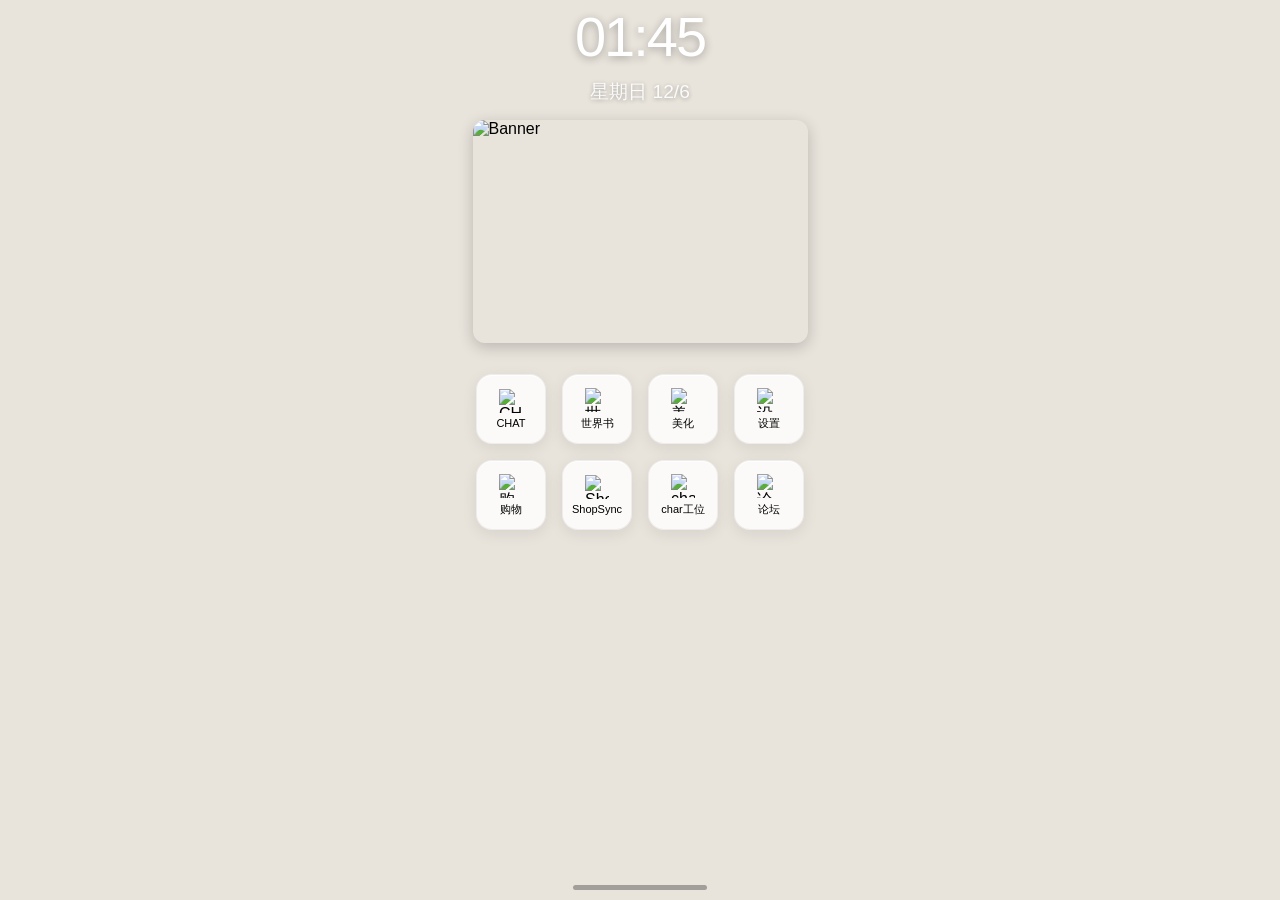
==== index.html @ 240b468e "Add files via upload" ====
<!DOCTYPE html>
<html lang="zh-CN">
<head>
    <meta charset="UTF-8">
    <script>window.__APP_VERSION__ = 'v0.1.18';</script>
    <meta name="viewport" content="width=device-width, initial-scale=1.0, maximum-scale=1.0, user-scalable=no, viewport-fit=cover, interactive-widget=resizes-content">
    <meta name="apple-mobile-web-app-capable" content="yes">
    <meta name="apple-mobile-web-app-status-bar-style" content="black-translucent">
    <meta name="apple-mobile-web-app-title" content="小手机聊天">
    <meta name="mobile-web-app-capable" content="yes">
    <meta name="format-detection" content="telephone=no">
    <meta name="msapplication-tap-highlight" content="no">
    <link rel="manifest" href="./manifest.webmanifest">
    <meta name="theme-color" content="#FAF6EB">
    <link rel="stylesheet" href="./viewport.css?v=0.1.18">
    <script src="./device-runtime.js?v=0.1.18"></script>
    <link rel="stylesheet" href="./chat-base.css?v=0.1.18">
    <link rel="stylesheet" href="./chat-components.css?v=0.1.18">
    <link rel="stylesheet" href="./chat-search.css?v=0.1.18">
    <link rel="stylesheet" href="./chat-theme.css?v=0.1.18">
    <title>小手机聊天</title>
    <style>
        * {
            margin: 0;
            padding: 0;
            box-sizing: border-box;
            -webkit-tap-highlight-color: transparent;
            -webkit-touch-callout: none;
            -webkit-user-select: none;
            user-select: none;
        }

        html, body {
            touch-action: manipulation;
        }

        body {
            font-family: -apple-system, BlinkMacSystemFont, 'Segoe UI', Roboto, 'Helvetica Neue', Arial, sans-serif;
            -webkit-font-smoothing: antialiased;
            -moz-osx-font-smoothing: grayscale;
        }

        .iphone-container {
            background: url('https://img.heliar.top/file/1779038914728_IMG_20260518_012229_edit_3883979776694321.png') center/cover no-repeat;
        }

        .time-section {
            padding-top: var(--home-time-pad-top);
            display: flex;
            flex-direction: column;
            justify-content: flex-start;
            align-items: center;
        }

        .time {
            font-size: var(--home-time-size);
            font-weight: 200;
            color: white;
            letter-spacing: -2px;
            margin-bottom: 10px;
            text-shadow: 0 2px 8px rgba(0, 0, 0, 0.3);
        }

        .date {
            font-size: 1.2rem;
            color: rgba(255, 255, 255, 0.9);
            font-weight: 400;
            text-shadow: 0 1px 4px rgba(0, 0, 0, 0.3);
        }

        .banner-section {
            padding: 15px;
            display: flex;
            justify-content: center;
            align-items: center;
        }

        .banner-container {
            width: 100%;
            max-width: var(--home-banner-max-w);
            aspect-ratio: 3 / 2;
            border-radius: 12px;
            overflow: hidden;
            cursor: pointer;
            position: relative;
            box-shadow: 0 4px 15px rgba(0, 0, 0, 0.2);
            transition: transform 0.15s, box-shadow 0.15s;
        }

        .banner-container:active {
            transform: scale(0.97);
            box-shadow: 0 2px 8px rgba(0, 0, 0, 0.15);
        }

        .banner-container img {
            width: 100%;
            height: 100%;
            object-fit: cover;
        }

        .icons-section {
            padding: 20px 20px 24px;
            display: flex;
            flex-direction: column;
            justify-content: flex-start;
            align-items: center;
            gap: 1.5rem;
        }
        

        .icons-grid {
            display: grid;
            grid-template-columns: repeat(4, 1fr);
            gap: var(--home-grid-gap);
            justify-items: center;
        }

        .app-icon {
            width: var(--home-icon-size);
            height: var(--home-icon-size);
            background: rgba(255, 255, 255, 0.8);
            backdrop-filter: blur(10px);
            border-radius: 16px;
            display: flex;
            flex-direction: column;
            justify-content: center;
            align-items: center;
            cursor: pointer;
            transition: all 0.2s ease;
            box-shadow: 
                0 4px 15px rgba(0, 0, 0, 0.08),
                inset 0 1px 0 rgba(255, 255, 255, 0.8);
            border: 1px solid rgba(0, 0, 0, 0.05);
        }

        .app-icon:hover {
            transform: scale(1.05);
            box-shadow: 
                0 8px 25px rgba(0, 0, 0, 0.12),
                inset 0 1px 0 rgba(255, 255, 255, 0.9);
        }

        .app-icon:active {
            transform: scale(0.95);
        }

        .app-icon img {
            width: 24px;
            height: 24px;
            margin-bottom: 4px;
            object-fit: contain;
        }

        .app-name {
            font-size: 11px;
            color: black;
            text-align: center;
            max-width: 60px;
            overflow: hidden;
            text-overflow: ellipsis;
            white-space: nowrap;
        }

        .home-indicator {
            position: absolute;
            bottom: calc(10px + var(--safe-bottom, 0px));
            left: 50%;
            transform: translateX(-50%);
            width: 134px;
            height: 5px;
            background: rgba(0, 0, 0, 0.3);
            border-radius: 2.5px;
            pointer-events: none;
        }

        .modal {
            display: none;
            position: fixed;
            top: 0;
            left: 0;
            width: 100%;
            height: 100%;
            background: rgba(0, 0, 0, 0.5);
            justify-content: center;
            align-items: center;
            z-index: 1000;
        }

        .modal.active {
            display: flex;
        }

        .modal-content {
            background: white;
            padding: 30px;
            border-radius: 16px;
            width: 90%;
            max-width: 320px;
            text-align: center;
        }

        .modal-title {
            font-size: 18px;
            font-weight: 600;
            margin-bottom: 20px;
            color: #1d1d1f;
        }

        .modal-btn {
            display: block;
            width: 100%;
            padding: 14px;
            margin: 10px 0;
            border: none;
            border-radius: 10px;
            font-size: 16px;
            cursor: pointer;
            transition: all 0.2s;
        }

        .modal-btn-primary {
            background: #007aff;
            color: white;
        }

        .modal-btn-secondary {
            background: #f2f2f7;
            color: #007aff;
        }

        .modal-btn:hover {
            opacity: 0.9;
            transform: scale(1.02);
        }

        .modal-btn:active {
            transform: scale(0.98);
        }

        .modal-close {
            margin-top: 15px;
            color: #8e8e93;
            font-size: 14px;
        }

        .url-input-container {
            display: none;
            margin-top: 15px;
        }

        .url-input-container.active {
            display: block;
        }

        .url-input {
            width: 100%;
            padding: 12px;
            border: 1px solid #d1d1d6;
            border-radius: 8px;
            font-size: 14px;
            margin-bottom: 10px;
        }

        .url-submit {
            background: #007aff;
            color: white;
            border: none;
            padding: 10px 20px;
            border-radius: 8px;
            cursor: pointer;
        }

        #fileInput {
            display: none;
        }
    </style>
</head>
<body class="mode-home">
    <div class="iphone-container">

        <div class="time-section">
            <div class="time" id="mainTime">--:--</div>
            <div class="date" id="date">----</div>
        </div>

        <div class="banner-section">
            <div class="banner-container" onclick="openUploadModal()">
                <img id="bannerImage" src="https://img.heliar.top/file/1779037227279_IMG_20260227_000534.jpg" alt="Banner">
            </div>
        </div>

        <div class="icons-section">
            <div class="icons-grid">
                <div class="app-icon" onclick="handleClick('CHAT')">
                    <img src="https://cdn.jsdelivr.net/npm/remixicon@4.9.1/icons/Communication/chat-3-line.svg" alt="CHAT">
                    <span class="app-name">CHAT</span>
                </div>
                <div class="app-icon" onclick="handleClick('世界书')">
                    <img src="https://cdn.jsdelivr.net/npm/remixicon@4.9.1/icons/Document/book-2-line.svg" alt="世界书">
                    <span class="app-name">世界书</span>
                </div>
                <div class="app-icon" onclick="handleClick('美化')">
                    <img src="https://cdn.jsdelivr.net/npm/remixicon@4.9.1/icons/Design/brush-ai-line.svg" alt="美化">
                    <span class="app-name">美化</span>
                </div>
                <div class="app-icon" onclick="handleClick('设置')">
                    <img src="https://cdn.jsdelivr.net/npm/remixicon@4.9.1/icons/System/settings-3-line.svg" alt="设置">
                    <span class="app-name">设置</span>
                </div>
                <div class="app-icon" onclick="handleClick('购物')">
                    <img src="https://cdn.jsdelivr.net/npm/remixicon@4.9.1/icons/Finance/shopping-bag-line.svg" alt="购物">
                    <span class="app-name">购物</span>
                </div>
                <div class="app-icon" onclick="handleClick('ShopSync')">
                    <img src="https://img.heliar.top/file/1779463667841_store-2-line.svg" alt="ShopSync">
                    <span class="app-name">ShopSync</span>
                </div>
                <div class="app-icon" onclick="handleClick('char工位')">
                    <img src="https://img.heliar.top/file/1779462570572_briefcase-5-line.svg" alt="char工位">
                    <span class="app-name">char工位</span>
                </div>
                <div class="app-icon" onclick="handleClick('论坛')">
                    <img src="https://cdn.jsdelivr.net/npm/remixicon@4.9.1/icons/Communication/discuss-line.svg" alt="论坛">
                    <span class="app-name">论坛</span>
                </div>
            </div>
        </div>

        <div class="home-indicator"></div>
    </div>

    <div class="modal" id="uploadModal">
        <div class="modal-content">
            <div class="modal-title">更换图片</div>
            <button class="modal-btn modal-btn-primary" onclick="uploadFromFile()">📁 选择本地图片</button>
            <button class="modal-btn modal-btn-secondary" onclick="toggleUrlInput()">🔗 输入图片链接</button>
            <div class="url-input-container" id="urlInputContainer">
                <input type="text" class="url-input" id="urlInput" placeholder="请输入图片URL">
                <button class="url-submit" onclick="uploadFromUrl()">确认</button>
            </div>
            <button class="modal-btn modal-btn-secondary" onclick="restoreDefaultImage()">🔄 恢复默认图片</button>
            <div class="modal-close" onclick="closeModal()">取消</div>
        </div>
    </div>

    <input type="file" id="fileInput" accept="image/*">
    <script src="storage.js?v=0.1.18"></script>
    <script src="api.js?v=0.1.18"></script>
    <script src="chat-ai.js?v=0.1.18"></script>
    <script src="chat-state.js?v=0.1.18"></script>
    <script src="chat-wallet-pay.js?v=0.1.18"></script>
    <script src="chat-utils.js?v=0.1.18"></script>
    <script src="chat-stickers.js?v=0.1.18"></script>
    <script src="chat-messages.js?v=0.1.18"></script>
    <script src="chat-ai-send.js?v=0.1.18"></script>
    <script src="chat-contacts.js?v=0.1.18"></script>
    <script src="chat-friends.js?v=0.1.18"></script>
    <script src="chat-profile.js?v=0.1.18"></script>
    <script src="chat-chat-list.js?v=0.1.18"></script>
    <script src="chat-plus.js?v=0.1.18"></script>
    <script src="chat-sidebar.js?v=0.1.18"></script>
    <script src="chat-settings.js?v=0.1.18"></script>
    <script src="chat-core.js?v=0.1.18"></script>
    <script src="chat-render-sidebar.js?v=0.1.18"></script>
    <script src="chat-render-contacts.js?v=0.1.18"></script>
    <script src="chat-render-pay.js?v=0.1.18"></script>
    <script src="chat-render-chat.js?v=0.1.18"></script>
    <script src="chat-render-profile.js?v=0.1.18"></script>
    <script src="chat-render-modals.js?v=0.1.18"></script>
    <script src="chat-render-search.js?v=0.1.18"></script>
    <script src="chat-render-core.js?v=0.1.18"></script>
    <script src="chat-search.js?v=0.1.18"></script>
    <script src="chat-forward.js?v=0.1.18"></script>
    <script src="chat-selection.js?v=0.1.18"></script>
    <script src="chat-wallet.js?v=0.1.18"></script>
    <script src="chat-render-wallet.js?v=0.1.18"></script>
    <script src="chat.js?v=0.1.18"></script>
    <script src="setting.js?v=0.1.18"></script>

    <script>
        const DEFAULT_BANNER_URL = 'https://img.heliar.top/file/1779037227279_IMG_20260227_000534.jpg';
        
        function updateTime() {
            const now = new Date();
            const hours = now.getHours().toString().padStart(2, '0');
            const minutes = now.getMinutes().toString().padStart(2, '0');
            const weekDays = ['星期日', '星期一', '星期二', '星期三', '星期四', '星期五', '星期六'];
            const month = now.getMonth() + 1;
            const day = now.getDate();

            const mainTimeEl = document.getElementById('mainTime');
            const dateEl = document.getElementById('date');
            if (mainTimeEl) {
                mainTimeEl.textContent = `${hours}:${minutes}`;
            }
            if (dateEl) {
                dateEl.textContent = `${weekDays[now.getDay()]} ${month}/${day}`;
            }
        }
        
        function restoreDefaultImage() {
            document.getElementById('bannerImage').src = DEFAULT_BANNER_URL;
            closeModal();
        }

        function handleClick(name) {
            if (name === 'CHAT') {
                initChatApp();
            } else if (name === '设置') {
                initSettingsApp();
            } else {
                alert(`${name}功能正在开发中`);
            }
        }

        function openUploadModal() {
            document.getElementById('uploadModal').classList.add('active');
        }

        function closeModal() {
            document.getElementById('uploadModal').classList.remove('active');
            document.getElementById('urlInputContainer').classList.remove('active');
            document.getElementById('urlInput').value = '';
        }

        function toggleUrlInput() {
            const container = document.getElementById('urlInputContainer');
            container.classList.toggle('active');
        }

        function uploadFromFile() {
            document.getElementById('fileInput').click();
        }

        document.getElementById('fileInput').addEventListener('change', function(e) {
            const file = e.target.files[0];
            if (file) {
                const reader = new FileReader();
                reader.onload = function(event) {
                    document.getElementById('bannerImage').src = event.target.result;
                    closeModal();
                };
                reader.readAsDataURL(file);
            }
        });

        function uploadFromUrl() {
            const url = document.getElementById('urlInput').value.trim();
            if (url) {
                document.getElementById('bannerImage').src = url;
                closeModal();
            } else {
                alert('请输入有效的图片URL');
            }
        }

        document.getElementById('uploadModal').addEventListener('click', function(e) {
            if (e.target === this) {
                closeModal();
            }
        });

        if ('serviceWorker' in navigator) {
            const SW_URL = './service-worker.js?v=' + encodeURIComponent(window.__APP_VERSION__ || 'dev');
            let swRegistered = false;

            function registerServiceWorker() {
                if (swRegistered) return;
                swRegistered = true;
                navigator.serviceWorker.register(SW_URL).catch(function (error) {
                    console.warn('Service Worker 注册失败:', error);
                    swRegistered = false;
                });
            }

            if ('requestIdleCallback' in window) {
                requestIdleCallback(registerServiceWorker, { timeout: 4000 });
            } else {
                window.addEventListener('load', function () {
                    setTimeout(registerServiceWorker, 1500);
                }, { once: true });
            }
        }

        updateTime();
        setInterval(updateTime, 1000);
    </script>
</body>
</html>
---- viewport.css ----
/*
 * 统一壳层布局（全屏）
 * body.mode-home | mode-chat | mode-settings 由 JS 切换
 */
:root {
    --app-bg: #FAF6EB;
    --tab-bar-bg: #F0E8D4;
    --safe-top: env(safe-area-inset-top, 0px);
    --safe-bottom: env(safe-area-inset-bottom, 0px);
    --safe-left: env(safe-area-inset-left, 0px);
    --safe-right: env(safe-area-inset-right, 0px);
    --safe-top-effective: max(var(--safe-top, 0px), env(safe-area-inset-top, 0px));
    --safe-bottom-effective: max(var(--safe-bottom, 0px), env(safe-area-inset-bottom, 0px));
    --keyboard-offset: 0px;
    --input-accessory-inset: 0px;
    --header-pad-y: 10px;
    --tab-bar-inner: 48px;
    --tab-bar-total: calc(var(--tab-bar-inner) + var(--safe-bottom-effective));
    --home-wallpaper: url('https://img.heliar.top/file/1779038914728_IMG_20260518_012229_edit_3883979776694321.png');
    --home-time-size: clamp(3.5rem, 12vw, 6rem);
    --home-time-pad-top: 12px;
    --home-banner-max-w: min(335px, 92vw);
    --home-icon-size: 70px;
    --home-grid-gap: 1rem;
    --msg-font-size: 15px;
    --msg-sticker-size: 92px;
    --msg-photo-w: 220px;
    --msg-mock-w: 190px;
    --wallet-balance-size: 36px;
}

html {
    width: 100%;
    height: 100%;
    margin: 0;
    background-color: #e8e4dc;
}

html:has(body.mode-home) {
    background: var(--home-wallpaper) center/cover no-repeat fixed;
    background-color: #e8e4dc;
}

html:has(body.mode-chat),
html:has(body.mode-settings) {
    background-color: var(--app-bg);
}

html,
body {
    width: 100%;
    height: 100%;
    min-height: 100vh;
    min-height: 100dvh;
    min-height: -webkit-fill-available;
    margin: 0;
    overflow: hidden;
}

body {
    background-color: var(--app-bg);
}

body.mode-settings {
    background-color: #f5f5f7;
}

body.mode-home,
body.mode-chat,
body.mode-settings {
    min-height: 100dvh;
    min-height: -webkit-fill-available;
    height: 100dvh;
}

/* ========== 主界面 ========== */
body.mode-home {
    display: flex;
    flex-direction: column;
    background: var(--home-wallpaper) center/cover no-repeat fixed;
    background-color: #e8e4dc;
}

body.mode-home .iphone-container {
    flex: 1;
    width: 100%;
    min-height: 0;
    height: 100%;
    min-height: 100dvh;
    min-height: -webkit-fill-available;
    display: flex;
    flex-direction: column;
    overflow: hidden;
    background: transparent;
    box-sizing: border-box;
    padding: var(--safe-top-effective) var(--safe-right) 0 var(--safe-left);
    position: relative;
}

/* 主屏：壁纸延伸进 Home Indicator / 手势条区域，不留壳层色条 */
html[data-os="ios"][data-standalone="true"] body.mode-home .iphone-container,
html[data-os="android"] body.mode-home .iphone-container {
    padding-bottom: 0;
}

html[data-os="ios"] body.mode-chat .iphone-container,
html[data-os="ios"] body.mode-settings .iphone-container {
    min-height: 100dvh;
    min-height: -webkit-fill-available;
}

body.mode-home .time-section {
    flex-shrink: 0;
    padding-top: var(--home-time-pad-top);
}

body.mode-home .banner-section {
    flex-shrink: 0;
}

body.mode-home .icons-section {
    flex: 1;
    min-height: 0;
    overflow-y: auto;
    -webkit-overflow-scrolling: touch;
    padding: 16px 20px 8px;
    justify-content: flex-start;
}

/* PWA 有系统横条；浏览器内显示自绘指示条 */
html[data-standalone="true"] body.mode-home .home-indicator {
    display: none;
}

html[data-standalone="false"] body.mode-home .home-indicator {
    display: block;
}

/* ========== 聊天 / 设置 ========== */
body.mode-chat,
body.mode-settings {
    display: flex;
    flex-direction: column;
    background-color: var(--app-bg);
}

body.mode-chat .iphone-container,
body.mode-settings .iphone-container {
    flex: 1;
    width: 100%;
    min-height: 0;
    height: 100%;
    display: flex;
    flex-direction: column;
    overflow: hidden;
    background-color: var(--app-bg);
    padding: 0;
    box-sizing: border-box;
    border-radius: 0;
    box-shadow: none;
    max-height: none;
}

.chat-app,
.settings-app {
    position: relative;
    width: 100%;
    height: 100%;
    flex: 1;
    min-height: 0;
    display: flex;
    flex-direction: column;
    overflow: hidden;
    box-sizing: border-box;
    background: var(--app-bg);
}

body.mode-settings .settings-app {
    background: #f5f5f7;
}

.main-content {
    position: relative;
    flex: 1;
    min-height: 0;
    display: flex;
    flex-direction: column;
    overflow: hidden;
}

.main-content.with-tab-bar,
.main-content:has(.bottom-nav) {
    padding-bottom: var(--tab-bar-total);
}

.bottom-nav {
    position: absolute;
    left: 0;
    right: 0;
    bottom: 0;
    z-index: 90;
    height: auto;
    min-height: var(--tab-bar-total);
    margin-top: 0;
    display: flex;
    align-items: center;
    padding: 6px 8px var(--safe-bottom-effective);
    box-sizing: border-box;
    background: var(--tab-bar-bg);
    border-top: 1px solid #e5e5e5;
}

.nav-item {
    flex: 1;
    display: flex;
    flex-direction: column;
    align-items: center;
    justify-content: center;
    gap: 2px;
    min-height: 0;
    padding: 0;
    font-size: 10px;
    line-height: 1.1;
}

.chat-header {
    position: relative;
    z-index: 100;
    flex-shrink: 0;
    padding: calc(var(--header-pad-y) + var(--safe-top-effective)) 16px var(--header-pad-y) !important;
    box-sizing: border-box;
}

.chat-fullscreen .chat-header {
    position: sticky;
    top: 0;
    z-index: 100;
    padding: calc(var(--header-pad-y) + var(--safe-top-effective)) 12px var(--header-pad-y) !important;
    box-sizing: border-box;
}

.chat-composer {
    flex-shrink: 0;
    z-index: 30;
    background: transparent;
    box-sizing: border-box;
    padding-bottom: 0;
}

/* 安全区由最底部一块面板自身背景延伸，避免 #F0E8D4 条与 #fff9ef 加号面板错位 */
.chat-composer > :last-child {
    padding-bottom: calc(8px + var(--safe-bottom-effective));
}

.chat-composer > .plus-sheet:last-child,
.chat-composer > .sticker-sheet:last-child {
    padding-bottom: var(--safe-bottom-effective);
}

/* Android 浏览器：布局视口收缩后，再避开密码/自动填充条 */
html[data-keyboard-strategy="layout-resize"][data-input="keyboard-open"] .chat-composer {
    transform: translateY(calc(-1 * var(--input-accessory-inset, 0px)));
}

/* 桌面等兜底：稳定测量后再整体上移 */
html[data-keyboard-strategy="visual-offset"][data-input="keyboard-open"] .chat-composer {
    transform: translateY(calc(-1 * var(--keyboard-offset, 0px)));
}

html.keyboard-offset-ready[data-keyboard-strategy="visual-offset"][data-input="keyboard-open"] .chat-composer {
    transition: transform 0.18s ease-out;
}

.chat-fullscreen .chat-input-stack {
    padding-bottom: 0;
}

.chat-fullscreen .chat-messages {
    scroll-padding-bottom: calc(var(--chat-composer-height, 132px) + var(--safe-bottom-effective) + 16px);
}

html[data-keyboard-strategy="visual-offset"][data-input="keyboard-open"] .chat-fullscreen .chat-messages {
    padding-bottom: calc(var(--chat-composer-height, 132px) + var(--keyboard-offset, 0px) + 8px);
}

html[data-keyboard-strategy="layout-resize"][data-input="keyboard-open"] .chat-fullscreen .chat-messages {
    padding-bottom: calc(var(--chat-composer-height, 132px) + var(--input-accessory-inset, 0px) + 8px);
}

/* 安全区由 .chat-composer 统一延伸背景，内部栏不再重复加底 */
.chat-fullscreen .chat-tools-bar,
.chat-fullscreen .sticker-sheet-tabs {
    padding-bottom: 8px;
}

.chat-fullscreen .message-select-bar {
    padding-bottom: max(8px, var(--safe-bottom-effective));
    background: #F0E8D4;
}

html[data-input="keyboard-open"] .chat-composer .chat-tools-bar,
html[data-input="keyboard-open"] .chat-composer .sticker-sheet-tabs {
    padding-bottom: 8px;
}

@media (max-height: 500px) and (orientation: landscape) {
    :root {
        --header-pad-y: 8px;
        --tab-bar-inner: 42px;
    }

    body.mode-home .icons-section {
        overflow-y: auto;
    }
}
---- chat-base.css ----
/* 安全区变量与 viewport.css 保持一致 */
:root {
    --safe-area-top: var(--safe-top, env(safe-area-inset-top, 0px));
    --safe-area-bottom: var(--safe-bottom, env(safe-area-inset-bottom, 0px));
    --safe-area-left: var(--safe-left, env(safe-area-inset-left, 0px));
    --safe-area-right: var(--safe-right, env(safe-area-inset-right, 0px));
}
.sidebar { position:fixed; left:-280px; top:0; width:280px; height:100%; background:linear-gradient(to bottom, #ffffff 0%, #ffffff 52%, #FAF6EB 100%); z-index:1001; transition:left 0.3s; }
.sidebar.open { left:0; }
.sidebar-bg { height:180px; background-position:center; background-size:cover; background-repeat:no-repeat; position:relative; }
.sidebar-bg::after { content:''; position:absolute; left:0; right:0; bottom:0; height:72%; background:linear-gradient(to bottom, rgba(255,255,255,0) 0%, rgba(255,255,255,0.2) 56%, rgba(255,255,255,0.62) 82%, rgba(255,255,255,0.96) 100%); pointer-events:none; }
.sidebar-bg-overlay { position:absolute; top:0; left:0; right:0; bottom:0; background:transparent; }
.sidebar-user { padding:20px; margin-top:-60px; background:transparent; border-radius:20px 20px 0 0; position:relative; z-index:1; }
.user-info { display:flex; gap:15px; }
.user-avatar { width:60px; height:60px; border-radius:50%; border:3px solid white; }
.user-details { display:flex; flex-direction:column; gap:4px; }
.user-nick-row { display:flex; align-items:center; gap:8px; }
.user-nickname { font-size:18px; font-weight:600; }
.switch-account { font-size:10px; color:#E48C64; cursor:pointer; }
.user-signature { font-size:14px; color:#8e8e93; }
.sidebar-menu { padding:10px 0; background:transparent; }
.menu-item { padding:15px 20px; cursor:pointer; display:flex; align-items:center; gap:8px; }
.menu-item:hover { background:rgba(243,229,192,0.35); }
.menu-icon-svg { width:18px; height:18px; display:inline-block; background-color:currentColor; -webkit-mask-image:var(--icon-url); -webkit-mask-repeat:no-repeat; -webkit-mask-position:center; -webkit-mask-size:contain; mask-image:var(--icon-url); mask-repeat:no-repeat; mask-position:center; mask-size:contain; flex:0 0 18px; }
.sidebar-overlay { position:fixed; top:0; left:0; right:0; bottom:0; background:rgba(0,0,0,0.5); z-index:1000; display:none; }
.sidebar-overlay.show { display:block; }

.chat-header { position:relative; flex-shrink:0; display:flex; align-items:center; justify-content:space-between; padding:10px 16px; background:#F0E8D4; border-bottom:1px solid #e5e5e5; }
.back-btn {
    width:30px;
    height:30px;
    min-width:44px;
    min-height:44px;
    display:flex;
    align-items:center;
    justify-content:center;
    cursor:pointer;
    flex-shrink:0;
    position:relative;
    z-index:2;
    border:none;
    background:transparent;
    padding:0;
    margin:0;
    -webkit-tap-highlight-color:rgba(0,0,0,0.08);
    touch-action:manipulation;
}
.header-title {
    position:absolute;
    left:50%;
    transform:translateX(-50%);
    font-size:18px;
    font-weight:600;
    pointer-events:none;
}
.chat-content { flex:1; min-height:0; overflow:auto; }
.chat-scroll-host { overflow:hidden; display:flex; flex-direction:column; }
.chat-scroll-body { flex:1; min-height:0; overflow-y:auto; -webkit-overflow-scrolling:touch; overscroll-behavior:contain; scrollbar-width:none; -ms-overflow-style:none; }
.chat-scroll-body::-webkit-scrollbar { display:none; width:0; height:0; }
.empty-state { height:100%; display:flex; align-items:center; justify-content:center; }

.chat-list { padding:0; position:relative; }
.chat-item { display:flex; align-items:center; gap:12px; padding:12px 15px; background:#FAF6EB; border-radius:0; border-bottom:1px solid #f2f2f7; position:relative; }
.chat-item-main { flex:1; min-width:0; }
.chat-item-preview { font-size:12px; color:#8e8e93; white-space:nowrap; overflow:hidden; text-overflow:ellipsis; }
.chat-item:active { background:#F8F1DF; }
.chat-item.pinned { background:rgba(243,229,192,0.35); }
.pinned-badge { position:absolute; left:0; top:0; width:3px; height:100%; background:rgba(243,229,192,0.35); }
.context-menu { position:fixed; background:white; border-radius:12px; box-shadow:0 4px 12px rgba(0,0,0,0.15); z-index:2000; min-width:140px; overflow:hidden; }
.context-menu-item { padding:14px 16px; cursor:pointer; font-size:15px; display:flex; align-items:center; gap:10px; }
.context-menu-item:hover { background:#f2f2f7; }
.context-menu-item.danger { color:#ff3b30; }
.context-menu-item.disabled { color:#b0b0b5; pointer-events:none; }

.message-context-menu { min-width: auto; padding: 10px; border-radius: 14px; overflow: visible; transform: translateY(calc(-100% - 10px)); box-shadow: 0 4px 16px rgba(0, 0, 0, 0.12); }
.message-context-menu-grid { display: grid; grid-template-columns: repeat(5, 1fr); gap: 8px; width: 300px; background: #fff; border-radius: 12px; }
.message-context-menu-arrow { position: absolute; left: var(--arrow-x, 50%); bottom: -9px; transform: translateX(-50%); width: 0; height: 0; border-left: 9px solid transparent; border-right: 9px solid transparent; border-top: 9px solid #fff; filter: drop-shadow(0 2px 2px rgba(0, 0, 0, 0.08)); pointer-events: none; }
.message-context-menu-item { border: none; background: transparent; padding: 12px 6px; font-size: 14px; line-height: 1.25; color: #333; cursor: pointer; display: flex; align-items: center; justify-content: center; text-align: center; border-radius: 10px; min-width: 0; min-height: 44px; }
.message-context-menu-item:hover { background: #f2f2f7; }
.message-context-menu-item.danger { color: #ff3b30; }
.message-context-menu-item.disabled { color: #b0b0b5; pointer-events: none; }

.profile-page { position:absolute; top:0; left:0; right:0; bottom:0; background:#FAF6EB; z-index:100; display:flex; flex-direction:column; overflow:hidden; }
.profile-back-btn { position:absolute; top:50px; left:15px; width:36px; height:36px; display:flex; align-items:center; justify-content:center; color:#1d1d1f; font-size:24px; cursor:pointer; z-index:10; }
.profile-bg { height:25%; background:linear-gradient(135deg, #667eea 0%, #764ba2 100%); position:relative; background-size:cover; background-position:center; cursor:pointer; }
.profile-bg::after { content:''; position:absolute; left:0; right:0; bottom:0; height:72%; background:linear-gradient(to bottom, rgba(255,255,255,0) 0%, rgba(255,255,255,0.2) 56%, rgba(255,255,255,0.62) 82%, rgba(255,255,255,0.96) 100%); pointer-events:none; }
.profile-card { margin:-30px 0 0; background:linear-gradient(to bottom, #ffffff 0%, #ffffff 30%, #FAF6EB 100%); border-radius:16px 16px 0 0; padding:20px 20px 0 20px; position:relative; z-index:5; box-shadow:0 2px 10px rgba(0,0,0,0.05); flex:1; overflow-y:auto; }
.profile-avatar-section { display:flex; align-items:center; gap:15px; margin-bottom:15px; }
.profile-like-section { display:flex; flex-direction:column; align-items:center; gap:4px; cursor:pointer; padding:8px; border-radius:8px; transition:background 0.2s; position:relative; }
.profile-like-section:hover { background:rgba(0,0,0,0.05); }
.like-icon-svg { width:24px; height:24px; display:inline-block; background-color:currentColor; -webkit-mask-image:var(--icon-url); -webkit-mask-repeat:no-repeat; -webkit-mask-position:center; -webkit-mask-size:contain; mask-image:var(--icon-url); mask-repeat:no-repeat; mask-position:center; mask-size:contain; transition:transform 0.1s; }
.like-icon-svg.liking { animation:likeScale 0.2s ease-out; }
.like-count { font-size:12px; color:#8e8e93; font-weight:500; }
@keyframes likeScale { 0% { transform:scale(1); } 50% { transform:scale(1.3); } 100% { transform:scale(1); } }
.like-float { position:fixed; font-size:24px; font-weight:900; color:#ff3b30; pointer-events:none; z-index:9999; animation:floatUp 1.65s linear forwards; text-shadow:0 2px 6px rgba(255,59,48,0.35); }
@keyframes floatUp { 0% { opacity:1; transform:translate(-50%, 0) scale(1); } 35% { opacity:0.72; transform:translate(calc(-50% + calc(var(--drift-x, 0px) * 0.35)), calc(var(--rise-y, -80px) * 0.35)) scale(1.08); } 70% { opacity:0.36; transform:translate(calc(-50% + calc(var(--drift-x, 0px) * 0.7)), calc(var(--rise-y, -80px) * 0.7)) scale(1.16); } 100% { opacity:0; transform:translate(calc(-50% + var(--drift-x, 0px)), var(--rise-y, -80px)) scale(1.24); } }
.profile-avatar { width:80px; height:80px; border-radius:50%; border:3px solid white; margin-top:-10px; }
.profile-name-section { flex:1; margin-top:-10px; }
.profile-remark { font-size:20px; font-weight:700; color:#1d1d1f; margin-bottom:4px; }
.profile-nick-qq { font-size:14px; color:#8e8e93; }
.profile-info-grid { display:flex; flex-wrap:wrap; gap:8px; padding:10px 0; border-top:1px solid #f2f2f7; border-bottom:1px solid #f2f2f7; }
.profile-info-item { text-align:left; }
.profile-info-value { font-size:14px; color:#8e8e93; font-weight:400; }
.profile-level { text-align:left; padding:10px 0; border-bottom:1px solid #f2f2f7; }
.profile-signature { margin:15px 0; padding:12px 0; display:flex; align-items:center; justify-content:space-between; }
.profile-signature-text { font-size:14px; color:#1d1d1f; line-height:1.5; flex:1; outline:none; }
.profile-signature-text:empty:before { content:'编辑个性签名'; color:#8e8e93; }
.profile-signature-arrow { font-size:20px; color:#c7c7cc; cursor:pointer; padding-left:10px; }
.profile-zone-divider { height:1px; background:#e5e5e5; margin:0 -20px; }
.profile-zone { padding:15px 0; flex:1; overflow-y:auto; }
.profile-zone-title { font-size:16px; font-weight:600; color:#1d1d1f; margin-bottom:10px; }
.profile-zone-empty { text-align:center; padding:30px 0; color:#8e8e93; font-size:14px; }
.profile-bottom-actions { display:flex; gap:10px; padding:10px 15px 25px; background:white; border-top:1px solid #e5e5e5; }
.profile-action-btn { flex:1; padding:12px; border-radius:10px; border:none; font-size:15px; font-weight:500; line-height:1; cursor:pointer; display:flex; align-items:center; justify-content:center; }
.profile-action-btn.primary { background:#E48C64; color:white; }
.profile-action-btn.secondary { background:rgba(243,229,192,0.35); color:#987754; }
.profile-action-label { display:inline-flex; align-items:center; justify-content:center; gap:1px; line-height:1; transform:translateX(-2px) translateY(1px); }
.profile-action-label-text { line-height:1; }
.profile-action-caption { display:inline-block; line-height:1; transform:translateY(1px); }
.profile-action-icon { width:20px; height:20px; flex:0 0 20px; display:block; align-self:center; transform:translateY(-1px); background-color:currentColor; -webkit-mask-image:var(--icon-url); -webkit-mask-repeat:no-repeat; -webkit-mask-position:center; -webkit-mask-size:contain; mask-image:var(--icon-url); mask-repeat:no-repeat; mask-position:center; mask-size:contain; }

.signature-history-page { position:absolute; top:0; left:0; right:0; bottom:0; background:#fff9e6; z-index:200; display:flex; flex-direction:column; overflow:hidden; }
.signature-history-header { padding:60px 20px 15px; border-bottom:1px solid #e5e5e5; display:flex; justify-content:space-between; align-items:center; }
.signature-history-title { font-size:17px; font-weight:600; }
.signature-history-close { font-size:28px; color:#8e8e93; cursor:pointer; }
.signature-history-list { flex:1; overflow-y:auto; padding:10px 0; }
.signature-history-item { padding:12px 20px; border-bottom:1px solid rgba(0,0,0,0.05); }
.signature-history-text { font-size:14px; color:#1d1d1f; margin-bottom:6px; }
.signature-history-time { font-size:12px; color:#8e8e93; }
.signature-history-empty { text-align:center; padding:40px; color:#8e8e93; }
.avatar-unread-badge { position:absolute; top:-2px; right:-2px; width:16px; height:16px; background:#ff3b30; color:white; border-radius:50%; font-size:11px; display:flex; align-items:center; justify-content:center; padding:0; border:none; }
.nav-unread-badge { position:absolute; top:-4px; right:-8px; min-width:16px; height:16px; background:#ff3b30; color:white; border-radius:8px; font-size:11px; display:flex; align-items:center; justify-content:center; padding:0 4px; }

.chat-fullscreen { position:absolute; top:0; left:0; right:0; bottom:0; display:flex; flex-direction:column; background:#FAF6EB; z-index:100; padding-bottom:0; }
.chat-fullscreen .chat-header {
    display:flex;
    align-items:center;
    gap:12px;
    padding: calc(var(--header-pad-y, 10px) + var(--safe-top-effective, var(--safe-top, 0px))) 12px var(--header-pad-y, 10px);
    background:#F0E8D4;
    border-bottom:1px solid #e5e5e5;
    position:sticky;
    top:0;
    z-index:100;
    flex-shrink:0;
    box-sizing:border-box;
}
.chat-fullscreen .back-btn {
    width:44px;
    height:44px;
    min-width:44px;
    min-height:44px;
    margin:-4px 0 -4px -8px;
    display:flex;
    align-items:center;
    justify-content:center;
    font-size:28px;
    line-height:1;
    color:#333;
    cursor:pointer;
    border:none;
    background:transparent;
    flex-shrink:0;
    position:relative;
    z-index:3;
    -webkit-tap-highlight-color:rgba(0,0,0,0.08);
    touch-action:manipulation;
}
.chat-fullscreen .chat-header-actions { display:flex; align-items:center; gap:8px; flex-shrink:0; position:relative; z-index:3; }
.chat-fullscreen .message-select-all-btn { border:none; background:transparent; padding:6px 8px; font-size:14px; color:#987754; cursor:pointer; white-space:nowrap; }
.chat-fullscreen .message-select-forward-btn { border:none; background:transparent; padding:6px 8px; cursor:pointer; display:flex; align-items:center; justify-content:center; color:#987754; }
.chat-fullscreen .message-select-forward-btn:disabled { opacity:0.4; cursor:not-allowed; }
.chat-fullscreen .message-select-forward-icon { width:22px; height:22px; display:block; background-color:currentColor; -webkit-mask-image:var(--icon-url); -webkit-mask-repeat:no-repeat; -webkit-mask-position:center; -webkit-mask-size:contain; mask-image:var(--icon-url); mask-repeat:no-repeat; mask-position:center; mask-size:contain; }
.chat-fullscreen .menu-btn {
    width:44px;
    height:44px;
    min-width:44px;
    min-height:44px;
    margin:-4px -8px -4px 0;
    display:flex;
    align-items:center;
    justify-content:center;
    font-size:24px;
    color:#333;
    cursor:pointer;
    border:none;
    background:transparent;
    flex-shrink:0;
    -webkit-tap-highlight-color:rgba(0,0,0,0.08);
    touch-action:manipulation;
}
.chat-fullscreen .chat-header .flex-1 { min-width:0; pointer-events:none; }
.chat-fullscreen .chat-header .flex-1 * { pointer-events:none; }
.chat-fullscreen .chat-messages { flex:1; min-height:0; padding:10px 10px 14px; display:flex; flex-direction:column; gap:12px; overflow-y:auto; -webkit-overflow-scrolling:touch; overscroll-behavior:contain; scrollbar-width:none; -ms-overflow-style:none; }
.chat-fullscreen .chat-messages::-webkit-scrollbar { display:none; width:0; height:0; }
.chat-fullscreen .message-item { display:flex; align-items:flex-start; gap:8px; max-width:100%; position:relative; touch-action:manipulation; -webkit-tap-highlight-color:transparent; }
.chat-fullscreen .message-item.mine { justify-content:flex-end; }
.chat-fullscreen .message-item:not(.mine) { justify-content:flex-start; }
.chat-fullscreen .message-item.no-avatar { gap:8px; }
.chat-fullscreen .message-avatar { width:28px; height:28px; border-radius:50%; object-fit:cover; flex-shrink:0; background:#fff; }
.chat-fullscreen .message-bubble { display:flex; flex-direction:column; max-width:80%; }
.chat-fullscreen .message-item.no-avatar .message-bubble { max-width:86%; }
.chat-fullscreen .message-item.mine .message-bubble { align-items:flex-end; }
.chat-fullscreen .message-item:not(.mine) .message-bubble { align-items:flex-start; }
.chat-fullscreen .message-content { padding:10px 14px; border-radius:18px; font-size:15px; line-height:1.4; max-width:100%; overflow-wrap:anywhere; word-break:break-word; cursor:pointer; touch-action:manipulation; min-height:44px; display:flex; flex-direction:column; align-items:flex-start; justify-content:center; gap:6px; text-align:left; }
.chat-fullscreen .message-content .quoted-message-block { align-self:stretch; width:100%; box-sizing:border-box; }
.chat-fullscreen .message-content .forward-from-tag { align-self:stretch; width:100%; }
.chat-fullscreen .message-item:not(.mine) .message-content { background:white; border-radius:0 18px 18px 18px; }
.chat-fullscreen .message-item.mine .message-content { background:#E48C64; color:white; border-radius:18px 0 18px 18px; }
.chat-fullscreen .message-item.mine .message-content, .chat-fullscreen .message-item.mine .message-content * { color:#ffffff; }
.chat-fullscreen .quoted-message-block { margin-bottom:8px; padding:8px 10px; border-radius:10px; background:rgba(0,0,0,0.12); min-width:0; max-width:100%; overflow:hidden; }
.chat-fullscreen .message-item:not(.mine) .quoted-message-block { background:rgba(154,139,122,0.18); }
.chat-fullscreen .quoted-message-author { font-size:12px; font-weight:600; opacity:0.9; margin-bottom:2px; overflow:hidden; text-overflow:ellipsis; white-space:nowrap; }
.chat-fullscreen .quoted-message-text { font-size:13px; line-height:1.4; opacity:0.95; overflow:hidden; text-overflow:ellipsis; white-space:nowrap; }
.chat-fullscreen .quoted-reply-text { white-space:pre-wrap; word-break:break-word; max-width:100%; text-align:left; }
.chat-fullscreen .message-bubble-sticker { max-width:none; }
.chat-fullscreen .message-content-sticker { padding:0; background:transparent !important; border-radius:0 !important; box-shadow:none; flex-direction:column; align-items:flex-start; justify-content:flex-start; gap:6px; min-height:0; text-align:left; }
.chat-fullscreen .message-item.mine .message-content-sticker, .chat-fullscreen .message-item:not(.mine) .message-content-sticker { background:transparent !important; border-radius:0 !important; }
.chat-fullscreen .message-content-sticker .quoted-message-block { margin-bottom:6px; }
.chat-fullscreen .message-sticker-img { width:96px; height:96px; object-fit:contain; border-radius:0; display:block; background:transparent; }
.chat-fullscreen .message-sticker-fallback { width:96px; min-height:96px; border-radius:8px; display:flex; align-items:center; justify-content:center; text-align:center; padding:10px; box-sizing:border-box; background:rgba(154,139,122,0.12); color:#6f5e4c; font-size:13px; line-height:1.35; word-break:break-word; }
.chat-fullscreen .message-item.mine .message-sticker-fallback { color:#6f5e4c; background:rgba(154,139,122,0.12); }
.chat-fullscreen .message-bubble-image { max-width:none; }
.chat-fullscreen .message-content-image { padding:0; background:transparent !important; border-radius:0 !important; }
.chat-fullscreen .message-content-photo { padding:0; background:transparent !important; border-radius:0 !important; }
.chat-fullscreen .message-photo-card { width:220px; max-width:62vw; border-radius:12px; overflow:hidden; background:rgba(255,255,255,0.45); border:1px solid rgba(255,255,255,0.65); backdrop-filter:blur(8px); -webkit-backdrop-filter:blur(8px); box-shadow:0 6px 18px rgba(0,0,0,0.08); }
.chat-fullscreen .message-photo-img { display:block; width:100%; height:auto; max-height:280px; object-fit:cover; background:#ddd; }
.chat-fullscreen .mock-image-note { width:190px; max-width:60vw; aspect-ratio:1 / 1; border-radius:10px; background:rgba(255,255,255,0.45); border:1px solid rgba(255,255,255,0.65); box-shadow:0 6px 18px rgba(0,0,0,0.08); backdrop-filter:blur(8px); -webkit-backdrop-filter:blur(8px); display:flex; align-items:center; justify-content:center; padding:14px; box-sizing:border-box; }
.chat-fullscreen .mock-image-note-text { text-align:center; font-size:14px; line-height:1.45; color:#4a4a4a; word-break:break-word; white-space:pre-wrap; }
.chat-fullscreen .message-content-voice { display:flex; flex-direction:row; align-items:center; gap:10px; white-space:nowrap; cursor:pointer; user-select:none; min-width:88px; }
.chat-fullscreen .voice-play-icon { font-size:13px; opacity:0.92; }
.chat-fullscreen .voice-duration { font-size:13px; font-weight:500; opacity:0.95; }
.chat-fullscreen .voice-wave {
  flex:1; display:flex; align-items:center; gap:2px;
  min-width:52px; max-width:108px; height:16px; opacity:0.55;
}
.chat-fullscreen .voice-wave-bar {
  flex:1 1 2px; width:2px; min-height:3px; border-radius:1px;
  background:currentColor; display:block;
}
.chat-fullscreen .voice-transcript { margin-top:6px; padding:8px 10px; border-radius:10px; min-width:120px; background:rgba(0,0,0,0.06); color:#555; font-size:13px; line-height:1.45; white-space:pre-wrap; word-break:break-word; }
.chat-fullscreen .message-item.mine .voice-transcript { background:rgba(243,229,192,0.35); color:#987754; }
.chat-fullscreen .typing-indicator { display:flex; gap:4px; padding:8px 12px; background:white; border-radius:0 18px 18px 18px; }
.chat-fullscreen .typing-dot { width:8px; height:8px; background:#c7c7cc; border-radius:50%; animation:typingBounce 1.4s infinite ease-in-out; }
.chat-fullscreen .typing-dot:nth-child(1) { animation-delay:0s; }
.chat-fullscreen .typing-dot:nth-child(2) { animation-delay:0.2s; }
.chat-fullscreen .typing-dot:nth-child(3) { animation-delay:0.4s; }
@keyframes typingBounce { 0%, 80%, 100% { transform:scale(0.6); opacity:0.5; } 40% { transform:scale(1); opacity:1; } }
.chat-fullscreen .message-time { font-size:12px; color:#8e8e93; }
.chat-fullscreen .message-time-inline { align-self:flex-end; margin-bottom:2px; white-space:nowrap; }
.chat-fullscreen .message-item:not(.mine) .message-avatar { order:1; }
.chat-fullscreen .message-item:not(.mine) .message-bubble { order:2; }
.chat-fullscreen .message-item:not(.mine) .message-time-inline { order:3; }
.chat-fullscreen .message-item.mine .message-time-inline { order:1; }
.chat-fullscreen .message-item.mine .message-bubble { order:2; }
.chat-fullscreen .message-item.mine .message-avatar { order:3; }
.chat-fullscreen .message-item.selected .message-content-sticker .message-sticker-img, .chat-fullscreen .message-item.selected .message-content-sticker .message-sticker-fallback { outline:2px solid #E48C64; outline-offset:2px; border-radius:8px; }
.chat-fullscreen .message-item.selected .message-content, .chat-fullscreen .message-item.selected .message-content-voice, .chat-fullscreen .message-item.selected .withdraw-notice { outline:2px solid #E48C64; outline-offset:1px; }
.chat-fullscreen .message-item.selected .pay-card-transfer,
.chat-fullscreen .message-item.selected .pay-card-qq-envelope { outline:2px solid #E48C64; outline-offset:2px; border-radius:10px; }
.chat-fullscreen .message-item-system { justify-content:center; width:100%; cursor:pointer; touch-action:manipulation; }
.chat-fullscreen .message-item-system .message-system-notice-wrap { width:100%; }
.chat-fullscreen .message-item-system.selected .message-system-notice { outline:2px solid #E48C64; outline-offset:2px; border-radius:10px; }
.chat-fullscreen .message-item-system .message-check { order:2; }
.chat-fullscreen .message-check { width:18px; height:18px; border-radius:50%; border:1px solid #d7c3a1; color:#ffffff; font-size:12px; display:flex; align-items:center; justify-content:center; align-self:center; background:transparent; }
.chat-fullscreen .message-check.checked { background:#E48C64; border-color:#E48C64; }
.chat-fullscreen .message-check { min-width:18px; min-height:18px; flex:0 0 18px; line-height:1; order:4; }
.chat-fullscreen .message-item.withdrawn-row { justify-content:center; }
.chat-fullscreen .message-item.withdrawn-row .message-bubble { align-items:center; max-width:100%; }
.chat-fullscreen .message-item.withdrawn-row .message-avatar, .chat-fullscreen .message-item.withdrawn-row .message-time-inline { display:none; }
.chat-fullscreen .withdraw-notice { display:flex; align-items:center; justify-content:center; gap:8px; background:rgba(243,229,192,0.35); color:#987754; border-radius:14px; padding:8px 12px; font-size:13px; text-align:center; }
.chat-fullscreen .withdraw-view-btn { border:none; background:#E48C64; color:white; border-radius:10px; padding:2px 8px; font-size:12px; cursor:pointer; }
.chat-fullscreen .chat-input-stack { flex-shrink:0; display:flex; flex-direction:column; background:#F0E8D4; border-top:1px solid #e5e5e5; }
.chat-fullscreen .chat-input-stack .replying-quote-bar { border-top:none; }
.chat-fullscreen .chat-sticker-suggest { flex-shrink:0; padding:8px 12px 0; background:#F0E8D4; }
.chat-fullscreen .chat-sticker-suggest-list { display:flex; gap:8px; overflow-x:auto; padding-bottom:8px; scrollbar-width:none; -ms-overflow-style:none; }
.chat-fullscreen .chat-sticker-suggest-list::-webkit-scrollbar { display:none; width:0; height:0; }
.chat-fullscreen .chat-sticker-suggest-item { flex:0 0 auto; width:68px; border:none; background:#FAF6EB; border-radius:10px; padding:6px; cursor:pointer; display:flex; flex-direction:column; align-items:center; gap:4px; }
.chat-fullscreen .chat-sticker-suggest-item:active { transform:scale(0.96); opacity:0.9; }
.chat-fullscreen .chat-sticker-suggest-img { width:52px; height:52px; object-fit:contain; display:block; background:transparent; }
.chat-fullscreen .chat-sticker-suggest-desc { width:100%; font-size:11px; color:#6f5e4c; text-align:center; white-space:nowrap; overflow:hidden; text-overflow:ellipsis; }
.chat-fullscreen .chat-input-bar { flex-shrink:0; display:flex; gap:10px; padding:12px 15px 10px; background:transparent; border-top:none; }
.chat-fullscreen .chat-input { flex:1; padding:12px 16px; background:#FAF6EB; border:none; border-radius:20px; font-size:15px; }
.chat-fullscreen .replying-quote-bar { flex-shrink:0; display:flex; align-items:center; gap:10px; padding:8px 12px; background:#F0E8D4; border-top:1px solid #e5e5e5; }
.chat-fullscreen .replying-quote-main { flex:1; min-width:0; padding:8px 10px; border-radius:10px; background:rgba(154,139,122,0.2); }
.chat-fullscreen .replying-quote-title { font-size:12px; font-weight:600; color:#6f5e4c; margin-bottom:2px; }
.chat-fullscreen .replying-quote-text { font-size:13px; color:#6f5e4c; white-space:nowrap; overflow:hidden; text-overflow:ellipsis; }
.chat-fullscreen .replying-quote-close { width:26px; height:26px; border:none; border-radius:13px; background:rgba(154,139,122,0.35); color:#fff; font-size:18px; line-height:1; cursor:pointer; display:flex; align-items:center; justify-content:center; }
.chat-fullscreen .receive-btn { padding:6px; background:#9A8B7A; color:white; border:none; border-radius:20px; font-size:15px; cursor:pointer; display:flex; align-items:center; justify-content:center; transition:transform 0.08s ease, opacity 0.08s ease; }
.chat-fullscreen .send-btn { padding:6px; background:#E48C64; color:white; border:none; border-radius:20px; font-size:15px; cursor:pointer; display:flex; align-items:center; justify-content:center; transition:transform 0.08s ease, opacity 0.08s ease; }
.chat-fullscreen .receive-btn:active, .chat-fullscreen .send-btn:active { transform:scale(0.92); opacity:0.92; }
.chat-fullscreen .chat-tools-bar { flex-shrink:0; display:flex; justify-content:space-around; align-items:center; padding:8px 10px; background:#F0E8D4; border-top:none; }
.chat-fullscreen .chat-tool-btn { border:none; background:transparent; cursor:pointer; padding:4px 6px; min-width:44px; display:flex; align-items:center; justify-content:center; }
.chat-fullscreen .chat-tool-icon-svg { width:22px; height:22px; display:block; background-color:currentColor; -webkit-mask-image:var(--icon-url); -webkit-mask-repeat:no-repeat; -webkit-mask-position:center; -webkit-mask-size:contain; mask-image:var(--icon-url); mask-repeat:no-repeat; mask-position:center; mask-size:contain; }
.chat-fullscreen .sticker-sheet { flex-shrink:0; background:#fff9ef; border-top:1px solid #e5d8bf; height:min(42vh, 380px); display:flex; flex-direction:column; }
.chat-fullscreen .sticker-sheet-handle { width:46px; height:4px; border-radius:999px; background:#d7c3a1; margin:8px auto 6px; }
.chat-fullscreen .sticker-sheet-body { flex:1; min-height:220px; overflow-y:auto; padding:0 10px 8px; -webkit-overflow-scrolling:touch; overscroll-behavior:contain; scrollbar-width:none; -ms-overflow-style:none; }
.chat-fullscreen .sticker-sheet-body::-webkit-scrollbar { display:none; width:0; height:0; }
.chat-fullscreen .sticker-search-row { margin-bottom:8px; }
.chat-fullscreen .sticker-search-input { width:100%; border:none; border-radius:10px; background:#f4ead6; padding:10px 12px; font-size:14px; color:#6f5e4c; }
.chat-fullscreen .sticker-grid { display:grid; grid-template-columns:repeat(4, minmax(0, 1fr)); gap:8px; }
.chat-fullscreen .sticker-item { position:relative; padding:6px; border-radius:10px; background:#fff; border:1px solid #f0e4cf; cursor:pointer; }
.chat-fullscreen .sticker-item-img { width:100%; aspect-ratio:1 / 1; object-fit:cover; border-radius:8px; display:block; }
.chat-fullscreen .sticker-item-desc { margin-top:4px; font-size:11px; color:#7f6d59; white-space:nowrap; overflow:hidden; text-overflow:ellipsis; text-align:center; }
.chat-fullscreen .sticker-fav-btn { position:absolute; right:4px; top:4px; width:18px; height:18px; border:none; border-radius:9px; background:rgba(0,0,0,0.45); color:#fff; font-size:11px; line-height:1; cursor:pointer; }
.chat-fullscreen .sticker-fav-btn.active { background:#E48C64; }
.chat-fullscreen .sticker-empty { grid-column:1 / -1; text-align:center; color:#9a8b7a; font-size:13px; padding:18px 0; }
.chat-fullscreen .sticker-sheet-tabs { display:flex; gap:6px; align-items:center; overflow-x:auto; padding:8px 10px; border-top:1px solid #e8dcc7; background:#fff9ef; }
.chat-fullscreen .sticker-tab-btn { border:none; border-radius:14px; background:#f4ead6; color:#7f6d59; padding:6px 10px; font-size:12px; white-space:nowrap; cursor:pointer; }
.chat-fullscreen .sticker-tab-btn.active { background:#E48C64; color:#fff; }
.chat-fullscreen .sticker-tab-plus { font-size:16px; line-height:1; padding:4px 10px; }
.chat-fullscreen .sticker-tab-icon-btn { border:none; background:transparent; color:#7f6d59; padding:4px 6px; min-width:32px; display:flex; align-items:center; justify-content:center; cursor:pointer; }
.chat-fullscreen .sticker-tab-icon-svg { width:20px; height:20px; display:block; background-color:currentColor; -webkit-mask-image:var(--icon-url); -webkit-mask-repeat:no-repeat; -webkit-mask-position:center; -webkit-mask-size:contain; mask-image:var(--icon-url); mask-repeat:no-repeat; mask-position:center; mask-size:contain; }
.chat-fullscreen .sticker-tab-icon-btn.active { color:#E48C64; }
.chat-fullscreen .sticker-tab-icon-btn.favorite, .chat-fullscreen .sticker-tab-icon-btn.favorite.active { color:rgb(242, 202, 202); }
.chat-fullscreen .sticker-manager-modal { max-width:360px; }
.chat-fullscreen .sticker-preview-grid { margin:10px 0 12px; display:grid; grid-template-columns:repeat(4, minmax(0, 1fr)); gap:8px; max-height:180px; overflow-y:auto; }
.chat-fullscreen .sticker-preview-item { position:relative; border-radius:8px; border:1px solid #f0e4cf; padding:4px; background:#fffdf7; }
.chat-fullscreen .sticker-preview-img { width:100%; aspect-ratio:1 / 1; object-fit:cover; border-radius:6px; display:block; }
.chat-fullscreen .sticker-preview-desc { margin-top:3px; font-size:10px; color:#7f6d59; text-align:center; white-space:nowrap; overflow:hidden; text-overflow:ellipsis; }
.chat-fullscreen .sticker-preview-remove { position:absolute; right:2px; top:2px; width:16px; height:16px; border:none; border-radius:8px; background:rgba(0,0,0,0.45); color:#fff; font-size:12px; line-height:1; cursor:pointer; }
.chat-fullscreen .message-select-bar { flex-shrink:0; display:flex; align-items:center; justify-content:space-between; padding:10px 15px; background:#F0E8D4; border-top:1px solid #e5e5e5; }
.chat-fullscreen .message-select-cancel { font-size:14px; color:#8e8e93; cursor:pointer; }
.chat-fullscreen .message-select-actions { display:flex; align-items:center; gap:10px; }
.chat-fullscreen .message-select-clear { border:none; background:rgba(243,229,192,0.45); border-radius:10px; padding:8px 12px; font-size:13px; color:#987754; cursor:pointer; white-space:nowrap; }
.chat-fullscreen .message-select-delete { min-width:44px; min-height:36px; font-size:16px; display:flex; align-items:center; justify-content:center; }
.chat-fullscreen .message-select-divider-wrap { position:sticky; bottom:6px; z-index:5; display:flex; align-items:center; gap:8px; padding:0 6px; margin-top:2px; pointer-events:none; }
.chat-fullscreen .message-select-divider-line { flex:1; height:0; border-top:1px dashed #cdb48d; }
.chat-fullscreen .message-select-to-here { pointer-events:auto; border:none; border-radius:12px; padding:4px 10px; font-size:12px; background:#fffdf7; color:#987754; white-space:nowrap; cursor:pointer; }

.chat-fullscreen .forward-from-tag { font-size:11px; color:#987754; margin-bottom:4px; opacity:0.85; }
.chat-fullscreen .message-bubble-forward-merged { max-width:72%; }
.chat-fullscreen .message-forward-merged { width:220px; max-width:72vw; padding:10px 12px; border-radius:12px; background:#fff; cursor:pointer; }
.chat-fullscreen .message-item.mine .message-forward-merged { background:#fff; color:#333; }
.chat-fullscreen .forward-merged-title { font-size:14px; font-weight:600; color:#333; margin-bottom:8px; }
.chat-fullscreen .forward-merged-preview { display:flex; flex-direction:column; gap:4px; }
.chat-fullscreen .forward-merged-line { font-size:12px; color:#666; white-space:nowrap; overflow:hidden; text-overflow:ellipsis; }
.chat-fullscreen .forward-merged-more { margin-top:6px; font-size:11px; color:#987754; }

.forward-modal { text-align:left; max-width:340px; padding:22px 20px 18px; }
.forward-mode-row { display:flex; gap:8px; margin-bottom:10px; }
.forward-mode-btn { flex:1; border:none; border-radius:10px; padding:10px 8px; font-size:13px; background:rgba(243,229,192,0.35); color:#987754; cursor:pointer; }
.forward-mode-btn.active { background:#E48C64; color:#fff; }
.forward-selected-tip { font-size:12px; color:#8e8e93; margin-bottom:10px; }
.forward-contact-list { max-height:220px; overflow-y:auto; margin-bottom:12px; border:1px solid rgba(243,229,192,0.45); border-radius:12px; }
.forward-contact-item { width:100%; border:none; background:transparent; display:flex; align-items:center; gap:10px; padding:10px 12px; cursor:pointer; text-align:left; }
.forward-contact-item + .forward-contact-item { border-top:1px solid rgba(243,229,192,0.35); }
.forward-contact-item.active { background:rgba(228,140,100,0.12); }
.forward-contact-info { flex:1; min-width:0; }
.forward-contact-empty { padding:18px 12px; text-align:center; }
.forward-comment-wrap { margin-bottom:12px; }
.forward-comment-input { width:100%; padding:10px 12px; border:1px solid rgba(243,229,192,0.45); background:rgba(243,229,192,0.35); border-radius:10px; font-size:14px; color:#333; box-sizing:border-box; }
.forward-comment-input::placeholder { color:#b0b0b5; }
.forward-comment-input:focus { outline:none; border-color:#E48C64; }
.forward-record-modal { text-align:left; max-width:340px; padding:22px 20px 18px; }
.forward-record-list { max-height:280px; overflow-y:auto; margin-bottom:12px; text-align:left; }
.forward-record-item { padding:10px 0; border-bottom:1px solid #f2f2f7; }
.forward-record-item:last-child { border-bottom:none; }
.forward-record-author { font-size:13px; font-weight:600; color:#987754; margin-bottom:4px; }
.forward-record-text { font-size:14px; color:#333; line-height:1.45; white-space:pre-wrap; word-break:break-word; }
.modal-btn.primary.disabled { opacity:0.45; cursor:not-allowed; }
.mock-voice-input { width:100%; padding:12px; border:1px solid rgba(243,229,192,0.35); background:rgba(243,229,192,0.35); border-radius:8px; margin-bottom:10px; font-size:14px; }

.contacts-page { padding:0; }
.contact-actions { display:flex; gap:10px; margin:15px 15px 12px; }
.contact-notifications { margin:0 15px 12px; }
.notification-item { padding:12px 0; cursor:pointer; font-size:15px; color:#333; display:flex; justify-content:space-between; align-items:center; }
.switch { position:relative; display:inline-block; width:44px; height:24px; }
.switch input { opacity:0; width:0; height:0; }
.slider { position:absolute; cursor:pointer; top:0; left:0; right:0; bottom:0; background:#ccc; transition:.3s; border-radius:24px; }
.slider:before { position:absolute; content:""; height:18px; width:18px; left:3px; bottom:3px; background:white; transition:.3s; border-radius:50%; }
input:checked + .slider { background:#E48C64; }
input:checked + .slider:before { transform:translateX(20px); }
.notification-badge { display:inline-block; min-width:18px; height:18px; background:#ff3b30; color:white; border-radius:9px; font-size:12px; display:flex; align-items:center; justify-content:center; padding:0 5px; margin-left:8px; }
.action-btn { flex:1; padding:12px; background:#FFFDF7; border:1px solid #e5e5e5; border-radius:10px; cursor:pointer; display:flex; align-items:center; justify-content:center; gap:8px; transition:transform 0.08s ease, opacity 0.08s ease; }
.action-btn:active { transform:scale(0.96); opacity:0.92; }
.action-icon-svg { width:18px; height:18px; display:inline-block; background-color:currentColor; -webkit-mask-image:var(--icon-url); -webkit-mask-repeat:no-repeat; -webkit-mask-position:center; -webkit-mask-size:contain; mask-image:var(--icon-url); mask-repeat:no-repeat; mask-position:center; mask-size:contain; flex:0 0 18px; }
.group-manage-link { display:flex; justify-content:flex-end; font-size:12px; color:#E48C64; cursor:pointer; margin:0 15px 12px; }
.groups-list { width:100%; background:#FAF6EB; border-radius:0; overflow:hidden; border:1px solid #f2f2f7; }
.group-header { display:flex; align-items:center; justify-content:space-between; padding:14px 16px; border-bottom:1px solid #f2f2f7; cursor:pointer; background:#FAF6EB; }
.group-title { font-size:15px; font-weight:600; }
.group-arrow { font-size:13px; color:#b0b0b5; }
.group-members { background:rgba(243,229,192,0.15); padding:10px 16px 14px; }
.group-member { padding:10px 0; border-bottom:1px solid #f2f2f7; color:#333; }
.group-member:last-child { border-bottom:none; }
.group-empty { padding:10px 0; color:#8e8e93; font-size:14px; }
.group-manager-page { padding:0; background:#FAF6EB; flex:1; min-height:0; display:flex; flex-direction:column; overflow:hidden; }
.group-manager-header { display:flex; align-items:center; justify-content:space-between; margin-bottom:0; gap:12px; padding:15px; background:#F0E8D4; border-bottom:1px solid #e5e5e5; padding-top:50px; flex-shrink:0; }
.group-manager-title { font-size:18px; font-weight:700; }
.group-manager-close { font-size:14px; color:#E48C64; cursor:pointer; }
.group-manager-card { width:100%; background:#FAF6EB; border-radius:0; border:1px solid #f2f2f7; box-shadow:none; }
.group-manager-item { display:flex; align-items:center; justify-content:space-between; padding:14px 16px; border-bottom:1px solid #f2f2f7; cursor:grab; background:#FAF6EB; }
.group-manager-item:last-child { border-bottom:none; }
.group-item-left { display:flex; align-items:center; gap:10px; }
.drag-icon { width:18px; height:18px; display:flex; align-items:center; justify-content:center; color:#8e8e93; font-size:14px; }
.group-name { font-size:15px; }
.group-actions { display:flex; align-items:center; gap:8px; }
.group-delete-btn { background:rgba(255,59,48,0.08); color:#ff3b30; border:none; border-radius:8px; padding:6px 10px; font-size:12px; cursor:pointer; }
.group-delete-btn:hover { background:rgba(255,59,48,0.14); }
.group-add-icon { background:transparent; border:none; color:#987754; font-size:24px; font-weight:500; cursor:pointer; padding:6px 8px; }
.group-add-popup-overlay { position:fixed; inset:0; background:rgba(0,0,0,0.25); display:flex; align-items:center; justify-content:center; z-index:1500; }
.group-add-popup { width:90%; max-width:300px; background:white; border-radius:18px; padding:20px; box-shadow:0 16px 40px rgba(0,0,0,0.12); }
.group-add-popup-title { font-size:16px; font-weight:700; margin-bottom:14px; }
.group-add-popup-input { width:100%; padding:12px; border:1px solid rgba(243,229,192,0.35); background:rgba(243,229,192,0.35); border-radius:12px; margin-bottom:16px; }
.group-add-popup-actions { display:flex; gap:10px; }
.group-popup-btn { flex:1; padding:12px 0; border-radius:12px; border:none; font-size:14px; cursor:pointer; }
.group-popup-btn.primary { background:#E48C64; color:white; }
.group-popup-btn.secondary { background:rgba(243,229,192,0.35); color:#E48C64; }

.tabs-bar { display:flex; justify-content:center; gap:30px; background:transparent; padding:0; transform:translateX(-10px); }
.tab-item { padding:12px 0; min-width:60px; text-align:center; font-size:15px; color:#8e8e93; cursor:pointer; position:relative; }
.tab-item.active { color:#E48C64; font-weight:600; }
.tab-item.active::after { content:''; position:absolute; bottom:0; left:50%; transform:translateX(-50%); width:40px; height:2px; background:#E48C64; border-radius:1px; }

.posts-page { padding:0; display:flex; align-items:center; justify-content:center; }
.post-card { background:#FAF6EB; border-radius:0; padding:10px 14px; box-shadow:none; color:#1d1d1f; width:100%; max-width:none; margin:0; text-align:left; }
.post-title { font-size:16px; font-weight:700; margin:0; }
.post-item { display:flex; align-items:center; justify-content:space-between; padding-top:8px; cursor:pointer; position:relative; top:-5px; }
.post-item span { font-size:15px; }

.nav-item { flex:1; display:flex; flex-direction:column; align-items:center; justify-content:center; gap:2px; min-height:0; padding:0; cursor:pointer; color:#8e8e93; }
.nav-item.active { color:#E48C64; }
.nav-icon-svg { width:22px; height:22px; display:inline-block; background-color:currentColor; -webkit-mask-image:var(--icon-url); -webkit-mask-repeat:no-repeat; -webkit-mask-position:center; -webkit-mask-size:contain; mask-image:var(--icon-url); mask-repeat:no-repeat; mask-position:center; mask-size:contain; }

.drag-handle { position:fixed; left:0; top:50%; transform:translateY(-50%); width:8px; height:80px; background:rgba(200,200,200); border-radius:0 8px 8px 0; cursor:pointer; display:flex; align-items:center; justify-content:center; z-index:999; }

.sidebar-menu .menu-item { position:relative; }
.wallet-red-dot { position:absolute; top:50%; right:12px; transform:translateY(-50%); width:8px; height:8px; background:#ff3b30; border-radius:50%; }

.wallet-page { flex:1; min-height:0; overflow-y:auto; background:#f5f5f7; -webkit-overflow-scrolling:touch; overscroll-behavior:contain; scrollbar-width:none; -ms-overflow-style:none; display:flex; flex-direction:column;
    padding-bottom: var(--safe-bottom-effective, env(safe-area-inset-bottom, 0px));
}
.wallet-page::-webkit-scrollbar { display:none; width:0; height:0; }

.wallet-balance-section { background:#F3DD93; min-height:20vh; display:flex; align-items:center; padding:20px; box-sizing:border-box;
    padding-top: calc(20px + var(--safe-area-top, 0px));
}
.wallet-balance-row { width:100%; display:flex; justify-content:space-between; align-items:flex-end; }
.wallet-balance-label { font-size:14px; color:rgba(255,255,255,0.9); margin-bottom:4px; }
.wallet-balance-amount { font-size:36px; font-weight:700; color:white; }
.wallet-collect-btn { position:relative; background:rgba(255,255,255,0.25); border:1px solid rgba(255,255,255,0.4); border-radius:24px; padding:10px 20px; color:white; font-size:14px; font-weight:600; cursor:pointer; display:flex; align-items:center; gap:6px; transition:all 0.2s; margin-bottom:8px; }
.wallet-collect-btn:active { transform:scale(0.96); background:rgba(255,255,255,0.35); }
.wallet-collect-btn:disabled { opacity:0.6; cursor:not-allowed; }
.wallet-collect-icon { font-size:16px; }
.wallet-collect-red-dot { position:absolute; top:4px; right:4px; width:8px; height:8px; background:#ff3b30; border-radius:50%; border:2px solid white; }

.wallet-services { flex:1; padding:15px; border-radius:20px 20px 0 0; background:#f5f5f7; margin-top:-15px; }
.wallet-services-title { font-size:16px; font-weight:600; color:#333; margin-bottom:15px; }
.wallet-services-grid { display:grid; grid-template-columns:repeat(4, 1fr); gap:12px; }
.wallet-service-item { padding:12px 8px; display:flex; flex-direction:column; align-items:center; gap:6px; cursor:pointer; transition:transform 0.1s; }
.wallet-service-item:active { transform:scale(0.96); }
.wallet-service-icon { width:28px; height:28px; display:inline-block; background-color:#666; -webkit-mask-image:var(--icon-url); -webkit-mask-repeat:no-repeat; -webkit-mask-position:center; -webkit-mask-size:contain; mask-image:var(--icon-url); mask-repeat:no-repeat; mask-position:center; mask-size:contain; }
.wallet-service-text { font-size:12px; color:#666; text-align:center; }

.reward-animation-overlay { position:fixed; inset:0; background:rgba(0,0,0,0.75); display:none; justify-content:center; align-items:center; z-index:2000; }
.reward-animation-overlay.show { display:flex; }
.reward-animation-container { display:flex; flex-direction:column; align-items:center; justify-content:center; position:relative; width:200px; height:300px; }

.reward-gift-wrapper { position:relative; width:100px; height:90px; animation:gift-shake 1.5s ease-in-out; transform-origin:center bottom; }
.reward-gift-lid { position:absolute; top:0; left:0; width:100px; height:28px; background:linear-gradient(135deg, #ff6b6b 0%, #ee5a5a 100%); border-radius:8px 8px 0 0; box-shadow:0 2px 8px rgba(0,0,0,0.2); z-index:10; }
.reward-gift-body { position:absolute; top:25px; left:0; width:100px; height:65px; background:linear-gradient(135deg, #ff6b6b 0%, #ee5a5a 100%); border-radius:0 0 10px 10px; box-shadow:0 4px 12px rgba(0,0,0,0.3); }
.reward-gift-ribbon { position:absolute; top:25px; left:50%; transform:translateX(-50%); width:14px; height:65px; background:linear-gradient(180deg, #ffd700 0%, #ffb800 100%); border-radius:4px; z-index:11; }
.reward-gift-ribbon::before { content:''; position:absolute; top:-12px; left:50%; transform:translateX(-50%) rotate(45deg); width:18px; height:18px; background:linear-gradient(135deg, #ffd700 0%, #ffb800 100%); border-radius:50%; }
.reward-gift-ribbon::after { content:''; position:absolute; top:-12px; left:50%; transform:translateX(-50%) rotate(-45deg); width:18px; height:18px; background:linear-gradient(135deg, #ffd700 0%, #ffb800 100%); border-radius:50%; }
.reward-light-burst { position:absolute; top:50%; left:50%; width:0; height:0; background:radial-gradient(circle, rgba(255,215,0,0.9) 0%, rgba(255,200,0,0.6) 40%, rgba(255,180,0,0) 70%); border-radius:50%; transform:translate(-50%, -50%); z-index:5; opacity:0; }

@keyframes gift-shake { 
  0%{transform:rotate(0deg) translateX(0) translateY(0)} 
  5%{transform:rotate(-10deg) translateX(-4px) translateY(1px)} 
  15%{transform:rotate(8deg) translateX(3px) translateY(-0.5px)} 
  25%{transform:rotate(-7deg) translateX(-2.5px) translateY(1.5px)} 
  35%{transform:rotate(5deg) translateX(2px) translateY(-1px)} 
  45%{transform:rotate(-4deg) translateX(-1.5px) translateY(0.5px)} 
  55%{transform:rotate(2.5deg) translateX(1px) translateY(0px)} 
  65%{transform:rotate(-1.5deg) translateX(-0.5px) translateY(0)} 
  75%{transform:rotate(1deg) translateX(0.5px) translateY(0)} 
  85%{transform:rotate(-0.5deg) translateX(0)} 
  95%{transform:rotate(0deg) translateX(0)} 
  100%{transform:rotate(0deg) translateX(0)} 
}

.reward-gift-wrapper.open { animation:gift-open 0.8s ease-out forwards; }
@keyframes gift-open { 0%{transform:translateY(0) scale(1)} 30%{transform:translateY(0) scale(1.05)} 50%{transform:translateY(0) scale(1.1)} 70%{transform:translateY(0) scale(1)} 100%{transform:translateY(0) scale(1)} }

.reward-gift-wrapper.open .reward-gift-lid { animation:lid-float-up 0.8s ease-out forwards; }
@keyframes lid-float-up { 0%{transform:translateY(0); opacity:1} 50%{transform:translateY(-30px); opacity:1} 100%{transform:translateY(-80px); opacity:0} }

.reward-gift-wrapper.open .reward-gift-body { animation:body-fall-down 0.8s ease-in forwards; }
@keyframes body-fall-down { 0%{transform:translateY(0); opacity:1} 60%{transform:translateY(0); opacity:1} 100%{transform:translateY(60px); opacity:0} }

.reward-gift-wrapper.open .reward-gift-ribbon { animation:ribbon-float-up 0.8s ease-out forwards; }
@keyframes ribbon-float-up { 0%{transform:translateX(-50%) translateY(0); opacity:1} 50%{transform:translateX(-50%) translateY(-30px); opacity:1} 100%{transform:translateX(-50%) translateY(-80px); opacity:0} }

.reward-gift-wrapper.open ~ .reward-light-burst { animation:light-burst 0.8s ease-out forwards; }
@keyframes light-burst { 0%{width:0; height:0; opacity:0} 30%{width:50px; height:50px; opacity:0} 50%{width:150px; height:150px; opacity:1} 100%{width:400px; height:400px; opacity:0.3} }

.reward-sparkles { position:absolute; top:50%; left:50%; transform:translate(-50%, -50%); width:0; height:0; z-index:3; }
.reward-gift-wrapper.open ~ .reward-sparkles { animation:sparkles-burst 0.6s ease-out 0.5s forwards; }
@keyframes sparkles-burst { 0%{width:0; height:0; opacity:1} 100%{width:300px; height:300px; opacity:1} }

.sparkle { position:absolute; width:12px; height:12px; background:linear-gradient(135deg, #ffd700 0%, #ffec80 50%, #ffd700 100%); border-radius:50%; box-shadow:0 0 10px #ffd700, 0 0 20px rgba(255,215,0,0.5); }
.sparkle-1 { top:50%; left:50%; transform:translate(-50%, -50%); }
.sparkle-2 { top:0; left:50%; transform:translate(-50%, -50%); }
.sparkle-3 { top:50%; left:100%; transform:translate(-50%, -50%); }
.sparkle-4 { top:100%; left:50%; transform:translate(-50%, -50%); }
.sparkle-5 { top:50%; left:0; transform:translate(-50%, -50%); }
.sparkle-6 { top:15%; left:15%; transform:translate(-50%, -50%); }
.sparkle-7 { top:15%; left:85%; transform:translate(-50%, -50%); }
.sparkle-8 { top:85%; left:15%; transform:translate(-50%, -50%); }

.reward-gift-wrapper.open ~ .reward-sparkles .sparkle { animation:sparkle-fly 0.6s ease-out 0.5s forwards; }
@keyframes sparkle-fly { 0%{transform:translate(-50%, -50%) scale(0); opacity:1} 50%{transform:translate(-50%, -50%) scale(1.5); opacity:1} 100%{transform:translate(-50%, -50%) scale(0.8); opacity:0} }
.sparkle-1 { animation:sparkle-center 0.6s ease-out 0.5s forwards; }
@keyframes sparkle-center { 0%{transform:translate(-50%, -50%) scale(1); opacity:1} 100%{transform:translate(-50%, -50%) scale(2); opacity:0} }
.sparkle-2 { animation:sparkle-up 0.6s ease-out 0.5s forwards; }
@keyframes sparkle-up { 0%{transform:translate(-50%, -50%) scale(0); opacity:1} 100%{transform:translate(-50%, -150px) scale(1); opacity:0} }
.sparkle-3 { animation:sparkle-right 0.6s ease-out 0.5s forwards; }
@keyframes sparkle-right { 0%{transform:translate(-50%, -50%) scale(0); opacity:1} 100%{transform:translate(50px, -50%) scale(1); opacity:0} }
.sparkle-4 { animation:sparkle-down 0.6s ease-out 0.5s forwards; }
@keyframes sparkle-down { 0%{transform:translate(-50%, -50%) scale(0); opacity:1} 100%{transform:translate(-50%, 50px) scale(1); opacity:0} }
.sparkle-5 { animation:sparkle-left 0.6s ease-out 0.5s forwards; }
@keyframes sparkle-left { 0%{transform:translate(-50%, -50%) scale(0); opacity:1} 100%{transform:translate(-150px, -50%) scale(1); opacity:0} }
.sparkle-6 { animation:sparkle-diag1 0.6s ease-out 0.5s forwards; }
@keyframes sparkle-diag1 { 0%{transform:translate(-50%, -50%) scale(0); opacity:1} 100%{transform:translate(-100px, -100px) scale(1); opacity:0} }
.sparkle-7 { animation:sparkle-diag2 0.6s ease-out 0.5s forwards; }
@keyframes sparkle-diag2 { 0%{transform:translate(-50%, -50%) scale(0); opacity:1} 100%{transform:translate(100px, -100px) scale(1); opacity:0} }
.sparkle-8 { animation:sparkle-diag3 0.6s ease-out 0.5s forwards; }
@keyframes sparkle-diag3 { 0%{transform:translate(-50%, -50%) scale(0); opacity:1} 100%{transform:translate(-100px, 100px) scale(1); opacity:0} }

.reward-amount-wrapper { position:absolute; top:50%; left:50%; transform:translate(-50%, -50%); z-index:30; opacity:0; }
.reward-gift-wrapper.open ~ .reward-amount-wrapper { animation:amount-appear 0.5s ease-out 0.7s forwards; }
@keyframes amount-appear { 0%{transform:translate(-50%, -50%) scale(0); opacity:0} 60%{transform:translate(-50%, -50%) scale(1.2); opacity:1} 100%{transform:translate(-50%, -50%) scale(1); opacity:1} }
.reward-amount { font-size:48px; font-weight:700; color:#fff !important; text-shadow:0 0 20px rgba(255,215,0,0.8), 0 0 40px rgba(255,215,0,0.5), 0 2px 8px rgba(0,0,0,0.3); }
.reward-hint { position:absolute; bottom:20px; left:50%; transform:translateX(-50%); color:rgba(255,255,255,0.6); font-size:14px; z-index:40; }

/* 红包 / 转账 */
.message-system-notice-wrap { display:flex; justify-content:center; width:100%; padding:6px 12px; box-sizing:border-box; }
.message-system-notice { font-size:12px; color:#8e8e93; text-align:center; line-height:1.4; max-width:90%; }
.message-bubble-payment { padding:0 !important; background:transparent !important; box-shadow:none !important; max-width:none !important; }
/* QQ 红包卡片 3:4 */
.pay-card-qq-envelope {
  --rp-width: 168px;
  --rp-cream: #f5e6c8;
  width: var(--rp-width);
  aspect-ratio: 3 / 4;
  border-radius: 14px;
  overflow: hidden;
  position: relative;
  box-sizing: border-box;
  flex-shrink: 0;
  cursor: default;
  box-shadow: 0 2px 10px rgba(200, 40, 30, 0.28);
}
.rp-envelope-inner { position: relative; width: 100%; height: 100%; }
.rp-envelope-top {
  position: absolute;
  top: 0;
  left: 0;
  right: 0;
  bottom: 24%;
  background: #f35543;
  display: flex;
  flex-direction: column;
  align-items: center;
  padding: 20px 10px 32px;
  box-sizing: border-box;
  overflow: hidden;
  border-radius: 14px 14px 0 0;
}
/* 千鸟格：实色 SVG 平铺，对称、放大格距 */
.rp-houndstooth {
  position: absolute;
  inset: -12%;
  z-index: 0;
  pointer-events: none;
  background-color: #f35543;
  background-image: url("data:image/svg+xml,%3Csvg xmlns='http://www.w3.org/2000/svg' width='12' height='12' shape-rendering='crispEdges'%3E%3Crect width='12' height='12' fill='%23f35543'/%3E%3Cg fill='%23e2483a'%3E%3Cpolygon points='0,0 6,0 0,6'/%3E%3Cpolygon points='12,12 6,12 12,6'/%3E%3Cpolygon points='12,0 12,6 6,0'/%3E%3Cpolygon points='0,12 0,6 6,12'/%3E%3C/g%3E%3C/svg%3E");
  background-repeat: repeat;
  background-size: 32px 32px;
  background-position: center center;
  -webkit-mask-image: linear-gradient(to top, rgba(0, 0, 0, 0.32) 0%, rgba(0, 0, 0, 0.72) 45%, #000 78%);
  mask-image: linear-gradient(to top, rgba(0, 0, 0, 0.32) 0%, rgba(0, 0, 0, 0.72) 45%, #000 78%);
  -webkit-mask-size: 100% 100%;
  mask-size: 100% 100%;
  -webkit-mask-repeat: no-repeat;
  mask-repeat: no-repeat;
}
.pay-card-qq-envelope .rp-greeting,
.chat-fullscreen .message-item.mine .pay-card-qq-envelope .rp-greeting,
.chat-fullscreen .message-item:not(.mine) .pay-card-qq-envelope .rp-greeting {
  position: relative;
  z-index: 2;
  flex: 1;
  display: flex;
  align-items: center;
  justify-content: center;
  text-align: center;
  font-size: 18px;
  font-weight: 600;
  color: var(--rp-cream, #f5e6c8) !important;
  letter-spacing: 3px;
  padding: 0 10px;
  line-height: 1.35;
  word-break: break-all;
}
.rp-curve {
  position: absolute;
  left: -14%;
  right: -14%;
  bottom: calc(24% - 2px);
  height: 32px;
  background: #d42f22;
  border-radius: 50% 50% 0 0;
  z-index: 3;
  pointer-events: none;
}
.rp-envelope-bottom {
  position: absolute;
  left: 0;
  right: 0;
  bottom: 0;
  height: 24%;
  background: #d42f22;
  display: flex;
  align-items: flex-end;
  justify-content: center;
  padding-bottom: 10px;
  box-sizing: border-box;
  z-index: 1;
  border-radius: 0 0 14px 14px;
}
.rp-footer-label {
  font-size: 12px;
  color: #f5e6c8;
  letter-spacing: 0.5px;
  line-height: 1.3;
}
.rp-open-btn {
  position: absolute;
  left: 50%;
  bottom: calc(24% - 26px);
  transform: translateX(-50%);
  z-index: 5;
  width: 50px;
  height: 50px;
  border-radius: 50%;
  background: var(--rp-cream, #f5e6c8);
  color: #c9281f;
  font-size: 22px;
  font-weight: 700;
  display: flex;
  align-items: center;
  justify-content: center;
  line-height: 1;
  box-shadow: 0 2px 8px rgba(0, 0, 0, 0.15);
  font-family: "STKaiti", "KaiTi", "楷体", serif;
}
.pay-card-qq-envelope.pay-card-clickable .rp-open-btn {
  cursor: pointer;
}
.pay-card-qq-envelope.pay-card-clickable:active .rp-open-btn {
  transform: translateX(-50%) scale(0.94);
}
.pay-card-qq-envelope.pay-card-done {
  opacity: 0.88;
  filter: saturate(0.88);
}
.pay-card-qq-envelope.pay-card-done .rp-open-btn {
  font-size: 18px;
  color: #b53028;
  background: #e8c896;
  box-shadow: 0 2px 6px rgba(0, 0, 0, 0.1);
}
.pay-card-qq-envelope.pay-card-done .rp-envelope-bottom {
  padding-bottom: 8px;
}
.pay-card-qq-envelope.pay-card-done .rp-footer-label {
  font-size: 11px;
  color: #faf4e8;
  letter-spacing: 0.3px;
}
.pay-card-transfer {
  display: flex;
  flex-direction: column;
  min-width: 200px;
  max-width: 240px;
  border-radius: 8px;
  overflow: hidden;
  cursor: default;
  box-sizing: border-box;
  background: #FF8450;
  color: #fff;
  box-shadow: 0 2px 8px rgba(255, 132, 80, 0.28);
}
.pay-card-transfer-main {
  display: flex;
  align-items: center;
  gap: 10px;
  padding: 12px 14px 10px;
  box-sizing: border-box;
}
.pay-card-done:not(.pay-card-qq-envelope) { opacity:0.65; filter:grayscale(0.15); }
.pay-card-clickable:not(.pay-card-qq-envelope) { cursor:pointer; }
.pay-card-clickable:not(.pay-card-qq-envelope):active { transform:scale(0.98); }
.pay-card-icon { width:40px; height:40px; border-radius:50%; background:rgba(255,255,255,0.28); flex-shrink:0; position:relative; }
.pay-card-icon-transfer::after { content:'¥'; position:absolute; inset:0; display:flex; align-items:center; justify-content:center; font-size:20px; font-weight:700; color:#fff; }
.pay-card-transfer .pay-card-body { flex:1; min-width:0; }
.pay-card-transfer .pay-card-title { font-size:16px; font-weight:700; white-space:nowrap; overflow:hidden; text-overflow:ellipsis; color:#fff; }
.pay-card-transfer .pay-card-sub { font-size:12px; opacity:0.92; margin-top:3px; color:#fff; white-space:nowrap; overflow:hidden; text-overflow:ellipsis; }
.pay-card-transfer-footer {
  background: #fff;
  color: #8e8e93;
  font-size: 12px;
  line-height: 1.35;
  padding: 7px 12px;
  text-align: left;
  box-sizing: border-box;
}
.pay-card-transfer.pay-card-done .pay-card-transfer-footer { color: #aeaeae; }
.pay-card-actions {
  display: flex;
  gap: 8px;
  width: 100%;
  padding: 0 12px 8px;
  box-sizing: border-box;
}
.pay-btn-accept, .pay-btn-reject { flex:1; border:none; border-radius:6px; padding:6px 10px; font-size:13px; font-weight:600; cursor:pointer; }
.pay-card-transfer .pay-btn-accept { background:rgba(255,255,255,0.95); color:#FF8450; }
.pay-card-transfer .pay-btn-reject { background:rgba(0,0,0,0.12); color:#fff; }
.transfer-detail-flow { position:fixed; inset:0; z-index:2200; pointer-events:auto; display:none; }
.transfer-detail-flow.show { display:block; }
.transfer-detail-page {
  position:absolute; inset:0; background:#FAF6EB;
  display:flex; flex-direction:column; overflow:hidden;
}
.transfer-detail-header {
  flex-shrink:0; display:flex; align-items:center; justify-content:center;
  position:relative; height:52px; background:#F0E8D4; border-bottom:1px solid #e5e5e5;
}
.transfer-detail-back {
  position:absolute; left:8px; top:50%; transform:translateY(-50%);
  border:none; background:transparent; color:#987754; font-size:28px; line-height:1;
  padding:4px 10px; cursor:pointer;
}
.transfer-detail-title { font-size:17px; font-weight:600; color:#333; }
.transfer-detail-body {
  flex:1; min-height:0; overflow-y:auto; -webkit-overflow-scrolling:touch;
  display:flex; flex-direction:column; padding:0 0 32px; background:#FAF6EB;
}
.transfer-detail-status-block {
  text-align:center; padding:36px 24px 28px;
}
.transfer-detail-check {
  width:56px; height:56px; margin:0 auto 16px; border-radius:50%;
  background:#E48C64;
  display:flex; align-items:center; justify-content:center; line-height:1;
}
.transfer-detail-check-icon {
  width:28px; height:28px; display:block; flex:0 0 28px;
  background-color:#fff;
  -webkit-mask-image:var(--icon-url);
  -webkit-mask-repeat:no-repeat;
  -webkit-mask-position:center;
  -webkit-mask-size:contain;
  mask-image:var(--icon-url);
  mask-repeat:no-repeat;
  mask-position:center;
  mask-size:contain;
}
.transfer-detail-status-text {
  font-size:15px; color:#333; line-height:1.45; margin-bottom:18px;
}
.transfer-detail-amount {
  font-size:40px; font-weight:700; color:#111; line-height:1.1; letter-spacing:0.5px;
}
.transfer-detail-yen { font-size:30px; margin-right:4px; font-weight:700; }
.transfer-detail-balance-link {
  margin-top:14px; border:none; background:transparent; padding:0;
  font-size:14px; color:#2f8cff; cursor:pointer;
}
.transfer-detail-info {
  border-top:1px solid #efefef; padding:16px 20px 0;
}
.transfer-detail-info-row {
  display:flex; align-items:flex-start; justify-content:space-between; gap:16px;
  padding:12px 0; font-size:14px; line-height:1.4;
}
.transfer-detail-info-label { color:#999; flex-shrink:0; }
.transfer-detail-info-value { color:#333; text-align:right; word-break:break-word; }
.transfer-detail-refund-link {
  margin: auto auto 0; padding:24px 16px 8px; border:none; background:transparent !important;
  font-size:15px; color:#E48C64 !important; -webkit-text-fill-color:#E48C64 !important;
  cursor:pointer; align-self:center;
}
.transfer-detail-refund-link:active { opacity:0.75; }

.pay-modal-content { max-width:320px; }
.pay-modal-field { margin-bottom:12px; text-align:left; }
.pay-modal-label { display:block; font-size:13px; color:#666; margin-bottom:6px; }
.pay-modal-send { background:linear-gradient(135deg, #e75a28, #fa9d3b) !important; }
.main-content.transfer-page-active { background:#FAF6EB; }
.transfer-page { flex:1; min-height:0; overflow-y:auto; background:#FAF6EB; padding:24px 20px 32px; box-sizing:border-box; display:flex; flex-direction:column; gap:24px; -webkit-overflow-scrolling:touch; }
.transfer-recipient { display:flex; flex-direction:column; align-items:center; gap:8px; padding-top:8px; }
.transfer-recipient-avatar { width:72px; height:72px; border-radius:50%; object-fit:cover; }
.transfer-recipient-name { font-size:18px; font-weight:600; color:#333; }
.transfer-recipient-qq { font-size:13px; color:#8e8e93; }
.transfer-form { background:transparent; border-radius:0; padding:8px 4px 0; display:flex; flex-direction:column; gap:16px; }
.transfer-field-label { font-size:14px; color:#6f5e4c; font-weight:500; }
.transfer-amount-row { display:flex; align-items:center; gap:4px; border-bottom:1px solid rgba(152,119,84,0.25); padding-bottom:8px; }
.transfer-currency { font-size:28px; font-weight:600; color:#333; line-height:1; }
.transfer-amount-input { flex:1; border:none; font-size:32px; font-weight:600; outline:none; min-width:0; background:transparent; color:#333; }
.transfer-note-editable { font-size:15px; line-height:1.5; color:#1d1d1f; outline:none; min-height:44px; padding:8px 0; border-bottom:1px solid rgba(152,119,84,0.25); word-break:break-word; }
.transfer-note-editable:empty:before { content:'添加转账留言（选填）'; color:#8e8e93; }
.chat-app .transfer-submit-btn { margin-top:8px; background:#E48C64 !important; color:#ffffff !important; border:none; border-radius:10px; padding:14px; font-size:16px; font-weight:600; cursor:pointer; width:100%; box-shadow:0 2px 8px rgba(228,140,100,0.35); -webkit-text-fill-color:#ffffff; }
.transfer-submit-btn:active { opacity:0.88; transform:scale(0.99); }
.redpacket-flow { position:fixed; inset:0; z-index:2200; pointer-events:auto; display:none; }
.redpacket-flow.show { display:block; }
.redpacket-flow-backdrop {
  position:absolute; inset:0; background:rgba(0,0,0,0.76);
  display:flex; align-items:center; justify-content:center;
  perspective:900px;
}
.pay-card-qq-envelope-overlay { --rp-width:220px; }
.pay-card-qq-envelope-overlay.rp-envelope-opening {
  animation:rp-envelope-open-out 0.55s ease-in forwards;
}
.rp-open-btn-interactive {
  border:none; padding:0; margin:0; appearance:none; -webkit-appearance:none;
  cursor:pointer; font-family:"STKaiti","KaiTi","楷体",serif;
  transform-style:preserve-3d; backface-visibility:visible;
}
.pay-card-qq-envelope-overlay.rp-seal-spinning .rp-open-btn-interactive {
  animation:rp-coin-flip 1.45s ease-in-out forwards;
}
@keyframes rp-coin-flip {
  0% { transform:translateX(-50%) rotateY(0deg); }
  100% { transform:translateX(-50%) rotateY(1440deg); }
}
@keyframes rp-envelope-open-out {
  0% { transform:scale(1); opacity:1; }
  55% { transform:scale(1.05); opacity:1; }
  100% { transform:scale(1.12); opacity:0; }
}
.redpacket-detail-page {
  position:absolute; inset:0; background:#fff;
  display:flex; flex-direction:column; overflow:hidden;
  animation:rp-detail-in 0.35s ease-out;
}
@keyframes rp-detail-in {
  from { opacity:0; transform:translateY(12px); }
  to { opacity:1; transform:translateY(0); }
}
.redpacket-detail-header {
  position:relative; flex-shrink:0; height:118px; padding:14px 16px 28px;
  box-sizing:border-box; color:#fff; overflow:hidden;
}
.redpacket-detail-header-bg {
  position:absolute; inset:0; background:#f35543; overflow:hidden;
}
.redpacket-detail-header-bg .rp-houndstooth {
  inset:-20% -8%;
  background-size:52px 52px;
  -webkit-mask-image:linear-gradient(to top, rgba(0,0,0,0.32) 0%, rgba(0,0,0,0.72) 45%, #000 78%);
  mask-image:linear-gradient(to top, rgba(0,0,0,0.32) 0%, rgba(0,0,0,0.72) 45%, #000 78%);
  -webkit-mask-size:100% 100%;
  mask-size:100% 100%;
  -webkit-mask-repeat:no-repeat;
  mask-repeat:no-repeat;
}
.redpacket-detail-back,
.redpacket-detail-title,
.redpacket-detail-header-link {
  position:relative; z-index:2;
}
.redpacket-detail-back {
  position:absolute; left:8px; top:10px; border:none; background:transparent;
  color:#fff; font-size:28px; line-height:1; padding:4px 10px; cursor:pointer;
}
.redpacket-detail-title {
  text-align:center; font-size:17px; font-weight:600; padding-top:6px;
}
.redpacket-detail-header-link {
  position:absolute; right:12px; top:14px; font-size:13px; opacity:0.95;
}
.redpacket-detail-body {
  flex:1; min-height:0; overflow-y:auto; -webkit-overflow-scrolling:touch;
  padding:34px 0 24px; background:#fff;
}
.redpacket-detail-summary { text-align:center; padding:0 24px 18px; }
.redpacket-detail-sender {
  display:flex; align-items:center; justify-content:center; gap:8px; margin-bottom:18px;
}
.redpacket-detail-sender-avatar { width:22px; height:22px; border-radius:50%; object-fit:cover; }
.redpacket-detail-sender-meta { text-align:left; min-width:0; }
.redpacket-detail-sender-name { font-size:14px; color:#333; line-height:1.3; }
.redpacket-detail-sender-greeting { font-size:12px; color:#999; margin-top:2px; }
.redpacket-detail-amount {
  font-size:44px; font-weight:600; color:#cfa14a; line-height:1.1; letter-spacing:0.5px;
}
.redpacket-detail-yen { font-size:34px; margin-right:4px; font-weight:600; }
.redpacket-detail-balance-tip {
  margin-top:12px; font-size:13px; color:#cfa14a; opacity:0.92;
}
.redpacket-detail-divider {
  height:10px; background:#f5f5f5; margin:0 0 12px;
}
.redpacket-detail-list-head {
  padding:0 16px 10px; font-size:12px; color:#999;
}
.redpacket-detail-list { padding:0 16px; }
.redpacket-detail-list-item {
  display:flex; align-items:center; gap:10px; padding:8px 0;
}
.redpacket-detail-item-avatar { width:40px; height:40px; border-radius:50%; object-fit:cover; flex-shrink:0; }
.redpacket-detail-item-main { flex:1; min-width:0; }
.redpacket-detail-item-name { font-size:15px; color:#333; line-height:1.3; }
.redpacket-detail-item-time { font-size:12px; color:#999; margin-top:2px; }
.redpacket-detail-item-amount { font-size:14px; color:#333; flex-shrink:0; }

/* ==========================================
   移动端响应式（读 :root 变量，由 device-runtime.js 按档位写入）
   ========================================== */

.wallet-balance-amount { font-size: var(--wallet-balance-size); }
.chat-fullscreen .message-content { font-size: var(--msg-font-size); }
.chat-fullscreen .message-sticker-img { width: var(--msg-sticker-size); height: var(--msg-sticker-size); }
.chat-fullscreen .message-photo-card { width: var(--msg-photo-w); }
.chat-fullscreen .mock-image-note { width: var(--msg-mock-w); }
.time { font-size: var(--home-time-size); }

html[data-tier="compact"] .wallet-services-grid { gap: 10px; }
html[data-tier="compact"] .wallet-service-icon { width: 24px; height: 24px; }
html[data-tier="compact"] .wallet-service-text { font-size: 11px; }
html[data-tier="compact"] .chat-fullscreen .message-content { padding: 8px 12px; }
html[data-tier="compact"] .user-avatar { width: 52px; height: 52px; }
html[data-tier="compact"] .profile-avatar { width: 72px; height: 72px; }
html[data-tier="compact"] .sidebar-bg { height: 160px; }
html[data-tier="compact"] .menu-item { padding: 12px 16px; }

html[data-tier="large"] .chat-fullscreen .message-content { padding: 12px 16px; }

@media (max-height: 500px) and (orientation: landscape) {
    .icons-section { padding: 10px 20px 50px !important; }
    .profile-bg { height: 35%; }
    .wallet-balance-section { min-height: 30vh; }
}

/* 高DPI屏幕优化 */
@media (-webkit-min-device-pixel-ratio: 2), (min-resolution: 192dpi) {
    * { -webkit-font-smoothing: antialiased; -moz-osx-font-smoothing: grayscale; }
}

/* 超小屏幕极限适配 */
@media (max-width: 320px) {
    :root {
        --home-time-size: clamp(3rem, 10vw, 4.5rem);
        --msg-font-size: 13px;
    }
    .wallet-services-grid { gap: 8px; }
    .wallet-service-item { padding: 8px 4px; }
    .wallet-service-text { font-size: 10px; }
    .chat-fullscreen .message-content { padding: 7px 10px; }
    .menu-item { padding: 10px 14px; font-size: 14px; }
    .user-nickname { font-size: 16px; }
}

/* 避免文本选择干扰用户体验 */
input, textarea {
    -webkit-user-select: text !important;
    user-select: text !important;
}

/* 改善触摸滚动性能 */
.chat-scroll-body,
.chat-fullscreen .chat-messages,
.profile-card,
.profile-zone,
.wallet-page {
    will-change: scroll-position;
    -webkit-overflow-scrolling: touch;
}

/* 防止双击缩放 */
* {
    touch-action: manipulation;
}

/* 动画优化 - 仅在支持时启用 */
@media (prefers-reduced-motion: reduce) {
    *, *::before, *::after {
        animation-duration: 0.01ms !important;
        transition-duration: 0.01ms !important;
    }
}

/* 移动端聊天界面优化 */
.chat-fullscreen {
    display: flex !important;
    flex-direction: column !important;
    position: absolute !important;
    top: 0 !important;
    left: 0 !important;
    right: 0 !important;
    bottom: 0 !important;
    height: auto !important;
    overflow: hidden !important;
}

.chat-fullscreen .chat-messages {
    flex: 1 1 auto !important;
    min-height: 0 !important;
    overflow-y: auto !important;
    -webkit-overflow-scrolling: touch !important;
}

.chat-composer {
    touch-action: manipulation;
}

.chat-fullscreen .chat-input-stack,
.chat-fullscreen .chat-tools-bar {
    flex-shrink: 0 !important;
    position: relative !important;
    z-index: 10 !important;
}

.chat-fullscreen .chat-input {
    -webkit-appearance: none !important;
    appearance: none !important;
}

/* 键盘偏移由 viewport.css + device-runtime.js 控制（transform，非 fixed） */
---- chat-components.css ----
.chat-modal { position:fixed; top:0; left:0; right:0; bottom:0; background:rgba(0,0,0,0.5); display:none; justify-content:center; align-items:center; z-index:2000; }
.chat-modal.show { display:flex; }
.modal-content { background:white; padding:30px; border-radius:16px; width:90%; max-width:320px; text-align:center; }
.modal-title { font-size:18px; font-weight:600; margin-bottom:20px; }
.modal-btn { display:block; width:100%; padding:14px; margin:10px 0; border:none; border-radius:10px; font-size:16px; cursor:pointer; }
.modal-btn.primary { background:#E48C64; color:white; }
.modal-btn.secondary { background:rgba(243,229,192,0.35); color:#E48C64; }
.modal-cancel-link { display:block; width:100%; margin-top:6px; background:transparent; border:none; padding:2px 0; font-size:13px; color:#8e8e93; cursor:pointer; }
.modal-close { margin-top:15px; color:#8e8e93; font-size:14px; cursor:pointer; }

.url-input-container { display:none; margin-top:15px; }
.url-input-container.show { display:block; }
.url-input { width:100%; padding:12px; border:1px solid rgba(243,229,192,0.35); background:rgba(243,229,192,0.35); border-radius:8px; margin-bottom:10px; }

.account-list { max-height:200px; overflow:auto; margin-bottom:15px; }
.account-item { display:flex; align-items:center; justify-content:space-between; padding:12px; border-bottom:1px solid #f2f2f7; }
.account-info { display:flex; align-items:center; gap:12px; cursor:pointer; }
.account-avatar { width:40px; height:40px; border-radius:50%; }
.account-actions { display:flex; align-items:center; gap:8px; }
.account-edit-btn, .account-delete-btn { background:rgba(243,229,192,0.35); color:#E48C64; border:none; padding:6px 10px; border-radius:6px; font-size:12px; cursor:pointer; }
.account-delete-btn { color:#8e8e93; }
.account-delete-btn:hover { background:#e5e5e5; }

.edit-form { margin-bottom:15px; }
.form-group { margin-bottom:15px; }
.form-group label { display:block; font-size:14px; font-weight:500; margin-bottom:8px; }
.edit-input { width:100%; padding:12px; border:1px solid rgba(243,229,192,0.35); background:rgba(243,229,192,0.35); border-radius:8px; }
.edit-format-row { display:flex; align-items:center; justify-content:space-between; margin-bottom:8px; }
.edit-format-label { font-size:14px; color:#E48C64 !important; user-select:none; }
.edit-type-select { width:168px; margin-left:auto; padding:6px 8px; border:1px solid rgba(243,229,192,0.35); background:rgba(243,229,192,0.35); border-radius:8px; font-size:12px; color:#987754; }
.edit-textarea { width:100%; padding:12px; border:1px solid rgba(243,229,192,0.35); background:rgba(243,229,192,0.35); border-radius:8px; min-height:120px; resize:vertical; overflow:auto; }
.edit-textarea::-webkit-scrollbar { width:6px; }
.edit-textarea::-webkit-scrollbar-track { background:#f2f2f7; border-radius:4px; }
.edit-textarea::-webkit-scrollbar-thumb { background:#c7c7cc; border-radius:4px; }
.edit-textarea::-webkit-scrollbar-button { display:none; }
.edit-textarea::-webkit-scrollbar-corner { background:transparent; }
.avatar-preview { width:60px; height:60px; border-radius:50%; }
.avatar-preview:hover { opacity:0.7; }
.change-avatar-btn { background:rgba(243,229,192,0.35); color:#E48C64; border:none; padding:8px 16px; border-radius:6px; font-size:12px; cursor:pointer; }
.gender-selector { display:flex; gap:20px; }

/* inline-style extraction helpers */
.icon-18-inline { width:18px; height:18px; vertical-align:middle; margin-right:8px; }
.icon-20 { width:20px; height:20px; }
.avatar-36 { width:36px; height:36px; border-radius:50%; }
.avatar-40 { width:40px; height:40px; border-radius:50%; }
.avatar-44 { width:44px; height:44px; border-radius:50%; }
.avatar-50 { width:50px; height:50px; border-radius:50%; }
.flex-1 { flex:1; }
.text-right { text-align:right; }
.text-12-muted { font-size:12px; color:#8e8e93; }
.text-14-muted { font-size:14px; color:#8e8e93; }
.text-15-medium { font-weight:500; font-size:15px; }
.text-15-plain { font-size:15px; }
.empty-state-text { padding:40px; text-align:center; color:#8e8e93; }
.section-divider { border-bottom:1px solid #e5e5e5; }
.mt-8 { margin-top:8px; }
.mt-10 { margin-top:10px; }
.mb-8 { margin-bottom:8px; }
.mb-12 { margin-bottom:12px; }
.full-width { width:100%; }
.header-spacer-36 { width:36px; }

.friend-requests-title { flex:1; text-align:center; font-weight:600; font-size:18px; }
.friend-requests-body { flex:1; min-height:0; overflow-y:auto; padding:15px; -webkit-overflow-scrolling:touch; overscroll-behavior:contain; scrollbar-width:none; -ms-overflow-style:none; }
.friend-requests-body::-webkit-scrollbar { display:none; width:0; height:0; }
.friend-request-card { background:white; border-radius:12px; overflow:hidden; margin-bottom:12px; }
.friend-request-row { display:flex; align-items:center; gap:12px; padding:12px; }
.btn-row { display:flex; gap:8px; }
.btn-secondary-sm { padding:6px 16px; background:rgba(243,229,192,0.35); color:#E48C64; border:none; border-radius:8px; font-size:14px; cursor:pointer; }
.btn-primary-sm { padding:6px 16px; background:#E48C64; color:white; border:none; border-radius:8px; font-size:14px; cursor:pointer; }

.chat-avatar-wrap { position:relative; }
.chat-avatar-wrap.pinned-offset { margin-left:8px; }

.group-manage-link-tight { margin-top:2px; }
.group-member-row-sm { display:flex; align-items:center; gap:12px; padding:10px 0; cursor:pointer; }
.group-member-row { display:flex; align-items:center; gap:12px; padding:12px 16px; border-bottom:1px solid #f2f2f7; cursor:pointer; }
.member-row-relative { position:relative; }
.contacts-section-pad { padding:15px; }
.contacts-card { background:white; border-radius:12px; overflow:hidden; }
.contacts-initial { padding:12px 16px; background:rgba(243,229,192,0.35); font-size:14px; color:#987754; font-weight:500; }
.contacts-empty-card { background:white; border-radius:12px; padding:40px; text-align:center; }
.action-btn-full { width:100%; margin-bottom:12px; }
.contact-manage-toolbar {
    display:flex;
    align-items:stretch;
    gap:8px;
    margin-bottom:10px;
    width:100%;
}
.contact-manage-tool-btn {
    flex:1;
    min-width:0;
    padding:8px 6px;
    font-size:11px;
    line-height:1.2;
    font-weight:500;
    text-align:center;
    background:#FFFDF7;
    color:#987754;
    border:1px solid rgba(243,229,192,0.65);
    border-radius:8px;
    cursor:pointer;
    transition:transform 0.08s ease, opacity 0.08s ease;
}
.contact-manage-tool-btn:active { transform:scale(0.96); opacity:0.9; }
.btn-edit-sm { padding:6px 10px; background:rgba(243,229,192,0.35); color:#E48C64; border:none; border-radius:6px; font-size:12px; cursor:pointer; }
.btn-danger-sm { padding:6px 10px; background:rgba(255,59,48,0.08); color:#ff3b30; border:none; border-radius:6px; font-size:16px; cursor:pointer; }
.row-center-10 { display:flex; align-items:center; gap:10px; }
.row-center-12 { display:flex; align-items:center; gap:12px; }
.nav-icon-wrap { position:relative; }

.withdraw-content-box { background:#f7f7fa; border-radius:10px; padding:12px; text-align:left; max-height:220px; overflow:auto; white-space:pre-wrap; word-break:break-word; font-size:14px; line-height:1.5; }
.found-contact-card { background:rgba(243,229,192,0.35); border-radius:12px; padding:12px; }
.found-contact-row { display:flex; align-items:center; gap:12px; }
.add-friend-qq-wrap { margin-bottom:0; }
.add-friend-suggest-list {
    margin-top:10px;
    max-height:240px;
    overflow-y:auto;
    border-radius:12px;
    background:rgba(243,229,192,0.2);
}
.add-friend-suggest-row {
    display:flex;
    align-items:center;
    gap:12px;
    padding:10px 12px;
    border-bottom:1px solid rgba(0,0,0,0.04);
}
.add-friend-suggest-row:last-child { border-bottom:none; }
.add-friend-suggest-info { flex:1; min-width:0; }
.add-friend-suggest-empty { padding:14px 12px; text-align:center; }
.add-friend-add-btn {
    flex:0 0 auto;
    width:40px;
    height:40px;
    border:none;
    background:transparent;
    cursor:pointer;
    display:flex;
    align-items:center;
    justify-content:center;
    padding:0;
    transition:transform 0.08s ease, opacity 0.08s ease;
}
.add-friend-add-btn:active { transform:scale(0.92); opacity:0.85; }
.add-friend-add-btn.is-added {
    border:none;
    background:transparent;
    display:flex;
    align-items:center;
    justify-content:center;
}
.add-friend-action-icon.is-plus {
    width:28px;
    height:28px;
    flex:0 0 28px;
}
.add-friend-action-icon {
    width:32px;
    height:32px;
    display:block;
    flex:0 0 32px;
    background-color:currentColor;
    -webkit-mask-image:var(--icon-url);
    -webkit-mask-repeat:no-repeat;
    -webkit-mask-position:center;
    -webkit-mask-size:contain;
    mask-image:var(--icon-url);
    mask-repeat:no-repeat;
    mask-position:center;
    mask-size:contain;
}
.avatar-pick-wrap { display:flex; flex-direction:column; align-items:center; }
.avatar-pick-btn {
    border:none;
    background:transparent;
    padding:0;
    margin:0;
    cursor:pointer;
    touch-action:manipulation;
    -webkit-tap-highlight-color:rgba(0,0,0,0.08);
    line-height:0;
}
.avatar-pick-btn-inline { flex-shrink:0; }
.avatar-pick-img { display:block; width:80px; height:80px; border-radius:50%; object-fit:cover; pointer-events:none; }
.nick-input { font-size:20px; font-weight:600; text-align:center; border:none; margin-top:12px; }
.row-gap-10 { display:flex; gap:10px; }
.input-flex { flex:1; }
.between-row { display:flex; justify-content:space-between; align-items:center; }
.account-delete-btn-disabled { opacity:0.5; cursor:not-allowed; }
.avatar-clickable { display:block; width:80px; height:80px; border-radius:50%; object-fit:cover; pointer-events:none; }
.change-avatar-btn { touch-action:manipulation; }
.gender-selector-wrap { flex-wrap:wrap; }
.custom-gender-input { width:100%; margin-top:8px; }
.hidden-file-input { display:none; }

#addChanceSlider,
#editAddChanceSlider {
    -webkit-appearance:none;
    appearance:none;
    height:18px;
    border-radius:999px;
    background:transparent;
    outline:none;
}

#addChanceSlider::-webkit-slider-runnable-track,
#editAddChanceSlider::-webkit-slider-runnable-track {
    height:6px;
    border-radius:999px;
    background:#F3E5C0;
}

#addChanceSlider::-webkit-slider-thumb,
#editAddChanceSlider::-webkit-slider-thumb {
    -webkit-appearance:none;
    appearance:none;
    width:12px;
    height:18px;
    border-radius:6px;
    background:#E48C64;
    border:2px solid #FFFDF7;
    margin-top:calc((6px - 18px) / 2);
    cursor:pointer;
}

#addChanceSlider::-moz-range-track,
#editAddChanceSlider::-moz-range-track {
    height:6px;
    border-radius:999px;
    background:#F3E5C0;
}

#addChanceSlider::-moz-range-thumb,
#editAddChanceSlider::-moz-range-thumb {
    width:12px;
    height:18px;
    border-radius:6px;
    background:#E48C64;
    border:2px solid #FFFDF7;
    cursor:pointer;
}

.chat-settings-page .chat-header .header-title {
    left:50%;
    transform:translateX(-50%);
}

.chat-settings-content {
    flex:1;
    min-height:0;
    overflow-y:auto;
    padding:12px 12px calc(14px + env(safe-area-inset-bottom));
    display:flex;
    flex-direction:column;
    gap:12px;
    -webkit-overflow-scrolling:touch;
    overscroll-behavior:contain;
    scrollbar-width:none;
    -ms-overflow-style:none;
}

.chat-settings-content::-webkit-scrollbar {
    display:none;
    width:0;
    height:0;
}

.chat-settings-card {
    background:#fff;
    border-radius:12px;
    overflow:hidden;
    border:1px solid #f2f2f7;
    flex-shrink:0;
}

.chat-settings-card-profile .chat-settings-contact {
    min-height:72px;
}

.chat-settings-card-profile .chat-settings-item {
    min-height:62px;
}

.chat-settings-contact {
    display:flex;
    align-items:center;
    gap:12px;
    min-height:62px;
    padding:0 16px;
    border-bottom:1px solid #f2f2f7;
    box-sizing:border-box;
}

.chat-settings-contact-name {
    font-size:16px;
    font-weight:600;
    color:#987754;
}

.chat-settings-item {
    width:100%;
    border:none;
    background:#fff;
    cursor:pointer;
    min-height:56px;
    padding:0 16px;
    font-size:15px;
    line-height:1.4;
    display:flex;
    align-items:center;
    justify-content:space-between;
    border-bottom:1px solid #f2f2f7;
    box-sizing:border-box;
    flex-shrink:0;
}

.chat-settings-item:last-child {
    border-bottom:none;
}

.chat-settings-item.switch-row input[type="checkbox"] {
    width:18px;
    height:18px;
}

.chat-settings-item.switch-row {
    cursor:default;
}

.chat-settings-item.switch-row .switch {
    width:44px;
    height:24px;
}

.chat-settings-plus-btn {
    width:50px;
    height:50px;
    border-radius:50%;
    background:rgba(154,139,122,0.45);
    color:#ffffff;
    display:flex;
    align-items:center;
    justify-content:center;
    font-size:30px;
    line-height:1;
    flex:0 0 50px;
}

.chat-settings-action-left {
    display:flex;
    align-items:center;
    gap:10px;
}

.chat-settings-file-name {
    font-size:12px;
    color:#b0b0b5;
    margin-left:10px;
}

.chat-settings-hidden-input {
    display:none;
}

.chat-settings-item.danger {
    color:inherit;
    justify-content:center;
    font-weight:500;
}

.chat-settings-danger-tip {
    padding:0 4px 2px;
    font-size:14px;
    color:#E48C64;
    text-align:left;
    font-weight:700;
    margin-top:2px;
    flex-shrink:0;
    display:flex;
    align-items:flex-end;
    gap:4px;
    line-height:1;
}

/* 加号面板样式 - 模仿表情面板 */
.chat-fullscreen .plus-sheet {
    flex-shrink:0;
    background:#fff9ef;
    border-top:1px solid #e5d8bf;
    height:min(42vh, 380px);
    display:flex;
    flex-direction:column;
}

.chat-fullscreen .plus-sheet-handle {
    width:46px;
    height:4px;
    border-radius:999px;
    background:#d7c3a1;
    margin:8px auto 6px;
}

.chat-fullscreen .plus-sheet-body {
    flex:1;
    min-height:220px;
    overflow-y:auto;
    padding:0 10px 8px;
    -webkit-overflow-scrolling:touch;
    overscroll-behavior:contain;
    scrollbar-width:none;
    -ms-overflow-style:none;
}

.chat-fullscreen .plus-sheet-body::-webkit-scrollbar {
    display:none;
    width:0;
    height:0;
}

.chat-fullscreen .plus-grid {
    display:grid;
    grid-template-columns:repeat(4, 1fr);
    gap:12px;
    padding:8px 0;
}

.chat-fullscreen .plus-item {
    display:flex;
    flex-direction:column;
    align-items:center;
    gap:6px;
    padding:10px 6px;
    background:none;
    border:none;
    cursor:pointer;
    border-radius:10px;
    transition:background 0.2s;
}

.chat-fullscreen .plus-item:hover {
    background:rgba(228,140,100,0.1);
}

.chat-fullscreen .plus-item:active {
    background:rgba(228,140,100,0.2);
}

.chat-fullscreen .plus-item-icon {
    width:44px;
    height:44px;
    display:block;
    background-color:#987754;
    -webkit-mask-image:var(--icon-url);
    -webkit-mask-repeat:no-repeat;
    -webkit-mask-position:center;
    -webkit-mask-size:28px 28px;
    mask-image:var(--icon-url);
    mask-repeat:no-repeat;
    mask-position:center;
    mask-size:28px 28px;
}

.chat-fullscreen .plus-item-label {
    font-size:11px;
    color:#987754;
    text-align:center;
}

.chat-settings-danger-icon {
    display:inline-flex;
    align-items:flex-end;
    justify-content:center;
    width:15px;
    height:15px;
    flex:0 0 15px;
    color:#E48C64;
    margin-bottom:0;
    transform:translateY(1px);
}

.chat-settings-danger-icon svg {
    width:100%;
    height:100%;
    display:block;
    fill:#E48C64;
}

/* Override global theme color rules in chat-theme.css */
.chat-app .chat-settings-item.danger,
.chat-app .chat-settings-item.danger span {
    color:inherit !important;
    font-weight:700 !important;
}

.chat-app .chat-settings-danger-tip {
    display:flex;
    align-items:flex-end;
    width:100%;
    color:#E48C64 !important;
    text-align:left !important;
    font-weight:700 !important;
}

.chat-app .chat-settings-danger-icon,
.chat-app .chat-settings-danger-icon svg {
    color:#E48C64 !important;
    fill:#E48C64 !important;
}

/* 聊天记录卡片样式 */
.message-forward-merged {
    background:#f7f7fa;
    border-radius:12px;
    padding:12px;
    cursor:pointer;
    max-width:100%;
    box-sizing:border-box;
    color:#1d1d1f;
}

.message-forward-merged:hover {
    background:#f0f0f5;
}

.forward-merged-title {
    font-size:14px;
    font-weight:600;
    color:#1d1d1f !important;
    margin-bottom:8px;
    text-align:left;
    display:block;
}

.forward-merged-preview {
    text-align:left;
}

.forward-merged-line {
    font-size:13px;
    color:#666666 !important;
    margin-bottom:4px;
    overflow:hidden;
    text-overflow:ellipsis;
    white-space:nowrap;
    display:block;
}

.forward-merged-line:last-of-type {
    margin-bottom:0;
}

.forward-merged-divider {
    height:1px;
    background:#e5e5e5;
    margin:8px 0;
}

.forward-merged-footer {
    font-size:12px;
    color:#8e8e93 !important;
    text-align:left;
    display:block;
}

/* 聊天记录页面样式 */
.forward-record-page .chat-messages {
    padding:12px;
}
---- chat-search.css ----
.message-list-search-wrap {
    flex-shrink:0;
    padding:5px 8px 6px;
    background:transparent;
    border-bottom:none;
    display:flex;
    justify-content:center;
    align-items:center;
}

.message-list-search-trigger {
    width:96%;
    max-width:100%;
    margin:0 auto;
    border:none;
    border-radius:10px;
    background:#F0E8D4;
    padding:3px 16px 5px;
    display:flex;
    align-items:center;
    justify-content:center;
    gap:8px;
    cursor:pointer;
    line-height:1;
    min-height:28px;
    box-sizing:border-box;
}

.message-list-search-icon {
    font-size:22px;
    color:#9a8b7a;
    line-height:1;
    display:flex;
    align-items:center;
    justify-content:center;
    transform:translateY(1px);
}

.message-list-search-placeholder {
    font-size:16px;
    color:#9a8b7a;
    line-height:1;
    transform:translateY(2px);
}

.message-search-page {
    z-index:120;
    display:flex;
    flex-direction:column;
    background:#FAF6EB;
}

.message-search-top {
    flex-shrink:0;
    display:flex;
    align-items:center;
    gap:8px;
    padding:50px 12px 8px;
    background:transparent;
    border-bottom:none;
}

.message-search-top .message-search-input-wrap {
    flex:1;
    min-width:0;
    margin-bottom:0;
}

.message-search-back-btn {
    flex:0 0 auto;
    width:36px;
    height:36px;
    border:none;
    background:transparent;
    color:#987754;
    font-size:28px;
    line-height:1;
    cursor:pointer;
    display:flex;
    align-items:center;
    justify-content:center;
    padding:0;
}

.message-search-body {
    flex:1;
    min-height:0;
    padding:10px 12px 16px;
    background:#FAF6EB;
}

.message-search-input-wrap {
    display:flex;
    align-items:center;
    justify-content:flex-start;
    gap:6px;
    background:#F0E8D4;
    border:none;
    border-radius:10px;
    padding:5px 12px 6px;
    margin-bottom:12px;
    min-height:34px;
    box-sizing:border-box;
}

.message-search-input-icon {
    color:#987754;
    font-size:28px;
    flex:0 0 auto;
    line-height:1;
    display:flex;
    align-items:center;
    justify-content:center;
    width:32px;
    transform:translateY(-4px);
}

.message-search-input {
    flex:1;
    min-width:0;
    border:none;
    background:transparent;
    font-size:16px;
    color:#987754;
    outline:none;
    line-height:1;
    padding:0;
    transform:translateY(2px);
}

.message-search-input::-webkit-search-cancel-button,
.message-search-input::-webkit-search-decoration,
.message-search-input::-webkit-search-results-button {
    -webkit-appearance:none;
    display:none;
}

.message-search-clear-btn,
.message-search-cancel-btn {
    border:none;
    background:transparent;
    color:#987754;
    font-size:18px;
    cursor:pointer;
    padding:0 4px;
    flex:0 0 auto;
    line-height:1;
}

.message-search-cancel-btn {
    font-size:14px;
}

.message-search-recent {
    margin-bottom:14px;
}

.message-search-recent-head {
    display:flex;
    align-items:center;
    justify-content:space-between;
    margin-bottom:8px;
    font-size:13px;
    color:#987754;
}

.message-search-recent-clear {
    border:none;
    background:transparent;
    color:#E48C64;
    font-size:12px;
    cursor:pointer;
}

.message-search-recent-list {
    display:flex;
    flex-wrap:wrap;
    gap:8px;
}

.message-search-recent-chip {
    border:none;
    border-radius:14px;
    padding:6px 12px;
    background:rgba(243,229,192,0.45);
    color:#987754;
    font-size:12px;
    cursor:pointer;
}

.message-search-hint {
    padding:24px 8px;
    text-align:center;
    font-size:13px;
    color:#9a8b7a;
    line-height:1.5;
}

.message-search-section {
    margin-bottom:16px;
}

.message-search-section-head {
    display:flex;
    align-items:center;
    justify-content:space-between;
    margin-bottom:8px;
    padding:0 2px;
}

.message-search-section-title {
    font-size:14px;
    font-weight:600;
    color:#987754;
}

.message-search-more-btn {
    border:none;
    background:transparent;
    color:#E48C64;
    font-size:13px;
    font-weight:600;
    cursor:pointer;
    padding:4px 0 4px 8px;
    flex-shrink:0;
    line-height:1.2;
}

.message-search-row {
    width:100%;
    border:none;
    background:#fff;
    border-radius:12px;
    padding:10px 12px;
    display:flex;
    align-items:center;
    gap:12px;
    cursor:pointer;
    text-align:left;
    margin-bottom:8px;
}

.message-search-row-arrow {
    padding-right:10px;
}

.message-search-avatar {
    width:44px;
    height:44px;
    border-radius:50%;
    object-fit:cover;
    flex:0 0 44px;
    background:#fff;
}

.message-search-row-main {
    flex:1;
    min-width:0;
}

.message-search-row-title {
    font-size:15px;
    font-weight:600;
    color:#6f5e4c;
    line-height:1.35;
    word-break:break-word;
}

.message-search-row-meta {
    margin-top:3px;
    font-size:12px;
    color:#9a8b7a;
    line-height:1.35;
    word-break:break-word;
}

.message-search-row-chevron {
    color:#c7c7cc;
    font-size:18px;
    flex:0 0 auto;
}

.message-search-empty {
    padding:14px 8px;
    text-align:center;
    font-size:13px;
    color:#9a8b7a;
}

.message-search-chat-block {
    margin-bottom:10px;
}

.message-search-hit-list {
    margin:0 0 8px 56px;
    display:flex;
    flex-direction:column;
    gap:6px;
}

.message-search-hit-item {
    width:100%;
    border:none;
    border-radius:10px;
    padding:8px 10px;
    text-align:left;
    cursor:pointer;
}

.message-search-hit-item.theirs {
    background:rgba(255,255,255,0.95);
}

.message-search-hit-item.mine {
    background:rgba(228,140,100,0.14);
}

.message-search-hit-item-full {
    width:100%;
    margin-bottom:8px;
}

.message-search-hit-snippet {
    font-size:13px;
    line-height:1.45;
    color:#6f5e4c;
    word-break:break-word;
}

.message-search-hit-time {
    margin-top:4px;
    font-size:11px;
    color:#9a8b7a;
}

.search-hl {
    background:#FFE08A;
    color:#6f4f2c;
    border-radius:2px;
    padding:0 1px;
}

.message-search-hit-item.mine .search-hl {
    background:#FFD2A8;
    color:#8a4e28;
}

.message-search-row-title .search-hl,
.message-search-row-meta .search-hl {
    background:#FFE08A;
    color:#6f4f2c;
}
---- chat-theme.css ----
/* text and title color alignment */
.chat-app,
.chat-app span,
.chat-app div,
.chat-app button,
.chat-app input,
.chat-app textarea,
.chat-app select {
    color:#987754;
}

.header-title,
.group-title,
.group-manager-title,
.modal-title,
.post-title,
.profile-remark,
.profile-zone-title,
.signature-history-title,
.user-nickname {
    color:#E2D3B2;
}

/* force accent text/icons after global text color rule */
.chat-app .switch-account,
.chat-app .group-manage-link {
    color:#E48C64;
}

/* add-friend plus/check icons (override .chat-app button text color) */
.chat-app .transfer-detail-refund-link {
    color:#E48C64 !important;
    -webkit-text-fill-color:#E48C64 !important;
    background:transparent !important;
}

.chat-app .add-friend-add-btn .add-friend-action-icon {
    background-color:#E48C64 !important;
}
.chat-app .add-friend-add-btn.is-added {
    cursor:default;
    pointer-events:none;
    opacity:0.95;
}

.chat-app .avatar-unread-badge,
.chat-app .nav-unread-badge {
    color:#ffffff;
}

.chat-app .notification-badge {
    color:#ffffff;
}

.chat-app .message-search-more-btn,
.chat-app .message-search-recent-clear {
    color:#E48C64 !important;
}

/* 转账页提交按钮：橙色底 + 白字（覆盖 .chat-app button 全局色） */
.chat-app .transfer-submit-btn {
    color:#ffffff !important;
    background:#E48C64 !important;
}
.chat-app .transfer-submit-btn:active {
    color:#ffffff !important;
}
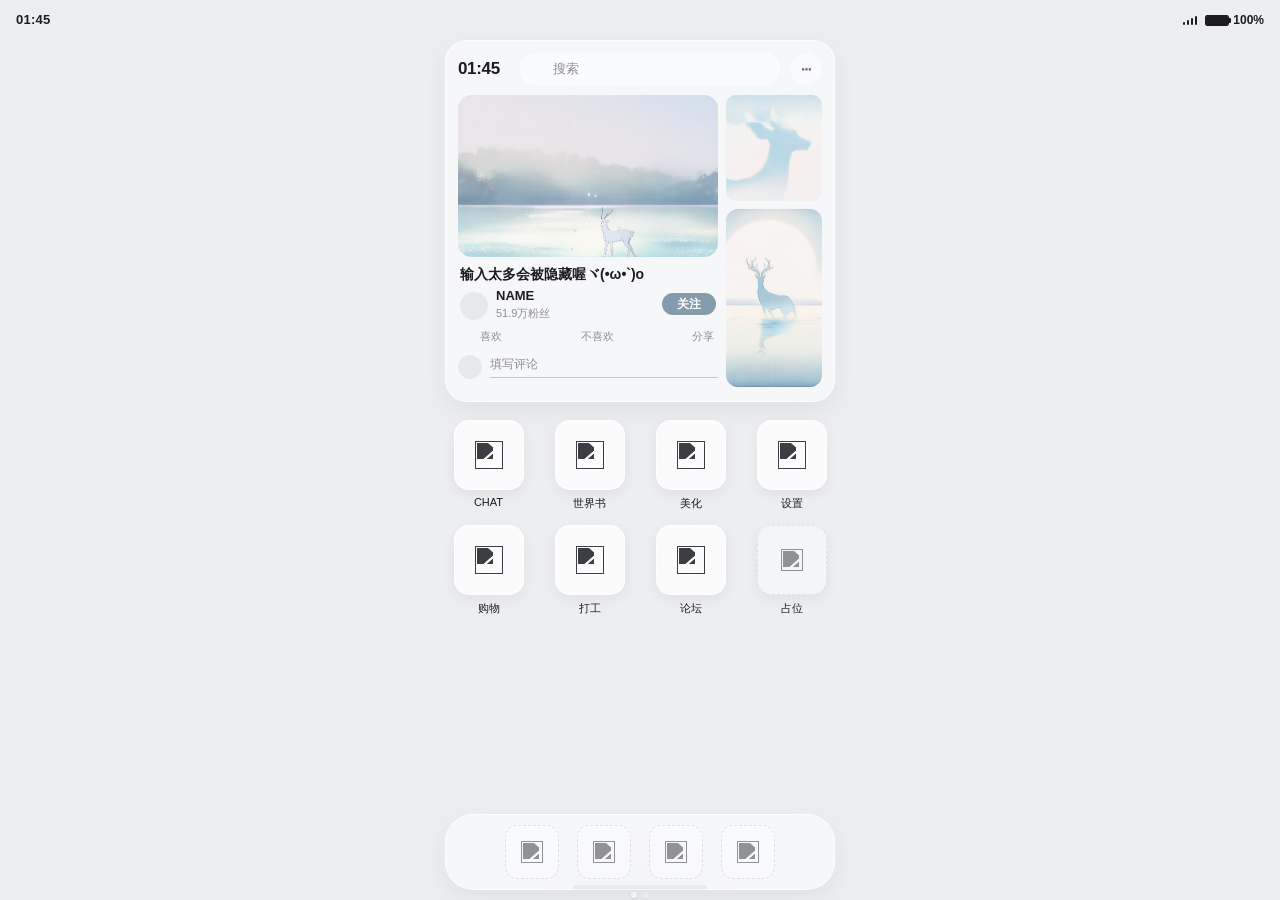
==== commit 25a20c35: "Add files via upload" ====
--- a/index.html
+++ b/index.html
@@ -2,7 +2,7 @@
 <html lang="zh-CN">
 <head>
     <meta charset="UTF-8">
-    <script>window.__APP_VERSION__ = 'v0.1.18';</script>
+    <script>window.__APP_VERSION__ = 'v0.1.30';</script>
     <meta name="viewport" content="width=device-width, initial-scale=1.0, maximum-scale=1.0, user-scalable=no, viewport-fit=cover, interactive-widget=resizes-content">
     <meta name="apple-mobile-web-app-capable" content="yes">
     <meta name="apple-mobile-web-app-status-bar-style" content="black-translucent">
@@ -11,13 +11,18 @@
     <meta name="format-detection" content="telephone=no">
     <meta name="msapplication-tap-highlight" content="no">
     <link rel="manifest" href="./manifest.webmanifest">
-    <meta name="theme-color" content="#FAF6EB">
-    <link rel="stylesheet" href="./viewport.css?v=0.1.18">
-    <script src="./device-runtime.js?v=0.1.18"></script>
-    <link rel="stylesheet" href="./chat-base.css?v=0.1.18">
-    <link rel="stylesheet" href="./chat-components.css?v=0.1.18">
-    <link rel="stylesheet" href="./chat-search.css?v=0.1.18">
-    <link rel="stylesheet" href="./chat-theme.css?v=0.1.18">
+    <link rel="icon" href="./pwa-icon.png" type="image/png">
+    <link rel="apple-touch-icon" href="./pwa-icon.png">
+    <meta name="theme-color" content="#eceef2">
+    <link rel="stylesheet" href="./viewport.css?v=0.1.56">
+    <script src="./device-runtime.js?v=0.1.54"></script>
+    <link rel="stylesheet" href="./status-bar.css?v=0.1.58">
+    <link rel="stylesheet" href="./home.css?v=0.1.99">
+    <link rel="stylesheet" href="./chat-base.css?v=0.1.53">
+    <link rel="stylesheet" href="./chat-components.css?v=0.1.34">
+    <link rel="stylesheet" href="./chat-search.css?v=0.1.22">
+    <link rel="stylesheet" href="./chat-theme.css?v=0.1.34">
+    <link rel="stylesheet" href="./decorate.css?v=0.1.51">
     <title>小手机聊天</title>
     <style>
         * {
@@ -40,127 +45,6 @@
             -moz-osx-font-smoothing: grayscale;
         }
 
-        .iphone-container {
-            background: url('https://img.heliar.top/file/1779038914728_IMG_20260518_012229_edit_3883979776694321.png') center/cover no-repeat;
-        }
-
-        .time-section {
-            padding-top: var(--home-time-pad-top);
-            display: flex;
-            flex-direction: column;
-            justify-content: flex-start;
-            align-items: center;
-        }
-
-        .time {
-            font-size: var(--home-time-size);
-            font-weight: 200;
-            color: white;
-            letter-spacing: -2px;
-            margin-bottom: 10px;
-            text-shadow: 0 2px 8px rgba(0, 0, 0, 0.3);
-        }
-
-        .date {
-            font-size: 1.2rem;
-            color: rgba(255, 255, 255, 0.9);
-            font-weight: 400;
-            text-shadow: 0 1px 4px rgba(0, 0, 0, 0.3);
-        }
-
-        .banner-section {
-            padding: 15px;
-            display: flex;
-            justify-content: center;
-            align-items: center;
-        }
-
-        .banner-container {
-            width: 100%;
-            max-width: var(--home-banner-max-w);
-            aspect-ratio: 3 / 2;
-            border-radius: 12px;
-            overflow: hidden;
-            cursor: pointer;
-            position: relative;
-            box-shadow: 0 4px 15px rgba(0, 0, 0, 0.2);
-            transition: transform 0.15s, box-shadow 0.15s;
-        }
-
-        .banner-container:active {
-            transform: scale(0.97);
-            box-shadow: 0 2px 8px rgba(0, 0, 0, 0.15);
-        }
-
-        .banner-container img {
-            width: 100%;
-            height: 100%;
-            object-fit: cover;
-        }
-
-        .icons-section {
-            padding: 20px 20px 24px;
-            display: flex;
-            flex-direction: column;
-            justify-content: flex-start;
-            align-items: center;
-            gap: 1.5rem;
-        }
-        
-
-        .icons-grid {
-            display: grid;
-            grid-template-columns: repeat(4, 1fr);
-            gap: var(--home-grid-gap);
-            justify-items: center;
-        }
-
-        .app-icon {
-            width: var(--home-icon-size);
-            height: var(--home-icon-size);
-            background: rgba(255, 255, 255, 0.8);
-            backdrop-filter: blur(10px);
-            border-radius: 16px;
-            display: flex;
-            flex-direction: column;
-            justify-content: center;
-            align-items: center;
-            cursor: pointer;
-            transition: all 0.2s ease;
-            box-shadow: 
-                0 4px 15px rgba(0, 0, 0, 0.08),
-                inset 0 1px 0 rgba(255, 255, 255, 0.8);
-            border: 1px solid rgba(0, 0, 0, 0.05);
-        }
-
-        .app-icon:hover {
-            transform: scale(1.05);
-            box-shadow: 
-                0 8px 25px rgba(0, 0, 0, 0.12),
-                inset 0 1px 0 rgba(255, 255, 255, 0.9);
-        }
-
-        .app-icon:active {
-            transform: scale(0.95);
-        }
-
-        .app-icon img {
-            width: 24px;
-            height: 24px;
-            margin-bottom: 4px;
-            object-fit: contain;
-        }
-
-        .app-name {
-            font-size: 11px;
-            color: black;
-            text-align: center;
-            max-width: 60px;
-            overflow: hidden;
-            text-overflow: ellipsis;
-            white-space: nowrap;
-        }
-
         .home-indicator {
             position: absolute;
             bottom: calc(10px + var(--safe-bottom, 0px));
@@ -168,298 +52,218 @@
             transform: translateX(-50%);
             width: 134px;
             height: 5px;
-            background: rgba(0, 0, 0, 0.3);
+            background: rgba(0, 0, 0, 0.22);
             border-radius: 2.5px;
             pointer-events: none;
-        }
-
-        .modal {
-            display: none;
-            position: fixed;
-            top: 0;
-            left: 0;
-            width: 100%;
-            height: 100%;
-            background: rgba(0, 0, 0, 0.5);
-            justify-content: center;
-            align-items: center;
-            z-index: 1000;
-        }
-
-        .modal.active {
-            display: flex;
-        }
-
-        .modal-content {
-            background: white;
-            padding: 30px;
-            border-radius: 16px;
-            width: 90%;
-            max-width: 320px;
-            text-align: center;
-        }
-
-        .modal-title {
-            font-size: 18px;
-            font-weight: 600;
-            margin-bottom: 20px;
-            color: #1d1d1f;
-        }
-
-        .modal-btn {
-            display: block;
-            width: 100%;
-            padding: 14px;
-            margin: 10px 0;
-            border: none;
-            border-radius: 10px;
-            font-size: 16px;
-            cursor: pointer;
-            transition: all 0.2s;
-        }
-
-        .modal-btn-primary {
-            background: #007aff;
-            color: white;
-        }
-
-        .modal-btn-secondary {
-            background: #f2f2f7;
-            color: #007aff;
-        }
-
-        .modal-btn:hover {
-            opacity: 0.9;
-            transform: scale(1.02);
-        }
-
-        .modal-btn:active {
-            transform: scale(0.98);
-        }
-
-        .modal-close {
-            margin-top: 15px;
-            color: #8e8e93;
-            font-size: 14px;
-        }
-
-        .url-input-container {
-            display: none;
-            margin-top: 15px;
-        }
-
-        .url-input-container.active {
-            display: block;
-        }
-
-        .url-input {
-            width: 100%;
-            padding: 12px;
-            border: 1px solid #d1d1d6;
-            border-radius: 8px;
-            font-size: 14px;
-            margin-bottom: 10px;
-        }
-
-        .url-submit {
-            background: #007aff;
-            color: white;
-            border: none;
-            padding: 10px 20px;
-            border-radius: 8px;
-            cursor: pointer;
-        }
-
-        #fileInput {
-            display: none;
+            z-index: 5;
         }
     </style>
 </head>
 <body class="mode-home">
     <div class="iphone-container">
-
-        <div class="time-section">
-            <div class="time" id="mainTime">--:--</div>
-            <div class="date" id="date">----</div>
-        </div>
-
-        <div class="banner-section">
-            <div class="banner-container" onclick="openUploadModal()">
-                <img id="bannerImage" src="https://img.heliar.top/file/1779037227279_IMG_20260227_000534.jpg" alt="Banner">
-            </div>
-        </div>
-
-        <div class="icons-section">
-            <div class="icons-grid">
-                <div class="app-icon" onclick="handleClick('CHAT')">
-                    <img src="https://cdn.jsdelivr.net/npm/remixicon@4.9.1/icons/Communication/chat-3-line.svg" alt="CHAT">
-                    <span class="app-name">CHAT</span>
+        <div class="home-screen">
+            <div class="home-scroll">
+                <section class="home-forum-widget glass-panel">
+                    <div class="home-forum-topbar">
+                        <div class="home-forum-time" id="forumTime">--:--</div>
+                        <div class="home-forum-search">
+                            <img src="https://cdn.jsdelivr.net/npm/remixicon@4.9.1/icons/System/search-line.svg" alt="">
+                            <span>搜索</span>
+                        </div>
+                        <button type="button" class="home-forum-more" aria-label="更多">⋯</button>
+                    </div>
+                    <div class="home-forum-gallery">
+                        <div class="home-forum-col-left">
+                            <div class="home-forum-img-slot home-forum-main-img" onclick="openHomeImageModal(0)">
+                                <img id="forumImage0" src="./assets/home/forum-default-1.png" alt="">
+                            </div>
+                            <div class="home-forum-title-wrap" id="forumWidgetTitleWrap">
+                                <div class="home-forum-title-display" id="forumWidgetTitleDisplay">输入太多会被隐藏喔ヾ(•ω•`)o</div>
+                                <div class="home-forum-title-input" id="forumWidgetTitle" contenteditable="true" spellcheck="false" data-placeholder="点击编辑标题" role="textbox" aria-label="小组件标题"></div>
+                            </div>
+                            <div class="home-forum-author">
+                                <div class="home-forum-author-left">
+                                    <button type="button" class="home-forum-author-avatar is-empty" id="forumAuthorAvatarBtn" onclick="openHomeAvatarModal()" aria-label="更换头像">
+                                        <img id="forumAuthorAvatar" src="" alt="">
+                                    </button>
+                                    <div class="home-forum-author-meta">
+                                        <div class="home-forum-author-name-wrap" id="forumAuthorNameWrap">
+                                            <div class="home-forum-author-name-display" id="forumAuthorNameDisplay">NAME</div>
+                                            <div class="home-forum-author-name-input" id="forumAuthorName" contenteditable="true" spellcheck="false" data-placeholder="点击编辑名称" role="textbox" aria-label="作者名称"></div>
+                                        </div>
+                                        <div class="home-forum-author-fans" id="forumAuthorFansDisplay">1.0万粉丝</div>
+                                    </div>
+                                </div>
+                                <button type="button" class="home-forum-follow-btn" id="forumFollowBtn">关注</button>
+                            </div>
+                            <div class="home-forum-foot">
+                                <div class="home-forum-reactions">
+                                    <button type="button" class="home-forum-reaction is-like" id="forumLikeBtn" aria-label="喜欢">
+                                        <span class="home-forum-reaction-icon is-heart" aria-hidden="true"></span>
+                                        <span>喜欢</span>
+                                    </button>
+                                    <button type="button" class="home-forum-reaction is-dislike" id="forumDislikeBtn" aria-label="不喜欢">
+                                        <span class="home-forum-reaction-icon is-broken-heart" aria-hidden="true"></span>
+                                        <span>不喜欢</span>
+                                    </button>
+                                    <span class="home-forum-reaction is-share" aria-hidden="true">
+                                        <span class="home-forum-reaction-icon is-share" aria-hidden="true"></span>
+                                        <span>分享</span>
+                                    </span>
+                                </div>
+                                <div class="home-forum-comments">
+                                    <button type="button" class="home-forum-comment-avatar is-empty" id="forumCommentAvatarBtn" onclick="openHomeCommentAvatarModal()" aria-label="更换评论头像">
+                                        <img id="forumCommentAvatar" src="" alt="">
+                                    </button>
+                                    <div class="home-forum-comment-compose">
+                                        <div class="home-forum-comment-draft" id="forumCommentDraft" contenteditable="true" spellcheck="false" data-placeholder="填写评论" role="textbox" aria-label="填写评论"></div>
+                                    </div>
+                                </div>
+                            </div>
+                        </div>
+                        <div class="home-forum-img-slot home-forum-side-small" onclick="openHomeImageModal(1)">
+                            <img id="forumImage1" src="./assets/home/forum-default-2.png" alt="">
+                        </div>
+                        <div class="home-forum-img-slot home-forum-side-tall" onclick="openHomeImageModal(2)">
+                            <img id="forumImage2" src="./assets/home/forum-default-3.png" alt="">
+                        </div>
+                    </div>
+                </section>
+
+                <section class="home-apps-section">
+                    <div class="home-apps-grid">
+                        <div class="home-app-icon" onclick="handleHomeAppClick('CHAT')">
+                            <div class="home-app-icon-surface">
+                                <img src="https://cdn.jsdelivr.net/npm/remixicon@4.9.1/icons/Communication/chat-3-line.svg" alt="">
+                            </div>
+                            <span class="home-app-name">CHAT</span>
+                        </div>
+                        <div class="home-app-icon" onclick="handleHomeAppClick('世界书')">
+                            <div class="home-app-icon-surface">
+                                <img src="https://cdn.jsdelivr.net/npm/remixicon@4.9.1/icons/Document/book-2-line.svg" alt="">
+                            </div>
+                            <span class="home-app-name">世界书</span>
+                        </div>
+                        <div class="home-app-icon" onclick="handleHomeAppClick('美化')">
+                            <div class="home-app-icon-surface">
+                                <img src="https://cdn.jsdelivr.net/npm/remixicon@4.9.1/icons/Design/brush-ai-line.svg" alt="">
+                            </div>
+                            <span class="home-app-name">美化</span>
+                        </div>
+                        <div class="home-app-icon" onclick="handleHomeAppClick('设置')">
+                            <div class="home-app-icon-surface">
+                                <img src="https://cdn.jsdelivr.net/npm/remixicon@4.9.1/icons/System/settings-3-line.svg" alt="">
+                            </div>
+                            <span class="home-app-name">设置</span>
+                        </div>
+                        <div class="home-app-icon" onclick="handleHomeAppClick('购物')">
+                            <div class="home-app-icon-surface">
+                                <img src="https://cdn.jsdelivr.net/npm/remixicon@4.9.1/icons/Finance/shopping-bag-line.svg" alt="">
+                            </div>
+                            <span class="home-app-name">购物</span>
+                        </div>
+                        <div class="home-app-icon" onclick="handleHomeAppClick('打工')">
+                            <div class="home-app-icon-surface">
+                                <img src="https://cdn.jsdelivr.net/npm/remixicon@4.9.1/icons/Business/briefcase-line.svg" alt="">
+                            </div>
+                            <span class="home-app-name">打工</span>
+                        </div>
+                        <div class="home-app-icon" onclick="handleHomeAppClick('论坛')">
+                            <div class="home-app-icon-surface">
+                                <img src="https://cdn.jsdelivr.net/npm/remixicon@4.9.1/icons/Communication/discuss-line.svg" alt="">
+                            </div>
+                            <span class="home-app-name">论坛</span>
+                        </div>
+                        <div class="home-app-icon is-placeholder" onclick="handleHomeAppClick('占位应用')">
+                            <div class="home-app-icon-surface">
+                                <img src="https://cdn.jsdelivr.net/npm/remixicon@4.9.1/icons/System/add-line.svg" alt="">
+                            </div>
+                            <span class="home-app-name">占位</span>
+                        </div>
+                    </div>
+                </section>
+            </div>
+
+            <div class="home-dock-wrap">
+                <div class="home-dock glass-panel">
+                    <div class="home-dock-icon is-placeholder" onclick="handleHomeAppClick('Dock 1')">
+                        <img src="https://cdn.jsdelivr.net/npm/remixicon@4.9.1/icons/System/apps-line.svg" alt="">
+                    </div>
+                    <div class="home-dock-icon is-placeholder" onclick="handleHomeAppClick('Dock 2')">
+                        <img src="https://cdn.jsdelivr.net/npm/remixicon@4.9.1/icons/System/apps-line.svg" alt="">
+                    </div>
+                    <div class="home-dock-icon is-placeholder" onclick="handleHomeAppClick('Dock 3')">
+                        <img src="https://cdn.jsdelivr.net/npm/remixicon@4.9.1/icons/System/apps-line.svg" alt="">
+                    </div>
+                    <div class="home-dock-icon is-placeholder" onclick="handleHomeAppClick('Dock 4')">
+                        <img src="https://cdn.jsdelivr.net/npm/remixicon@4.9.1/icons/System/apps-line.svg" alt="">
+                    </div>
                 </div>
-                <div class="app-icon" onclick="handleClick('世界书')">
-                    <img src="https://cdn.jsdelivr.net/npm/remixicon@4.9.1/icons/Document/book-2-line.svg" alt="世界书">
-                    <span class="app-name">世界书</span>
-                </div>
-                <div class="app-icon" onclick="handleClick('美化')">
-                    <img src="https://cdn.jsdelivr.net/npm/remixicon@4.9.1/icons/Design/brush-ai-line.svg" alt="美化">
-                    <span class="app-name">美化</span>
-                </div>
-                <div class="app-icon" onclick="handleClick('设置')">
-                    <img src="https://cdn.jsdelivr.net/npm/remixicon@4.9.1/icons/System/settings-3-line.svg" alt="设置">
-                    <span class="app-name">设置</span>
-                </div>
-                <div class="app-icon" onclick="handleClick('购物')">
-                    <img src="https://cdn.jsdelivr.net/npm/remixicon@4.9.1/icons/Finance/shopping-bag-line.svg" alt="购物">
-                    <span class="app-name">购物</span>
-                </div>
-                <div class="app-icon" onclick="handleClick('ShopSync')">
-                    <img src="https://img.heliar.top/file/1779463667841_store-2-line.svg" alt="ShopSync">
-                    <span class="app-name">ShopSync</span>
-                </div>
-                <div class="app-icon" onclick="handleClick('char工位')">
-                    <img src="https://img.heliar.top/file/1779462570572_briefcase-5-line.svg" alt="char工位">
-                    <span class="app-name">char工位</span>
-                </div>
-                <div class="app-icon" onclick="handleClick('论坛')">
-                    <img src="https://cdn.jsdelivr.net/npm/remixicon@4.9.1/icons/Communication/discuss-line.svg" alt="论坛">
-                    <span class="app-name">论坛</span>
-                </div>
-            </div>
-        </div>
-
-        <div class="home-indicator"></div>
-    </div>
-
-    <div class="modal" id="uploadModal">
-        <div class="modal-content">
-            <div class="modal-title">更换图片</div>
-            <button class="modal-btn modal-btn-primary" onclick="uploadFromFile()">📁 选择本地图片</button>
-            <button class="modal-btn modal-btn-secondary" onclick="toggleUrlInput()">🔗 输入图片链接</button>
-            <div class="url-input-container" id="urlInputContainer">
-                <input type="text" class="url-input" id="urlInput" placeholder="请输入图片URL">
-                <button class="url-submit" onclick="uploadFromUrl()">确认</button>
-            </div>
-            <button class="modal-btn modal-btn-secondary" onclick="restoreDefaultImage()">🔄 恢复默认图片</button>
-            <div class="modal-close" onclick="closeModal()">取消</div>
+            </div>
+
+            <div class="home-page-dots" aria-hidden="true">
+                <span></span><span></span>
+            </div>
+
+            <div class="home-indicator"></div>
         </div>
     </div>
 
-    <input type="file" id="fileInput" accept="image/*">
-    <script src="storage.js?v=0.1.18"></script>
-    <script src="api.js?v=0.1.18"></script>
-    <script src="chat-ai.js?v=0.1.18"></script>
-    <script src="chat-state.js?v=0.1.18"></script>
-    <script src="chat-wallet-pay.js?v=0.1.18"></script>
-    <script src="chat-utils.js?v=0.1.18"></script>
-    <script src="chat-stickers.js?v=0.1.18"></script>
-    <script src="chat-messages.js?v=0.1.18"></script>
-    <script src="chat-ai-send.js?v=0.1.18"></script>
-    <script src="chat-contacts.js?v=0.1.18"></script>
-    <script src="chat-friends.js?v=0.1.18"></script>
-    <script src="chat-profile.js?v=0.1.18"></script>
-    <script src="chat-chat-list.js?v=0.1.18"></script>
-    <script src="chat-plus.js?v=0.1.18"></script>
-    <script src="chat-sidebar.js?v=0.1.18"></script>
-    <script src="chat-settings.js?v=0.1.18"></script>
-    <script src="chat-core.js?v=0.1.18"></script>
-    <script src="chat-render-sidebar.js?v=0.1.18"></script>
-    <script src="chat-render-contacts.js?v=0.1.18"></script>
-    <script src="chat-render-pay.js?v=0.1.18"></script>
-    <script src="chat-render-chat.js?v=0.1.18"></script>
-    <script src="chat-render-profile.js?v=0.1.18"></script>
-    <script src="chat-render-modals.js?v=0.1.18"></script>
-    <script src="chat-render-search.js?v=0.1.18"></script>
-    <script src="chat-render-core.js?v=0.1.18"></script>
-    <script src="chat-search.js?v=0.1.18"></script>
-    <script src="chat-forward.js?v=0.1.18"></script>
-    <script src="chat-selection.js?v=0.1.18"></script>
-    <script src="chat-wallet.js?v=0.1.18"></script>
-    <script src="chat-render-wallet.js?v=0.1.18"></script>
-    <script src="chat.js?v=0.1.18"></script>
-    <script src="setting.js?v=0.1.18"></script>
+    <div class="home-modal" id="homeUploadModal">
+        <div class="home-modal-content">
+            <div class="home-modal-title">更换 Widget 图片</div>
+            <div class="home-modal-sub" id="homeModalSub">正在更换图片</div>
+            <button type="button" class="home-modal-btn home-modal-btn-primary" onclick="uploadHomeFromFile()">选择本地图片</button>
+            <button type="button" class="home-modal-btn home-modal-btn-secondary" onclick="toggleHomeUrlInput()">输入图片链接</button>
+            <div class="home-url-input-wrap" id="homeUrlInputWrap">
+                <input type="text" class="home-url-input" id="homeUrlInput" placeholder="请输入图片 URL">
+                <button type="button" class="home-modal-btn home-modal-btn-primary" onclick="uploadHomeFromUrl()">确认</button>
+            </div>
+            <button type="button" class="home-modal-btn home-modal-btn-secondary" onclick="restoreDefaultForumImage()">恢复默认</button>
+            <div class="home-modal-close" onclick="closeHomeModal()">取消</div>
+        </div>
+    </div>
+
+    <input type="file" id="homeFileInput" accept="image/*">
+    <script src="storage.js?v=0.1.61"></script>
+    <script src="status-bar.js?v=0.1.57"></script>
+    <script src="home.js?v=0.1.75"></script>
+    <script src="api.js?v=0.1.22"></script>
+    <script src="chat-ai.js?v=0.1.22"></script>
+    <script src="chat-state.js?v=0.1.22"></script>
+    <script src="chat-wallet-pay.js?v=0.1.22"></script>
+    <script src="chat-utils.js?v=0.1.35"></script>
+    <script src="chat-stickers.js?v=0.1.22"></script>
+    <script src="chat-messages.js?v=0.1.22"></script>
+    <script src="chat-ai-send.js?v=0.1.22"></script>
+    <script src="chat-contacts.js?v=0.1.22"></script>
+    <script src="chat-friends.js?v=0.1.33"></script>
+    <script src="chat-profile.js?v=0.1.22"></script>
+    <script src="chat-chat-list.js?v=0.1.22"></script>
+    <script src="chat-plus.js?v=0.1.23"></script>
+    <script src="chat-sidebar.js?v=0.1.22"></script>
+    <script src="chat-settings.js?v=0.1.22"></script>
+    <script src="chat-core.js?v=0.1.54"></script>
+    <script src="chat-render-sidebar.js?v=0.1.47"></script>
+    <script src="chat-render-contacts.js?v=0.1.22"></script>
+    <script src="chat-render-pay.js?v=0.1.22"></script>
+    <script src="chat-render-chat.js?v=0.1.53"></script>
+    <script src="chat-render-profile.js?v=0.1.22"></script>
+    <script src="chat-render-modals.js?v=0.1.33"></script>
+    <script src="chat-render-search.js?v=0.1.52"></script>
+    <script src="chat-channels.js?v=0.1.23"></script>
+    <script src="chat-render-channels.js?v=0.1.25"></script>
+    <script src="chat-render-core.js?v=0.1.52"></script>
+    <script src="chat-search.js?v=0.1.22"></script>
+    <script src="chat-forward.js?v=0.1.22"></script>
+    <script src="chat-selection.js?v=0.1.22"></script>
+    <script src="chat-wallet.js?v=0.1.23"></script>
+    <script src="chat-render-wallet.js?v=0.1.23"></script>
+    <script src="chat.js?v=0.1.22"></script>
+    <script src="setting.js?v=0.1.54"></script>
+    <script src="decorate.js?v=0.1.54"></script>
 
     <script>
-        const DEFAULT_BANNER_URL = 'https://img.heliar.top/file/1779037227279_IMG_20260227_000534.jpg';
-        
-        function updateTime() {
-            const now = new Date();
-            const hours = now.getHours().toString().padStart(2, '0');
-            const minutes = now.getMinutes().toString().padStart(2, '0');
-            const weekDays = ['星期日', '星期一', '星期二', '星期三', '星期四', '星期五', '星期六'];
-            const month = now.getMonth() + 1;
-            const day = now.getDate();
-
-            const mainTimeEl = document.getElementById('mainTime');
-            const dateEl = document.getElementById('date');
-            if (mainTimeEl) {
-                mainTimeEl.textContent = `${hours}:${minutes}`;
-            }
-            if (dateEl) {
-                dateEl.textContent = `${weekDays[now.getDay()]} ${month}/${day}`;
-            }
-        }
-        
-        function restoreDefaultImage() {
-            document.getElementById('bannerImage').src = DEFAULT_BANNER_URL;
-            closeModal();
-        }
-
-        function handleClick(name) {
-            if (name === 'CHAT') {
-                initChatApp();
-            } else if (name === '设置') {
-                initSettingsApp();
-            } else {
-                alert(`${name}功能正在开发中`);
-            }
-        }
-
-        function openUploadModal() {
-            document.getElementById('uploadModal').classList.add('active');
-        }
-
-        function closeModal() {
-            document.getElementById('uploadModal').classList.remove('active');
-            document.getElementById('urlInputContainer').classList.remove('active');
-            document.getElementById('urlInput').value = '';
-        }
-
-        function toggleUrlInput() {
-            const container = document.getElementById('urlInputContainer');
-            container.classList.toggle('active');
-        }
-
-        function uploadFromFile() {
-            document.getElementById('fileInput').click();
-        }
-
-        document.getElementById('fileInput').addEventListener('change', function(e) {
-            const file = e.target.files[0];
-            if (file) {
-                const reader = new FileReader();
-                reader.onload = function(event) {
-                    document.getElementById('bannerImage').src = event.target.result;
-                    closeModal();
-                };
-                reader.readAsDataURL(file);
-            }
-        });
-
-        function uploadFromUrl() {
-            const url = document.getElementById('urlInput').value.trim();
-            if (url) {
-                document.getElementById('bannerImage').src = url;
-                closeModal();
-            } else {
-                alert('请输入有效的图片URL');
-            }
-        }
-
-        document.getElementById('uploadModal').addEventListener('click', function(e) {
-            if (e.target === this) {
-                closeModal();
-            }
-        });
-
         if ('serviceWorker' in navigator) {
             const SW_URL = './service-worker.js?v=' + encodeURIComponent(window.__APP_VERSION__ || 'dev');
             let swRegistered = false;
@@ -482,8 +286,9 @@
             }
         }
 
-        updateTime();
-        setInterval(updateTime, 1000);
+        if (typeof applyDisplayMode === 'function') {
+            applyDisplayMode();
+        }
     </script>
 </body>
 </html>
--- a/viewport.css
+++ b/viewport.css
@@ -1,27 +1,28 @@
 /*
  * 统一壳层布局（全屏）
- * body.mode-home | mode-chat | mode-settings 由 JS 切换
+ * body.mode-home | mode-chat | mode-settings | mode-decorate 由 JS 切换
  */
 :root {
     --app-bg: #FAF6EB;
     --tab-bar-bg: #F0E8D4;
+    --app-height: 100dvh;
     --safe-top: env(safe-area-inset-top, 0px);
     --safe-bottom: env(safe-area-inset-bottom, 0px);
     --safe-left: env(safe-area-inset-left, 0px);
     --safe-right: env(safe-area-inset-right, 0px);
-    --safe-top-effective: max(var(--safe-top, 0px), env(safe-area-inset-top, 0px));
-    --safe-bottom-effective: max(var(--safe-bottom, 0px), env(safe-area-inset-bottom, 0px));
+    --safe-top-effective: var(--safe-top, 0px);
+    --safe-bottom-effective: var(--safe-bottom, 0px);
     --keyboard-offset: 0px;
     --input-accessory-inset: 0px;
+    --vv-bottom: 0px;
+    --ios-accessory-inset: 0px;
+    --ios-bottom-fill: #eceef2;
     --header-pad-y: 10px;
     --tab-bar-inner: 48px;
     --tab-bar-total: calc(var(--tab-bar-inner) + var(--safe-bottom-effective));
-    --home-wallpaper: url('https://img.heliar.top/file/1779038914728_IMG_20260518_012229_edit_3883979776694321.png');
-    --home-time-size: clamp(3.5rem, 12vw, 6rem);
-    --home-time-pad-top: 12px;
-    --home-banner-max-w: min(335px, 92vw);
-    --home-icon-size: 70px;
-    --home-grid-gap: 1rem;
+    --home-wallpaper: #eceef2;
+    --home-icon-size: 62px;
+    --home-grid-gap: 14px;
     --msg-font-size: 15px;
     --msg-sticker-size: 92px;
     --msg-photo-w: 220px;
@@ -33,52 +34,60 @@
     width: 100%;
     height: 100%;
     margin: 0;
-    background-color: #e8e4dc;
+    background-color: #eceef2;
 }
 
 html:has(body.mode-home) {
-    background: var(--home-wallpaper) center/cover no-repeat fixed;
-    background-color: #e8e4dc;
+    background-color: #eceef2;
 }
 
 html:has(body.mode-chat),
-html:has(body.mode-settings) {
+html:has(body.mode-settings),
+html:has(body.mode-decorate) {
     background-color: var(--app-bg);
 }
 
 html,
 body {
     width: 100%;
-    height: 100%;
+    height: var(--app-height, 100dvh);
+    min-height: var(--app-height, 100dvh);
     min-height: 100vh;
     min-height: 100dvh;
     min-height: -webkit-fill-available;
     margin: 0;
     overflow: hidden;
+    overscroll-behavior: none;
 }
 
 body {
     background-color: var(--app-bg);
 }
 
-body.mode-settings {
+body.mode-settings,
+body.mode-decorate {
     background-color: #f5f5f7;
 }
 
 body.mode-home,
 body.mode-chat,
-body.mode-settings {
-    min-height: 100dvh;
+body.mode-settings,
+body.mode-decorate {
+    min-height: var(--app-height, 100dvh);
     min-height: -webkit-fill-available;
-    height: 100dvh;
+    height: var(--app-height, 100dvh);
+}
+
+.iphone-container {
+    overscroll-behavior: none;
+    position: relative;
 }
 
 /* ========== 主界面 ========== */
 body.mode-home {
     display: flex;
     flex-direction: column;
-    background: var(--home-wallpaper) center/cover no-repeat fixed;
-    background-color: #e8e4dc;
+    background-color: #eceef2;
 }
 
 body.mode-home .iphone-container {
@@ -97,6 +106,25 @@
     position: relative;
 }
 
+body.mode-home .home-screen {
+    flex: 1;
+    min-height: 0;
+    width: 100%;
+    display: flex;
+    flex-direction: column;
+    background: var(--home-wallpaper);
+}
+
+body.mode-home .home-scroll {
+    flex: 1;
+    min-height: 0;
+}
+
+/* 主屏背景只在 .home-screen 内，不再铺全页 */
+html[data-os="ios"] body.mode-home::before {
+    display: none;
+}
+
 /* 主屏：壁纸延伸进 Home Indicator / 手势条区域，不留壳层色条 */
 html[data-os="ios"][data-standalone="true"] body.mode-home .iphone-container,
 html[data-os="android"] body.mode-home .iphone-container {
@@ -104,27 +132,10 @@
 }
 
 html[data-os="ios"] body.mode-chat .iphone-container,
-html[data-os="ios"] body.mode-settings .iphone-container {
+html[data-os="ios"] body.mode-settings .iphone-container,
+html[data-os="ios"] body.mode-decorate .iphone-container {
     min-height: 100dvh;
     min-height: -webkit-fill-available;
-}
-
-body.mode-home .time-section {
-    flex-shrink: 0;
-    padding-top: var(--home-time-pad-top);
-}
-
-body.mode-home .banner-section {
-    flex-shrink: 0;
-}
-
-body.mode-home .icons-section {
-    flex: 1;
-    min-height: 0;
-    overflow-y: auto;
-    -webkit-overflow-scrolling: touch;
-    padding: 16px 20px 8px;
-    justify-content: flex-start;
 }
 
 /* PWA 有系统横条；浏览器内显示自绘指示条 */
@@ -138,14 +149,16 @@
 
 /* ========== 聊天 / 设置 ========== */
 body.mode-chat,
-body.mode-settings {
+body.mode-settings,
+body.mode-decorate {
     display: flex;
     flex-direction: column;
     background-color: var(--app-bg);
 }
 
 body.mode-chat .iphone-container,
-body.mode-settings .iphone-container {
+body.mode-settings .iphone-container,
+body.mode-decorate .iphone-container {
     flex: 1;
     width: 100%;
     min-height: 0;
@@ -162,7 +175,8 @@
 }
 
 .chat-app,
-.settings-app {
+.settings-app,
+.decorate-app {
     position: relative;
     width: 100%;
     height: 100%;
@@ -175,7 +189,8 @@
     background: var(--app-bg);
 }
 
-body.mode-settings .settings-app {
+body.mode-settings .settings-app,
+body.mode-decorate .decorate-app {
     background: #f5f5f7;
 }
 
@@ -200,7 +215,7 @@
     bottom: 0;
     z-index: 90;
     height: auto;
-    min-height: var(--tab-bar-total);
+    min-height: var(--tab-bar-inner);
     margin-top: 0;
     display: flex;
     align-items: center;
@@ -208,6 +223,7 @@
     box-sizing: border-box;
     background: var(--tab-bar-bg);
     border-top: 1px solid #e5e5e5;
+    transition: transform 0.2s ease-out;
 }
 
 .nav-item {
@@ -303,13 +319,308 @@
     padding-bottom: 8px;
 }
 
+/* iOS 键盘弹出：隐藏底栏并取消 Tab 预留高度 */
+html[data-os="ios"][data-input="keyboard-open"] .bottom-nav {
+    transform: translateY(100%);
+    pointer-events: none;
+}
+
+html[data-os="ios"][data-input="keyboard-open"] .main-content.with-tab-bar,
+html[data-os="ios"][data-input="keyboard-open"] .main-content:has(.bottom-nav) {
+    padding-bottom: 0;
+}
+
 @media (max-height: 500px) and (orientation: landscape) {
     :root {
         --header-pad-y: 8px;
         --tab-bar-inner: 42px;
     }
 
-    body.mode-home .icons-section {
+    body.mode-home .home-scroll {
         overflow-y: auto;
     }
 }
+
+/* ========== iOS 专项：safe-area 延伸绘制 + visualViewport 键盘 ========== */
+
+/* PWA：壳层贴满物理屏，html 底色与当前页一致，避免 Tab 下米色条 */
+html[data-os="ios"][data-standalone="true"] {
+    background-color: var(--ios-shell-bg, #eceef2);
+}
+
+html[data-os="ios"][data-standalone="true"]:has(body.mode-chat) {
+    background-color: var(--ios-shell-bg, var(--tab-bar-bg));
+}
+
+html[data-os="ios"][data-standalone="true"]:has(body.mode-settings),
+html[data-os="ios"][data-standalone="true"]:has(body.mode-decorate) {
+    background-color: var(--ios-shell-bg, #f5f5f7);
+}
+
+html[data-os="ios"][data-standalone="true"] body {
+    position: fixed;
+    inset: 0;
+    width: 100%;
+    max-width: 100%;
+    overflow: hidden;
+}
+
+html[data-os="ios"] {
+    min-height: 100vh;
+    min-height: 100dvh;
+    min-height: -webkit-fill-available;
+}
+
+html[data-os="ios"] body.mode-home,
+html[data-os="ios"] body.mode-chat,
+html[data-os="ios"] body.mode-settings,
+html[data-os="ios"] body.mode-decorate {
+    min-height: 100vh;
+    min-height: 100dvh;
+    min-height: -webkit-fill-available;
+}
+
+html[data-os="ios"] body.mode-home {
+    background-color: #eceef2;
+    box-sizing: border-box;
+}
+
+html[data-os="ios"] body.mode-home .iphone-container {
+    padding-bottom: 0;
+    min-height: 100%;
+    height: 100%;
+    position: relative;
+    z-index: 1;
+}
+
+/* 聊天列表：壳层与 Tab 同色，去掉 Tab 下方米色条 */
+html[data-os="ios"] body.mode-chat {
+    background-color: var(--tab-bar-bg);
+}
+
+html[data-os="ios"] body.mode-chat::after {
+    display: none;
+}
+
+html[data-os="ios"] body.mode-settings,
+html[data-os="ios"] body.mode-decorate {
+    background-color: #f5f5f7;
+}
+
+html[data-os="ios"] body.mode-home .home-scroll {
+    padding-bottom: calc(108px + var(--safe-bottom-effective));
+}
+
+html[data-os="ios"] body.mode-chat .iphone-container,
+html[data-os="ios"] body.mode-settings .iphone-container,
+html[data-os="ios"] body.mode-decorate .iphone-container,
+html[data-os="ios"] .chat-app,
+html[data-os="ios"] .settings-app,
+html[data-os="ios"] .decorate-app {
+    min-height: 100%;
+    height: 100%;
+    position: relative;
+    z-index: 1;
+}
+
+/* Tab 栏贴物理底：图标在上，#F0E8D4 向下铺满（吃掉原淡黄/米色条） */
+html[data-os="ios"] .bottom-nav {
+    position: fixed;
+    left: 0;
+    right: 0;
+    bottom: 0;
+    z-index: 90;
+    display: flex;
+    align-items: flex-start;
+    justify-content: space-around;
+    box-sizing: border-box;
+    min-height: var(--tab-bar-inner);
+    height: auto;
+    padding: 8px 8px var(--safe-bottom-effective);
+    background: var(--tab-bar-bg);
+    border-top: 1px solid #e5e5e5;
+    transition: transform 0.2s ease-out;
+}
+
+html[data-os="ios"] .bottom-nav .nav-item {
+    padding-top: 2px;
+}
+
+html[data-os="ios"] .main-content.with-tab-bar,
+html[data-os="ios"] .main-content:has(.bottom-nav) {
+    padding-bottom: calc(var(--tab-bar-inner) + var(--safe-bottom-effective));
+}
+
+html[data-os="ios"] .chat-app {
+    background-color: var(--app-bg);
+}
+
+/* iOS 不用 transform 抬升（layout-resize / visual-fixed 均如此） */
+html[data-os="ios"] .chat-composer {
+    transform: none !important;
+    transition: none !important;
+}
+
+html[data-os="ios"] .chat-composer > :last-child {
+    padding-bottom: calc(8px + var(--safe-bottom-effective));
+}
+
+html[data-os="ios"] .chat-composer > .plus-sheet:last-child,
+html[data-os="ios"] .chat-composer > .sticker-sheet:last-child {
+    padding-bottom: var(--safe-bottom-effective);
+}
+
+html[data-os="ios"] .chat-composer > .chat-tools-bar:last-child {
+    padding-bottom: calc(8px + var(--safe-bottom-effective));
+    background: #F0E8D4;
+}
+
+html[data-os="ios"][data-input="keyboard-open"] .chat-composer > :last-child {
+    padding-bottom: 8px;
+}
+
+html[data-os="ios"][data-input="keyboard-open"] .chat-composer > .plus-sheet:last-child,
+html[data-os="ios"][data-input="keyboard-open"] .chat-composer > .sticker-sheet:last-child {
+    padding-bottom: 8px;
+}
+
+/* iOS：聊天室 composer 始终 fixed，靠 visualViewport 抬升 */
+html[data-os="ios"][data-ios-keyboard="visual-fixed"] .chat-fullscreen .chat-composer {
+    position: fixed;
+    left: 0;
+    right: 0;
+    bottom: 0;
+    width: 100%;
+    max-width: 100%;
+    z-index: 200;
+    transform: none !important;
+}
+
+html[data-os="ios"][data-ios-keyboard="visual-fixed"][data-input="keyboard-open"] .chat-fullscreen .chat-composer {
+    bottom: calc(var(--vv-bottom, 0px) + var(--ios-accessory-inset, 0px));
+}
+
+html[data-os="ios"][data-ios-keyboard="visual-fixed"] .chat-fullscreen .chat-messages {
+    padding-bottom: calc(var(--chat-composer-height, 132px) + var(--safe-bottom-effective) + 12px);
+}
+
+html[data-os="ios"][data-ios-keyboard="visual-fixed"][data-input="keyboard-open"] .chat-fullscreen .chat-messages {
+    padding-bottom: calc(
+        var(--chat-composer-height, 132px) +
+        var(--vv-bottom, 0px) +
+        var(--ios-accessory-inset, 0px) +
+        12px
+    );
+}
+
+html[data-os="ios"] .chat-fullscreen .message-select-bar {
+    padding-bottom: calc(10px + var(--safe-bottom-effective));
+}
+
+html[data-os="ios"] .settings-app {
+    padding-bottom: var(--safe-bottom-effective);
+    box-sizing: border-box;
+}
+
+/* ========== 手机壳模式（关闭沉浸模式时，全平台生效） ========== */
+
+html.preview-shell {
+    background-color: #dfe1e6 !important;
+}
+
+html.preview-shell,
+html.preview-shell body {
+    position: relative !important;
+    inset: auto !important;
+    width: 100%;
+    height: 100%;
+    min-height: 100vh;
+    min-height: 100dvh;
+    overflow: auto;
+    overscroll-behavior: none;
+}
+
+html.preview-shell body.mode-home,
+html.preview-shell body.mode-chat,
+html.preview-shell body.mode-settings,
+html.preview-shell body.mode-decorate {
+    display: flex !important;
+    flex-direction: column !important;
+    align-items: center !important;
+    justify-content: center !important;
+    min-height: 100vh !important;
+    min-height: 100dvh !important;
+    height: 100vh !important;
+    height: 100dvh !important;
+    width: 100% !important;
+    position: relative !important;
+    inset: auto !important;
+    background: #dfe1e6 !important;
+}
+
+html.preview-shell body.mode-chat,
+html.preview-shell body.mode-settings,
+html.preview-shell body.mode-decorate {
+    background: #dfe1e6 !important;
+}
+
+html.preview-shell:has(body.mode-home) {
+    background-color: #dfe1e6 !important;
+    background-image: none !important;
+}
+
+html.preview-shell body.mode-home .iphone-container,
+html.preview-shell body.mode-chat .iphone-container,
+html.preview-shell body.mode-settings .iphone-container,
+html.preview-shell body.mode-decorate .iphone-container {
+    position: relative !important;
+    flex: none !important;
+    width: 390px !important;
+    height: 844px !important;
+    min-height: 0 !important;
+    max-height: calc(100dvh - 32px) !important;
+    max-width: calc(100vw - 32px) !important;
+    border-radius: 50px !important;
+    border: 10px solid #333 !important;
+    box-shadow: 0 20px 60px rgba(0, 0, 0, 0.25) !important;
+    overflow: hidden !important;
+    background-color: var(--app-bg) !important;
+    box-sizing: border-box !important;
+}
+
+html.preview-shell body.mode-home .iphone-container {
+    padding: var(--safe-top-effective) var(--safe-right) 0 var(--safe-left) !important;
+    background: var(--home-wallpaper) !important;
+}
+
+html.preview-shell body.mode-home::before {
+    display: none !important;
+}
+
+html.preview-shell body.mode-home {
+    background: #dfe1e6 !important;
+}
+
+html.preview-shell[data-os="ios"] body,
+html.preview-shell[data-os="ios"][data-standalone="true"] body,
+html.preview-shell[data-os="android"] body {
+    position: relative !important;
+    inset: auto !important;
+    width: 100%;
+    max-width: none;
+}
+
+html.preview-shell .bottom-nav {
+    position: absolute !important;
+    left: 0;
+    right: 0;
+    bottom: 0;
+}
+
+html.preview-shell[data-os="ios"][data-ios-keyboard="visual-fixed"] .chat-fullscreen .chat-composer {
+    position: absolute !important;
+    left: 0;
+    right: 0;
+    bottom: 0;
+    width: 100%;
+}
--- a/status-bar.css
+++ b/status-bar.css
@@ -0,0 +1,169 @@
+:root {
+    --status-bar-content-height: 22px;
+    --status-bar-total: calc(var(--safe-top-effective, env(safe-area-inset-top, 0px)) + var(--status-bar-content-height) + 8px);
+}
+
+/* 透明叠层：只显示时间/电量/信号，背景由下方顶栏延伸 */
+.system-status-bar {
+    position: absolute;
+    top: 0;
+    left: 0;
+    right: 0;
+    z-index: 300;
+    height: var(--status-bar-total);
+    display: flex;
+    align-items: flex-end;
+    justify-content: space-between;
+    gap: 10px;
+    padding: 0 16px 4px;
+    box-sizing: border-box;
+    background: transparent !important;
+    font-size: 13px;
+    font-weight: 600;
+    line-height: 1;
+    color: #111;
+    pointer-events: none;
+    user-select: none;
+    -webkit-user-select: none;
+}
+
+body.mode-home .system-status-bar {
+    color: #1d1d1f;
+}
+
+.system-status-bar-time {
+    flex: 0 0 auto;
+    min-width: 40px;
+    letter-spacing: 0.02em;
+    font-variant-numeric: tabular-nums;
+}
+
+.system-status-bar-right {
+    flex: 0 0 auto;
+    display: flex;
+    align-items: center;
+    gap: 8px;
+}
+
+.system-status-signal {
+    display: inline-flex;
+    align-items: flex-end;
+    gap: 1.5px;
+    height: 10px;
+}
+
+.system-status-signal span {
+    display: block;
+    width: 2.5px;
+    border-radius: 1px;
+    background: currentColor;
+}
+
+.system-status-signal span:nth-child(1) { height: 3px; }
+.system-status-signal span:nth-child(2) { height: 5px; }
+.system-status-signal span:nth-child(3) { height: 7px; }
+.system-status-signal span:nth-child(4) { height: 9px; }
+
+.system-status-battery {
+    display: inline-flex;
+    align-items: center;
+    gap: 4px;
+    font-size: 12px;
+    font-weight: 600;
+    font-variant-numeric: tabular-nums;
+}
+
+.system-status-battery-shell {
+    position: relative;
+    width: 24px;
+    height: 11px;
+    border: 1.5px solid currentColor;
+    border-radius: 2px;
+    box-sizing: border-box;
+}
+
+.system-status-battery-shell::after {
+    content: '';
+    position: absolute;
+    top: 2px;
+    right: -3px;
+    width: 2px;
+    height: 5px;
+    border-radius: 0 1px 1px 0;
+    background: currentColor;
+}
+
+.system-status-battery-level {
+    display: block;
+    height: 100%;
+    max-width: 100%;
+    background: currentColor;
+    border-radius: 1px;
+}
+
+html[data-status-bar="off"] .system-status-bar {
+    display: none !important;
+}
+
+/* 主屏：壁纸透过透明状态栏 */
+html[data-status-bar="on"] body.mode-home .iphone-container {
+    padding-top: var(--status-bar-total) !important;
+}
+
+html.preview-shell[data-status-bar="on"] body.mode-home .iphone-container {
+    padding-top: var(--status-bar-total) !important;
+}
+
+/* 内页：容器预留状态栏高度 */
+html[data-status-bar="on"] body.mode-chat .iphone-container,
+html[data-status-bar="on"] body.mode-settings .iphone-container,
+html[data-status-bar="on"] body.mode-decorate .iphone-container {
+    padding-top: var(--status-bar-total);
+    box-sizing: border-box;
+}
+
+/* 应用壳整体上移，顶栏才能填满状态栏预留区（否则只看到壁纸/底色） */
+html[data-status-bar="on"] body.mode-chat .iphone-container > .chat-app,
+html[data-status-bar="on"] body.mode-settings .iphone-container > .settings-app,
+html[data-status-bar="on"] body.mode-decorate .iphone-container > .decorate-app {
+    margin-top: calc(-1 * var(--status-bar-total));
+}
+
+/* 顶栏背景向上延伸：只加 padding，不再负 margin（避免被 .chat-app overflow 裁切） */
+html[data-status-bar="on"] .chat-header,
+html[data-status-bar="on"] .channels-header,
+html[data-status-bar="on"] .decorate-header,
+html[data-status-bar="on"] .settings-header,
+html[data-status-bar="on"] .group-manager-header {
+    padding-top: calc(var(--status-bar-total) + var(--header-pad-y, 10px)) !important;
+    box-sizing: border-box;
+}
+
+html[data-status-bar="on"] .decorate-header,
+html[data-status-bar="on"] .settings-header {
+    padding-top: calc(var(--status-bar-total) + 10px) !important;
+}
+
+html[data-status-bar="on"] .group-manager-header {
+    padding-top: calc(var(--status-bar-total) + 15px) !important;
+}
+
+/* 全屏子页：整页背景延伸进状态栏区 */
+html[data-status-bar="on"] .message-search-page,
+html[data-status-bar="on"] .profile-page,
+html[data-status-bar="on"] .signature-history-page {
+    padding-top: var(--status-bar-total);
+    box-sizing: border-box;
+}
+
+html[data-status-bar="on"] .signature-history-header {
+    padding-top: 15px !important;
+}
+
+html[data-status-bar="on"] .profile-back-btn {
+    top: calc(var(--status-bar-total) + 8px);
+}
+
+html[data-status-bar="on"] .message-search-top {
+    padding-top: 8px;
+}
--- a/home.css
+++ b/home.css
@@ -0,0 +1,843 @@
+/* 主屏：磨砂玻璃 + 论坛风 Widget */
+:root {
+    --home-glass-bg: rgba(255, 255, 255, 0.52);
+    --home-glass-border: rgba(255, 255, 255, 0.72);
+    --home-glass-shadow: 0 8px 28px rgba(0, 0, 0, 0.06);
+    --home-content-max-w: min(390px, 100%);
+    --home-icon-size: 62px;
+    --home-grid-gap: 14px;
+    --home-dock-icon-size: 54px;
+    /* 小组件：gallery 总高锁定 292px，只改图片位置/尺寸 */
+    --home-widget-gap: 8px;
+    --home-widget-right-w: 96px;
+    --home-gallery-row1: 232px;
+    --home-gallery-row2: 20px;
+    --home-gallery-row3: 24px;
+    --home-gallery-total-h: calc(var(--home-gallery-row1) + var(--home-gallery-row2) + var(--home-gallery-row3) + var(--home-widget-gap) * 2);
+    --home-img1-h: 162px;
+    --home-img3-h: 178px;
+    /* 图3不动；图2底边下移，与图3间距 = 8px */
+    --home-img2-h: calc(var(--home-gallery-total-h) - var(--home-img3-h) - var(--home-widget-gap));
+    --home-reaction-gap: 14px;
+    --home-reaction-shift: -2px;
+    --home-app-icon-filter: brightness(0) saturate(100%) invert(24%) sepia(6%) saturate(518%) hue-rotate(186deg) brightness(93%) contrast(94%);
+    --home-h-inset: 16px;
+}
+
+.home-screen {
+    flex: 1;
+    min-height: 0;
+    display: flex;
+    flex-direction: column;
+    position: relative;
+}
+
+.home-scroll {
+    flex: 1;
+    min-height: 0;
+    overflow-y: auto;
+    -webkit-overflow-scrolling: touch;
+    padding: 10px var(--home-h-inset) calc(108px + var(--safe-bottom-effective, 0px));
+    display: flex;
+    flex-direction: column;
+    align-items: center;
+}
+
+.home-forum-widget,
+.home-apps-section {
+    width: 100%;
+    max-width: var(--home-content-max-w);
+    margin-inline: auto;
+}
+
+.glass-panel {
+    background: var(--home-glass-bg);
+    backdrop-filter: blur(24px) saturate(1.25);
+    -webkit-backdrop-filter: blur(24px) saturate(1.25);
+    border: 1px solid var(--home-glass-border);
+    box-shadow: var(--home-glass-shadow);
+}
+
+/* ========== 论坛 Widget ========== */
+.home-forum-widget {
+    border-radius: 22px;
+    padding: 12px 12px 14px;
+    margin-bottom: 18px;
+}
+
+.home-forum-topbar {
+    display: flex;
+    align-items: center;
+    gap: 10px;
+    margin-bottom: 10px;
+}
+
+.home-forum-time {
+    flex: 0 0 auto;
+    font-size: 17px;
+    font-weight: 700;
+    letter-spacing: -0.02em;
+    color: #1d1d1f;
+    font-variant-numeric: tabular-nums;
+    min-width: 52px;
+}
+
+.home-forum-search {
+    flex: 1;
+    min-width: 0;
+    height: 32px;
+    border-radius: 16px;
+    display: flex;
+    align-items: center;
+    gap: 6px;
+    padding: 0 12px;
+    font-size: 13px;
+    color: #8e8e93;
+    background: rgba(255, 255, 255, 0.45);
+    border: 1px solid rgba(255, 255, 255, 0.55);
+}
+
+.home-forum-search img {
+    width: 14px;
+    height: 14px;
+    opacity: 0.55;
+}
+
+.home-forum-more {
+    flex: 0 0 auto;
+    width: 32px;
+    height: 32px;
+    border: none;
+    border-radius: 50%;
+    background: rgba(255, 255, 255, 0.45);
+    color: #666;
+    font-size: 18px;
+    line-height: 1;
+    cursor: pointer;
+}
+
+.home-forum-gallery {
+    display: grid;
+    grid-template-columns: minmax(0, 1fr) var(--home-widget-right-w);
+    grid-template-rows: var(--home-gallery-total-h);
+    gap: var(--home-widget-gap);
+    align-items: stretch;
+}
+
+.home-forum-col-left {
+    grid-column: 1;
+    grid-row: 1;
+    display: flex;
+    flex-direction: column;
+    gap: var(--home-widget-gap);
+    height: var(--home-gallery-total-h);
+    max-height: var(--home-gallery-total-h);
+    min-height: var(--home-gallery-total-h);
+    min-width: 0;
+    overflow: hidden;
+}
+
+/* 图1：顶不动，底边 +15px */
+.home-forum-main-img {
+    flex: 0 0 auto;
+    width: 100%;
+    height: var(--home-img1-h);
+    border-radius: 14px;
+}
+
+/* 图2：顶不动，底边下移；与图3间距 8px（同左右列间距） */
+.home-forum-side-small {
+    grid-column: 2;
+    grid-row: 1;
+    align-self: start;
+    width: var(--home-widget-right-w);
+    height: var(--home-img2-h);
+    border-radius: 10px;
+}
+
+.home-forum-title-wrap {
+    flex: 0 0 auto;
+    min-width: 0;
+    max-width: 100%;
+    position: relative;
+}
+
+.home-forum-title-display,
+.home-forum-title-input {
+    font-size: 14px;
+    font-weight: 600;
+    line-height: 1.35;
+    color: #1d1d1f;
+    padding: 0 2px;
+    min-width: 0;
+    max-width: 100%;
+    white-space: nowrap;
+    overflow: hidden;
+    text-overflow: ellipsis;
+}
+
+.home-forum-title-display {
+    cursor: text;
+    -webkit-user-select: none;
+    user-select: none;
+}
+
+.home-forum-title-input {
+    display: none;
+    width: 100%;
+    outline: none;
+    border: none;
+    background: transparent;
+    -webkit-user-select: text;
+    user-select: text;
+    cursor: text;
+    box-sizing: border-box;
+}
+
+.home-forum-title-wrap.is-editing .home-forum-title-display {
+    display: none;
+}
+
+.home-forum-title-wrap.is-editing .home-forum-title-input {
+    display: block;
+}
+
+.home-forum-title-input:focus {
+    outline: none;
+}
+
+.home-forum-title-input:empty::before {
+    content: attr(data-placeholder);
+    color: #8e8e93;
+    font-weight: 500;
+}
+
+.home-forum-author {
+    flex: 0 0 auto;
+    display: flex;
+    align-items: flex-start;
+    justify-content: space-between;
+    gap: 10px;
+    min-width: 0;
+    padding: 0 2px;
+}
+
+.home-forum-author-left {
+    display: flex;
+    align-items: flex-start;
+    gap: 8px;
+    min-width: 0;
+    flex: 1;
+}
+
+.home-forum-author-avatar {
+    width: 28px;
+    height: 28px;
+    border-radius: 50%;
+    overflow: hidden;
+    flex: 0 0 28px;
+    padding: 0;
+    border: none;
+    background: rgba(0, 0, 0, 0.06);
+    cursor: pointer;
+    position: relative;
+}
+
+.home-forum-author-avatar:active {
+    opacity: 0.88;
+}
+
+.home-forum-author-avatar img {
+    width: 100%;
+    height: 100%;
+    object-fit: cover;
+    display: block;
+}
+
+.home-forum-author-avatar.is-empty img {
+    display: none;
+}
+
+.home-forum-author-avatar.is-empty::after {
+    content: '';
+    position: absolute;
+    inset: 0;
+    background-color: #8e8e93;
+    -webkit-mask-image: url('https://cdn.jsdelivr.net/npm/remixicon@4.9.1/icons/User%20%26%20Faces/user-3-fill.svg');
+    -webkit-mask-repeat: no-repeat;
+    -webkit-mask-position: center;
+    -webkit-mask-size: 16px 16px;
+    mask-image: url('https://cdn.jsdelivr.net/npm/remixicon@4.9.1/icons/User%20%26%20Faces/user-3-fill.svg');
+    mask-repeat: no-repeat;
+    mask-position: center;
+    mask-size: 16px 16px;
+}
+
+.home-forum-author-meta {
+    min-width: 0;
+    flex: 1;
+    display: flex;
+    flex-direction: column;
+    gap: 2px;
+    margin-top: -4px;
+}
+
+.home-forum-author-name-wrap {
+    min-width: 0;
+    flex: 0 0 auto;
+    position: relative;
+}
+
+.home-forum-author-name-display,
+.home-forum-author-name-input {
+    font-size: 13px;
+    font-weight: 600;
+    line-height: 1.3;
+    color: #1d1d1f;
+    min-width: 0;
+    max-width: 100%;
+    white-space: nowrap;
+    overflow: hidden;
+    text-overflow: ellipsis;
+}
+
+.home-forum-author-name-display {
+    cursor: text;
+    -webkit-user-select: none;
+    user-select: none;
+}
+
+.home-forum-author-name-input {
+    display: none;
+    width: 100%;
+    outline: none;
+    border: none;
+    background: transparent;
+    -webkit-user-select: text;
+    user-select: text;
+    cursor: text;
+    box-sizing: border-box;
+    padding: 0;
+}
+
+.home-forum-author-name-wrap.is-editing .home-forum-author-name-display {
+    display: none;
+}
+
+.home-forum-author-name-wrap.is-editing .home-forum-author-name-input {
+    display: block;
+}
+
+.home-forum-author-name-input:empty::before {
+    content: attr(data-placeholder);
+    color: #8e8e93;
+    font-weight: 500;
+}
+
+.home-forum-author-fans {
+    font-size: 11px;
+    line-height: 1.2;
+    color: #8e8e93;
+    white-space: nowrap;
+    overflow: hidden;
+    text-overflow: ellipsis;
+}
+
+.home-forum-follow-btn {
+    flex: 0 0 auto;
+    display: inline-flex;
+    align-items: center;
+    justify-content: center;
+    border: none;
+    border-radius: 12px;
+    width: 54px;
+    min-width: 54px;
+    padding: 4px 0;
+    margin-top: 1px;
+    font-size: 12px;
+    font-weight: 600;
+    line-height: 1.2;
+    background: rgb(131, 155, 171);
+    color: #ffffff;
+    cursor: pointer;
+    text-align: center;
+    box-sizing: border-box;
+    letter-spacing: 0.04em;
+    transition: transform 0.12s ease, background-color 0.12s ease;
+}
+
+.home-forum-follow-btn:active {
+    transform: scale(0.96);
+}
+
+.home-forum-follow-btn.is-followed {
+    background: rgba(131, 155, 171, 0.72);
+}
+
+/* 图3：178px 不变，下移，底边与喜欢/评论底边齐 */
+.home-forum-side-tall {
+    grid-column: 2;
+    grid-row: 1;
+    align-self: end;
+    width: 100%;
+    height: var(--home-img3-h);
+    border-radius: 12px;
+}
+
+.home-forum-foot {
+    margin-top: auto;
+    flex: 1 1 auto;
+    min-height: 0;
+    padding: 0 0 2px;
+    box-sizing: border-box;
+    display: flex;
+    flex-direction: column;
+    gap: 4px;
+    min-width: 0;
+    overflow: hidden;
+}
+
+.home-forum-reactions {
+    display: flex;
+    align-items: center;
+    justify-content: space-between;
+    width: calc(100% - 4px);
+    margin-right: 2px;
+    box-sizing: border-box;
+    flex: 0 0 auto;
+}
+
+.home-forum-reaction.is-like:active,
+.home-forum-reaction.is-dislike:active {
+    transform: scale(0.94);
+}
+
+.home-forum-reaction {
+    display: inline-flex;
+    align-items: center;
+    gap: 4px;
+    border: none;
+    background: transparent;
+    padding: 0;
+    font-size: 11px;
+    font-weight: 500;
+    line-height: 1;
+    color: #8e8e93;
+    cursor: pointer;
+}
+
+.home-forum-reaction.is-share {
+    cursor: default;
+    pointer-events: none;
+}
+
+.home-forum-reaction-icon {
+    width: 18px;
+    height: 18px;
+    flex: 0 0 18px;
+    display: inline-block;
+    background-color: currentColor;
+    -webkit-mask-repeat: no-repeat;
+    -webkit-mask-position: center;
+    -webkit-mask-size: contain;
+    mask-repeat: no-repeat;
+    mask-position: center;
+    mask-size: contain;
+    transition: background-color 0.12s ease, transform 0.12s ease;
+}
+
+.home-forum-reaction-icon.is-heart {
+    -webkit-mask-image: url('https://cdn.jsdelivr.net/npm/remixicon@4.9.1/icons/Health%20%26%20Medical/heart-line.svg');
+    mask-image: url('https://cdn.jsdelivr.net/npm/remixicon@4.9.1/icons/Health%20%26%20Medical/heart-line.svg');
+}
+
+.home-forum-reaction-icon.is-broken-heart {
+    -webkit-mask-image: url('https://cdn.jsdelivr.net/npm/remixicon@4.9.1/icons/Health%20%26%20Medical/dislike-line.svg');
+    mask-image: url('https://cdn.jsdelivr.net/npm/remixicon@4.9.1/icons/Health%20%26%20Medical/dislike-line.svg');
+}
+
+.home-forum-reaction.is-like.is-active {
+    color: #ff2d55;
+}
+
+.home-forum-reaction.is-like.is-active .home-forum-reaction-icon.is-heart {
+    background-color: #ff2d55;
+    -webkit-mask-image: url('https://cdn.jsdelivr.net/npm/remixicon@4.9.1/icons/Health%20%26%20Medical/heart-fill.svg');
+    mask-image: url('https://cdn.jsdelivr.net/npm/remixicon@4.9.1/icons/Health%20%26%20Medical/heart-fill.svg');
+}
+
+.home-forum-reaction.is-dislike.is-active {
+    color: #8e8e93;
+}
+
+.home-forum-reaction.is-dislike.is-active .home-forum-reaction-icon.is-broken-heart {
+    background-color: #8e8e93;
+    -webkit-mask-image: url('https://cdn.jsdelivr.net/npm/remixicon@4.9.1/icons/Health%20%26%20Medical/dislike-fill.svg');
+    mask-image: url('https://cdn.jsdelivr.net/npm/remixicon@4.9.1/icons/Health%20%26%20Medical/dislike-fill.svg');
+}
+
+.home-forum-reaction-icon.is-share {
+    -webkit-mask-image: url('https://cdn.jsdelivr.net/npm/remixicon@4.9.1/icons/System/share-forward-line.svg');
+    mask-image: url('https://cdn.jsdelivr.net/npm/remixicon@4.9.1/icons/System/share-forward-line.svg');
+}
+
+.home-forum-comments {
+    display: grid;
+    grid-template-columns: 24px minmax(0, 1fr);
+    gap: 8px;
+    align-items: center;
+    min-width: 0;
+    flex: 1 1 auto;
+    min-height: 0;
+}
+
+.home-forum-comment-avatar {
+    width: 24px;
+    height: 24px;
+    border-radius: 50%;
+    overflow: hidden;
+    padding: 0;
+    border: none;
+    background: rgba(0, 0, 0, 0.06);
+    cursor: pointer;
+    position: relative;
+    flex: 0 0 24px;
+    align-self: center;
+}
+
+.home-forum-comment-avatar.is-readonly {
+    cursor: default;
+    pointer-events: none;
+}
+
+.home-forum-comment-avatar:active {
+    opacity: 0.88;
+}
+
+.home-forum-comment-avatar img {
+    width: 100%;
+    height: 100%;
+    object-fit: cover;
+    display: block;
+}
+
+.home-forum-comment-avatar.is-empty img {
+    display: none;
+}
+
+.home-forum-comment-avatar.is-empty::after {
+    content: '';
+    position: absolute;
+    inset: 0;
+    background-color: #8e8e93;
+    -webkit-mask-image: url('https://cdn.jsdelivr.net/npm/remixicon@4.9.1/icons/User%20%26%20Faces/user-3-fill.svg');
+    -webkit-mask-repeat: no-repeat;
+    -webkit-mask-position: center;
+    -webkit-mask-size: 14px 14px;
+    mask-image: url('https://cdn.jsdelivr.net/npm/remixicon@4.9.1/icons/User%20%26%20Faces/user-3-fill.svg');
+    mask-repeat: no-repeat;
+    mask-position: center;
+    mask-size: 14px 14px;
+}
+
+.home-forum-comment-compose {
+    min-width: 0;
+    flex: 1;
+    align-self: center;
+}
+
+.home-forum-comment-draft {
+    min-height: 22px;
+    padding: 0 0 4px;
+    font-size: 12px;
+    line-height: 1.4;
+    color: #1d1d1f;
+    outline: none;
+    word-break: break-word;
+    border: none;
+    border-bottom: 1px solid #c7c7cc;
+    background: transparent;
+    -webkit-user-select: text;
+    user-select: text;
+    cursor: text;
+    box-sizing: border-box;
+}
+
+.home-forum-comment-draft:empty::before {
+    content: attr(data-placeholder);
+    color: #8e8e93;
+}
+
+.home-forum-img-slot {
+    position: relative;
+    overflow: hidden;
+    cursor: pointer;
+    background: rgba(0, 0, 0, 0.04);
+    flex-shrink: 0;
+}
+
+.home-forum-img-slot:active {
+    opacity: 0.92;
+}
+
+.home-forum-img-slot img {
+    width: 100%;
+    height: 100%;
+    object-fit: cover;
+    display: block;
+}
+
+/* ========== App 网格 ========== */
+.home-apps-section {
+    width: 100%;
+}
+
+.home-apps-grid {
+    display: grid;
+    grid-template-columns: repeat(4, var(--home-icon-size));
+    gap: var(--home-grid-gap);
+    justify-content: center;
+    justify-items: center;
+}
+
+.home-app-icon {
+    width: var(--home-icon-size);
+    display: flex;
+    flex-direction: column;
+    align-items: center;
+    gap: 6px;
+    cursor: pointer;
+}
+
+.home-app-icon:active {
+    transform: scale(0.94);
+}
+
+.home-app-icon-surface {
+    width: var(--home-icon-size);
+    height: var(--home-icon-size);
+    border-radius: 15px;
+    display: flex;
+    align-items: center;
+    justify-content: center;
+    background: rgba(255, 255, 255, 0.78);
+    backdrop-filter: blur(12px);
+    -webkit-backdrop-filter: blur(12px);
+    border: 1px solid rgba(255, 255, 255, 0.85);
+    box-shadow: 0 4px 14px rgba(0, 0, 0, 0.06);
+}
+
+.home-app-icon img {
+    width: 28px;
+    height: 28px;
+    object-fit: contain;
+    filter: var(--home-app-icon-filter);
+}
+
+.home-app-icon.is-placeholder .home-app-icon-surface {
+    background: rgba(255, 255, 255, 0.42);
+    border-style: dashed;
+    border-color: rgba(0, 0, 0, 0.08);
+}
+
+.home-app-icon.is-placeholder img {
+    width: 22px;
+    height: 22px;
+    opacity: 0.55;
+}
+
+.home-app-name {
+    font-size: 11px;
+    color: #1d1d1f;
+    text-align: center;
+    max-width: 72px;
+    overflow: hidden;
+    text-overflow: ellipsis;
+    white-space: nowrap;
+}
+
+/* ========== Dock ========== */
+.home-dock-wrap {
+    position: absolute;
+    left: 50%;
+    right: auto;
+    transform: translateX(-50%);
+    width: min(var(--home-content-max-w), calc(100% - 36px));
+    bottom: calc(10px + var(--safe-bottom-effective, 0px));
+    z-index: 20;
+    pointer-events: none;
+}
+
+.home-dock {
+    pointer-events: auto;
+    border-radius: 28px;
+    padding: 10px 14px;
+    display: flex;
+    align-items: center;
+    justify-content: center;
+    gap: 18px;
+}
+
+.home-dock-icon {
+    width: var(--home-dock-icon-size);
+    height: var(--home-dock-icon-size);
+    border-radius: 13px;
+    overflow: hidden;
+    cursor: pointer;
+    background: rgba(255, 255, 255, 0.55);
+    border: 1px solid rgba(255, 255, 255, 0.7);
+    display: flex;
+    align-items: center;
+    justify-content: center;
+    box-shadow: inset 0 1px 0 rgba(255, 255, 255, 0.8);
+}
+
+.home-dock-icon:active {
+    transform: scale(0.94);
+}
+
+.home-dock-icon img {
+    width: 22px;
+    height: 22px;
+    object-fit: contain;
+    filter: var(--home-app-icon-filter);
+}
+
+.home-dock-icon.is-placeholder {
+    background: rgba(255, 255, 255, 0.35);
+    border-style: dashed;
+    border-color: rgba(0, 0, 0, 0.1);
+}
+
+.home-dock-icon.is-placeholder img {
+    opacity: 0.55;
+}
+
+.home-page-dots {
+    position: absolute;
+    left: 0;
+    right: 0;
+    bottom: calc(2px + var(--safe-bottom-effective, 0px));
+    display: flex;
+    justify-content: center;
+    gap: 6px;
+    pointer-events: none;
+    z-index: 19;
+}
+
+.home-page-dots span {
+    width: 6px;
+    height: 6px;
+    border-radius: 50%;
+    background: rgba(255, 255, 255, 0.85);
+    box-shadow: 0 1px 3px rgba(0, 0, 0, 0.12);
+}
+
+.home-page-dots span:nth-child(2) {
+    opacity: 0.45;
+}
+
+/* ========== 沉浸模式：App 网格与 Dock 对齐小组件边距 ========== */
+html[data-immersive="true"] .home-dock-wrap {
+    width: min(var(--home-content-max-w), calc(100% - var(--home-h-inset) * 2));
+}
+
+html[data-immersive="true"] .home-apps-grid {
+    width: 100%;
+    grid-template-columns: repeat(4, 1fr);
+    justify-content: stretch;
+}
+
+html[data-immersive="true"] .home-app-icon {
+    width: 100%;
+}
+
+/* ========== 上传弹窗 ========== */
+.home-modal {
+    display: none;
+    position: fixed;
+    inset: 0;
+    background: rgba(0, 0, 0, 0.45);
+    justify-content: center;
+    align-items: center;
+    z-index: 2000;
+}
+
+.home-modal.active {
+    display: flex;
+}
+
+.home-modal-content {
+    background: rgba(255, 255, 255, 0.92);
+    backdrop-filter: blur(20px);
+    -webkit-backdrop-filter: blur(20px);
+    padding: 24px;
+    border-radius: 18px;
+    width: 90%;
+    max-width: 320px;
+    text-align: center;
+    border: 1px solid rgba(255, 255, 255, 0.8);
+}
+
+.home-modal-title {
+    font-size: 17px;
+    font-weight: 600;
+    margin-bottom: 6px;
+    color: #1d1d1f;
+}
+
+.home-modal-sub {
+    font-size: 13px;
+    color: #8e8e93;
+    margin-bottom: 18px;
+}
+
+.home-modal-btn {
+    display: block;
+    width: 100%;
+    padding: 13px;
+    margin: 8px 0;
+    border: none;
+    border-radius: 12px;
+    font-size: 16px;
+    cursor: pointer;
+}
+
+.home-modal-btn-primary {
+    background: #007aff;
+    color: #fff;
+}
+
+.home-modal-btn-secondary {
+    background: rgba(120, 120, 128, 0.12);
+    color: #007aff;
+}
+
+.home-modal-close {
+    margin-top: 12px;
+    color: #8e8e93;
+    font-size: 14px;
+    cursor: pointer;
+}
+
+.home-url-input-wrap {
+    display: none;
+    margin-top: 12px;
+}
+
+.home-url-input-wrap.active {
+    display: block;
+}
+
+.home-url-input {
+    width: 100%;
+    padding: 11px 12px;
+    border: 1px solid #d1d1d6;
+    border-radius: 10px;
+    font-size: 14px;
+    margin-bottom: 8px;
+}
+
+#homeFileInput {
+    display: none;
+}
--- a/chat-base.css
+++ b/chat-base.css
@@ -412,10 +412,12 @@
 .tab-item.active { color:#E48C64; font-weight:600; }
 .tab-item.active::after { content:''; position:absolute; bottom:0; left:50%; transform:translateX(-50%); width:40px; height:2px; background:#E48C64; border-radius:1px; }
 
-.posts-page { padding:0; display:flex; align-items:center; justify-content:center; }
+.posts-page { padding:0; flex:1; min-height:0; overflow-y:auto; -webkit-overflow-scrolling:touch; }
 .post-card { background:#FAF6EB; border-radius:0; padding:10px 14px; box-shadow:none; color:#1d1d1f; width:100%; max-width:none; margin:0; text-align:left; }
 .post-title { font-size:16px; font-weight:700; margin:0; }
-.post-item { display:flex; align-items:center; justify-content:space-between; padding-top:8px; cursor:pointer; position:relative; top:-5px; }
+.post-item { display:flex; align-items:center; justify-content:space-between; padding:10px 0; cursor:pointer; position:relative; }
+.post-item:first-child { padding-top:8px; top:-5px; }
+.post-item-bordered { border-bottom:1px solid #e5e5e5; padding-bottom:10px; margin-bottom:2px; }
 .post-item span { font-size:15px; }
 
 .nav-item { flex:1; display:flex; flex-direction:column; align-items:center; justify-content:center; gap:2px; min-height:0; padding:0; cursor:pointer; color:#8e8e93; }
@@ -1029,5 +1031,22 @@
     appearance: none !important;
 }
 
-/* 键盘偏移由 viewport.css + device-runtime.js 控制（transform，非 fixed） */
-
+/* 键盘偏移由 viewport.css + device-runtime.js 控制 */
+
+/* iOS：全屏浮层底部 safe-area 背景延伸 */
+html[data-os="ios"] .profile-page,
+html[data-os="ios"] .signature-history-page,
+html[data-os="ios"] .group-manager-page {
+    padding-bottom: var(--safe-bottom-effective);
+    box-sizing: border-box;
+}
+
+html[data-os="ios"] .transfer-detail-page {
+    padding-bottom: var(--safe-bottom-effective);
+    box-sizing: border-box;
+}
+
+html[data-os="ios"] .wallet-page {
+    padding-bottom: var(--safe-bottom-effective);
+}
+
--- a/chat-components.css
+++ b/chat-components.css
@@ -186,6 +186,22 @@
 }
 .avatar-pick-btn-inline { flex-shrink:0; }
 .avatar-pick-img { display:block; width:80px; height:80px; border-radius:50%; object-fit:cover; pointer-events:none; }
+.avatar-pick-placeholder {
+    display:flex;
+    align-items:center;
+    justify-content:center;
+    width:80px;
+    height:80px;
+    border-radius:50%;
+    pointer-events:none;
+}
+.avatar-pick-placeholder-initial {
+    font-size:32px;
+    font-weight:600;
+    color:#fff;
+    line-height:1;
+    user-select:none;
+}
 .nick-input { font-size:20px; font-weight:600; text-align:center; border:none; margin-top:12px; }
 .row-gap-10 { display:flex; gap:10px; }
 .input-flex { flex:1; }
@@ -570,3 +586,322 @@
 .forward-record-page .chat-messages {
     padding:12px;
 }
+
+/* ========== 频道（QQ 频道风格） ========== */
+.channels-header {
+    padding: 8px 12px;
+    background: #F0E8D4;
+    border-bottom: 1px solid #e5e5e5;
+    min-height: 44px;
+}
+
+.channels-header-side {
+    width: 72px;
+    flex-shrink: 0;
+    display: flex;
+    align-items: center;
+}
+
+.channels-top-tabs {
+    flex: 1;
+    display: flex;
+    align-items: center;
+    justify-content: center;
+    gap: 28px;
+    min-width: 0;
+}
+
+.channels-top-tab {
+    position: relative;
+    border: none;
+    background: transparent;
+    padding: 10px 4px;
+    font-size: 16px;
+    font-weight: 500;
+    color: #8e8e93;
+    cursor: pointer;
+}
+
+.channels-top-tab.active {
+    color: #E48C64;
+    font-weight: 600;
+}
+
+.channels-top-tab.active::after {
+    content: '';
+    position: absolute;
+    left: 50%;
+    bottom: 2px;
+    transform: translateX(-50%);
+    width: 20px;
+    height: 3px;
+    border-radius: 2px;
+    background: #E48C64;
+}
+
+.channels-header-actions {
+    width: 72px;
+    flex-shrink: 0;
+    display: flex;
+    align-items: center;
+    justify-content: flex-end;
+    gap: 4px;
+    color: #987754;
+}
+
+.channels-header-icon-btn {
+    width: 36px;
+    height: 36px;
+    border: none;
+    background: transparent;
+    display: flex;
+    align-items: center;
+    justify-content: center;
+    cursor: pointer;
+    border-radius: 50%;
+    padding: 0;
+    color: #987754;
+}
+
+.channels-header-icon-btn:active {
+    background: rgba(0, 0, 0, 0.05);
+}
+
+.channels-header-icon-btn .nav-icon-svg {
+    width: 22px;
+    height: 22px;
+}
+
+.nav-item.nav-item-channels.active {
+    color: #987754;
+}
+
+.channels-page-wrap {
+    background: var(--app-bg, #FAF6EB);
+}
+
+.channels-scroll-body {
+    padding-bottom: 8px;
+}
+
+.channels-feed-card {
+    background: #fff;
+    padding: 14px 16px;
+    margin-bottom: 8px;
+    border-bottom: 1px solid #f0f0f0;
+}
+
+.channels-feed-channel-row {
+    display: flex;
+    align-items: center;
+    gap: 10px;
+    margin-bottom: 10px;
+}
+
+.channels-feed-avatar {
+    width: 36px;
+    height: 36px;
+    border-radius: 8px;
+    object-fit: cover;
+    flex-shrink: 0;
+}
+
+.channels-feed-channel-meta {
+    flex: 1;
+    min-width: 0;
+}
+
+.channels-feed-channel-name {
+    font-size: 14px;
+    font-weight: 600;
+    color: #1d1d1f;
+}
+
+.channels-feed-time {
+    font-size: 11px;
+    color: #8e8e93;
+    margin-top: 2px;
+}
+
+.channels-feed-more {
+    border: none;
+    background: transparent;
+    color: #8e8e93;
+    font-size: 18px;
+    padding: 4px 8px;
+    cursor: pointer;
+}
+
+.channels-feed-title {
+    font-size: 16px;
+    font-weight: 600;
+    color: #1d1d1f;
+    margin: 0 0 6px;
+    line-height: 1.35;
+}
+
+.channels-feed-preview {
+    font-size: 14px;
+    color: #636366;
+    line-height: 1.5;
+    margin: 0 0 10px;
+    overflow: hidden;
+    display: -webkit-box;
+    -webkit-box-orient: vertical;
+    -webkit-line-clamp: 2;
+    line-clamp: 2;
+}
+
+.channels-feed-stats {
+    display: flex;
+    gap: 16px;
+    font-size: 12px;
+    color: #8e8e93;
+}
+
+.channels-empty {
+    padding: 48px 24px;
+    text-align: center;
+}
+
+.channels-empty-title {
+    font-size: 16px;
+    font-weight: 500;
+    color: #8e8e93;
+    margin: 0 0 8px;
+}
+
+.channels-empty-desc {
+    font-size: 13px;
+    color: #aeaeb2;
+    margin: 0 0 20px;
+}
+
+.channels-empty-btn {
+    border: none;
+    background: #E48C64;
+    color: #fff;
+    font-size: 14px;
+    font-weight: 600;
+    padding: 10px 28px;
+    border-radius: 20px;
+    cursor: pointer;
+}
+
+.channels-recommend {
+    padding: 12px 0 0;
+}
+
+.channels-category-scroll {
+    display: flex;
+    gap: 8px;
+    overflow-x: auto;
+    padding: 0 12px 12px;
+    scrollbar-width: none;
+    -ms-overflow-style: none;
+}
+
+.channels-category-scroll::-webkit-scrollbar {
+    display: none;
+}
+
+.channels-category-chip {
+    flex-shrink: 0;
+    border: none;
+    background: #fff;
+    color: #636366;
+    font-size: 13px;
+    padding: 7px 14px;
+    border-radius: 16px;
+    cursor: pointer;
+    box-shadow: 0 1px 3px rgba(0, 0, 0, 0.06);
+}
+
+.channels-category-chip.active {
+    background: #E48C64;
+    color: #fff;
+    font-weight: 600;
+}
+
+.channels-discover-grid {
+    display: grid;
+    grid-template-columns: repeat(2, 1fr);
+    gap: 10px;
+    padding: 0 12px 12px;
+}
+
+.channels-discover-card {
+    background: #fff;
+    border-radius: 12px;
+    padding: 14px 12px;
+    display: flex;
+    flex-direction: column;
+    align-items: center;
+    text-align: center;
+    box-shadow: 0 1px 4px rgba(0, 0, 0, 0.05);
+}
+
+.channels-discover-icon-wrap {
+    position: relative;
+    margin-bottom: 8px;
+}
+
+.channels-discover-icon {
+    width: 52px;
+    height: 52px;
+    border-radius: 12px;
+    object-fit: cover;
+}
+
+.channels-discover-hot {
+    position: absolute;
+    top: -4px;
+    right: -8px;
+    font-size: 10px;
+    font-weight: 700;
+    color: #fff;
+    background: #ff3b30;
+    padding: 1px 5px;
+    border-radius: 6px;
+}
+
+.channels-discover-name {
+    font-size: 14px;
+    font-weight: 600;
+    color: #1d1d1f;
+    margin-bottom: 4px;
+    white-space: nowrap;
+    overflow: hidden;
+    text-overflow: ellipsis;
+    max-width: 100%;
+}
+
+.channels-discover-desc {
+    font-size: 11px;
+    color: #8e8e93;
+    line-height: 1.4;
+    margin-bottom: 6px;
+    overflow: hidden;
+    display: -webkit-box;
+    -webkit-box-orient: vertical;
+    -webkit-line-clamp: 2;
+    line-clamp: 2;
+    min-height: 30px;
+}
+
+.channels-discover-members {
+    font-size: 10px;
+    color: #aeaeb2;
+    margin-bottom: 10px;
+}
+
+.channels-discover-join {
+    border: none;
+    background: rgba(228, 140, 100, 0.12);
+    color: #E48C64;
+    font-size: 12px;
+    font-weight: 600;
+    padding: 6px 20px;
+    border-radius: 14px;
+    cursor: pointer;
+}
--- a/chat-theme.css
+++ b/chat-theme.css
@@ -48,6 +48,11 @@
     color:#ffffff;
 }
 
+.chat-app .avatar-pick-placeholder-initial {
+    color:#ffffff !important;
+    -webkit-text-fill-color:#ffffff !important;
+}
+
 .chat-app .notification-badge {
     color:#ffffff;
 }
--- a/decorate.css
+++ b/decorate.css
@@ -0,0 +1,157 @@
+.decorate-app {
+    position: relative;
+    width: 100%;
+    height: 100%;
+    flex: 1;
+    min-height: 0;
+    display: flex;
+    flex-direction: column;
+    overflow: hidden;
+    box-sizing: border-box;
+    background: #f5f5f7;
+}
+
+.decorate-header {
+    display: flex;
+    align-items: center;
+    justify-content: space-between;
+    flex-shrink: 0;
+    padding: calc(10px + var(--safe-top, env(safe-area-inset-top, 0px))) 16px 10px;
+    background: #f5f5f7;
+    border-bottom: 1px solid #e5e5e5;
+    position: sticky;
+    top: 0;
+    z-index: 100;
+}
+
+.decorate-header-side {
+    flex: 0 0 72px;
+    display: flex;
+    align-items: center;
+}
+
+.decorate-header-side:first-child {
+    justify-content: flex-start;
+}
+
+.decorate-header-actions {
+    justify-content: flex-end;
+    gap: 4px;
+}
+
+.decorate-header-icon-btn {
+    width: 32px;
+    height: 32px;
+    border: none;
+    background: transparent;
+    display: flex;
+    align-items: center;
+    justify-content: center;
+    cursor: pointer;
+    border-radius: 50%;
+    padding: 0;
+    color: #1d1d1f;
+}
+
+.decorate-header-icon-btn:active {
+    background: rgba(0, 0, 0, 0.06);
+}
+
+.decorate-header-icon-btn .nav-icon-svg {
+    width: 22px;
+    height: 22px;
+}
+
+.decorate-back-btn {
+    width: 32px;
+    height: 32px;
+    display: flex;
+    align-items: center;
+    justify-content: center;
+    font-size: 28px;
+    line-height: 1;
+    color: #1d1d1f;
+    cursor: pointer;
+}
+
+.decorate-header-title {
+    flex: 1;
+    text-align: center;
+    font-size: 17px;
+    font-weight: 600;
+    color: #1d1d1f;
+}
+
+.decorate-tabs-wrap {
+    flex-shrink: 0;
+    width: 100%;
+    max-width: 100%;
+    min-width: 0;
+    overflow-x: auto;
+    overflow-y: hidden;
+    -webkit-overflow-scrolling: touch;
+    overscroll-behavior-x: contain;
+    touch-action: pan-x;
+    background: #f5f5f7;
+    border-bottom: 1px solid #e5e5e5;
+    scrollbar-width: none;
+    -ms-overflow-style: none;
+}
+
+.decorate-tabs-wrap::-webkit-scrollbar {
+    display: none;
+}
+
+.decorate-tabs {
+    display: flex;
+    flex-wrap: nowrap;
+    align-items: stretch;
+    gap: 24px;
+    padding: 0 16px;
+    width: max-content;
+    box-sizing: border-box;
+}
+
+.decorate-tab {
+    flex: 0 0 auto;
+    border: none;
+    background: none;
+    padding: 12px 0 10px;
+    font-size: 15px;
+    line-height: 1.2;
+    color: #8e8e93;
+    cursor: pointer;
+    position: relative;
+    white-space: nowrap;
+    touch-action: pan-x;
+    -webkit-user-select: none;
+    user-select: none;
+}
+
+.decorate-tab.active {
+    color: #1d1d1f;
+    font-weight: 600;
+}
+
+.decorate-tab.active::after {
+    content: '';
+    position: absolute;
+    left: 0;
+    right: 0;
+    bottom: 0;
+    height: 2px;
+    background: #1d1d1f;
+    border-radius: 1px;
+}
+
+.decorate-content {
+    flex: 1;
+    min-height: 0;
+    background: #f5f5f7;
+    overflow-y: auto;
+    -webkit-overflow-scrolling: touch;
+}
+
+body.mode-decorate .decorate-app {
+    background: #f5f5f7;
+}
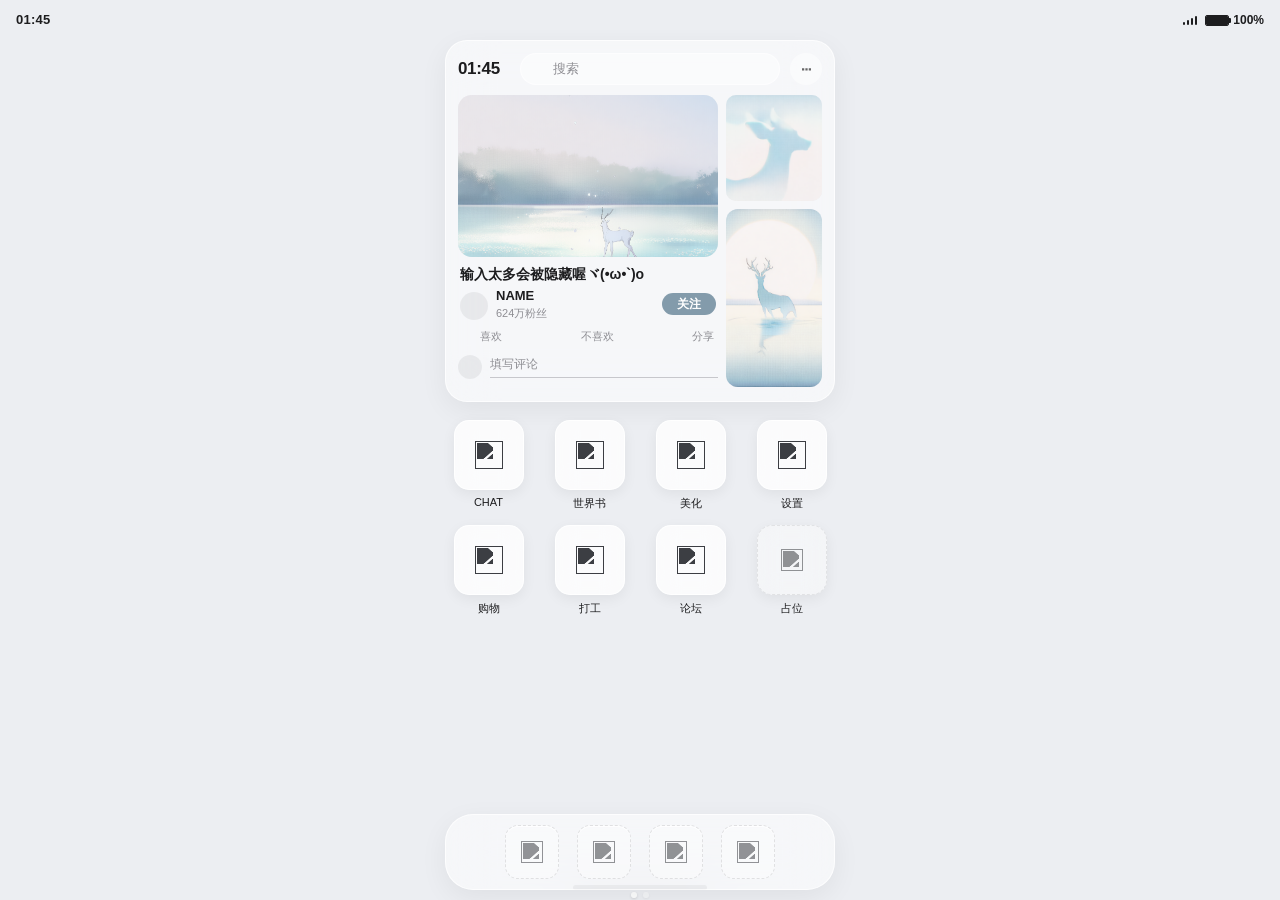
==== commit 69885054: "Add files via upload" ====
--- a/index.html
+++ b/index.html
@@ -10,7 +10,7 @@
     <meta name="mobile-web-app-capable" content="yes">
     <meta name="format-detection" content="telephone=no">
     <meta name="msapplication-tap-highlight" content="no">
-    <link rel="manifest" href="./manifest.webmanifest">
+    <link rel="manifest" href="./manifest.webmanifest" type="application/manifest+json">
     <link rel="icon" href="./pwa-icon.png" type="image/png">
     <link rel="apple-touch-icon" href="./pwa-icon.png">
     <meta name="theme-color" content="#eceef2">
@@ -266,24 +266,10 @@
     <script>
         if ('serviceWorker' in navigator) {
             const SW_URL = './service-worker.js?v=' + encodeURIComponent(window.__APP_VERSION__ || 'dev');
-            let swRegistered = false;
-
-            function registerServiceWorker() {
-                if (swRegistered) return;
-                swRegistered = true;
-                navigator.serviceWorker.register(SW_URL).catch(function (error) {
-                    console.warn('Service Worker 注册失败:', error);
-                    swRegistered = false;
-                });
-            }
-
-            if ('requestIdleCallback' in window) {
-                requestIdleCallback(registerServiceWorker, { timeout: 4000 });
-            } else {
-                window.addEventListener('load', function () {
-                    setTimeout(registerServiceWorker, 1500);
-                }, { once: true });
-            }
+
+            navigator.serviceWorker.register(SW_URL, { scope: './' }).catch(function (error) {
+                console.warn('Service Worker 注册失败:', error);
+            });
         }
 
         if (typeof applyDisplayMode === 'function') {
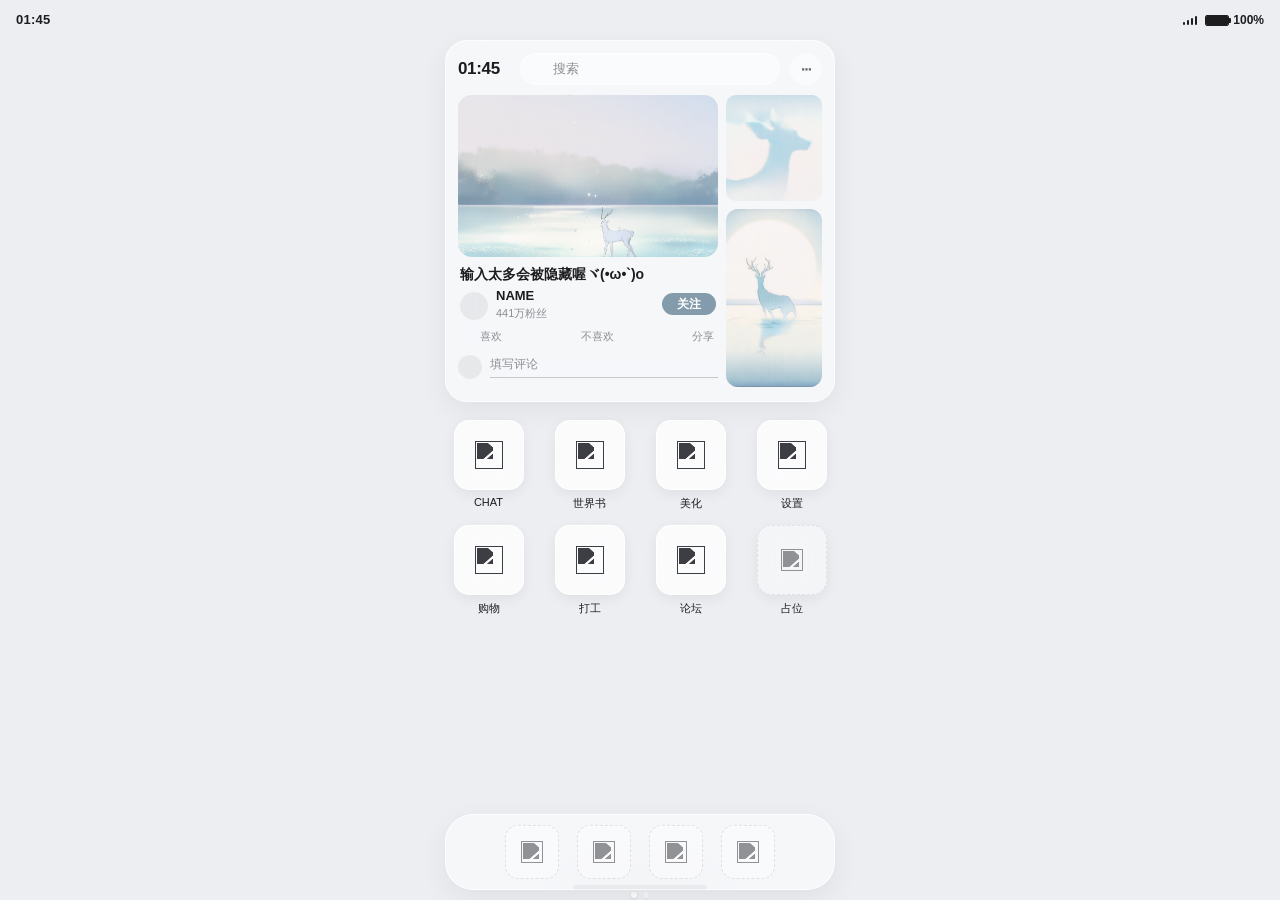
==== commit 8f0ce4b8: "Add files via upload" ====
--- a/index.html
+++ b/index.html
@@ -11,8 +11,8 @@
     <meta name="format-detection" content="telephone=no">
     <meta name="msapplication-tap-highlight" content="no">
     <link rel="manifest" href="./manifest.webmanifest" type="application/manifest+json">
-    <link rel="icon" href="./pwa-icon.png" type="image/png">
-    <link rel="apple-touch-icon" href="./pwa-icon.png">
+    <link rel="icon" href="./pwa-icon-192.png" type="image/png">
+    <link rel="apple-touch-icon" href="./pwa-icon-192.png">
     <meta name="theme-color" content="#eceef2">
     <link rel="stylesheet" href="./viewport.css?v=0.1.56">
     <script src="./device-runtime.js?v=0.1.54"></script>
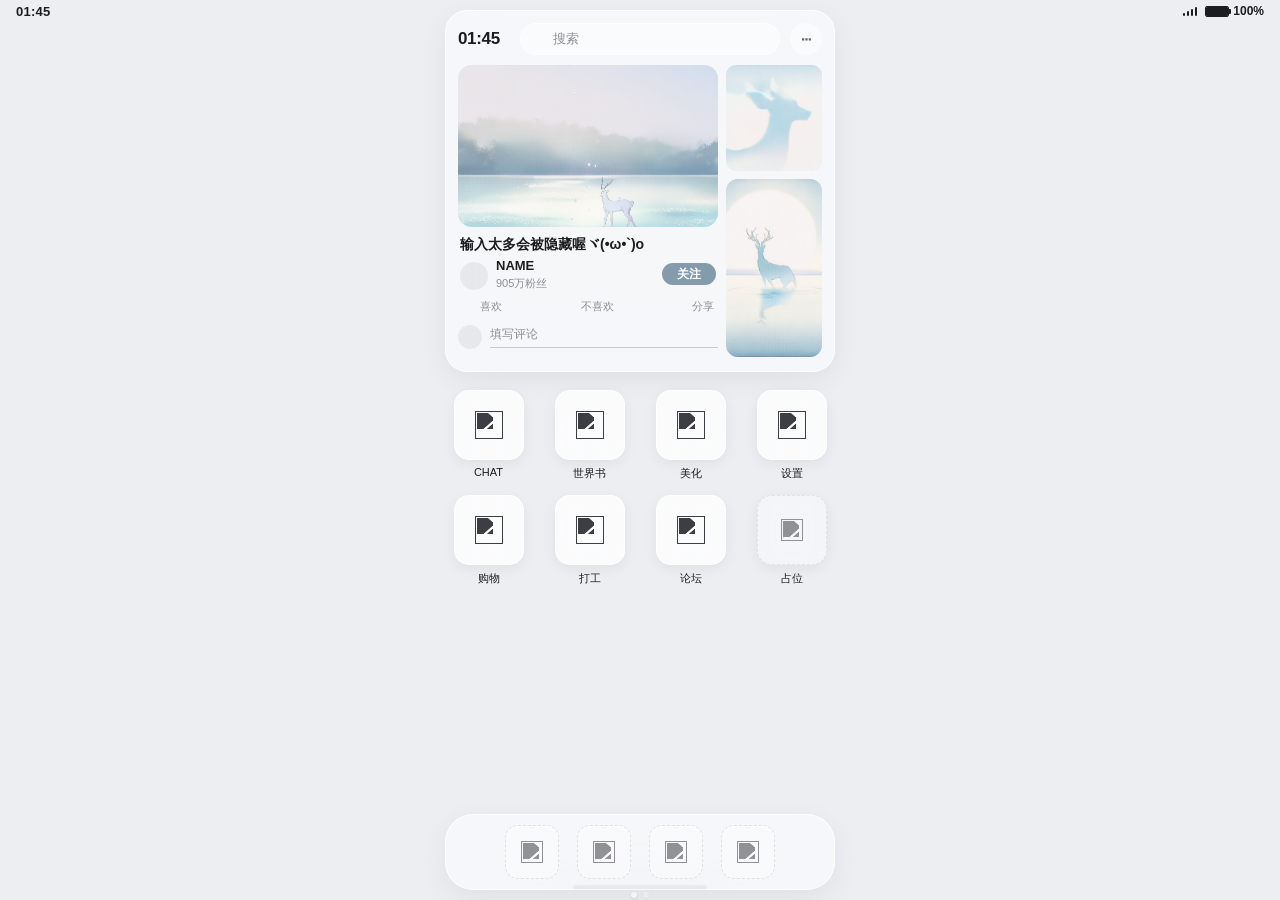
==== commit c2a92834: "Add files via upload" ====
--- a/index.html
+++ b/index.html
@@ -16,7 +16,7 @@
     <meta name="theme-color" content="#eceef2">
     <link rel="stylesheet" href="./viewport.css?v=0.1.56">
     <script src="./device-runtime.js?v=0.1.54"></script>
-    <link rel="stylesheet" href="./status-bar.css?v=0.1.58">
+    <link rel="stylesheet" href="./status-bar.css?v=0.1.59">
     <link rel="stylesheet" href="./home.css?v=0.1.99">
     <link rel="stylesheet" href="./chat-base.css?v=0.1.53">
     <link rel="stylesheet" href="./chat-components.css?v=0.1.34">
--- a/status-bar.css
+++ b/status-bar.css
@@ -1,21 +1,20 @@
 :root {
     --status-bar-content-height: 22px;
-    --status-bar-total: calc(var(--safe-top-effective, env(safe-area-inset-top, 0px)) + var(--status-bar-content-height) + 8px);
 }
 
-/* 透明叠层：只显示时间/电量/信号，背景由下方顶栏延伸 */
+/* 透明叠层：贴屏幕最顶，安全区内排一行时间/电量/信号 */
 .system-status-bar {
     position: absolute;
     top: 0;
     left: 0;
     right: 0;
     z-index: 300;
-    height: var(--status-bar-total);
     display: flex;
-    align-items: flex-end;
+    align-items: center;
     justify-content: space-between;
     gap: 10px;
-    padding: 0 16px 4px;
+    min-height: var(--status-bar-content-height);
+    padding: var(--safe-top-effective, env(safe-area-inset-top, 0px)) 16px 0;
     box-sizing: border-box;
     background: transparent !important;
     font-size: 13px;
@@ -105,65 +104,8 @@
     display: none !important;
 }
 
-/* 主屏：壁纸透过透明状态栏 */
-html[data-status-bar="on"] body.mode-home .iphone-container {
-    padding-top: var(--status-bar-total) !important;
+/* 主屏：状态栏自己处理顶部安全区，容器不再额外下移 */
+html[data-status-bar="on"] body.mode-home .iphone-container,
+html.preview-shell[data-status-bar="on"] body.mode-home .iphone-container {
+    padding-top: 0 !important;
 }
-
-html.preview-shell[data-status-bar="on"] body.mode-home .iphone-container {
-    padding-top: var(--status-bar-total) !important;
-}
-
-/* 内页：容器预留状态栏高度 */
-html[data-status-bar="on"] body.mode-chat .iphone-container,
-html[data-status-bar="on"] body.mode-settings .iphone-container,
-html[data-status-bar="on"] body.mode-decorate .iphone-container {
-    padding-top: var(--status-bar-total);
-    box-sizing: border-box;
-}
-
-/* 应用壳整体上移，顶栏才能填满状态栏预留区（否则只看到壁纸/底色） */
-html[data-status-bar="on"] body.mode-chat .iphone-container > .chat-app,
-html[data-status-bar="on"] body.mode-settings .iphone-container > .settings-app,
-html[data-status-bar="on"] body.mode-decorate .iphone-container > .decorate-app {
-    margin-top: calc(-1 * var(--status-bar-total));
-}
-
-/* 顶栏背景向上延伸：只加 padding，不再负 margin（避免被 .chat-app overflow 裁切） */
-html[data-status-bar="on"] .chat-header,
-html[data-status-bar="on"] .channels-header,
-html[data-status-bar="on"] .decorate-header,
-html[data-status-bar="on"] .settings-header,
-html[data-status-bar="on"] .group-manager-header {
-    padding-top: calc(var(--status-bar-total) + var(--header-pad-y, 10px)) !important;
-    box-sizing: border-box;
-}
-
-html[data-status-bar="on"] .decorate-header,
-html[data-status-bar="on"] .settings-header {
-    padding-top: calc(var(--status-bar-total) + 10px) !important;
-}
-
-html[data-status-bar="on"] .group-manager-header {
-    padding-top: calc(var(--status-bar-total) + 15px) !important;
-}
-
-/* 全屏子页：整页背景延伸进状态栏区 */
-html[data-status-bar="on"] .message-search-page,
-html[data-status-bar="on"] .profile-page,
-html[data-status-bar="on"] .signature-history-page {
-    padding-top: var(--status-bar-total);
-    box-sizing: border-box;
-}
-
-html[data-status-bar="on"] .signature-history-header {
-    padding-top: 15px !important;
-}
-
-html[data-status-bar="on"] .profile-back-btn {
-    top: calc(var(--status-bar-total) + 8px);
-}
-
-html[data-status-bar="on"] .message-search-top {
-    padding-top: 8px;
-}
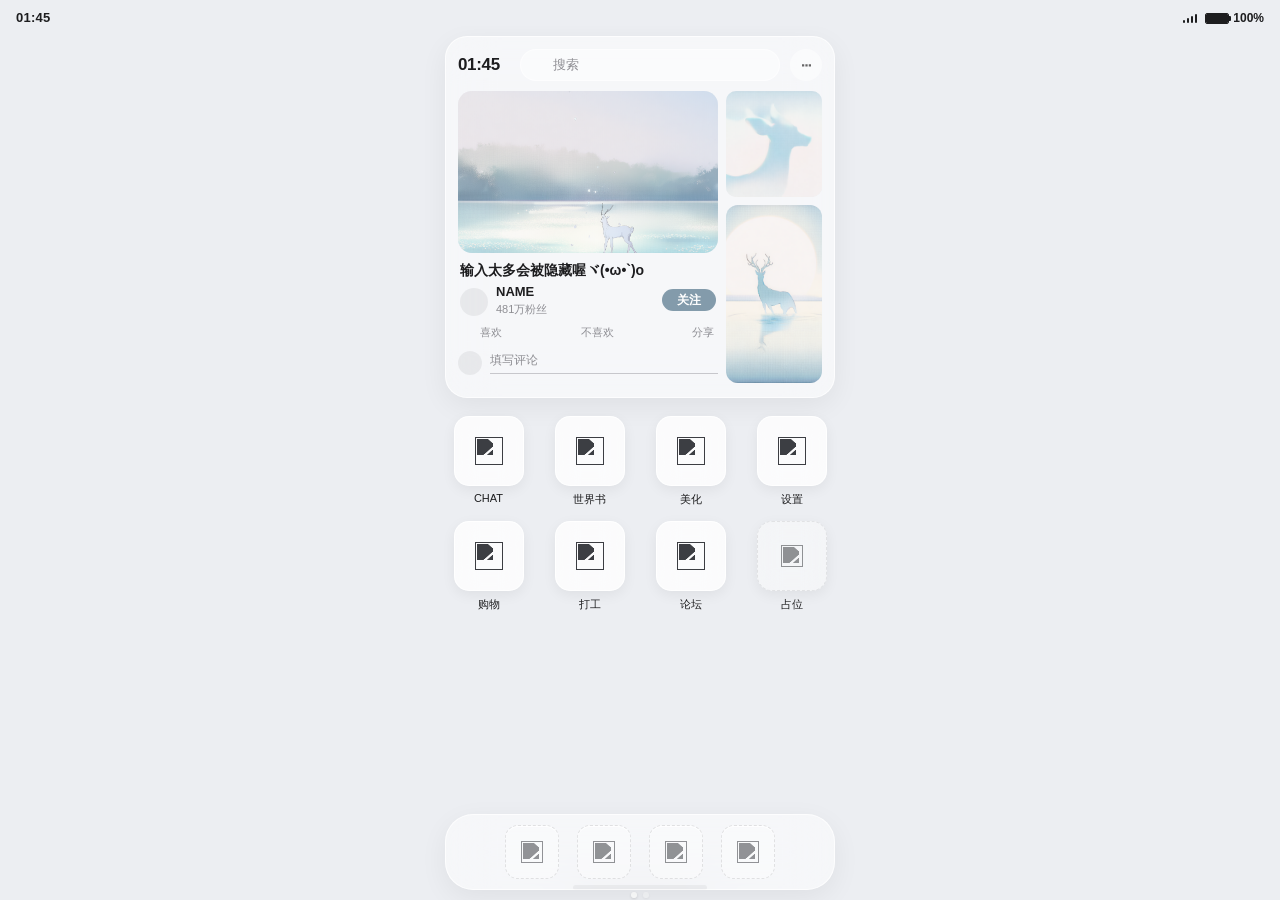
==== commit 0fe9f54d: "Add files via upload" ====
--- a/index.html
+++ b/index.html
@@ -6,24 +6,26 @@
     <meta name="viewport" content="width=device-width, initial-scale=1.0, maximum-scale=1.0, user-scalable=no, viewport-fit=cover, interactive-widget=resizes-content">
     <meta name="apple-mobile-web-app-capable" content="yes">
     <meta name="apple-mobile-web-app-status-bar-style" content="black-translucent">
-    <meta name="apple-mobile-web-app-title" content="小手机聊天">
+    <meta name="apple-mobile-web-app-title" content="鹿眠机">
     <meta name="mobile-web-app-capable" content="yes">
     <meta name="format-detection" content="telephone=no">
     <meta name="msapplication-tap-highlight" content="no">
     <link rel="manifest" href="./manifest.webmanifest" type="application/manifest+json">
     <link rel="icon" href="./pwa-icon-192.png" type="image/png">
     <link rel="apple-touch-icon" href="./pwa-icon-192.png">
-    <meta name="theme-color" content="#eceef2">
-    <link rel="stylesheet" href="./viewport.css?v=0.1.56">
-    <script src="./device-runtime.js?v=0.1.54"></script>
-    <link rel="stylesheet" href="./status-bar.css?v=0.1.59">
-    <link rel="stylesheet" href="./home.css?v=0.1.99">
-    <link rel="stylesheet" href="./chat-base.css?v=0.1.53">
-    <link rel="stylesheet" href="./chat-components.css?v=0.1.34">
-    <link rel="stylesheet" href="./chat-search.css?v=0.1.22">
-    <link rel="stylesheet" href="./chat-theme.css?v=0.1.34">
-    <link rel="stylesheet" href="./decorate.css?v=0.1.51">
-    <title>小手机聊天</title>
+    <meta name="theme-color" content="#f4f7fa">
+    <link rel="stylesheet" href="./viewport.css?v=0.1.59">
+    <script src="./device-runtime.js?v=0.1.56"></script>
+    <link rel="stylesheet" href="./status-bar.css?v=0.1.61">
+    <link rel="stylesheet" href="./home.css?v=0.1.100">
+    <link rel="stylesheet" href="./chat-base.css?v=0.1.64">
+    <link rel="stylesheet" href="./chat-components.css?v=0.1.41">
+    <link rel="stylesheet" href="./chat-search.css?v=0.1.24">
+    <link rel="stylesheet" href="./chat-theme.css?v=0.2.0">
+    <link rel="stylesheet" href="./themes/glass.css?v=0.1.6">
+    <link rel="stylesheet" href="./themes/warm.css?v=0.1.1">
+    <link rel="stylesheet" href="./decorate.css?v=0.2.0">
+    <title>鹿眠机</title>
     <style>
         * {
             margin: 0;
@@ -225,12 +227,12 @@
     </div>
 
     <input type="file" id="homeFileInput" accept="image/*">
-    <script src="storage.js?v=0.1.61"></script>
+    <script src="storage.js?v=0.1.65"></script>
     <script src="status-bar.js?v=0.1.57"></script>
     <script src="home.js?v=0.1.75"></script>
     <script src="api.js?v=0.1.22"></script>
     <script src="chat-ai.js?v=0.1.22"></script>
-    <script src="chat-state.js?v=0.1.22"></script>
+    <script src="chat-state.js?v=0.1.28"></script>
     <script src="chat-wallet-pay.js?v=0.1.22"></script>
     <script src="chat-utils.js?v=0.1.35"></script>
     <script src="chat-stickers.js?v=0.1.22"></script>
@@ -241,14 +243,14 @@
     <script src="chat-profile.js?v=0.1.22"></script>
     <script src="chat-chat-list.js?v=0.1.22"></script>
     <script src="chat-plus.js?v=0.1.23"></script>
-    <script src="chat-sidebar.js?v=0.1.22"></script>
+    <script src="chat-sidebar.js?v=0.1.23"></script>
     <script src="chat-settings.js?v=0.1.22"></script>
     <script src="chat-core.js?v=0.1.54"></script>
-    <script src="chat-render-sidebar.js?v=0.1.47"></script>
+    <script src="chat-render-sidebar.js?v=0.1.48"></script>
     <script src="chat-render-contacts.js?v=0.1.22"></script>
-    <script src="chat-render-pay.js?v=0.1.22"></script>
-    <script src="chat-render-chat.js?v=0.1.53"></script>
-    <script src="chat-render-profile.js?v=0.1.22"></script>
+    <script src="chat-render-pay.js?v=0.1.23"></script>
+    <script src="chat-render-chat.js?v=0.1.54"></script>
+    <script src="chat-render-profile.js?v=0.1.23"></script>
     <script src="chat-render-modals.js?v=0.1.33"></script>
     <script src="chat-render-search.js?v=0.1.52"></script>
     <script src="chat-channels.js?v=0.1.23"></script>
@@ -260,8 +262,8 @@
     <script src="chat-wallet.js?v=0.1.23"></script>
     <script src="chat-render-wallet.js?v=0.1.23"></script>
     <script src="chat.js?v=0.1.22"></script>
-    <script src="setting.js?v=0.1.54"></script>
-    <script src="decorate.js?v=0.1.54"></script>
+    <script src="setting.js?v=0.1.55"></script>
+    <script src="decorate.js?v=0.1.77"></script>
 
     <script>
         if ('serviceWorker' in navigator) {
--- a/viewport.css
+++ b/viewport.css
@@ -3,8 +3,8 @@
  * body.mode-home | mode-chat | mode-settings | mode-decorate 由 JS 切换
  */
 :root {
-    --app-bg: #FAF6EB;
-    --tab-bar-bg: #F0E8D4;
+    --app-bg: #f4f7fa;
+    --tab-bar-bg: rgba(255, 255, 255, 0.78);
     --app-height: 100dvh;
     --safe-top: env(safe-area-inset-top, 0px);
     --safe-bottom: env(safe-area-inset-bottom, 0px);
@@ -311,7 +311,7 @@
 
 .chat-fullscreen .message-select-bar {
     padding-bottom: max(8px, var(--safe-bottom-effective));
-    background: #F0E8D4;
+    background: var(--chat-chrome-bg);
 }
 
 html[data-input="keyboard-open"] .chat-composer .chat-tools-bar,
@@ -472,7 +472,7 @@
 
 html[data-os="ios"] .chat-composer > .chat-tools-bar:last-child {
     padding-bottom: calc(8px + var(--safe-bottom-effective));
-    background: #F0E8D4;
+    background: var(--chat-chrome-bg);
 }
 
 html[data-os="ios"][data-input="keyboard-open"] .chat-composer > :last-child {
--- a/status-bar.css
+++ b/status-bar.css
@@ -1,20 +1,24 @@
 :root {
     --status-bar-content-height: 22px;
-}
-
-/* 透明叠层：贴屏幕最顶，安全区内排一行时间/电量/信号 */
+    --status-bar-gap: 4px;
+    --status-bar-offset: 8px;
+    --status-bar-safe-top: max(0px, calc(var(--safe-top-effective, env(safe-area-inset-top, 0px)) - var(--status-bar-offset)));
+    --status-bar-total: calc(var(--status-bar-safe-top) + var(--status-bar-content-height) + var(--status-bar-gap));
+}
+
+/* 透明叠层：只显示时间/电量/信号，背景由下方顶栏延伸 */
 .system-status-bar {
     position: absolute;
     top: 0;
     left: 0;
     right: 0;
     z-index: 300;
+    height: var(--status-bar-total);
     display: flex;
-    align-items: center;
+    align-items: flex-end;
     justify-content: space-between;
     gap: 10px;
-    min-height: var(--status-bar-content-height);
-    padding: var(--safe-top-effective, env(safe-area-inset-top, 0px)) 16px 0;
+    padding: 0 16px 2px;
     box-sizing: border-box;
     background: transparent !important;
     font-size: 13px;
@@ -24,6 +28,11 @@
     pointer-events: none;
     user-select: none;
     -webkit-user-select: none;
+}
+
+/* 子元素默认 pointer-events:auto 会挡住下层按钮，必须一并禁用 */
+.system-status-bar * {
+    pointer-events: none;
 }
 
 body.mode-home .system-status-bar {
@@ -104,8 +113,102 @@
     display: none !important;
 }
 
-/* 主屏：状态栏自己处理顶部安全区，容器不再额外下移 */
-html[data-status-bar="on"] body.mode-home .iphone-container,
+/* 主屏：壁纸透过透明状态栏 */
+html[data-status-bar="on"] body.mode-home .iphone-container {
+    padding-top: var(--status-bar-total) !important;
+}
+
 html.preview-shell[data-status-bar="on"] body.mode-home .iphone-container {
-    padding-top: 0 !important;
-}
+    padding-top: var(--status-bar-total) !important;
+}
+
+/* 内页：容器预留状态栏高度 */
+html[data-status-bar="on"] body.mode-chat .iphone-container,
+html[data-status-bar="on"] body.mode-settings .iphone-container,
+html[data-status-bar="on"] body.mode-decorate .iphone-container {
+    padding-top: var(--status-bar-total);
+    box-sizing: border-box;
+}
+
+/* 应用壳整体上移，顶栏才能填满状态栏预留区（否则只看到壁纸/底色） */
+html[data-status-bar="on"] body.mode-chat .iphone-container > .chat-app,
+html[data-status-bar="on"] body.mode-settings .iphone-container > .settings-app,
+html[data-status-bar="on"] body.mode-decorate .iphone-container > .decorate-app {
+    margin-top: calc(-1 * var(--status-bar-total));
+}
+
+/* 顶栏背景向上延伸：只加 padding，不再负 margin（避免被 .chat-app overflow 裁切） */
+html[data-status-bar="on"] .chat-header,
+html[data-status-bar="on"] .channels-header,
+html[data-status-bar="on"] .decorate-header,
+html[data-status-bar="on"] .settings-header,
+html[data-status-bar="on"] .group-manager-header {
+    padding-top: calc(var(--status-bar-total) + var(--header-pad-y, 10px)) !important;
+    box-sizing: border-box;
+}
+
+html[data-status-bar="on"] .decorate-header,
+html[data-status-bar="on"] .settings-header {
+    padding-top: calc(var(--status-bar-total) + 10px) !important;
+}
+
+html[data-status-bar="on"] .group-manager-header {
+    padding-top: calc(var(--status-bar-total) + 15px) !important;
+}
+
+/* 全屏子页：整页背景延伸进状态栏区 */
+html[data-status-bar="on"] .message-search-page,
+html[data-status-bar="on"] .profile-page,
+html[data-status-bar="on"] .signature-history-page {
+    padding-top: var(--status-bar-total);
+    box-sizing: border-box;
+}
+
+html[data-status-bar="on"] .signature-history-header {
+    padding-top: 15px !important;
+}
+
+html[data-status-bar="on"] .profile-back-btn {
+    top: calc(var(--status-bar-total) + 8px);
+}
+
+html[data-status-bar="on"] .message-search-top {
+    padding-top: 8px;
+}
+
+/* 红包/转账详情：顶栏背景延伸进状态栏区，内容下移到状态栏下方 */
+html[data-status-bar="on"] .redpacket-detail-header {
+    padding-top: calc(var(--status-bar-total) + 14px);
+    height: calc(118px + var(--status-bar-total));
+    box-sizing: border-box;
+}
+
+html[data-status-bar="on"] .redpacket-detail-back {
+    top: calc(var(--status-bar-total) + 10px);
+}
+
+html[data-status-bar="on"] .redpacket-detail-header-link {
+    top: calc(var(--status-bar-total) + 14px);
+}
+
+html[data-status-bar="on"] .transfer-detail-header {
+    padding-top: var(--status-bar-total);
+    height: calc(52px + var(--status-bar-total));
+    box-sizing: border-box;
+}
+
+/* 红包/转账全屏浮层：整页提到状态栏之上，状态栏仍叠最顶且穿透点击 */
+html:has(.redpacket-flow.show) .chat-fullscreen,
+html:has(.transfer-detail-flow.show) .chat-fullscreen {
+    z-index: 350;
+}
+
+html:has(.redpacket-flow.show) .system-status-bar,
+html:has(.transfer-detail-flow.show) .system-status-bar {
+    z-index: 4000;
+}
+
+/* 红包详情红底顶栏：状态栏文字改白色 */
+html[data-status-bar="on"]:has(.rp-phase-detail) body.mode-chat .system-status-bar {
+    color: #fff;
+}
--- a/home.css
+++ b/home.css
@@ -797,20 +797,28 @@
     width: 100%;
     padding: 13px;
     margin: 8px 0;
-    border: none;
+    border: 1px solid var(--chat-btn-border, transparent);
     border-radius: 12px;
     font-size: 16px;
-    cursor: pointer;
-}
-
-.home-modal-btn-primary {
-    background: #007aff;
-    color: #fff;
-}
-
+    font-weight: 600;
+    cursor: pointer;
+    background: var(--chat-btn-surface, rgba(120, 120, 128, 0.12));
+    color: var(--chat-btn-color, #007aff);
+    box-shadow: var(--chat-btn-shadow, none);
+    backdrop-filter: var(--chat-btn-blur, none);
+    -webkit-backdrop-filter: var(--chat-btn-blur, none);
+    transition: box-shadow 0.15s ease, transform 0.08s ease;
+}
+
+.home-modal-btn:active {
+    box-shadow: var(--chat-btn-shadow-active, none);
+    transform: scale(0.98);
+}
+
+.home-modal-btn-primary,
 .home-modal-btn-secondary {
-    background: rgba(120, 120, 128, 0.12);
-    color: #007aff;
+    background: var(--chat-btn-surface, rgba(120, 120, 128, 0.12));
+    color: var(--chat-btn-color, #007aff);
 }
 
 .home-modal-close {
--- a/chat-base.css
+++ b/chat-base.css
@@ -5,7 +5,7 @@
     --safe-area-left: var(--safe-left, env(safe-area-inset-left, 0px));
     --safe-area-right: var(--safe-right, env(safe-area-inset-right, 0px));
 }
-.sidebar { position:fixed; left:-280px; top:0; width:280px; height:100%; background:linear-gradient(to bottom, #ffffff 0%, #ffffff 52%, #FAF6EB 100%); z-index:1001; transition:left 0.3s; }
+.sidebar { position:fixed; left:-280px; top:0; width:280px; height:100%; background:linear-gradient(to bottom, #ffffff 0%, #ffffff 52%, var(--chat-sidebar-gradient-end) 100%); z-index:1001; transition:left 0.3s; }
 .sidebar.open { left:0; }
 .sidebar-bg { height:180px; background-position:center; background-size:cover; background-repeat:no-repeat; position:relative; }
 .sidebar-bg::after { content:''; position:absolute; left:0; right:0; bottom:0; height:72%; background:linear-gradient(to bottom, rgba(255,255,255,0) 0%, rgba(255,255,255,0.2) 56%, rgba(255,255,255,0.62) 82%, rgba(255,255,255,0.96) 100%); pointer-events:none; }
@@ -16,16 +16,16 @@
 .user-details { display:flex; flex-direction:column; gap:4px; }
 .user-nick-row { display:flex; align-items:center; gap:8px; }
 .user-nickname { font-size:18px; font-weight:600; }
-.switch-account { font-size:10px; color:#E48C64; cursor:pointer; }
+.switch-account { font-size:10px; color:var(--chat-accent); cursor:pointer; }
 .user-signature { font-size:14px; color:#8e8e93; }
 .sidebar-menu { padding:10px 0; background:transparent; }
 .menu-item { padding:15px 20px; cursor:pointer; display:flex; align-items:center; gap:8px; }
-.menu-item:hover { background:rgba(243,229,192,0.35); }
+.menu-item:hover { background:var(--chat-muted-surface); }
 .menu-icon-svg { width:18px; height:18px; display:inline-block; background-color:currentColor; -webkit-mask-image:var(--icon-url); -webkit-mask-repeat:no-repeat; -webkit-mask-position:center; -webkit-mask-size:contain; mask-image:var(--icon-url); mask-repeat:no-repeat; mask-position:center; mask-size:contain; flex:0 0 18px; }
 .sidebar-overlay { position:fixed; top:0; left:0; right:0; bottom:0; background:rgba(0,0,0,0.5); z-index:1000; display:none; }
 .sidebar-overlay.show { display:block; }
 
-.chat-header { position:relative; flex-shrink:0; display:flex; align-items:center; justify-content:space-between; padding:10px 16px; background:#F0E8D4; border-bottom:1px solid #e5e5e5; }
+.chat-header { position:relative; flex-shrink:0; display:flex; align-items:center; justify-content:space-between; padding:10px 16px; background:var(--chat-chrome-bg); border-bottom:1px solid var(--chat-border-subtle); }
 .back-btn {
     width:30px;
     height:30px;
@@ -60,12 +60,12 @@
 .empty-state { height:100%; display:flex; align-items:center; justify-content:center; }
 
 .chat-list { padding:0; position:relative; }
-.chat-item { display:flex; align-items:center; gap:12px; padding:12px 15px; background:#FAF6EB; border-radius:0; border-bottom:1px solid #f2f2f7; position:relative; }
+.chat-item { display:flex; align-items:center; gap:12px; padding:12px 15px; background:var(--chat-surface); border-radius:0; border-bottom:1px solid var(--chat-border-subtle); position:relative; }
 .chat-item-main { flex:1; min-width:0; }
 .chat-item-preview { font-size:12px; color:#8e8e93; white-space:nowrap; overflow:hidden; text-overflow:ellipsis; }
-.chat-item:active { background:#F8F1DF; }
-.chat-item.pinned { background:rgba(243,229,192,0.35); }
-.pinned-badge { position:absolute; left:0; top:0; width:3px; height:100%; background:rgba(243,229,192,0.35); }
+.chat-item:active { background:var(--chat-surface-active); }
+.chat-item.pinned { background:var(--chat-muted-surface); }
+.pinned-badge { position:absolute; left:0; top:0; width:3px; height:100%; background:var(--chat-muted-surface); }
 .context-menu { position:fixed; background:white; border-radius:12px; box-shadow:0 4px 12px rgba(0,0,0,0.15); z-index:2000; min-width:140px; overflow:hidden; }
 .context-menu-item { padding:14px 16px; cursor:pointer; font-size:15px; display:flex; align-items:center; gap:10px; }
 .context-menu-item:hover { background:#f2f2f7; }
@@ -80,11 +80,11 @@
 .message-context-menu-item.danger { color: #ff3b30; }
 .message-context-menu-item.disabled { color: #b0b0b5; pointer-events: none; }
 
-.profile-page { position:absolute; top:0; left:0; right:0; bottom:0; background:#FAF6EB; z-index:100; display:flex; flex-direction:column; overflow:hidden; }
+.profile-page { position:absolute; top:0; left:0; right:0; bottom:0; background:var(--app-bg); z-index:100; display:flex; flex-direction:column; overflow:hidden; }
 .profile-back-btn { position:absolute; top:50px; left:15px; width:36px; height:36px; display:flex; align-items:center; justify-content:center; color:#1d1d1f; font-size:24px; cursor:pointer; z-index:10; }
 .profile-bg { height:25%; background:linear-gradient(135deg, #667eea 0%, #764ba2 100%); position:relative; background-size:cover; background-position:center; cursor:pointer; }
 .profile-bg::after { content:''; position:absolute; left:0; right:0; bottom:0; height:72%; background:linear-gradient(to bottom, rgba(255,255,255,0) 0%, rgba(255,255,255,0.2) 56%, rgba(255,255,255,0.62) 82%, rgba(255,255,255,0.96) 100%); pointer-events:none; }
-.profile-card { margin:-30px 0 0; background:linear-gradient(to bottom, #ffffff 0%, #ffffff 30%, #FAF6EB 100%); border-radius:16px 16px 0 0; padding:20px 20px 0 20px; position:relative; z-index:5; box-shadow:0 2px 10px rgba(0,0,0,0.05); flex:1; overflow-y:auto; }
+.profile-card { margin:-30px 0 0; background:linear-gradient(to bottom, #ffffff 0%, #ffffff 30%, var(--profile-card-gradient-end) 100%); border-radius:16px 16px 0 0; padding:20px 20px 0 20px; position:relative; z-index:5; box-shadow:0 2px 10px rgba(0,0,0,0.05); flex:1; overflow-y:auto; }
 .profile-avatar-section { display:flex; align-items:center; gap:15px; margin-bottom:15px; }
 .profile-like-section { display:flex; flex-direction:column; align-items:center; gap:4px; cursor:pointer; padding:8px; border-radius:8px; transition:background 0.2s; position:relative; }
 .profile-like-section:hover { background:rgba(0,0,0,0.05); }
@@ -111,9 +111,10 @@
 .profile-zone-title { font-size:16px; font-weight:600; color:#1d1d1f; margin-bottom:10px; }
 .profile-zone-empty { text-align:center; padding:30px 0; color:#8e8e93; font-size:14px; }
 .profile-bottom-actions { display:flex; gap:10px; padding:10px 15px 25px; background:white; border-top:1px solid #e5e5e5; }
-.profile-action-btn { flex:1; padding:12px; border-radius:10px; border:none; font-size:15px; font-weight:500; line-height:1; cursor:pointer; display:flex; align-items:center; justify-content:center; }
-.profile-action-btn.primary { background:#E48C64; color:white; }
-.profile-action-btn.secondary { background:rgba(243,229,192,0.35); color:#987754; }
+.profile-action-btn { flex:1; padding:12px; border-radius:10px; border:1px solid var(--chat-btn-border, var(--chat-border-subtle)); font-size:15px; font-weight:600; line-height:1; cursor:pointer; display:flex; align-items:center; justify-content:center; background:var(--chat-btn-surface, var(--chat-muted-surface)); color:var(--chat-btn-color, var(--chat-text-accent)); box-shadow:var(--chat-btn-shadow, none); backdrop-filter:var(--chat-btn-blur, none); -webkit-backdrop-filter:var(--chat-btn-blur, none); transition:box-shadow 0.15s ease, transform 0.08s ease; }
+.profile-action-btn.primary,
+.profile-action-btn.secondary { background:var(--chat-btn-surface, var(--chat-muted-surface)); color:var(--chat-btn-color, var(--chat-text-accent)); }
+.profile-action-btn:active { box-shadow:var(--chat-btn-shadow-active, none); transform:scale(0.98); }
 .profile-action-label { display:inline-flex; align-items:center; justify-content:center; gap:1px; line-height:1; transform:translateX(-2px) translateY(1px); }
 .profile-action-label-text { line-height:1; }
 .profile-action-caption { display:inline-block; line-height:1; transform:translateY(1px); }
@@ -131,13 +132,13 @@
 .avatar-unread-badge { position:absolute; top:-2px; right:-2px; width:16px; height:16px; background:#ff3b30; color:white; border-radius:50%; font-size:11px; display:flex; align-items:center; justify-content:center; padding:0; border:none; }
 .nav-unread-badge { position:absolute; top:-4px; right:-8px; min-width:16px; height:16px; background:#ff3b30; color:white; border-radius:8px; font-size:11px; display:flex; align-items:center; justify-content:center; padding:0 4px; }
 
-.chat-fullscreen { position:absolute; top:0; left:0; right:0; bottom:0; display:flex; flex-direction:column; background:#FAF6EB; z-index:100; padding-bottom:0; }
+.chat-fullscreen { position:absolute; top:0; left:0; right:0; bottom:0; display:flex; flex-direction:column; background:var(--app-bg); z-index:100; padding-bottom:0; }
 .chat-fullscreen .chat-header {
     display:flex;
     align-items:center;
     gap:12px;
     padding: calc(var(--header-pad-y, 10px) + var(--safe-top-effective, var(--safe-top, 0px))) 12px var(--header-pad-y, 10px);
-    background:#F0E8D4;
+    background:var(--chat-chrome-bg);
     border-bottom:1px solid #e5e5e5;
     position:sticky;
     top:0;
@@ -167,8 +168,8 @@
     touch-action:manipulation;
 }
 .chat-fullscreen .chat-header-actions { display:flex; align-items:center; gap:8px; flex-shrink:0; position:relative; z-index:3; }
-.chat-fullscreen .message-select-all-btn { border:none; background:transparent; padding:6px 8px; font-size:14px; color:#987754; cursor:pointer; white-space:nowrap; }
-.chat-fullscreen .message-select-forward-btn { border:none; background:transparent; padding:6px 8px; cursor:pointer; display:flex; align-items:center; justify-content:center; color:#987754; }
+.chat-fullscreen .message-select-all-btn { border:none; background:transparent; padding:6px 8px; font-size:14px; color:var(--chat-text-accent); cursor:pointer; white-space:nowrap; }
+.chat-fullscreen .message-select-forward-btn { border:none; background:transparent; padding:6px 8px; cursor:pointer; display:flex; align-items:center; justify-content:center; color:var(--chat-text-accent); }
 .chat-fullscreen .message-select-forward-btn:disabled { opacity:0.4; cursor:not-allowed; }
 .chat-fullscreen .message-select-forward-icon { width:22px; height:22px; display:block; background-color:currentColor; -webkit-mask-image:var(--icon-url); -webkit-mask-repeat:no-repeat; -webkit-mask-position:center; -webkit-mask-size:contain; mask-image:var(--icon-url); mask-repeat:no-repeat; mask-position:center; mask-size:contain; }
 .chat-fullscreen .menu-btn {
@@ -202,12 +203,13 @@
 .chat-fullscreen .message-item.no-avatar .message-bubble { max-width:86%; }
 .chat-fullscreen .message-item.mine .message-bubble { align-items:flex-end; }
 .chat-fullscreen .message-item:not(.mine) .message-bubble { align-items:flex-start; }
-.chat-fullscreen .message-content { padding:10px 14px; border-radius:18px; font-size:15px; line-height:1.4; max-width:100%; overflow-wrap:anywhere; word-break:break-word; cursor:pointer; touch-action:manipulation; min-height:44px; display:flex; flex-direction:column; align-items:flex-start; justify-content:center; gap:6px; text-align:left; }
+.chat-fullscreen .message-content { padding:6px 14px; border-radius:999px; font-size:15px; line-height:1.35; max-width:100%; overflow-wrap:anywhere; word-break:break-word; cursor:pointer; touch-action:manipulation; min-height:0; display:flex; flex-direction:column; align-items:flex-start; justify-content:center; gap:4px; text-align:left; }
 .chat-fullscreen .message-content .quoted-message-block { align-self:stretch; width:100%; box-sizing:border-box; }
 .chat-fullscreen .message-content .forward-from-tag { align-self:stretch; width:100%; }
-.chat-fullscreen .message-item:not(.mine) .message-content { background:white; border-radius:0 18px 18px 18px; }
-.chat-fullscreen .message-item.mine .message-content { background:#E48C64; color:white; border-radius:18px 0 18px 18px; }
-.chat-fullscreen .message-item.mine .message-content, .chat-fullscreen .message-item.mine .message-content * { color:#ffffff; }
+.chat-fullscreen .message-item:not(.mine) .message-content { background:var(--chat-bubble-other, white); color:var(--chat-bubble-glass-text, inherit); border-radius:999px; }
+.chat-fullscreen .message-item.mine .message-content { background:var(--chat-bubble-mine, var(--chat-accent)); color:var(--chat-bubble-glass-text, white); border-radius:999px; }
+.chat-fullscreen .message-item.mine .message-content:not(.message-content-image):not(.message-content-sticker):not(.message-content-photo),
+.chat-fullscreen .message-item.mine .message-content:not(.message-content-image):not(.message-content-sticker):not(.message-content-photo) * { color:var(--chat-bubble-glass-text, #ffffff); }
 .chat-fullscreen .quoted-message-block { margin-bottom:8px; padding:8px 10px; border-radius:10px; background:rgba(0,0,0,0.12); min-width:0; max-width:100%; overflow:hidden; }
 .chat-fullscreen .message-item:not(.mine) .quoted-message-block { background:rgba(154,139,122,0.18); }
 .chat-fullscreen .quoted-message-author { font-size:12px; font-weight:600; opacity:0.9; margin-bottom:2px; overflow:hidden; text-overflow:ellipsis; white-space:nowrap; }
@@ -227,6 +229,7 @@
 .chat-fullscreen .message-photo-img { display:block; width:100%; height:auto; max-height:280px; object-fit:cover; background:#ddd; }
 .chat-fullscreen .mock-image-note { width:190px; max-width:60vw; aspect-ratio:1 / 1; border-radius:10px; background:rgba(255,255,255,0.45); border:1px solid rgba(255,255,255,0.65); box-shadow:0 6px 18px rgba(0,0,0,0.08); backdrop-filter:blur(8px); -webkit-backdrop-filter:blur(8px); display:flex; align-items:center; justify-content:center; padding:14px; box-sizing:border-box; }
 .chat-fullscreen .mock-image-note-text { text-align:center; font-size:14px; line-height:1.45; color:#4a4a4a; word-break:break-word; white-space:pre-wrap; }
+.chat-fullscreen .message-item.mine .mock-image-note-text { color:#4a4a4a; }
 .chat-fullscreen .message-content-voice { display:flex; flex-direction:row; align-items:center; gap:10px; white-space:nowrap; cursor:pointer; user-select:none; min-width:88px; }
 .chat-fullscreen .voice-play-icon { font-size:13px; opacity:0.92; }
 .chat-fullscreen .voice-duration { font-size:13px; font-weight:500; opacity:0.95; }
@@ -239,7 +242,7 @@
   background:currentColor; display:block;
 }
 .chat-fullscreen .voice-transcript { margin-top:6px; padding:8px 10px; border-radius:10px; min-width:120px; background:rgba(0,0,0,0.06); color:#555; font-size:13px; line-height:1.45; white-space:pre-wrap; word-break:break-word; }
-.chat-fullscreen .message-item.mine .voice-transcript { background:rgba(243,229,192,0.35); color:#987754; }
+.chat-fullscreen .message-item.mine .voice-transcript { background:var(--chat-voice-transcript-bg); color:var(--chat-voice-transcript-text); }
 .chat-fullscreen .typing-indicator { display:flex; gap:4px; padding:8px 12px; background:white; border-radius:0 18px 18px 18px; }
 .chat-fullscreen .typing-dot { width:8px; height:8px; background:#c7c7cc; border-radius:50%; animation:typingBounce 1.4s infinite ease-in-out; }
 .chat-fullscreen .typing-dot:nth-child(1) { animation-delay:0s; }
@@ -254,46 +257,46 @@
 .chat-fullscreen .message-item.mine .message-time-inline { order:1; }
 .chat-fullscreen .message-item.mine .message-bubble { order:2; }
 .chat-fullscreen .message-item.mine .message-avatar { order:3; }
-.chat-fullscreen .message-item.selected .message-content-sticker .message-sticker-img, .chat-fullscreen .message-item.selected .message-content-sticker .message-sticker-fallback { outline:2px solid #E48C64; outline-offset:2px; border-radius:8px; }
-.chat-fullscreen .message-item.selected .message-content, .chat-fullscreen .message-item.selected .message-content-voice, .chat-fullscreen .message-item.selected .withdraw-notice { outline:2px solid #E48C64; outline-offset:1px; }
+.chat-fullscreen .message-item.selected .message-content-sticker .message-sticker-img, .chat-fullscreen .message-item.selected .message-content-sticker .message-sticker-fallback { outline:2px solid var(--chat-accent); outline-offset:2px; border-radius:8px; }
+.chat-fullscreen .message-item.selected .message-content, .chat-fullscreen .message-item.selected .message-content-voice, .chat-fullscreen .message-item.selected .withdraw-notice { outline:2px solid var(--chat-accent); outline-offset:1px; }
 .chat-fullscreen .message-item.selected .pay-card-transfer,
-.chat-fullscreen .message-item.selected .pay-card-qq-envelope { outline:2px solid #E48C64; outline-offset:2px; border-radius:10px; }
+.chat-fullscreen .message-item.selected .pay-card-qq-envelope { outline:2px solid var(--chat-accent); outline-offset:2px; border-radius:10px; }
 .chat-fullscreen .message-item-system { justify-content:center; width:100%; cursor:pointer; touch-action:manipulation; }
 .chat-fullscreen .message-item-system .message-system-notice-wrap { width:100%; }
-.chat-fullscreen .message-item-system.selected .message-system-notice { outline:2px solid #E48C64; outline-offset:2px; border-radius:10px; }
+.chat-fullscreen .message-item-system.selected .message-system-notice { outline:2px solid var(--chat-accent); outline-offset:2px; border-radius:10px; }
 .chat-fullscreen .message-item-system .message-check { order:2; }
 .chat-fullscreen .message-check { width:18px; height:18px; border-radius:50%; border:1px solid #d7c3a1; color:#ffffff; font-size:12px; display:flex; align-items:center; justify-content:center; align-self:center; background:transparent; }
-.chat-fullscreen .message-check.checked { background:#E48C64; border-color:#E48C64; }
+.chat-fullscreen .message-check.checked { background:var(--chat-accent); border-color:var(--chat-accent); }
 .chat-fullscreen .message-check { min-width:18px; min-height:18px; flex:0 0 18px; line-height:1; order:4; }
 .chat-fullscreen .message-item.withdrawn-row { justify-content:center; }
 .chat-fullscreen .message-item.withdrawn-row .message-bubble { align-items:center; max-width:100%; }
 .chat-fullscreen .message-item.withdrawn-row .message-avatar, .chat-fullscreen .message-item.withdrawn-row .message-time-inline { display:none; }
-.chat-fullscreen .withdraw-notice { display:flex; align-items:center; justify-content:center; gap:8px; background:rgba(243,229,192,0.35); color:#987754; border-radius:14px; padding:8px 12px; font-size:13px; text-align:center; }
-.chat-fullscreen .withdraw-view-btn { border:none; background:#E48C64; color:white; border-radius:10px; padding:2px 8px; font-size:12px; cursor:pointer; }
-.chat-fullscreen .chat-input-stack { flex-shrink:0; display:flex; flex-direction:column; background:#F0E8D4; border-top:1px solid #e5e5e5; }
+.chat-fullscreen .withdraw-notice { display:flex; align-items:center; justify-content:center; gap:8px; background:var(--chat-muted-surface); color:var(--chat-text-accent); border-radius:14px; padding:8px 12px; font-size:13px; text-align:center; }
+.chat-fullscreen .withdraw-view-btn { border:none; background:var(--chat-accent); color:white; border-radius:10px; padding:2px 8px; font-size:12px; cursor:pointer; }
+.chat-fullscreen .chat-input-stack { flex-shrink:0; display:flex; flex-direction:column; background:var(--chat-chrome-bg); border-top:1px solid #e5e5e5; }
 .chat-fullscreen .chat-input-stack .replying-quote-bar { border-top:none; }
-.chat-fullscreen .chat-sticker-suggest { flex-shrink:0; padding:8px 12px 0; background:#F0E8D4; }
+.chat-fullscreen .chat-sticker-suggest { flex-shrink:0; padding:8px 12px 0; background:var(--chat-chrome-bg); }
 .chat-fullscreen .chat-sticker-suggest-list { display:flex; gap:8px; overflow-x:auto; padding-bottom:8px; scrollbar-width:none; -ms-overflow-style:none; }
 .chat-fullscreen .chat-sticker-suggest-list::-webkit-scrollbar { display:none; width:0; height:0; }
-.chat-fullscreen .chat-sticker-suggest-item { flex:0 0 auto; width:68px; border:none; background:#FAF6EB; border-radius:10px; padding:6px; cursor:pointer; display:flex; flex-direction:column; align-items:center; gap:4px; }
+.chat-fullscreen .chat-sticker-suggest-item { flex:0 0 auto; width:68px; border:none; background:var(--chat-surface-solid); border-radius:10px; padding:6px; cursor:pointer; display:flex; flex-direction:column; align-items:center; gap:4px; }
 .chat-fullscreen .chat-sticker-suggest-item:active { transform:scale(0.96); opacity:0.9; }
 .chat-fullscreen .chat-sticker-suggest-img { width:52px; height:52px; object-fit:contain; display:block; background:transparent; }
 .chat-fullscreen .chat-sticker-suggest-desc { width:100%; font-size:11px; color:#6f5e4c; text-align:center; white-space:nowrap; overflow:hidden; text-overflow:ellipsis; }
 .chat-fullscreen .chat-input-bar { flex-shrink:0; display:flex; gap:10px; padding:12px 15px 10px; background:transparent; border-top:none; }
-.chat-fullscreen .chat-input { flex:1; padding:12px 16px; background:#FAF6EB; border:none; border-radius:20px; font-size:15px; }
-.chat-fullscreen .replying-quote-bar { flex-shrink:0; display:flex; align-items:center; gap:10px; padding:8px 12px; background:#F0E8D4; border-top:1px solid #e5e5e5; }
+.chat-fullscreen .chat-input { flex:1; padding:12px 16px; background:var(--chat-surface-solid); border:none; border-radius:20px; font-size:15px; }
+.chat-fullscreen .replying-quote-bar { flex-shrink:0; display:flex; align-items:center; gap:10px; padding:8px 12px; background:var(--chat-chrome-bg); border-top:1px solid #e5e5e5; }
 .chat-fullscreen .replying-quote-main { flex:1; min-width:0; padding:8px 10px; border-radius:10px; background:rgba(154,139,122,0.2); }
 .chat-fullscreen .replying-quote-title { font-size:12px; font-weight:600; color:#6f5e4c; margin-bottom:2px; }
 .chat-fullscreen .replying-quote-text { font-size:13px; color:#6f5e4c; white-space:nowrap; overflow:hidden; text-overflow:ellipsis; }
 .chat-fullscreen .replying-quote-close { width:26px; height:26px; border:none; border-radius:13px; background:rgba(154,139,122,0.35); color:#fff; font-size:18px; line-height:1; cursor:pointer; display:flex; align-items:center; justify-content:center; }
-.chat-fullscreen .receive-btn { padding:6px; background:#9A8B7A; color:white; border:none; border-radius:20px; font-size:15px; cursor:pointer; display:flex; align-items:center; justify-content:center; transition:transform 0.08s ease, opacity 0.08s ease; }
-.chat-fullscreen .send-btn { padding:6px; background:#E48C64; color:white; border:none; border-radius:20px; font-size:15px; cursor:pointer; display:flex; align-items:center; justify-content:center; transition:transform 0.08s ease, opacity 0.08s ease; }
-.chat-fullscreen .receive-btn:active, .chat-fullscreen .send-btn:active { transform:scale(0.92); opacity:0.92; }
-.chat-fullscreen .chat-tools-bar { flex-shrink:0; display:flex; justify-content:space-around; align-items:center; padding:8px 10px; background:#F0E8D4; border-top:none; }
+.chat-fullscreen .receive-btn { width:36px; height:36px; padding:6px; background:var(--chat-composer-action-bg, var(--chat-receive-btn)); color:var(--chat-accent); border:1px solid var(--chat-composer-action-border, transparent); box-shadow:var(--chat-composer-action-shadow, none); backdrop-filter:var(--chat-composer-action-blur, none); -webkit-backdrop-filter:var(--chat-composer-action-blur, none); border-radius:20px; font-size:15px; cursor:pointer; display:flex; align-items:center; justify-content:center; transition:box-shadow 0.15s ease, transform 0.08s ease; }
+.chat-fullscreen .send-btn { width:36px; height:36px; padding:6px; background:var(--chat-composer-action-bg, var(--chat-accent)); color:var(--chat-accent); border:1px solid var(--chat-composer-action-border, transparent); box-shadow:var(--chat-composer-action-shadow, none); backdrop-filter:var(--chat-composer-action-blur, none); -webkit-backdrop-filter:var(--chat-composer-action-blur, none); border-radius:20px; font-size:15px; cursor:pointer; display:flex; align-items:center; justify-content:center; transition:box-shadow 0.15s ease, transform 0.08s ease; }
+.chat-fullscreen .receive-btn:active, .chat-fullscreen .send-btn:active { transform:scale(0.92); box-shadow:var(--chat-btn-shadow-active, none); }
+.chat-fullscreen .chat-tools-bar { flex-shrink:0; display:flex; justify-content:space-around; align-items:center; padding:8px 10px; background:var(--chat-chrome-bg); border-top:none; }
 .chat-fullscreen .chat-tool-btn { border:none; background:transparent; cursor:pointer; padding:4px 6px; min-width:44px; display:flex; align-items:center; justify-content:center; }
 .chat-fullscreen .chat-tool-icon-svg { width:22px; height:22px; display:block; background-color:currentColor; -webkit-mask-image:var(--icon-url); -webkit-mask-repeat:no-repeat; -webkit-mask-position:center; -webkit-mask-size:contain; mask-image:var(--icon-url); mask-repeat:no-repeat; mask-position:center; mask-size:contain; }
-.chat-fullscreen .sticker-sheet { flex-shrink:0; background:#fff9ef; border-top:1px solid #e5d8bf; height:min(42vh, 380px); display:flex; flex-direction:column; }
-.chat-fullscreen .sticker-sheet-handle { width:46px; height:4px; border-radius:999px; background:#d7c3a1; margin:8px auto 6px; }
+.chat-fullscreen .sticker-sheet { flex-shrink:0; background:var(--chat-composer-sheet-bg); border-top:1px solid var(--chat-composer-sheet-border); height:min(42vh, 380px); display:flex; flex-direction:column; }
+.chat-fullscreen .sticker-sheet-handle { width:46px; height:4px; border-radius:999px; background:var(--chat-composer-sheet-handle); margin:8px auto 6px; }
 .chat-fullscreen .sticker-sheet-body { flex:1; min-height:220px; overflow-y:auto; padding:0 10px 8px; -webkit-overflow-scrolling:touch; overscroll-behavior:contain; scrollbar-width:none; -ms-overflow-style:none; }
 .chat-fullscreen .sticker-sheet-body::-webkit-scrollbar { display:none; width:0; height:0; }
 .chat-fullscreen .sticker-search-row { margin-bottom:8px; }
@@ -303,63 +306,66 @@
 .chat-fullscreen .sticker-item-img { width:100%; aspect-ratio:1 / 1; object-fit:cover; border-radius:8px; display:block; }
 .chat-fullscreen .sticker-item-desc { margin-top:4px; font-size:11px; color:#7f6d59; white-space:nowrap; overflow:hidden; text-overflow:ellipsis; text-align:center; }
 .chat-fullscreen .sticker-fav-btn { position:absolute; right:4px; top:4px; width:18px; height:18px; border:none; border-radius:9px; background:rgba(0,0,0,0.45); color:#fff; font-size:11px; line-height:1; cursor:pointer; }
-.chat-fullscreen .sticker-fav-btn.active { background:#E48C64; }
+.chat-fullscreen .sticker-fav-btn.active { background:var(--chat-accent); }
 .chat-fullscreen .sticker-empty { grid-column:1 / -1; text-align:center; color:#9a8b7a; font-size:13px; padding:18px 0; }
-.chat-fullscreen .sticker-sheet-tabs { display:flex; gap:6px; align-items:center; overflow-x:auto; padding:8px 10px; border-top:1px solid #e8dcc7; background:#fff9ef; }
-.chat-fullscreen .sticker-tab-btn { border:none; border-radius:14px; background:#f4ead6; color:#7f6d59; padding:6px 10px; font-size:12px; white-space:nowrap; cursor:pointer; }
-.chat-fullscreen .sticker-tab-btn.active { background:#E48C64; color:#fff; }
+.chat-fullscreen .sticker-sheet-tabs { display:flex; gap:6px; align-items:center; overflow-x:auto; padding:8px 10px; border-top:1px solid var(--chat-composer-sheet-border); background:var(--chat-composer-sheet-bg); }
+.chat-fullscreen .sticker-tab-btn { border:1px solid var(--chat-btn-border, var(--chat-border-subtle)); border-radius:14px; background:var(--chat-btn-surface, var(--chat-muted-surface)); color:var(--chat-btn-color, var(--chat-text-accent)); box-shadow:var(--chat-btn-shadow, none); backdrop-filter:var(--chat-btn-blur, none); -webkit-backdrop-filter:var(--chat-btn-blur, none); padding:6px 10px; font-size:12px; font-weight:600; white-space:nowrap; cursor:pointer; transition:box-shadow 0.15s ease, transform 0.08s ease; }
+.chat-fullscreen .sticker-tab-btn.active { background:var(--chat-btn-surface, var(--chat-muted-surface)); color:var(--chat-btn-color, var(--chat-accent)); border:1.5px solid var(--chat-accent); box-shadow:var(--chat-btn-shadow, none); }
+.chat-fullscreen .sticker-tab-btn:active { box-shadow:var(--chat-btn-shadow-active, none); transform:scale(0.98); }
 .chat-fullscreen .sticker-tab-plus { font-size:16px; line-height:1; padding:4px 10px; }
 .chat-fullscreen .sticker-tab-icon-btn { border:none; background:transparent; color:#7f6d59; padding:4px 6px; min-width:32px; display:flex; align-items:center; justify-content:center; cursor:pointer; }
 .chat-fullscreen .sticker-tab-icon-svg { width:20px; height:20px; display:block; background-color:currentColor; -webkit-mask-image:var(--icon-url); -webkit-mask-repeat:no-repeat; -webkit-mask-position:center; -webkit-mask-size:contain; mask-image:var(--icon-url); mask-repeat:no-repeat; mask-position:center; mask-size:contain; }
-.chat-fullscreen .sticker-tab-icon-btn.active { color:#E48C64; }
+.chat-fullscreen .sticker-tab-icon-btn.active { color:var(--chat-accent); }
 .chat-fullscreen .sticker-tab-icon-btn.favorite, .chat-fullscreen .sticker-tab-icon-btn.favorite.active { color:rgb(242, 202, 202); }
 .chat-fullscreen .sticker-manager-modal { max-width:360px; }
 .chat-fullscreen .sticker-preview-grid { margin:10px 0 12px; display:grid; grid-template-columns:repeat(4, minmax(0, 1fr)); gap:8px; max-height:180px; overflow-y:auto; }
-.chat-fullscreen .sticker-preview-item { position:relative; border-radius:8px; border:1px solid #f0e4cf; padding:4px; background:#fffdf7; }
+.chat-fullscreen .sticker-preview-item { position:relative; border-radius:8px; border:1px solid var(--chat-border-subtle); padding:4px; background:var(--chat-tool-surface); }
 .chat-fullscreen .sticker-preview-img { width:100%; aspect-ratio:1 / 1; object-fit:cover; border-radius:6px; display:block; }
 .chat-fullscreen .sticker-preview-desc { margin-top:3px; font-size:10px; color:#7f6d59; text-align:center; white-space:nowrap; overflow:hidden; text-overflow:ellipsis; }
 .chat-fullscreen .sticker-preview-remove { position:absolute; right:2px; top:2px; width:16px; height:16px; border:none; border-radius:8px; background:rgba(0,0,0,0.45); color:#fff; font-size:12px; line-height:1; cursor:pointer; }
-.chat-fullscreen .message-select-bar { flex-shrink:0; display:flex; align-items:center; justify-content:space-between; padding:10px 15px; background:#F0E8D4; border-top:1px solid #e5e5e5; }
+.chat-fullscreen .message-select-bar { flex-shrink:0; display:flex; align-items:center; justify-content:space-between; padding:10px 15px; background:var(--chat-chrome-bg); border-top:1px solid #e5e5e5; }
 .chat-fullscreen .message-select-cancel { font-size:14px; color:#8e8e93; cursor:pointer; }
 .chat-fullscreen .message-select-actions { display:flex; align-items:center; gap:10px; }
-.chat-fullscreen .message-select-clear { border:none; background:rgba(243,229,192,0.45); border-radius:10px; padding:8px 12px; font-size:13px; color:#987754; cursor:pointer; white-space:nowrap; }
+.chat-fullscreen .message-select-clear { border:none; background:var(--chat-muted-surface-strong); border-radius:10px; padding:8px 12px; font-size:13px; color:var(--chat-text-accent); cursor:pointer; white-space:nowrap; }
 .chat-fullscreen .message-select-delete { min-width:44px; min-height:36px; font-size:16px; display:flex; align-items:center; justify-content:center; }
 .chat-fullscreen .message-select-divider-wrap { position:sticky; bottom:6px; z-index:5; display:flex; align-items:center; gap:8px; padding:0 6px; margin-top:2px; pointer-events:none; }
 .chat-fullscreen .message-select-divider-line { flex:1; height:0; border-top:1px dashed #cdb48d; }
-.chat-fullscreen .message-select-to-here { pointer-events:auto; border:none; border-radius:12px; padding:4px 10px; font-size:12px; background:#fffdf7; color:#987754; white-space:nowrap; cursor:pointer; }
-
-.chat-fullscreen .forward-from-tag { font-size:11px; color:#987754; margin-bottom:4px; opacity:0.85; }
+.chat-fullscreen .message-select-to-here { pointer-events:auto; border:1px solid var(--chat-btn-border, var(--chat-border-subtle)); border-radius:12px; padding:4px 10px; font-size:12px; font-weight:600; background:var(--chat-btn-surface, var(--chat-tool-surface)); color:var(--chat-btn-color, var(--chat-text-accent)); box-shadow:var(--chat-btn-shadow, none); backdrop-filter:var(--chat-btn-blur, none); -webkit-backdrop-filter:var(--chat-btn-blur, none); white-space:nowrap; cursor:pointer; transition:box-shadow 0.15s ease, transform 0.08s ease; }
+.chat-fullscreen .message-select-to-here:active { box-shadow:var(--chat-btn-shadow-active, none); transform:scale(0.98); }
+
+.chat-fullscreen .forward-from-tag { font-size:11px; color:var(--chat-text-accent); margin-bottom:4px; opacity:0.85; }
 .chat-fullscreen .message-bubble-forward-merged { max-width:72%; }
 .chat-fullscreen .message-forward-merged { width:220px; max-width:72vw; padding:10px 12px; border-radius:12px; background:#fff; cursor:pointer; }
 .chat-fullscreen .message-item.mine .message-forward-merged { background:#fff; color:#333; }
 .chat-fullscreen .forward-merged-title { font-size:14px; font-weight:600; color:#333; margin-bottom:8px; }
 .chat-fullscreen .forward-merged-preview { display:flex; flex-direction:column; gap:4px; }
 .chat-fullscreen .forward-merged-line { font-size:12px; color:#666; white-space:nowrap; overflow:hidden; text-overflow:ellipsis; }
-.chat-fullscreen .forward-merged-more { margin-top:6px; font-size:11px; color:#987754; }
+.chat-fullscreen .forward-merged-more { margin-top:6px; font-size:11px; color:var(--chat-text-accent); }
 
 .forward-modal { text-align:left; max-width:340px; padding:22px 20px 18px; }
 .forward-mode-row { display:flex; gap:8px; margin-bottom:10px; }
-.forward-mode-btn { flex:1; border:none; border-radius:10px; padding:10px 8px; font-size:13px; background:rgba(243,229,192,0.35); color:#987754; cursor:pointer; }
-.forward-mode-btn.active { background:#E48C64; color:#fff; }
+.forward-mode-btn { flex:1; border:1px solid var(--chat-btn-border, var(--chat-border-subtle)); border-radius:10px; padding:10px 8px; font-size:13px; font-weight:600; background:var(--chat-btn-surface, var(--chat-muted-surface)); color:var(--chat-btn-color, var(--chat-text-accent)); box-shadow:var(--chat-btn-shadow, none); backdrop-filter:var(--chat-btn-blur, none); -webkit-backdrop-filter:var(--chat-btn-blur, none); cursor:pointer; transition:box-shadow 0.15s ease, transform 0.08s ease; }
+.forward-mode-btn.active { background:var(--chat-btn-surface, var(--chat-muted-surface)); color:var(--chat-btn-color, var(--chat-accent)); border:1.5px solid var(--chat-accent); box-shadow:var(--chat-btn-shadow, none); }
+.forward-mode-btn:active { box-shadow:var(--chat-btn-shadow-active, none); transform:scale(0.98); }
 .forward-selected-tip { font-size:12px; color:#8e8e93; margin-bottom:10px; }
-.forward-contact-list { max-height:220px; overflow-y:auto; margin-bottom:12px; border:1px solid rgba(243,229,192,0.45); border-radius:12px; }
+.forward-contact-list { max-height:220px; overflow-y:auto; margin-bottom:12px; border:1px solid var(--chat-muted-surface-strong); border-radius:12px; }
 .forward-contact-item { width:100%; border:none; background:transparent; display:flex; align-items:center; gap:10px; padding:10px 12px; cursor:pointer; text-align:left; }
-.forward-contact-item + .forward-contact-item { border-top:1px solid rgba(243,229,192,0.35); }
-.forward-contact-item.active { background:rgba(228,140,100,0.12); }
+.forward-contact-item + .forward-contact-item { border-top:1px solid var(--chat-muted-surface); }
+.forward-contact-item.active { background:var(--chat-press-bg); }
 .forward-contact-info { flex:1; min-width:0; }
 .forward-contact-empty { padding:18px 12px; text-align:center; }
 .forward-comment-wrap { margin-bottom:12px; }
-.forward-comment-input { width:100%; padding:10px 12px; border:1px solid rgba(243,229,192,0.45); background:rgba(243,229,192,0.35); border-radius:10px; font-size:14px; color:#333; box-sizing:border-box; }
+.forward-comment-input { width:100%; padding:10px 12px; border:1px solid var(--chat-muted-surface-strong); background:var(--chat-muted-surface); border-radius:10px; font-size:14px; color:#333; box-sizing:border-box; }
 .forward-comment-input::placeholder { color:#b0b0b5; }
-.forward-comment-input:focus { outline:none; border-color:#E48C64; }
+.forward-comment-input:focus { outline:none; border-color:var(--chat-accent); }
 .forward-record-modal { text-align:left; max-width:340px; padding:22px 20px 18px; }
 .forward-record-list { max-height:280px; overflow-y:auto; margin-bottom:12px; text-align:left; }
 .forward-record-item { padding:10px 0; border-bottom:1px solid #f2f2f7; }
 .forward-record-item:last-child { border-bottom:none; }
-.forward-record-author { font-size:13px; font-weight:600; color:#987754; margin-bottom:4px; }
+.forward-record-author { font-size:13px; font-weight:600; color:var(--chat-text-accent); margin-bottom:4px; }
 .forward-record-text { font-size:14px; color:#333; line-height:1.45; white-space:pre-wrap; word-break:break-word; }
 .modal-btn.primary.disabled { opacity:0.45; cursor:not-allowed; }
-.mock-voice-input { width:100%; padding:12px; border:1px solid rgba(243,229,192,0.35); background:rgba(243,229,192,0.35); border-radius:8px; margin-bottom:10px; font-size:14px; }
+.mock-voice-input { width:100%; padding:12px; border:1px solid var(--chat-muted-surface); background:var(--chat-muted-surface); border-radius:8px; margin-bottom:10px; font-size:14px; }
 
 .contacts-page { padding:0; }
 .contact-actions { display:flex; gap:10px; margin:15px 15px 12px; }
@@ -369,27 +375,27 @@
 .switch input { opacity:0; width:0; height:0; }
 .slider { position:absolute; cursor:pointer; top:0; left:0; right:0; bottom:0; background:#ccc; transition:.3s; border-radius:24px; }
 .slider:before { position:absolute; content:""; height:18px; width:18px; left:3px; bottom:3px; background:white; transition:.3s; border-radius:50%; }
-input:checked + .slider { background:#E48C64; }
+input:checked + .slider { background:var(--chat-accent); }
 input:checked + .slider:before { transform:translateX(20px); }
 .notification-badge { display:inline-block; min-width:18px; height:18px; background:#ff3b30; color:white; border-radius:9px; font-size:12px; display:flex; align-items:center; justify-content:center; padding:0 5px; margin-left:8px; }
-.action-btn { flex:1; padding:12px; background:#FFFDF7; border:1px solid #e5e5e5; border-radius:10px; cursor:pointer; display:flex; align-items:center; justify-content:center; gap:8px; transition:transform 0.08s ease, opacity 0.08s ease; }
-.action-btn:active { transform:scale(0.96); opacity:0.92; }
+.action-btn { flex:1; padding:12px; background:var(--chat-btn-surface, var(--chat-tool-surface)); border:1px solid var(--chat-btn-border, var(--chat-tool-border)); box-shadow:var(--chat-btn-shadow, none); backdrop-filter:var(--chat-btn-blur, none); -webkit-backdrop-filter:var(--chat-btn-blur, none); border-radius:10px; cursor:pointer; display:flex; align-items:center; justify-content:center; gap:8px; font-weight:600; color:var(--chat-btn-color, var(--chat-text-accent)); transition:box-shadow 0.15s ease, transform 0.08s ease; }
+.action-btn:active { box-shadow:var(--chat-btn-shadow-active, none); transform:scale(0.96); }
 .action-icon-svg { width:18px; height:18px; display:inline-block; background-color:currentColor; -webkit-mask-image:var(--icon-url); -webkit-mask-repeat:no-repeat; -webkit-mask-position:center; -webkit-mask-size:contain; mask-image:var(--icon-url); mask-repeat:no-repeat; mask-position:center; mask-size:contain; flex:0 0 18px; }
-.group-manage-link { display:flex; justify-content:flex-end; font-size:12px; color:#E48C64; cursor:pointer; margin:0 15px 12px; }
-.groups-list { width:100%; background:#FAF6EB; border-radius:0; overflow:hidden; border:1px solid #f2f2f7; }
-.group-header { display:flex; align-items:center; justify-content:space-between; padding:14px 16px; border-bottom:1px solid #f2f2f7; cursor:pointer; background:#FAF6EB; }
+.group-manage-link { display:flex; justify-content:flex-end; font-size:12px; color:var(--chat-accent); cursor:pointer; margin:0 15px 12px; }
+.groups-list { width:100%; background:var(--app-bg); border-radius:0; overflow:hidden; border:1px solid #f2f2f7; }
+.group-header { display:flex; align-items:center; justify-content:space-between; padding:14px 16px; border-bottom:1px solid #f2f2f7; cursor:pointer; background:var(--app-bg); }
 .group-title { font-size:15px; font-weight:600; }
 .group-arrow { font-size:13px; color:#b0b0b5; }
-.group-members { background:rgba(243,229,192,0.15); padding:10px 16px 14px; }
+.group-members { background:var(--chat-muted-surface); padding:10px 16px 14px; }
 .group-member { padding:10px 0; border-bottom:1px solid #f2f2f7; color:#333; }
 .group-member:last-child { border-bottom:none; }
 .group-empty { padding:10px 0; color:#8e8e93; font-size:14px; }
-.group-manager-page { padding:0; background:#FAF6EB; flex:1; min-height:0; display:flex; flex-direction:column; overflow:hidden; }
-.group-manager-header { display:flex; align-items:center; justify-content:space-between; margin-bottom:0; gap:12px; padding:15px; background:#F0E8D4; border-bottom:1px solid #e5e5e5; padding-top:50px; flex-shrink:0; }
+.group-manager-page { padding:0; background:var(--app-bg); flex:1; min-height:0; display:flex; flex-direction:column; overflow:hidden; }
+.group-manager-header { display:flex; align-items:center; justify-content:space-between; margin-bottom:0; gap:12px; padding:15px; background:var(--chat-chrome-bg); border-bottom:1px solid #e5e5e5; padding-top:50px; flex-shrink:0; }
 .group-manager-title { font-size:18px; font-weight:700; }
-.group-manager-close { font-size:14px; color:#E48C64; cursor:pointer; }
-.group-manager-card { width:100%; background:#FAF6EB; border-radius:0; border:1px solid #f2f2f7; box-shadow:none; }
-.group-manager-item { display:flex; align-items:center; justify-content:space-between; padding:14px 16px; border-bottom:1px solid #f2f2f7; cursor:grab; background:#FAF6EB; }
+.group-manager-close { font-size:14px; color:var(--chat-accent); cursor:pointer; }
+.group-manager-card { width:100%; background:var(--app-bg); border-radius:0; border:1px solid #f2f2f7; box-shadow:none; }
+.group-manager-item { display:flex; align-items:center; justify-content:space-between; padding:14px 16px; border-bottom:1px solid #f2f2f7; cursor:grab; background:var(--app-bg); }
 .group-manager-item:last-child { border-bottom:none; }
 .group-item-left { display:flex; align-items:center; gap:10px; }
 .drag-icon { width:18px; height:18px; display:flex; align-items:center; justify-content:center; color:#8e8e93; font-size:14px; }
@@ -397,23 +403,24 @@
 .group-actions { display:flex; align-items:center; gap:8px; }
 .group-delete-btn { background:rgba(255,59,48,0.08); color:#ff3b30; border:none; border-radius:8px; padding:6px 10px; font-size:12px; cursor:pointer; }
 .group-delete-btn:hover { background:rgba(255,59,48,0.14); }
-.group-add-icon { background:transparent; border:none; color:#987754; font-size:24px; font-weight:500; cursor:pointer; padding:6px 8px; }
+.group-add-icon { background:transparent; border:none; color:var(--chat-text-accent); font-size:24px; font-weight:500; cursor:pointer; padding:6px 8px; }
 .group-add-popup-overlay { position:fixed; inset:0; background:rgba(0,0,0,0.25); display:flex; align-items:center; justify-content:center; z-index:1500; }
 .group-add-popup { width:90%; max-width:300px; background:white; border-radius:18px; padding:20px; box-shadow:0 16px 40px rgba(0,0,0,0.12); }
 .group-add-popup-title { font-size:16px; font-weight:700; margin-bottom:14px; }
-.group-add-popup-input { width:100%; padding:12px; border:1px solid rgba(243,229,192,0.35); background:rgba(243,229,192,0.35); border-radius:12px; margin-bottom:16px; }
+.group-add-popup-input { width:100%; padding:12px; border:1px solid var(--chat-muted-surface); background:var(--chat-muted-surface); border-radius:12px; margin-bottom:16px; }
 .group-add-popup-actions { display:flex; gap:10px; }
-.group-popup-btn { flex:1; padding:12px 0; border-radius:12px; border:none; font-size:14px; cursor:pointer; }
-.group-popup-btn.primary { background:#E48C64; color:white; }
-.group-popup-btn.secondary { background:rgba(243,229,192,0.35); color:#E48C64; }
+.group-popup-btn { flex:1; padding:12px 0; border-radius:12px; border:1px solid var(--chat-btn-border, var(--chat-border-subtle)); font-size:14px; font-weight:600; cursor:pointer; background:var(--chat-btn-surface, var(--chat-muted-surface)); color:var(--chat-btn-color, var(--chat-accent)); box-shadow:var(--chat-btn-shadow, none); backdrop-filter:var(--chat-btn-blur, none); -webkit-backdrop-filter:var(--chat-btn-blur, none); transition:box-shadow 0.15s ease, transform 0.08s ease; }
+.group-popup-btn.primary,
+.group-popup-btn.secondary { background:var(--chat-btn-surface, var(--chat-muted-surface)); color:var(--chat-btn-color, var(--chat-accent)); }
+.group-popup-btn:active { box-shadow:var(--chat-btn-shadow-active, none); transform:scale(0.98); }
 
 .tabs-bar { display:flex; justify-content:center; gap:30px; background:transparent; padding:0; transform:translateX(-10px); }
 .tab-item { padding:12px 0; min-width:60px; text-align:center; font-size:15px; color:#8e8e93; cursor:pointer; position:relative; }
-.tab-item.active { color:#E48C64; font-weight:600; }
-.tab-item.active::after { content:''; position:absolute; bottom:0; left:50%; transform:translateX(-50%); width:40px; height:2px; background:#E48C64; border-radius:1px; }
+.tab-item.active { color:var(--chat-accent); font-weight:600; }
+.tab-item.active::after { content:''; position:absolute; bottom:0; left:50%; transform:translateX(-50%); width:40px; height:2px; background:var(--chat-accent); border-radius:1px; }
 
 .posts-page { padding:0; flex:1; min-height:0; overflow-y:auto; -webkit-overflow-scrolling:touch; }
-.post-card { background:#FAF6EB; border-radius:0; padding:10px 14px; box-shadow:none; color:#1d1d1f; width:100%; max-width:none; margin:0; text-align:left; }
+.post-card { background:var(--app-bg); border-radius:0; padding:10px 14px; box-shadow:none; color:#1d1d1f; width:100%; max-width:none; margin:0; text-align:left; }
 .post-title { font-size:16px; font-weight:700; margin:0; }
 .post-item { display:flex; align-items:center; justify-content:space-between; padding:10px 0; cursor:pointer; position:relative; }
 .post-item:first-child { padding-top:8px; top:-5px; }
@@ -421,7 +428,7 @@
 .post-item span { font-size:15px; }
 
 .nav-item { flex:1; display:flex; flex-direction:column; align-items:center; justify-content:center; gap:2px; min-height:0; padding:0; cursor:pointer; color:#8e8e93; }
-.nav-item.active { color:#E48C64; }
+.nav-item.active { color:var(--chat-accent); }
 .nav-icon-svg { width:22px; height:22px; display:inline-block; background-color:currentColor; -webkit-mask-image:var(--icon-url); -webkit-mask-repeat:no-repeat; -webkit-mask-position:center; -webkit-mask-size:contain; mask-image:var(--icon-url); mask-repeat:no-repeat; mask-position:center; mask-size:contain; }
 
 .drag-handle { position:fixed; left:0; top:50%; transform:translateY(-50%); width:8px; height:80px; background:rgba(200,200,200); border-radius:0 8px 8px 0; cursor:pointer; display:flex; align-items:center; justify-content:center; z-index:999; }
@@ -434,14 +441,14 @@
 }
 .wallet-page::-webkit-scrollbar { display:none; width:0; height:0; }
 
-.wallet-balance-section { background:#F3DD93; min-height:20vh; display:flex; align-items:center; padding:20px; box-sizing:border-box;
+.wallet-balance-section { background:var(--chat-wallet-hero); min-height:20vh; display:flex; align-items:center; padding:20px; box-sizing:border-box;
     padding-top: calc(20px + var(--safe-area-top, 0px));
 }
 .wallet-balance-row { width:100%; display:flex; justify-content:space-between; align-items:flex-end; }
 .wallet-balance-label { font-size:14px; color:rgba(255,255,255,0.9); margin-bottom:4px; }
 .wallet-balance-amount { font-size:36px; font-weight:700; color:white; }
-.wallet-collect-btn { position:relative; background:rgba(255,255,255,0.25); border:1px solid rgba(255,255,255,0.4); border-radius:24px; padding:10px 20px; color:white; font-size:14px; font-weight:600; cursor:pointer; display:flex; align-items:center; gap:6px; transition:all 0.2s; margin-bottom:8px; }
-.wallet-collect-btn:active { transform:scale(0.96); background:rgba(255,255,255,0.35); }
+.wallet-collect-btn { position:relative; background:var(--chat-btn-surface, rgba(255,255,255,0.25)); border:1px solid var(--chat-btn-border, rgba(255,255,255,0.4)); box-shadow:var(--chat-btn-shadow, none); backdrop-filter:var(--chat-btn-blur, blur(12px)); -webkit-backdrop-filter:var(--chat-btn-blur, blur(12px)); border-radius:24px; padding:10px 20px; color:var(--chat-btn-color, var(--chat-accent)); font-size:14px; font-weight:600; cursor:pointer; display:flex; align-items:center; gap:6px; transition:box-shadow 0.15s ease, transform 0.08s ease; margin-bottom:8px; }
+.wallet-collect-btn:active { box-shadow:var(--chat-btn-shadow-active, none); transform:scale(0.96); }
 .wallet-collect-btn:disabled { opacity:0.6; cursor:not-allowed; }
 .wallet-collect-icon { font-size:16px; }
 .wallet-collect-red-dot { position:absolute; top:4px; right:4px; width:8px; height:8px; background:#ff3b30; border-radius:50%; border:2px solid white; }
@@ -729,32 +736,32 @@
 .pay-btn-accept, .pay-btn-reject { flex:1; border:none; border-radius:6px; padding:6px 10px; font-size:13px; font-weight:600; cursor:pointer; }
 .pay-card-transfer .pay-btn-accept { background:rgba(255,255,255,0.95); color:#FF8450; }
 .pay-card-transfer .pay-btn-reject { background:rgba(0,0,0,0.12); color:#fff; }
-.transfer-detail-flow { position:fixed; inset:0; z-index:2200; pointer-events:auto; display:none; }
+.transfer-detail-flow { position:absolute; inset:0; z-index:2200; pointer-events:auto; display:none; }
 .transfer-detail-flow.show { display:block; }
 .transfer-detail-page {
-  position:absolute; inset:0; background:#FAF6EB;
+  position:absolute; inset:0; background:var(--app-bg);
   display:flex; flex-direction:column; overflow:hidden;
 }
 .transfer-detail-header {
   flex-shrink:0; display:flex; align-items:center; justify-content:center;
-  position:relative; height:52px; background:#F0E8D4; border-bottom:1px solid #e5e5e5;
+  position:relative; height:52px; background:var(--chat-chrome-bg); border-bottom:1px solid #e5e5e5;
 }
 .transfer-detail-back {
   position:absolute; left:8px; top:50%; transform:translateY(-50%);
-  border:none; background:transparent; color:#987754; font-size:28px; line-height:1;
+  border:none; background:transparent; color:var(--chat-text-accent); font-size:28px; line-height:1;
   padding:4px 10px; cursor:pointer;
 }
 .transfer-detail-title { font-size:17px; font-weight:600; color:#333; }
 .transfer-detail-body {
   flex:1; min-height:0; overflow-y:auto; -webkit-overflow-scrolling:touch;
-  display:flex; flex-direction:column; padding:0 0 32px; background:#FAF6EB;
+  display:flex; flex-direction:column; padding:0 0 32px; background:var(--app-bg);
 }
 .transfer-detail-status-block {
   text-align:center; padding:36px 24px 28px;
 }
 .transfer-detail-check {
   width:56px; height:56px; margin:0 auto 16px; border-radius:50%;
-  background:#E48C64;
+  background:var(--chat-accent);
   display:flex; align-items:center; justify-content:center; line-height:1;
 }
 .transfer-detail-check-icon {
@@ -791,7 +798,7 @@
 .transfer-detail-info-value { color:#333; text-align:right; word-break:break-word; }
 .transfer-detail-refund-link {
   margin: auto auto 0; padding:24px 16px 8px; border:none; background:transparent !important;
-  font-size:15px; color:#E48C64 !important; -webkit-text-fill-color:#E48C64 !important;
+  font-size:15px; color:var(--chat-accent) !important; -webkit-text-fill-color:var(--chat-accent) !important;
   cursor:pointer; align-self:center;
 }
 .transfer-detail-refund-link:active { opacity:0.75; }
@@ -799,9 +806,8 @@
 .pay-modal-content { max-width:320px; }
 .pay-modal-field { margin-bottom:12px; text-align:left; }
 .pay-modal-label { display:block; font-size:13px; color:#666; margin-bottom:6px; }
-.pay-modal-send { background:linear-gradient(135deg, #e75a28, #fa9d3b) !important; }
-.main-content.transfer-page-active { background:#FAF6EB; }
-.transfer-page { flex:1; min-height:0; overflow-y:auto; background:#FAF6EB; padding:24px 20px 32px; box-sizing:border-box; display:flex; flex-direction:column; gap:24px; -webkit-overflow-scrolling:touch; }
+.main-content.transfer-page-active { background:var(--app-bg); }
+.transfer-page { flex:1; min-height:0; overflow-y:auto; background:var(--app-bg); padding:24px 20px 32px; box-sizing:border-box; display:flex; flex-direction:column; gap:24px; -webkit-overflow-scrolling:touch; }
 .transfer-recipient { display:flex; flex-direction:column; align-items:center; gap:8px; padding-top:8px; }
 .transfer-recipient-avatar { width:72px; height:72px; border-radius:50%; object-fit:cover; }
 .transfer-recipient-name { font-size:18px; font-weight:600; color:#333; }
@@ -813,9 +819,9 @@
 .transfer-amount-input { flex:1; border:none; font-size:32px; font-weight:600; outline:none; min-width:0; background:transparent; color:#333; }
 .transfer-note-editable { font-size:15px; line-height:1.5; color:#1d1d1f; outline:none; min-height:44px; padding:8px 0; border-bottom:1px solid rgba(152,119,84,0.25); word-break:break-word; }
 .transfer-note-editable:empty:before { content:'添加转账留言（选填）'; color:#8e8e93; }
-.chat-app .transfer-submit-btn { margin-top:8px; background:#E48C64 !important; color:#ffffff !important; border:none; border-radius:10px; padding:14px; font-size:16px; font-weight:600; cursor:pointer; width:100%; box-shadow:0 2px 8px rgba(228,140,100,0.35); -webkit-text-fill-color:#ffffff; }
-.transfer-submit-btn:active { opacity:0.88; transform:scale(0.99); }
-.redpacket-flow { position:fixed; inset:0; z-index:2200; pointer-events:auto; display:none; }
+.chat-app .transfer-submit-btn { margin-top:8px; background:var(--chat-btn-surface, var(--chat-accent)) !important; color:var(--chat-btn-color, var(--chat-accent)) !important; border:1px solid var(--chat-btn-border, var(--chat-border-subtle)) !important; box-shadow:var(--chat-btn-shadow, none) !important; backdrop-filter:var(--chat-btn-blur, none); -webkit-backdrop-filter:var(--chat-btn-blur, none); border-radius:10px; padding:14px; font-size:16px; font-weight:600; cursor:pointer; width:100%; -webkit-text-fill-color:var(--chat-btn-color, var(--chat-accent)); transition:box-shadow 0.15s ease, transform 0.08s ease; }
+.transfer-submit-btn:active { box-shadow:var(--chat-btn-shadow-active, none) !important; transform:scale(0.99); }
+.redpacket-flow { position:absolute; inset:0; z-index:2200; pointer-events:auto; display:none; }
 .redpacket-flow.show { display:block; }
 .redpacket-flow-backdrop {
   position:absolute; inset:0; background:rgba(0,0,0,0.76);
@@ -875,8 +881,11 @@
   position:relative; z-index:2;
 }
 .redpacket-detail-back {
-  position:absolute; left:8px; top:10px; border:none; background:transparent;
-  color:#fff; font-size:28px; line-height:1; padding:4px 10px; cursor:pointer;
+  position:absolute; left:0; top:10px; border:none; background:transparent;
+  color:#fff; font-size:28px; line-height:1; padding:0; cursor:pointer;
+  z-index:5; min-width:48px; min-height:44px;
+  display:flex; align-items:center; justify-content:center;
+  touch-action:manipulation; -webkit-tap-highlight-color:transparent;
 }
 .redpacket-detail-title {
   text-align:center; font-size:17px; font-weight:600; padding-top:6px;
@@ -933,13 +942,13 @@
 html[data-tier="compact"] .wallet-services-grid { gap: 10px; }
 html[data-tier="compact"] .wallet-service-icon { width: 24px; height: 24px; }
 html[data-tier="compact"] .wallet-service-text { font-size: 11px; }
-html[data-tier="compact"] .chat-fullscreen .message-content { padding: 8px 12px; }
+html[data-tier="compact"] .chat-fullscreen .message-content { padding: 5px 12px; }
 html[data-tier="compact"] .user-avatar { width: 52px; height: 52px; }
 html[data-tier="compact"] .profile-avatar { width: 72px; height: 72px; }
 html[data-tier="compact"] .sidebar-bg { height: 160px; }
 html[data-tier="compact"] .menu-item { padding: 12px 16px; }
 
-html[data-tier="large"] .chat-fullscreen .message-content { padding: 12px 16px; }
+html[data-tier="large"] .chat-fullscreen .message-content { padding: 7px 16px; }
 
 @media (max-height: 500px) and (orientation: landscape) {
     .icons-section { padding: 10px 20px 50px !important; }
--- a/chat-components.css
+++ b/chat-components.css
@@ -2,33 +2,35 @@
 .chat-modal.show { display:flex; }
 .modal-content { background:white; padding:30px; border-radius:16px; width:90%; max-width:320px; text-align:center; }
 .modal-title { font-size:18px; font-weight:600; margin-bottom:20px; }
-.modal-btn { display:block; width:100%; padding:14px; margin:10px 0; border:none; border-radius:10px; font-size:16px; cursor:pointer; }
-.modal-btn.primary { background:#E48C64; color:white; }
-.modal-btn.secondary { background:rgba(243,229,192,0.35); color:#E48C64; }
+.modal-btn { display:block; width:100%; padding:14px; margin:10px 0; border:1px solid var(--chat-btn-border, var(--chat-border-subtle)); border-radius:10px; font-size:16px; font-weight:600; cursor:pointer; background:var(--chat-btn-surface, var(--chat-muted-surface)); color:var(--chat-btn-color, var(--chat-accent)); box-shadow:var(--chat-btn-shadow, none); backdrop-filter:var(--chat-btn-blur, none); -webkit-backdrop-filter:var(--chat-btn-blur, none); transition:box-shadow 0.15s ease, transform 0.08s ease, background 0.15s ease; }
+.modal-btn.primary,
+.modal-btn.secondary { background:var(--chat-btn-surface, var(--chat-muted-surface)); color:var(--chat-btn-color, var(--chat-accent)); }
+.modal-btn:active { box-shadow:var(--chat-btn-shadow-active, none); transform:scale(0.98); }
 .modal-cancel-link { display:block; width:100%; margin-top:6px; background:transparent; border:none; padding:2px 0; font-size:13px; color:#8e8e93; cursor:pointer; }
 .modal-close { margin-top:15px; color:#8e8e93; font-size:14px; cursor:pointer; }
 
 .url-input-container { display:none; margin-top:15px; }
 .url-input-container.show { display:block; }
-.url-input { width:100%; padding:12px; border:1px solid rgba(243,229,192,0.35); background:rgba(243,229,192,0.35); border-radius:8px; margin-bottom:10px; }
+.url-input { width:100%; padding:12px; border:1px solid var(--chat-muted-surface); background:var(--chat-muted-surface); border-radius:8px; margin-bottom:10px; }
 
 .account-list { max-height:200px; overflow:auto; margin-bottom:15px; }
 .account-item { display:flex; align-items:center; justify-content:space-between; padding:12px; border-bottom:1px solid #f2f2f7; }
 .account-info { display:flex; align-items:center; gap:12px; cursor:pointer; }
 .account-avatar { width:40px; height:40px; border-radius:50%; }
 .account-actions { display:flex; align-items:center; gap:8px; }
-.account-edit-btn, .account-delete-btn { background:rgba(243,229,192,0.35); color:#E48C64; border:none; padding:6px 10px; border-radius:6px; font-size:12px; cursor:pointer; }
+.account-edit-btn, .account-delete-btn { background:var(--chat-btn-surface, var(--chat-muted-surface)); color:var(--chat-btn-color, var(--chat-accent)); border:1px solid var(--chat-btn-border, var(--chat-border-subtle)); box-shadow:var(--chat-btn-shadow, none); backdrop-filter:var(--chat-btn-blur, none); -webkit-backdrop-filter:var(--chat-btn-blur, none); padding:6px 10px; border-radius:8px; font-size:12px; font-weight:500; cursor:pointer; transition:box-shadow 0.15s ease, transform 0.08s ease; }
 .account-delete-btn { color:#8e8e93; }
-.account-delete-btn:hover { background:#e5e5e5; }
+.account-edit-btn:active, .account-delete-btn:active { box-shadow:var(--chat-btn-shadow-active, none); transform:scale(0.98); }
+.account-delete-btn:hover { background:var(--chat-btn-surface, var(--chat-muted-surface)); }
 
 .edit-form { margin-bottom:15px; }
 .form-group { margin-bottom:15px; }
 .form-group label { display:block; font-size:14px; font-weight:500; margin-bottom:8px; }
-.edit-input { width:100%; padding:12px; border:1px solid rgba(243,229,192,0.35); background:rgba(243,229,192,0.35); border-radius:8px; }
+.edit-input { width:100%; padding:12px; border:1px solid var(--chat-muted-surface); background:var(--chat-muted-surface); border-radius:8px; }
 .edit-format-row { display:flex; align-items:center; justify-content:space-between; margin-bottom:8px; }
-.edit-format-label { font-size:14px; color:#E48C64 !important; user-select:none; }
-.edit-type-select { width:168px; margin-left:auto; padding:6px 8px; border:1px solid rgba(243,229,192,0.35); background:rgba(243,229,192,0.35); border-radius:8px; font-size:12px; color:#987754; }
-.edit-textarea { width:100%; padding:12px; border:1px solid rgba(243,229,192,0.35); background:rgba(243,229,192,0.35); border-radius:8px; min-height:120px; resize:vertical; overflow:auto; }
+.edit-format-label { font-size:14px; color:var(--chat-accent) !important; user-select:none; }
+.edit-type-select { width:168px; margin-left:auto; padding:6px 8px; border:1px solid var(--chat-muted-surface); background:var(--chat-muted-surface); border-radius:8px; font-size:12px; color:var(--chat-text-accent); }
+.edit-textarea { width:100%; padding:12px; border:1px solid var(--chat-muted-surface); background:var(--chat-muted-surface); border-radius:8px; min-height:120px; resize:vertical; overflow:auto; }
 .edit-textarea::-webkit-scrollbar { width:6px; }
 .edit-textarea::-webkit-scrollbar-track { background:#f2f2f7; border-radius:4px; }
 .edit-textarea::-webkit-scrollbar-thumb { background:#c7c7cc; border-radius:4px; }
@@ -36,7 +38,8 @@
 .edit-textarea::-webkit-scrollbar-corner { background:transparent; }
 .avatar-preview { width:60px; height:60px; border-radius:50%; }
 .avatar-preview:hover { opacity:0.7; }
-.change-avatar-btn { background:rgba(243,229,192,0.35); color:#E48C64; border:none; padding:8px 16px; border-radius:6px; font-size:12px; cursor:pointer; }
+.change-avatar-btn { background:var(--chat-btn-surface, var(--chat-muted-surface)); color:var(--chat-btn-color, var(--chat-accent)); border:1px solid var(--chat-btn-border, var(--chat-border-subtle)); box-shadow:var(--chat-btn-shadow, none); backdrop-filter:var(--chat-btn-blur, none); -webkit-backdrop-filter:var(--chat-btn-blur, none); padding:8px 16px; border-radius:8px; font-size:12px; font-weight:500; cursor:pointer; transition:box-shadow 0.15s ease, transform 0.08s ease; }
+.change-avatar-btn:active { box-shadow:var(--chat-btn-shadow-active, none); transform:scale(0.98); }
 .gender-selector { display:flex; gap:20px; }
 
 /* inline-style extraction helpers */
@@ -67,11 +70,12 @@
 .friend-request-card { background:white; border-radius:12px; overflow:hidden; margin-bottom:12px; }
 .friend-request-row { display:flex; align-items:center; gap:12px; padding:12px; }
 .btn-row { display:flex; gap:8px; }
-.btn-secondary-sm { padding:6px 16px; background:rgba(243,229,192,0.35); color:#E48C64; border:none; border-radius:8px; font-size:14px; cursor:pointer; }
-.btn-primary-sm { padding:6px 16px; background:#E48C64; color:white; border:none; border-radius:8px; font-size:14px; cursor:pointer; }
+.btn-secondary-sm,
+.btn-primary-sm { padding:6px 16px; background:var(--chat-btn-surface, var(--chat-muted-surface)); color:var(--chat-btn-color, var(--chat-accent)); border:1px solid var(--chat-btn-border, var(--chat-border-subtle)); box-shadow:var(--chat-btn-shadow, none); backdrop-filter:var(--chat-btn-blur, none); -webkit-backdrop-filter:var(--chat-btn-blur, none); border-radius:8px; font-size:14px; font-weight:600; cursor:pointer; transition:box-shadow 0.15s ease, transform 0.08s ease; }
+.btn-secondary-sm:active,
+.btn-primary-sm:active { box-shadow:var(--chat-btn-shadow-active, none); transform:scale(0.98); }
 
 .chat-avatar-wrap { position:relative; }
-.chat-avatar-wrap.pinned-offset { margin-left:8px; }
 
 .group-manage-link-tight { margin-top:2px; }
 .group-member-row-sm { display:flex; align-items:center; gap:12px; padding:10px 0; cursor:pointer; }
@@ -79,7 +83,7 @@
 .member-row-relative { position:relative; }
 .contacts-section-pad { padding:15px; }
 .contacts-card { background:white; border-radius:12px; overflow:hidden; }
-.contacts-initial { padding:12px 16px; background:rgba(243,229,192,0.35); font-size:14px; color:#987754; font-weight:500; }
+.contacts-initial { padding:12px 16px; background:var(--chat-muted-surface); font-size:14px; color:var(--chat-text-accent); font-weight:500; }
 .contacts-empty-card { background:white; border-radius:12px; padding:40px; text-align:center; }
 .action-btn-full { width:100%; margin-bottom:12px; }
 .contact-manage-toolbar {
@@ -95,24 +99,29 @@
     padding:8px 6px;
     font-size:11px;
     line-height:1.2;
-    font-weight:500;
+    font-weight:600;
     text-align:center;
-    background:#FFFDF7;
-    color:#987754;
-    border:1px solid rgba(243,229,192,0.65);
+    background:var(--chat-btn-surface, var(--chat-tool-surface));
+    color:var(--chat-btn-color, var(--chat-text-accent));
+    border:1px solid var(--chat-btn-border, var(--chat-tool-border));
+    box-shadow:var(--chat-btn-shadow, none);
+    backdrop-filter:var(--chat-btn-blur, none);
+    -webkit-backdrop-filter:var(--chat-btn-blur, none);
     border-radius:8px;
     cursor:pointer;
-    transition:transform 0.08s ease, opacity 0.08s ease;
-}
-.contact-manage-tool-btn:active { transform:scale(0.96); opacity:0.9; }
-.btn-edit-sm { padding:6px 10px; background:rgba(243,229,192,0.35); color:#E48C64; border:none; border-radius:6px; font-size:12px; cursor:pointer; }
-.btn-danger-sm { padding:6px 10px; background:rgba(255,59,48,0.08); color:#ff3b30; border:none; border-radius:6px; font-size:16px; cursor:pointer; }
+    transition:box-shadow 0.15s ease, transform 0.08s ease;
+}
+.contact-manage-tool-btn:active { box-shadow:var(--chat-btn-shadow-active, none); transform:scale(0.96); }
+.btn-edit-sm { padding:6px 10px; background:var(--chat-btn-surface, var(--chat-muted-surface)); color:var(--chat-btn-color, var(--chat-accent)); border:1px solid var(--chat-btn-border, var(--chat-border-subtle)); box-shadow:var(--chat-btn-shadow, none); backdrop-filter:var(--chat-btn-blur, none); -webkit-backdrop-filter:var(--chat-btn-blur, none); border-radius:8px; font-size:12px; font-weight:500; cursor:pointer; transition:box-shadow 0.15s ease, transform 0.08s ease; }
+.btn-edit-sm:active { box-shadow:var(--chat-btn-shadow-active, none); transform:scale(0.98); }
+.btn-danger-sm { padding:6px 10px; background:var(--chat-btn-surface, rgba(255,59,48,0.08)); color:#ff3b30; border:1px solid var(--chat-btn-border, rgba(255,59,48,0.12)); box-shadow:var(--chat-btn-shadow, none); backdrop-filter:var(--chat-btn-blur, none); -webkit-backdrop-filter:var(--chat-btn-blur, none); border-radius:8px; font-size:16px; cursor:pointer; transition:box-shadow 0.15s ease, transform 0.08s ease; }
+.btn-danger-sm:active { box-shadow:var(--chat-btn-shadow-active, none); transform:scale(0.98); }
 .row-center-10 { display:flex; align-items:center; gap:10px; }
 .row-center-12 { display:flex; align-items:center; gap:12px; }
 .nav-icon-wrap { position:relative; }
 
 .withdraw-content-box { background:#f7f7fa; border-radius:10px; padding:12px; text-align:left; max-height:220px; overflow:auto; white-space:pre-wrap; word-break:break-word; font-size:14px; line-height:1.5; }
-.found-contact-card { background:rgba(243,229,192,0.35); border-radius:12px; padding:12px; }
+.found-contact-card { background:var(--chat-muted-surface); border-radius:12px; padding:12px; }
 .found-contact-row { display:flex; align-items:center; gap:12px; }
 .add-friend-qq-wrap { margin-bottom:0; }
 .add-friend-suggest-list {
@@ -120,7 +129,7 @@
     max-height:240px;
     overflow-y:auto;
     border-radius:12px;
-    background:rgba(243,229,192,0.2);
+    background:var(--chat-muted-surface);
 }
 .add-friend-suggest-row {
     display:flex;
@@ -227,7 +236,7 @@
 #editAddChanceSlider::-webkit-slider-runnable-track {
     height:6px;
     border-radius:999px;
-    background:#F3E5C0;
+    background:var(--chat-slider-track);
 }
 
 #addChanceSlider::-webkit-slider-thumb,
@@ -237,8 +246,8 @@
     width:12px;
     height:18px;
     border-radius:6px;
-    background:#E48C64;
-    border:2px solid #FFFDF7;
+    background:var(--chat-accent);
+    border:2px solid var(--chat-tool-surface);
     margin-top:calc((6px - 18px) / 2);
     cursor:pointer;
 }
@@ -247,7 +256,7 @@
 #editAddChanceSlider::-moz-range-track {
     height:6px;
     border-radius:999px;
-    background:#F3E5C0;
+    background:var(--chat-slider-track);
 }
 
 #addChanceSlider::-moz-range-thumb,
@@ -255,8 +264,8 @@
     width:12px;
     height:18px;
     border-radius:6px;
-    background:#E48C64;
-    border:2px solid #FFFDF7;
+    background:var(--chat-accent);
+    border:2px solid var(--chat-tool-surface);
     cursor:pointer;
 }
 
@@ -314,7 +323,7 @@
 .chat-settings-contact-name {
     font-size:16px;
     font-weight:600;
-    color:#987754;
+    color:var(--chat-text-accent);
 }
 
 .chat-settings-item {
@@ -356,8 +365,8 @@
     width:50px;
     height:50px;
     border-radius:50%;
-    background:rgba(154,139,122,0.45);
-    color:#ffffff;
+    background:var(--chat-settings-plus-bg);
+    color:var(--chat-settings-plus-color, #ffffff);
     display:flex;
     align-items:center;
     justify-content:center;
@@ -391,7 +400,7 @@
 .chat-settings-danger-tip {
     padding:0 4px 2px;
     font-size:14px;
-    color:#E48C64;
+    color:var(--chat-accent);
     text-align:left;
     font-weight:700;
     margin-top:2px;
@@ -405,8 +414,8 @@
 /* 加号面板样式 - 模仿表情面板 */
 .chat-fullscreen .plus-sheet {
     flex-shrink:0;
-    background:#fff9ef;
-    border-top:1px solid #e5d8bf;
+    background:var(--chat-composer-sheet-bg);
+    border-top:1px solid var(--chat-composer-sheet-border);
     height:min(42vh, 380px);
     display:flex;
     flex-direction:column;
@@ -416,7 +425,7 @@
     width:46px;
     height:4px;
     border-radius:999px;
-    background:#d7c3a1;
+    background:var(--chat-composer-sheet-handle);
     margin:8px auto 6px;
 }
 
@@ -455,21 +464,22 @@
     cursor:pointer;
     border-radius:10px;
     transition:background 0.2s;
+    -webkit-tap-highlight-color:transparent;
 }
 
 .chat-fullscreen .plus-item:hover {
-    background:rgba(228,140,100,0.1);
+    background:var(--chat-press-bg);
 }
 
 .chat-fullscreen .plus-item:active {
-    background:rgba(228,140,100,0.2);
+    background:var(--chat-press-bg-strong);
 }
 
 .chat-fullscreen .plus-item-icon {
     width:44px;
     height:44px;
     display:block;
-    background-color:#987754;
+    background-color:var(--chat-text-accent);
     -webkit-mask-image:var(--icon-url);
     -webkit-mask-repeat:no-repeat;
     -webkit-mask-position:center;
@@ -482,7 +492,7 @@
 
 .chat-fullscreen .plus-item-label {
     font-size:11px;
-    color:#987754;
+    color:var(--chat-text-accent);
     text-align:center;
 }
 
@@ -493,7 +503,7 @@
     width:15px;
     height:15px;
     flex:0 0 15px;
-    color:#E48C64;
+    color:var(--chat-accent);
     margin-bottom:0;
     transform:translateY(1px);
 }
@@ -502,7 +512,7 @@
     width:100%;
     height:100%;
     display:block;
-    fill:#E48C64;
+    fill:var(--chat-accent);
 }
 
 /* Override global theme color rules in chat-theme.css */
@@ -516,15 +526,15 @@
     display:flex;
     align-items:flex-end;
     width:100%;
-    color:#E48C64 !important;
+    color:var(--chat-accent) !important;
     text-align:left !important;
     font-weight:700 !important;
 }
 
 .chat-app .chat-settings-danger-icon,
 .chat-app .chat-settings-danger-icon svg {
-    color:#E48C64 !important;
-    fill:#E48C64 !important;
+    color:var(--chat-accent) !important;
+    fill:var(--chat-accent) !important;
 }
 
 /* 聊天记录卡片样式 */
@@ -590,7 +600,7 @@
 /* ========== 频道（QQ 频道风格） ========== */
 .channels-header {
     padding: 8px 12px;
-    background: #F0E8D4;
+    background: var(--chat-chrome-bg);
     border-bottom: 1px solid #e5e5e5;
     min-height: 44px;
 }
@@ -623,7 +633,7 @@
 }
 
 .channels-top-tab.active {
-    color: #E48C64;
+    color: var(--chat-accent);
     font-weight: 600;
 }
 
@@ -636,7 +646,7 @@
     width: 20px;
     height: 3px;
     border-radius: 2px;
-    background: #E48C64;
+    background: var(--chat-accent);
 }
 
 .channels-header-actions {
@@ -646,7 +656,7 @@
     align-items: center;
     justify-content: flex-end;
     gap: 4px;
-    color: #987754;
+    color: var(--chat-text-accent);
 }
 
 .channels-header-icon-btn {
@@ -660,7 +670,7 @@
     cursor: pointer;
     border-radius: 50%;
     padding: 0;
-    color: #987754;
+    color: var(--chat-text-accent);
 }
 
 .channels-header-icon-btn:active {
@@ -673,7 +683,7 @@
 }
 
 .nav-item.nav-item-channels.active {
-    color: #987754;
+    color: var(--chat-text-accent);
 }
 
 .channels-page-wrap {
@@ -778,15 +788,20 @@
 }
 
 .channels-empty-btn {
-    border: none;
-    background: #E48C64;
-    color: #fff;
+    border: 1px solid var(--chat-btn-border, var(--chat-border-subtle));
+    background: var(--chat-btn-surface, var(--chat-accent));
+    color: var(--chat-btn-color, var(--chat-accent));
+    box-shadow: var(--chat-btn-shadow, none);
+    backdrop-filter: var(--chat-btn-blur, none);
+    -webkit-backdrop-filter: var(--chat-btn-blur, none);
     font-size: 14px;
     font-weight: 600;
     padding: 10px 28px;
     border-radius: 20px;
     cursor: pointer;
-}
+    transition: box-shadow 0.15s ease, transform 0.08s ease;
+}
+.channels-empty-btn:active { box-shadow: var(--chat-btn-shadow-active, none); transform: scale(0.98); }
 
 .channels-recommend {
     padding: 12px 0 0;
@@ -818,7 +833,7 @@
 }
 
 .channels-category-chip.active {
-    background: #E48C64;
+    background: var(--chat-accent);
     color: #fff;
     font-weight: 600;
 }
@@ -896,12 +911,17 @@
 }
 
 .channels-discover-join {
-    border: none;
-    background: rgba(228, 140, 100, 0.12);
-    color: #E48C64;
+    border: 1px solid var(--chat-btn-border, var(--chat-border-subtle));
+    background: var(--chat-btn-surface, var(--chat-press-bg));
+    color: var(--chat-btn-color, var(--chat-accent));
+    box-shadow: var(--chat-btn-shadow, none);
+    backdrop-filter: var(--chat-btn-blur, none);
+    -webkit-backdrop-filter: var(--chat-btn-blur, none);
     font-size: 12px;
     font-weight: 600;
     padding: 6px 20px;
     border-radius: 14px;
     cursor: pointer;
-}
+    transition: box-shadow 0.15s ease, transform 0.08s ease;
+}
+.channels-discover-join:active { box-shadow: var(--chat-btn-shadow-active, none); transform: scale(0.98); }
--- a/chat-search.css
+++ b/chat-search.css
@@ -13,22 +13,25 @@
     max-width:100%;
     margin:0 auto;
     border:none;
-    border-radius:10px;
-    background:#F0E8D4;
-    padding:3px 16px 5px;
+    border-radius:999px;
+    background:var(--chat-search-bg);
+    backdrop-filter:var(--chat-glass-blur);
+    -webkit-backdrop-filter:var(--chat-glass-blur);
+    padding:6px 16px;
     display:flex;
     align-items:center;
     justify-content:center;
     gap:8px;
     cursor:pointer;
     line-height:1;
-    min-height:28px;
+    min-height:32px;
     box-sizing:border-box;
+    box-shadow:none;
 }
 
 .message-list-search-icon {
     font-size:22px;
-    color:#9a8b7a;
+    color:var(--chat-search-text);
     line-height:1;
     display:flex;
     align-items:center;
@@ -38,7 +41,7 @@
 
 .message-list-search-placeholder {
     font-size:16px;
-    color:#9a8b7a;
+    color:var(--chat-search-text);
     line-height:1;
     transform:translateY(2px);
 }
@@ -47,7 +50,7 @@
     z-index:120;
     display:flex;
     flex-direction:column;
-    background:#FAF6EB;
+    background:var(--app-bg);
 }
 
 .message-search-top {
@@ -72,7 +75,7 @@
     height:36px;
     border:none;
     background:transparent;
-    color:#987754;
+    color:var(--chat-text-accent);
     font-size:28px;
     line-height:1;
     cursor:pointer;
@@ -86,7 +89,7 @@
     flex:1;
     min-height:0;
     padding:10px 12px 16px;
-    background:#FAF6EB;
+    background:var(--app-bg);
 }
 
 .message-search-input-wrap {
@@ -94,25 +97,27 @@
     align-items:center;
     justify-content:flex-start;
     gap:6px;
-    background:#F0E8D4;
-    border:none;
-    border-radius:10px;
-    padding:5px 12px 6px;
+    background:var(--chat-search-bg);
+    backdrop-filter:var(--chat-glass-blur);
+    -webkit-backdrop-filter:var(--chat-glass-blur);
+    border:none;
+    border-radius:999px;
+    padding:6px 14px;
     margin-bottom:12px;
-    min-height:34px;
+    min-height:36px;
     box-sizing:border-box;
+    box-shadow:none;
 }
 
 .message-search-input-icon {
-    color:#987754;
-    font-size:28px;
+    color:var(--chat-text-accent);
+    font-size:22px;
     flex:0 0 auto;
     line-height:1;
     display:flex;
     align-items:center;
     justify-content:center;
-    width:32px;
-    transform:translateY(-4px);
+    width:28px;
 }
 
 .message-search-input {
@@ -121,11 +126,11 @@
     border:none;
     background:transparent;
     font-size:16px;
-    color:#987754;
+    color:var(--chat-text-accent);
     outline:none;
-    line-height:1;
+    line-height:1.3;
     padding:0;
-    transform:translateY(2px);
+    box-shadow:none;
 }
 
 .message-search-input::-webkit-search-cancel-button,
@@ -139,7 +144,7 @@
 .message-search-cancel-btn {
     border:none;
     background:transparent;
-    color:#987754;
+    color:var(--chat-text-accent);
     font-size:18px;
     cursor:pointer;
     padding:0 4px;
@@ -161,13 +166,13 @@
     justify-content:space-between;
     margin-bottom:8px;
     font-size:13px;
-    color:#987754;
+    color:var(--chat-text-accent);
 }
 
 .message-search-recent-clear {
     border:none;
     background:transparent;
-    color:#E48C64;
+    color:var(--chat-accent);
     font-size:12px;
     cursor:pointer;
 }
@@ -182,8 +187,8 @@
     border:none;
     border-radius:14px;
     padding:6px 12px;
-    background:rgba(243,229,192,0.45);
-    color:#987754;
+    background:var(--chat-muted-surface-strong);
+    color:var(--chat-text-accent);
     font-size:12px;
     cursor:pointer;
 }
@@ -192,7 +197,7 @@
     padding:24px 8px;
     text-align:center;
     font-size:13px;
-    color:#9a8b7a;
+    color:var(--chat-search-text);
     line-height:1.5;
 }
 
@@ -211,13 +216,13 @@
 .message-search-section-title {
     font-size:14px;
     font-weight:600;
-    color:#987754;
+    color:var(--chat-text-accent);
 }
 
 .message-search-more-btn {
     border:none;
     background:transparent;
-    color:#E48C64;
+    color:var(--chat-accent);
     font-size:13px;
     font-weight:600;
     cursor:pointer;
@@ -261,7 +266,7 @@
 .message-search-row-title {
     font-size:15px;
     font-weight:600;
-    color:#6f5e4c;
+    color:var(--chat-text-accent);
     line-height:1.35;
     word-break:break-word;
 }
@@ -269,7 +274,7 @@
 .message-search-row-meta {
     margin-top:3px;
     font-size:12px;
-    color:#9a8b7a;
+    color:var(--chat-search-text);
     line-height:1.35;
     word-break:break-word;
 }
@@ -284,7 +289,7 @@
     padding:14px 8px;
     text-align:center;
     font-size:13px;
-    color:#9a8b7a;
+    color:var(--chat-search-text);
 }
 
 .message-search-chat-block {
@@ -312,7 +317,7 @@
 }
 
 .message-search-hit-item.mine {
-    background:rgba(228,140,100,0.14);
+    background:var(--chat-hit-mine-bg);
 }
 
 .message-search-hit-item-full {
@@ -323,30 +328,30 @@
 .message-search-hit-snippet {
     font-size:13px;
     line-height:1.45;
-    color:#6f5e4c;
+    color:var(--chat-text-accent);
     word-break:break-word;
 }
 
 .message-search-hit-time {
     margin-top:4px;
     font-size:11px;
-    color:#9a8b7a;
+    color:var(--chat-search-text);
 }
 
 .search-hl {
-    background:#FFE08A;
-    color:#6f4f2c;
+    background:var(--chat-search-highlight);
+    color:var(--chat-search-highlight-text);
     border-radius:2px;
     padding:0 1px;
 }
 
 .message-search-hit-item.mine .search-hl {
-    background:#FFD2A8;
-    color:#8a4e28;
+    background:var(--chat-search-highlight);
+    color:var(--chat-search-highlight-text);
 }
 
 .message-search-row-title .search-hl,
 .message-search-row-meta .search-hl {
-    background:#FFE08A;
-    color:#6f4f2c;
-}
+    background:var(--chat-search-highlight);
+    color:var(--chat-search-highlight-text);
+}
--- a/chat-theme.css
+++ b/chat-theme.css
@@ -1,72 +1,26 @@
-/* text and title color alignment */
-.chat-app,
-.chat-app span,
-.chat-app div,
-.chat-app button,
-.chat-app input,
-.chat-app textarea,
-.chat-app select {
-    color:#987754;
+/* 主题公共样式 — 各主题独立文件见 themes/ 目录 */
+
+html[data-chat-theme="glass"] .chat-app .add-friend-add-btn.is-added,
+html[data-chat-theme="warm"] .chat-app .add-friend-add-btn.is-added {
+    cursor: default;
+    pointer-events: none;
+    opacity: 0.95;
 }
 
-.header-title,
-.group-title,
-.group-manager-title,
-.modal-title,
-.post-title,
-.profile-remark,
-.profile-zone-title,
-.signature-history-title,
-.user-nickname {
-    color:#E2D3B2;
+html[data-chat-theme="glass"] .chat-app .avatar-unread-badge,
+html[data-chat-theme="glass"] .chat-app .nav-unread-badge,
+html[data-chat-theme="warm"] .chat-app .avatar-unread-badge,
+html[data-chat-theme="warm"] .chat-app .nav-unread-badge {
+    color: #ffffff;
 }
 
-/* force accent text/icons after global text color rule */
-.chat-app .switch-account,
-.chat-app .group-manage-link {
-    color:#E48C64;
+html[data-chat-theme="glass"] .chat-app .avatar-pick-placeholder-initial,
+html[data-chat-theme="warm"] .chat-app .avatar-pick-placeholder-initial {
+    color: #ffffff !important;
+    -webkit-text-fill-color: #ffffff !important;
 }
 
-/* add-friend plus/check icons (override .chat-app button text color) */
-.chat-app .transfer-detail-refund-link {
-    color:#E48C64 !important;
-    -webkit-text-fill-color:#E48C64 !important;
-    background:transparent !important;
+html[data-chat-theme="glass"] .chat-app .notification-badge,
+html[data-chat-theme="warm"] .chat-app .notification-badge {
+    color: #ffffff;
 }
-
-.chat-app .add-friend-add-btn .add-friend-action-icon {
-    background-color:#E48C64 !important;
-}
-.chat-app .add-friend-add-btn.is-added {
-    cursor:default;
-    pointer-events:none;
-    opacity:0.95;
-}
-
-.chat-app .avatar-unread-badge,
-.chat-app .nav-unread-badge {
-    color:#ffffff;
-}
-
-.chat-app .avatar-pick-placeholder-initial {
-    color:#ffffff !important;
-    -webkit-text-fill-color:#ffffff !important;
-}
-
-.chat-app .notification-badge {
-    color:#ffffff;
-}
-
-.chat-app .message-search-more-btn,
-.chat-app .message-search-recent-clear {
-    color:#E48C64 !important;
-}
-
-/* 转账页提交按钮：橙色底 + 白字（覆盖 .chat-app button 全局色） */
-.chat-app .transfer-submit-btn {
-    color:#ffffff !important;
-    background:#E48C64 !important;
-}
-.chat-app .transfer-submit-btn:active {
-    color:#ffffff !important;
-}
--- a/themes/glass.css
+++ b/themes/glass.css
@@ -0,0 +1,723 @@
+/* 磨砂蓝白主题 — themes/glass.css
+ * 默认主题。新增主题请新建 themes/<id>.css 并在 index.html 引入。
+ */
+
+:root,
+html[data-chat-theme="glass"] {
+    --app-bg: #f4f7fa;
+    --tab-bar-bg: rgba(255, 255, 255, 0.78);
+    --ios-bottom-fill: #f4f7fa;
+    --chat-chrome-bg: rgba(255, 255, 255, 0.58);
+    --chat-surface: rgba(255, 255, 255, 0.52);
+    --chat-surface-solid: #f0f3f7;
+    --chat-surface-active: rgba(255, 255, 255, 0.72);
+    --chat-muted-surface: rgba(255, 255, 255, 0.42);
+    --chat-muted-surface-strong: rgba(255, 255, 255, 0.62);
+    --chat-accent: #839bab;
+    --chat-text-accent: #5a6d7a;
+    --chat-title-muted: #1d1d1f;
+    --chat-text: #1d1d1f;
+    --chat-text-muted: #8e8e93;
+    --chat-border: rgba(255, 255, 255, 0.82);
+    --chat-border-subtle: rgba(255, 255, 255, 0.55);
+    --chat-neu-border: rgba(255, 255, 255, 0.88);
+    --chat-neu-border-dim: rgba(15, 35, 55, 0.05);
+    --chat-neu-raise: 6px 6px 18px rgba(15, 35, 55, 0.08), -5px -5px 16px rgba(255, 255, 255, 0.94), inset 0 1px 0 rgba(255, 255, 255, 0.82);
+    --chat-neu-soft: 4px 4px 14px rgba(15, 35, 55, 0.06), -3px -3px 12px rgba(255, 255, 255, 0.9), inset 0 1px 0 rgba(255, 255, 255, 0.72);
+    --chat-neu-inset: inset 4px 4px 10px rgba(15, 35, 55, 0.07), inset -3px -3px 8px rgba(255, 255, 255, 0.9);
+    --chat-neu-press: inset 3px 3px 8px rgba(15, 35, 55, 0.09), inset -2px -2px 5px rgba(255, 255, 255, 0.68);
+    --chat-neu-chrome: 0 6px 20px rgba(15, 35, 55, 0.05), inset 0 1px 0 rgba(255, 255, 255, 0.72);
+    --chat-bubble-mine: rgba(255, 255, 255, 0.72);
+    --chat-bubble-other: rgba(255, 255, 255, 0.72);
+    --chat-bubble-glass: rgba(255, 255, 255, 0.72);
+    --chat-bubble-glass-border: rgba(255, 255, 255, 0.96);
+    --chat-bubble-glass-shadow: 4px 4px 14px rgba(15, 35, 55, 0.06), -3px -3px 12px rgba(255, 255, 255, 0.88);
+    --chat-bubble-glass-blur: blur(20px) saturate(1.25);
+    --chat-bubble-glass-text: #5a6d7a;
+    --chat-composer-action-bg: rgba(255, 255, 255, 0.78);
+    --chat-composer-action-border: rgba(255, 255, 255, 0.96);
+    --chat-composer-action-shadow: 4px 4px 14px rgba(15, 35, 55, 0.07), -3px -3px 12px rgba(255, 255, 255, 0.9), inset 0 1px 0 rgba(255, 255, 255, 0.75);
+    --chat-composer-action-blur: blur(18px) saturate(1.22);
+    --chat-glass-blur: blur(24px) saturate(1.25);
+    --chat-sidebar-gradient-end: #eef2f6;
+    --profile-card-gradient-end: #eef2f6;
+    --chat-voice-transcript-bg: rgba(255, 255, 255, 0.55);
+    --chat-voice-transcript-text: #5a6d7a;
+    --chat-search-bg: rgba(255, 255, 255, 0.72);
+    --chat-search-text: #8e8e93;
+    --chat-tool-surface: rgba(255, 255, 255, 0.68);
+    --chat-tool-border: rgba(255, 255, 255, 0.82);
+    --chat-wallet-hero: #e8eef4;
+    --chat-receive-btn: #839bab;
+    --chat-hit-mine-bg: rgba(131, 155, 171, 0.14);
+    --chat-search-highlight: rgba(131, 155, 171, 0.28);
+    --chat-search-highlight-text: #3d5563;
+    --chat-composer-sheet-bg: rgba(255, 255, 255, 0.9);
+    --chat-composer-sheet-border: rgba(255, 255, 255, 0.82);
+    --chat-composer-sheet-handle: rgba(131, 155, 171, 0.38);
+    --chat-slider-track: rgba(131, 155, 171, 0.28);
+    --chat-settings-plus-bg: #dce6ed;
+    --chat-settings-plus-color: var(--chat-accent);
+    --chat-press-bg: rgba(131, 155, 171, 0.12);
+    --chat-press-bg-strong: rgba(131, 155, 171, 0.22);
+    --chat-btn-surface: rgba(255, 255, 255, 0.92);
+    --chat-btn-border: rgba(255, 255, 255, 0.98);
+    --chat-btn-shadow: 5px 5px 16px rgba(15, 35, 55, 0.08), -4px -4px 14px rgba(255, 255, 255, 0.92), inset 0 1px 0 rgba(255, 255, 255, 0.8);
+    --chat-btn-shadow-active: var(--chat-neu-press);
+    --chat-btn-blur: blur(20px) saturate(1.22);
+    --chat-btn-color: var(--chat-accent);
+}
+
+html[data-chat-theme="glass"] .chat-header,
+html[data-chat-theme="glass"] .chat-fullscreen .chat-header,
+html[data-chat-theme="glass"] .chat-fullscreen .chat-input-stack,
+html[data-chat-theme="glass"] .chat-fullscreen .chat-sticker-suggest,
+html[data-chat-theme="glass"] .chat-fullscreen .chat-tools-bar,
+html[data-chat-theme="glass"] .chat-fullscreen .replying-quote-bar,
+html[data-chat-theme="glass"] .chat-fullscreen .message-select-bar,
+html[data-chat-theme="glass"] .bottom-nav,
+html[data-chat-theme="glass"] .channels-header,
+html[data-chat-theme="glass"] .group-manager-header {
+    backdrop-filter: var(--chat-glass-blur);
+    -webkit-backdrop-filter: var(--chat-glass-blur);
+    border-color: var(--chat-border);
+    box-shadow: var(--chat-neu-chrome);
+}
+
+html[data-chat-theme="glass"] .chat-app:not(.theme-detail-preview-shell) .bottom-nav {
+    box-shadow: 0 -6px 22px rgba(15, 35, 55, 0.06), inset 0 1px 0 rgba(255, 255, 255, 0.78);
+}
+
+html[data-chat-theme="glass"] .chat-app:not(.theme-detail-preview-shell) .chat-item {
+    background: var(--chat-surface);
+    backdrop-filter: blur(14px) saturate(1.15);
+    -webkit-backdrop-filter: blur(14px) saturate(1.15);
+    margin: 0 12px 10px;
+    border-radius: 16px;
+    border: 1px solid var(--chat-neu-border);
+    border-bottom: none;
+    box-shadow: var(--chat-neu-soft);
+}
+
+html[data-chat-theme="glass"] .chat-app:not(.theme-detail-preview-shell) .chat-item.pinned {
+    background: var(--chat-surface-active);
+}
+
+html[data-chat-theme="glass"] .chat-app:not(.theme-detail-preview-shell) .chat-item:active {
+    box-shadow: var(--chat-neu-press);
+}
+
+html[data-chat-theme="glass"] .chat-app:not(.theme-detail-preview-shell) .chat-list {
+    padding: 8px 0 12px;
+}
+
+html[data-chat-theme="glass"] .sidebar {
+    background: linear-gradient(to bottom, #ffffff 0%, #ffffff 52%, var(--chat-sidebar-gradient-end) 100%);
+    box-shadow: 8px 0 24px rgba(15, 35, 55, 0.06);
+}
+
+html[data-chat-theme="glass"] .chat-app:not(.theme-detail-preview-shell),
+html[data-chat-theme="glass"] .chat-app:not(.theme-detail-preview-shell) span,
+html[data-chat-theme="glass"] .chat-app:not(.theme-detail-preview-shell) div,
+html[data-chat-theme="glass"] .chat-app:not(.theme-detail-preview-shell) button,
+html[data-chat-theme="glass"] .chat-app:not(.theme-detail-preview-shell) input,
+html[data-chat-theme="glass"] .chat-app:not(.theme-detail-preview-shell) textarea,
+html[data-chat-theme="glass"] .chat-app:not(.theme-detail-preview-shell) select {
+    color: var(--chat-text-accent);
+}
+
+html[data-chat-theme="glass"] .header-title,
+html[data-chat-theme="glass"] .group-title,
+html[data-chat-theme="glass"] .group-manager-title,
+html[data-chat-theme="glass"] .modal-title,
+html[data-chat-theme="glass"] .post-title,
+html[data-chat-theme="glass"] .profile-remark,
+html[data-chat-theme="glass"] .profile-zone-title,
+html[data-chat-theme="glass"] .signature-history-title,
+html[data-chat-theme="glass"] .user-nickname {
+    color: var(--chat-title-muted);
+}
+
+html[data-chat-theme="glass"] .chat-app .switch-account,
+html[data-chat-theme="glass"] .chat-app .group-manage-link {
+    color: var(--chat-accent);
+}
+
+html[data-chat-theme="glass"] .chat-app .transfer-detail-refund-link {
+    color: var(--chat-accent) !important;
+    -webkit-text-fill-color: var(--chat-accent) !important;
+    background: transparent !important;
+}
+
+html[data-chat-theme="glass"] .chat-app .add-friend-add-btn .add-friend-action-icon {
+    background-color: var(--chat-accent) !important;
+}
+
+html[data-chat-theme="glass"] .chat-app .message-search-more-btn,
+html[data-chat-theme="glass"] .chat-app .message-search-recent-clear {
+    color: var(--chat-accent) !important;
+}
+
+html[data-chat-theme="glass"] .contacts-initial,
+html[data-chat-theme="glass"] .found-contact-card {
+    background: var(--chat-muted-surface);
+    color: var(--chat-accent);
+}
+
+html[data-chat-theme="glass"] .theme-detail-apply,
+html[data-chat-theme="glass"] .api-btn,
+html[data-chat-theme="glass"] .home-modal-btn {
+    background: var(--chat-btn-surface);
+    color: var(--chat-btn-color);
+    border: 1px solid var(--chat-btn-border);
+    box-shadow: var(--chat-btn-shadow);
+    backdrop-filter: var(--chat-btn-blur);
+    -webkit-backdrop-filter: var(--chat-btn-blur);
+}
+
+html[data-chat-theme="glass"] .theme-detail-apply:active,
+html[data-chat-theme="glass"] .api-btn:active,
+html[data-chat-theme="glass"] .home-modal-btn:active {
+    box-shadow: var(--chat-btn-shadow-active);
+    transform: scale(0.98);
+}
+
+html[data-chat-bubble="glass-blue"] .chat-app:not(.theme-detail-preview-shell) .chat-fullscreen .message-item .message-content:not(.message-content-image):not(.message-content-sticker):not(.message-content-photo) {
+    background: var(--chat-bubble-glass);
+    border: 1px solid var(--chat-bubble-glass-border);
+    box-shadow: var(--chat-bubble-glass-shadow);
+    backdrop-filter: var(--chat-bubble-glass-blur);
+    -webkit-backdrop-filter: var(--chat-bubble-glass-blur);
+    color: var(--chat-bubble-glass-text);
+    border-radius: 999px;
+    padding: 6px 14px;
+    min-height: 0;
+}
+
+html[data-chat-bubble="glass-blue"] .chat-app:not(.theme-detail-preview-shell) .chat-fullscreen .message-item .message-content:not(.message-content-image):not(.message-content-sticker):not(.message-content-photo) * {
+    color: var(--chat-bubble-glass-text);
+}
+
+html[data-chat-bubble="glass-blue"] .chat-fullscreen .message-item .forward-from-tag {
+    color: var(--chat-text-accent);
+}
+
+html[data-chat-bubble="glass-blue"] .chat-fullscreen .message-item .quoted-message-block {
+    background: rgba(131, 155, 171, 0.12);
+}
+
+html[data-chat-bubble="glass-blue"] .chat-fullscreen .message-item .voice-transcript {
+    background: rgba(131, 155, 171, 0.1);
+    color: var(--chat-text-accent);
+}
+
+html[data-chat-theme="glass"] .chat-fullscreen .receive-btn,
+html[data-chat-theme="glass"] .chat-fullscreen .send-btn {
+    background: var(--chat-composer-action-bg);
+    border: 1px solid var(--chat-composer-action-border);
+    box-shadow: var(--chat-composer-action-shadow);
+    backdrop-filter: var(--chat-composer-action-blur);
+    -webkit-backdrop-filter: var(--chat-composer-action-blur);
+}
+
+html[data-chat-theme="glass"] .chat-fullscreen .receive-btn .icon-20,
+html[data-chat-theme="glass"] .chat-fullscreen .send-btn .icon-20 {
+    filter: brightness(0) saturate(100%) invert(48%) sepia(10%) saturate(900%) hue-rotate(165deg) brightness(94%) contrast(88%);
+}
+
+html[data-chat-theme="glass"] .chat-settings-danger-tip,
+html[data-chat-theme="glass"] .chat-settings-danger-icon,
+html[data-chat-theme="glass"] .chat-settings-danger-icon svg {
+    color: var(--chat-accent) !important;
+    fill: var(--chat-accent) !important;
+}
+
+html[data-chat-theme="glass"] .chat-fullscreen .plus-sheet,
+html[data-chat-theme="glass"] .chat-fullscreen .sticker-sheet {
+    backdrop-filter: var(--chat-glass-blur);
+    -webkit-backdrop-filter: var(--chat-glass-blur);
+    box-shadow: 0 -8px 28px rgba(15, 35, 55, 0.07), inset 0 1px 0 rgba(255, 255, 255, 0.75);
+}
+
+html[data-chat-theme="glass"] .chat-app,
+html[data-chat-theme="glass"] .chat-fullscreen,
+html[data-chat-theme="glass"] .profile-page,
+html[data-chat-theme="glass"] .contacts-page,
+html[data-chat-theme="glass"] .posts-page,
+html[data-chat-theme="glass"] .wallet-page,
+html[data-chat-theme="glass"] .message-search-page {
+    background: var(--app-bg);
+}
+
+html[data-chat-theme="glass"] .chat-settings-card,
+html[data-chat-theme="glass"] .contacts-card,
+html[data-chat-theme="glass"] .friend-request-card,
+html[data-chat-theme="glass"] .contacts-empty-card,
+html[data-chat-theme="glass"] .modal-content,
+html[data-chat-theme="glass"] .group-add-popup,
+html[data-chat-theme="glass"] .context-menu,
+html[data-chat-theme="glass"] .wallet-services {
+    background: rgba(255, 255, 255, 0.74);
+    backdrop-filter: var(--chat-glass-blur);
+    -webkit-backdrop-filter: var(--chat-glass-blur);
+    border: 1px solid var(--chat-neu-border);
+    box-shadow: var(--chat-neu-soft);
+}
+
+html[data-chat-theme="glass"] .profile-card {
+    box-shadow: var(--chat-neu-raise);
+    border: 1px solid var(--chat-neu-border);
+}
+
+html[data-chat-theme="glass"] .profile-bottom-actions {
+    background: rgba(255, 255, 255, 0.82);
+    backdrop-filter: var(--chat-glass-blur);
+    -webkit-backdrop-filter: var(--chat-glass-blur);
+    border-top: 1px solid var(--chat-neu-border);
+    box-shadow: 0 -4px 18px rgba(15, 35, 55, 0.05);
+}
+
+html[data-chat-theme="glass"] .message-list-search-trigger,
+html[data-chat-theme="glass"] .message-search-input-wrap {
+    background: var(--chat-search-bg);
+    border: none;
+    box-shadow: none;
+    border-radius: 999px;
+}
+
+html[data-chat-theme="glass"] .message-search-input {
+    background: transparent;
+    border: none;
+    box-shadow: none;
+}
+
+html[data-chat-theme="glass"] .chat-fullscreen .chat-input,
+html[data-chat-theme="glass"] .edit-input,
+html[data-chat-theme="glass"] .mock-voice-input,
+html[data-chat-theme="glass"] .url-input {
+    background: rgba(255, 255, 255, 0.55);
+    border: 1px solid rgba(255, 255, 255, 0.7);
+    box-shadow: none;
+    border-radius: 999px;
+}
+
+html[data-chat-theme="glass"] .action-btn,
+html[data-chat-theme="glass"] .contact-manage-tool-btn {
+    box-shadow: var(--chat-neu-soft);
+}
+
+html[data-chat-theme="glass"] .action-btn:active,
+html[data-chat-theme="glass"] .contact-manage-tool-btn:active,
+html[data-chat-theme="glass"] .modal-btn:active,
+html[data-chat-theme="glass"] .btn-primary-sm:active,
+html[data-chat-theme="glass"] .btn-secondary-sm:active {
+    box-shadow: var(--chat-neu-press);
+}
+
+html[data-chat-theme="glass"] .chat-fullscreen .receive-btn:active,
+html[data-chat-theme="glass"] .chat-fullscreen .send-btn:active {
+    box-shadow: var(--chat-neu-press);
+}
+
+html[data-chat-theme="glass"] .wallet-balance-section {
+    box-shadow: none;
+}
+
+html[data-chat-theme="glass"] .wallet-balance-label,
+html[data-chat-theme="glass"] .wallet-balance-amount,
+html[data-chat-theme="glass"] .wallet-collect-btn {
+    color: var(--chat-text-accent);
+}
+
+html[data-chat-theme="glass"] .post-card {
+    background: transparent;
+}
+
+html[data-chat-theme="glass"] .channels-discover-card {
+    background: rgba(255, 255, 255, 0.72);
+    border: 1px solid var(--chat-neu-border);
+    box-shadow: var(--chat-neu-soft);
+    backdrop-filter: var(--chat-glass-blur);
+    -webkit-backdrop-filter: var(--chat-glass-blur);
+}
+
+/* —— 装扮页：主题卡片 / 详情预览 —— */
+.decorate-mock-theme-glass {
+    display: flex;
+    flex-direction: column;
+    background: #eceef2;
+    font-size: 10px;
+    line-height: 1.2;
+}
+
+.decorate-mock-theme-glass .decorate-theme-header--glass {
+    flex: 0 0 auto;
+    display: flex;
+    align-items: center;
+    justify-content: center;
+    position: relative;
+    height: 22%;
+    min-height: 28px;
+    background: rgba(255, 255, 255, 0.52);
+    color: #1d1d1f;
+    border-bottom: 1px solid rgba(255, 255, 255, 0.72);
+}
+
+.decorate-mock-theme-glass .decorate-theme-back--glass {
+    position: absolute;
+    left: 6px;
+    font-size: 14px;
+    line-height: 1;
+    color: #5a6d7a;
+}
+
+.decorate-mock-theme-glass .decorate-theme-title--glass {
+    font-size: 11px;
+    font-weight: 600;
+    color: #1d1d1f;
+}
+
+.decorate-mock-theme-glass .decorate-theme-body--glass {
+    flex: 1;
+    min-height: 0;
+    overflow: hidden;
+    padding: 4px 0;
+    background: #eceef2;
+}
+
+.decorate-mock-theme-glass .decorate-theme-row--glass {
+    display: flex;
+    align-items: center;
+    gap: 6px;
+    padding: 5px 8px;
+    background: rgba(255, 255, 255, 0.45);
+    border-bottom: 1px solid rgba(255, 255, 255, 0.5);
+}
+
+.decorate-mock-theme-glass .decorate-theme-avatar--glass {
+    flex: 0 0 18px;
+    width: 18px;
+    height: 18px;
+    border-radius: 50%;
+    background: linear-gradient(135deg, #d8e4ec 0%, #b8c9d4 100%);
+}
+
+.decorate-mock-theme-glass .decorate-theme-avatar--glass-alt {
+    flex: 0 0 18px;
+    width: 18px;
+    height: 18px;
+    border-radius: 50%;
+    background: linear-gradient(135deg, #c5d4de 0%, #9eb3c2 100%);
+}
+
+.decorate-mock-theme-glass .decorate-theme-name--glass {
+    font-size: 9px;
+    font-weight: 600;
+    color: #1d1d1f;
+    margin-bottom: 2px;
+}
+
+.decorate-mock-theme-glass .decorate-theme-msg--glass {
+    font-size: 8px;
+    color: #8e8e93;
+    overflow: hidden;
+    text-overflow: ellipsis;
+    white-space: nowrap;
+}
+
+.decorate-mock-theme-glass .decorate-theme-time--glass {
+    flex: 0 0 auto;
+    font-size: 7px;
+    color: #aeaeb2;
+}
+
+.decorate-mock-theme-glass .decorate-theme-tabbar--glass {
+    flex: 0 0 auto;
+    display: flex;
+    align-items: center;
+    justify-content: space-around;
+    height: 16%;
+    min-height: 20px;
+    padding: 0 10px;
+    background: rgba(255, 255, 255, 0.78);
+    border-top: 1px solid rgba(255, 255, 255, 0.72);
+}
+
+.decorate-mock-theme-glass .decorate-theme-tab--glass {
+    width: 14px;
+    height: 14px;
+    border-radius: 4px;
+    background: rgba(131, 155, 171, 0.2);
+}
+
+.decorate-mock-theme-glass .decorate-theme-tab--glass.is-active {
+    background: rgba(131, 155, 171, 0.55);
+}
+
+.decorate-mock-bubble-glass {
+    display: flex;
+    flex-direction: column;
+    justify-content: center;
+    gap: 12px;
+    padding: 12px 10px;
+    background: #f4f7fa;
+}
+
+.decorate-mock-bubble-glass .decorate-bubble-pill--glass-mine,
+.decorate-mock-bubble-glass .decorate-bubble-pill--glass-char {
+    background: rgba(255, 255, 255, 0.72);
+    color: #5a6d7a;
+    border: 1px solid rgba(255, 255, 255, 0.96);
+    box-shadow: 4px 4px 14px rgba(15, 35, 55, 0.06), -3px -3px 12px rgba(255, 255, 255, 0.88);
+    backdrop-filter: blur(20px) saturate(1.25);
+    -webkit-backdrop-filter: blur(20px) saturate(1.25);
+    border-radius: 999px;
+}
+
+.theme-detail-preview-shell[data-chat-theme="glass"] {
+    --app-bg: #f4f7fa;
+    --tab-bar-bg: rgba(255, 255, 255, 0.78);
+    --chat-chrome-bg: rgba(255, 255, 255, 0.58);
+    --chat-surface: rgba(255, 255, 255, 0.52);
+    --chat-surface-solid: #f0f3f7;
+    --chat-surface-active: rgba(255, 255, 255, 0.72);
+    --chat-muted-surface: rgba(255, 255, 255, 0.42);
+    --chat-accent: #839bab;
+    --chat-text-accent: #5a6d7a;
+    --chat-title-muted: #1d1d1f;
+    --chat-border-subtle: rgba(255, 255, 255, 0.55);
+    --chat-neu-border: rgba(255, 255, 255, 0.88);
+    --chat-neu-soft: 4px 4px 14px rgba(15, 35, 55, 0.06), -3px -3px 12px rgba(255, 255, 255, 0.9), inset 0 1px 0 rgba(255, 255, 255, 0.72);
+    --chat-neu-inset: inset 4px 4px 10px rgba(15, 35, 55, 0.07), inset -3px -3px 8px rgba(255, 255, 255, 0.9);
+    --chat-neu-press: inset 3px 3px 8px rgba(15, 35, 55, 0.09), inset -2px -2px 5px rgba(255, 255, 255, 0.68);
+    --chat-bubble-mine: rgba(255, 255, 255, 0.72);
+    --chat-bubble-other: rgba(255, 255, 255, 0.72);
+    --chat-bubble-glass: rgba(255, 255, 255, 0.72);
+    --chat-bubble-glass-border: rgba(255, 255, 255, 0.96);
+    --chat-bubble-glass-shadow: 4px 4px 14px rgba(15, 35, 55, 0.06), -3px -3px 12px rgba(255, 255, 255, 0.88);
+    --chat-bubble-glass-blur: blur(20px) saturate(1.25);
+    --chat-bubble-glass-text: #5a6d7a;
+    --chat-composer-action-bg: rgba(255, 255, 255, 0.78);
+    --chat-composer-action-border: rgba(255, 255, 255, 0.96);
+    --chat-composer-action-shadow: 4px 4px 14px rgba(15, 35, 55, 0.07), -3px -3px 12px rgba(255, 255, 255, 0.9), inset 0 1px 0 rgba(255, 255, 255, 0.75);
+    --chat-composer-action-blur: blur(18px) saturate(1.22);
+    --chat-sidebar-gradient-end: #eef2f6;
+    --chat-glass-blur: blur(24px) saturate(1.25);
+    --chat-btn-surface: rgba(255, 255, 255, 0.92);
+    --chat-btn-border: rgba(255, 255, 255, 0.98);
+    --chat-btn-shadow: 5px 5px 16px rgba(15, 35, 55, 0.08), -4px -4px 14px rgba(255, 255, 255, 0.92), inset 0 1px 0 rgba(255, 255, 255, 0.8);
+    --chat-btn-shadow-active: var(--chat-neu-press);
+    --chat-btn-blur: blur(20px) saturate(1.22);
+    --chat-btn-color: var(--chat-accent);
+}
+
+.theme-detail-preview-shell[data-chat-theme="glass"] .chat-header,
+.theme-detail-preview-shell[data-chat-theme="glass"] .bottom-nav,
+.theme-detail-preview-shell[data-chat-theme="glass"] .chat-input-stack,
+.theme-detail-preview-shell[data-chat-theme="glass"] .chat-tools-bar {
+    backdrop-filter: var(--chat-glass-blur);
+    -webkit-backdrop-filter: var(--chat-glass-blur);
+}
+
+.theme-detail-preview-shell[data-chat-bubble="glass-blue"] .message-item .message-content:not(.message-content-image):not(.message-content-sticker):not(.message-content-photo) {
+    background: var(--chat-bubble-glass);
+    border: 1px solid var(--chat-bubble-glass-border);
+    box-shadow: var(--chat-bubble-glass-shadow);
+    backdrop-filter: var(--chat-bubble-glass-blur);
+    -webkit-backdrop-filter: var(--chat-bubble-glass-blur);
+    color: var(--chat-bubble-glass-text);
+    border-radius: 999px;
+    padding: 6px 14px;
+    min-height: 0;
+}
+
+.theme-detail-preview-shell[data-chat-bubble="glass-blue"] .message-item .message-content:not(.message-content-image):not(.message-content-sticker):not(.message-content-photo) * {
+    color: var(--chat-bubble-glass-text);
+}
+
+.theme-detail-preview-shell[data-chat-theme="glass"] .chat-item {
+    background: var(--chat-surface);
+    backdrop-filter: blur(14px) saturate(1.15);
+    -webkit-backdrop-filter: blur(14px) saturate(1.15);
+    margin: 0 12px 10px;
+    border-radius: 16px;
+    border: 1px solid var(--chat-neu-border);
+    border-bottom: none;
+    box-shadow: var(--chat-neu-soft);
+}
+
+.theme-detail-preview-shell[data-chat-theme="glass"] .chat-item.pinned {
+    background: var(--chat-surface-active);
+}
+
+.theme-detail-preview-shell[data-chat-theme="glass"] .chat-list {
+    padding: 8px 0 12px;
+}
+
+.theme-detail-preview-shell[data-chat-theme="glass"] .bottom-nav {
+    box-shadow: 0 -6px 22px rgba(15, 35, 55, 0.06), inset 0 1px 0 rgba(255, 255, 255, 0.78);
+}
+
+/* —— 红包 / 转账：磨砂拟态 —— */
+html[data-chat-theme="glass"] .pay-modal-label {
+    color: var(--chat-text-accent);
+}
+
+html[data-chat-theme="glass"] .pay-modal-send {
+    background: var(--chat-btn-surface) !important;
+    color: var(--chat-btn-color) !important;
+    border: 1px solid var(--chat-btn-border) !important;
+    box-shadow: var(--chat-btn-shadow) !important;
+    backdrop-filter: var(--chat-btn-blur) !important;
+    -webkit-backdrop-filter: var(--chat-btn-blur) !important;
+    -webkit-text-fill-color: var(--chat-btn-color) !important;
+    border-radius: 999px;
+}
+
+html[data-chat-theme="glass"] .pay-modal-send:active {
+    box-shadow: var(--chat-btn-shadow-active) !important;
+}
+
+html[data-chat-theme="glass"] .pay-card-qq-envelope {
+    --rp-cream: #f5e6c8;
+    box-shadow:
+        4px 4px 16px rgba(15, 35, 55, 0.08),
+        -2px -2px 12px rgba(255, 255, 255, 0.18),
+        0 4px 14px rgba(180, 72, 68, 0.18);
+}
+
+html[data-chat-theme="glass"] .pay-card-qq-envelope .rp-envelope-top {
+    background: #d86a66;
+}
+
+html[data-chat-theme="glass"] .pay-card-qq-envelope .rp-houndstooth {
+    background-color: #d86a66;
+    background-image: url("data:image/svg+xml,%3Csvg xmlns='http://www.w3.org/2000/svg' width='12' height='12' shape-rendering='crispEdges'%3E%3Crect width='12' height='12' fill='%23d86a66'/%3E%3Cg fill='%23c85853'%3E%3Cpolygon points='0,0 6,0 0,6'/%3E%3Cpolygon points='12,12 6,12 12,6'/%3E%3Cpolygon points='12,0 12,6 6,0'/%3E%3Cpolygon points='0,12 0,6 6,12'/%3E%3C/g%3E%3C/svg%3E");
+}
+
+html[data-chat-theme="glass"] .pay-card-qq-envelope .rp-curve,
+html[data-chat-theme="glass"] .pay-card-qq-envelope .rp-envelope-bottom {
+    background: #ba4f4a;
+}
+
+html[data-chat-theme="glass"] .redpacket-detail-header-bg {
+    background: #d86a66;
+}
+
+html[data-chat-theme="glass"] .redpacket-detail-header-bg .rp-houndstooth {
+    background-color: #d86a66;
+    background-image: url("data:image/svg+xml,%3Csvg xmlns='http://www.w3.org/2000/svg' width='12' height='12' shape-rendering='crispEdges'%3E%3Crect width='12' height='12' fill='%23d86a66'/%3E%3Cg fill='%23c85853'%3E%3Cpolygon points='0,0 6,0 0,6'/%3E%3Cpolygon points='12,12 6,12 12,6'/%3E%3Cpolygon points='12,0 12,6 6,0'/%3E%3Cpolygon points='0,12 0,6 6,12'/%3E%3C/g%3E%3C/svg%3E");
+}
+
+html[data-chat-theme="glass"] .pay-card-transfer {
+    background: rgba(255, 255, 255, 0.72);
+    backdrop-filter: blur(20px) saturate(1.25);
+    -webkit-backdrop-filter: blur(20px) saturate(1.25);
+    border: 1px solid var(--chat-neu-border);
+    box-shadow: var(--chat-neu-soft);
+    border-radius: 16px;
+    color: var(--chat-text-accent);
+}
+
+html[data-chat-theme="glass"] .pay-card-transfer-main {
+    padding: 12px 14px 10px;
+}
+
+html[data-chat-theme="glass"] .pay-card-transfer .pay-card-title {
+    color: var(--chat-title-muted);
+}
+
+html[data-chat-theme="glass"] .pay-card-transfer .pay-card-sub {
+    color: var(--chat-text-accent);
+    opacity: 1;
+}
+
+html[data-chat-theme="glass"] .pay-card-icon {
+    background: rgba(255, 255, 255, 0.62);
+    border: 1px solid rgba(255, 255, 255, 0.9);
+    box-shadow: var(--chat-neu-soft);
+}
+
+html[data-chat-theme="glass"] .pay-card-icon-transfer::after {
+    color: var(--chat-accent);
+}
+
+html[data-chat-theme="glass"] .pay-card-transfer-footer {
+    background: rgba(255, 255, 255, 0.48);
+    color: var(--chat-text-muted);
+    border-top: 1px solid rgba(255, 255, 255, 0.65);
+}
+
+html[data-chat-theme="glass"] .pay-card-transfer .pay-btn-accept {
+    background: var(--chat-btn-surface);
+    color: var(--chat-accent);
+    border: 1px solid var(--chat-btn-border);
+    box-shadow: var(--chat-btn-shadow);
+    border-radius: 999px;
+}
+
+html[data-chat-theme="glass"] .pay-card-transfer .pay-btn-reject {
+    background: rgba(255, 255, 255, 0.45);
+    color: var(--chat-text-accent);
+    border: 1px solid rgba(255, 255, 255, 0.72);
+    border-radius: 999px;
+}
+
+html[data-chat-theme="glass"] .transfer-recipient-name,
+html[data-chat-theme="glass"] .transfer-currency,
+html[data-chat-theme="glass"] .transfer-amount-input {
+    color: var(--chat-title-muted);
+}
+
+html[data-chat-theme="glass"] .transfer-field-label {
+    color: var(--chat-text-accent);
+}
+
+html[data-chat-theme="glass"] .transfer-amount-row,
+html[data-chat-theme="glass"] .transfer-note-editable {
+    border-bottom-color: rgba(131, 155, 171, 0.22);
+}
+
+html[data-chat-theme="glass"] .transfer-note-editable {
+    color: var(--chat-title-muted);
+}
+
+html[data-chat-theme="glass"] .transfer-submit-btn {
+    border-radius: 999px !important;
+}
+
+html[data-chat-theme="glass"] .transfer-detail-title,
+html[data-chat-theme="glass"] .transfer-detail-amount,
+html[data-chat-theme="glass"] .transfer-detail-info-value {
+    color: var(--chat-title-muted);
+}
+
+html[data-chat-theme="glass"] .transfer-detail-info-label {
+    color: var(--chat-text-muted);
+}
+
+html[data-chat-theme="glass"] .transfer-detail-info {
+    margin: 0 16px;
+    border-top: none;
+    background: rgba(255, 255, 255, 0.72);
+    backdrop-filter: var(--chat-glass-blur);
+    -webkit-backdrop-filter: var(--chat-glass-blur);
+    border: 1px solid var(--chat-neu-border);
+    border-radius: 16px;
+    box-shadow: var(--chat-neu-soft);
+    padding: 4px 16px 8px;
+}
+
+html[data-chat-theme="glass"] .transfer-detail-check {
+    background: var(--chat-btn-surface);
+    border: 1px solid var(--chat-btn-border);
+    box-shadow: var(--chat-btn-shadow);
+}
+
+html[data-chat-theme="glass"] .transfer-detail-check-icon {
+    background-color: var(--chat-accent);
+}
+
+html[data-chat-theme="glass"] .transfer-detail-status-text {
+    color: var(--chat-text-accent);
+}
--- a/themes/warm.css
+++ b/themes/warm.css
@@ -0,0 +1,316 @@
+/* 暖色简约主题 — themes/warm.css
+ * 新增主题请参考 themes/glass.css 与本文件结构。
+ */
+
+html[data-chat-theme="warm"] {
+    --app-bg: #faf6eb;
+    --tab-bar-bg: #f0e8d4;
+    --ios-bottom-fill: #eceef2;
+    --chat-chrome-bg: #f0e8d4;
+    --chat-surface: #faf6eb;
+    --chat-surface-solid: #faf6eb;
+    --chat-surface-active: #f8f1df;
+    --chat-muted-surface: rgba(243, 229, 192, 0.35);
+    --chat-muted-surface-strong: rgba(243, 229, 192, 0.45);
+    --chat-accent: #e48c64;
+    --chat-text-accent: #987754;
+    --chat-title-muted: #e2d3b2;
+    --chat-text: #987754;
+    --chat-text-muted: #8e8e93;
+    --chat-border: #e5e5e5;
+    --chat-border-subtle: #f2f2f7;
+    --chat-bubble-mine: #e48c64;
+    --chat-bubble-other: #ffffff;
+    --chat-glass-blur: none;
+    --chat-sidebar-gradient-end: #faf6eb;
+    --profile-card-gradient-end: #faf6eb;
+    --chat-voice-transcript-bg: rgba(243, 229, 192, 0.35);
+    --chat-voice-transcript-text: #987754;
+    --chat-search-bg: #f0e8d4;
+    --chat-search-text: #9a8b7a;
+    --chat-tool-surface: #fffdf7;
+    --chat-tool-border: rgba(243, 229, 192, 0.65);
+    --chat-wallet-hero: #f3dd93;
+    --chat-receive-btn: #9a8b7a;
+    --chat-hit-mine-bg: rgba(228, 140, 100, 0.14);
+    --chat-search-highlight: #ffe08a;
+    --chat-search-highlight-text: #6f4f2c;
+    --chat-composer-sheet-bg: #fff9ef;
+    --chat-composer-sheet-border: #e5d8bf;
+    --chat-composer-sheet-handle: #d7c3a1;
+    --chat-slider-track: #f3e5c0;
+    --chat-settings-plus-bg: rgba(154, 139, 122, 0.45);
+    --chat-press-bg: rgba(228, 140, 100, 0.1);
+    --chat-press-bg-strong: rgba(228, 140, 100, 0.2);
+    --chat-btn-surface: rgba(255, 253, 247, 0.96);
+    --chat-btn-border: rgba(255, 255, 255, 0.88);
+    --chat-btn-shadow: 0 2px 12px rgba(120, 90, 50, 0.1), 0 1px 3px rgba(120, 90, 50, 0.05);
+    --chat-btn-shadow-active: 0 1px 4px rgba(120, 90, 50, 0.08);
+    --chat-btn-blur: none;
+    --chat-btn-color: var(--chat-accent);
+}
+
+html[data-chat-theme="warm"] .chat-app:not(.theme-detail-preview-shell),
+html[data-chat-theme="warm"] .chat-app:not(.theme-detail-preview-shell) span,
+html[data-chat-theme="warm"] .chat-app:not(.theme-detail-preview-shell) div,
+html[data-chat-theme="warm"] .chat-app:not(.theme-detail-preview-shell) button,
+html[data-chat-theme="warm"] .chat-app:not(.theme-detail-preview-shell) input,
+html[data-chat-theme="warm"] .chat-app:not(.theme-detail-preview-shell) textarea,
+html[data-chat-theme="warm"] .chat-app:not(.theme-detail-preview-shell) select {
+    color: #987754;
+}
+
+html[data-chat-theme="warm"] .header-title,
+html[data-chat-theme="warm"] .group-title,
+html[data-chat-theme="warm"] .group-manager-title,
+html[data-chat-theme="warm"] .modal-title,
+html[data-chat-theme="warm"] .post-title,
+html[data-chat-theme="warm"] .profile-remark,
+html[data-chat-theme="warm"] .profile-zone-title,
+html[data-chat-theme="warm"] .signature-history-title,
+html[data-chat-theme="warm"] .user-nickname {
+    color: #e2d3b2;
+}
+
+html[data-chat-theme="warm"] .chat-app .switch-account,
+html[data-chat-theme="warm"] .chat-app .group-manage-link {
+    color: #e48c64;
+}
+
+html[data-chat-theme="warm"] .chat-app .transfer-detail-refund-link {
+    color: #e48c64 !important;
+    -webkit-text-fill-color: #e48c64 !important;
+    background: transparent !important;
+}
+
+html[data-chat-theme="warm"] .chat-app .add-friend-add-btn .add-friend-action-icon {
+    background-color: #e48c64 !important;
+}
+
+html[data-chat-theme="warm"] .chat-app .message-search-more-btn,
+html[data-chat-theme="warm"] .chat-app .message-search-recent-clear {
+    color: #e48c64 !important;
+}
+
+html[data-chat-theme="warm"] .chat-app:not(.theme-detail-preview-shell) .chat-fullscreen .message-item:not(.mine) .message-content {
+    background: #ffffff;
+}
+
+html[data-chat-bubble="warm-orange"] .chat-app:not(.theme-detail-preview-shell) .chat-fullscreen .message-item.mine .message-content {
+    background: #e48c64;
+    color: #ffffff;
+    border-radius: 18px 0 18px 18px;
+}
+
+html[data-chat-bubble="warm-orange"] .chat-app:not(.theme-detail-preview-shell) .chat-fullscreen .message-item.mine .message-content:not(.message-content-image):not(.message-content-sticker):not(.message-content-photo),
+html[data-chat-bubble="warm-orange"] .chat-app:not(.theme-detail-preview-shell) .chat-fullscreen .message-item.mine .message-content:not(.message-content-image):not(.message-content-sticker):not(.message-content-photo) * {
+    color: #ffffff;
+}
+
+html[data-chat-theme="warm"] .chat-settings-danger-tip,
+html[data-chat-theme="warm"] .chat-settings-danger-icon,
+html[data-chat-theme="warm"] .chat-settings-danger-icon svg {
+    color: #e48c64 !important;
+    fill: #e48c64 !important;
+}
+
+html[data-chat-theme="warm"] .nav-item.active {
+    color: #e48c64;
+}
+
+/* —— 装扮页：主题卡片 / 详情预览 —— */
+.decorate-mock-theme-warm {
+    display: flex;
+    flex-direction: column;
+    background: #faf6eb;
+    font-size: 10px;
+    line-height: 1.2;
+}
+
+.decorate-mock-theme-warm .decorate-theme-header {
+    flex: 0 0 auto;
+    display: flex;
+    align-items: center;
+    justify-content: center;
+    position: relative;
+    height: 22%;
+    min-height: 28px;
+    background: #f0e8d4;
+    border-bottom: 1px solid rgba(0, 0, 0, 0.06);
+    color: #e2d3b2;
+}
+
+.decorate-mock-theme-warm .decorate-theme-back {
+    position: absolute;
+    left: 6px;
+    font-size: 14px;
+    line-height: 1;
+    color: #987754;
+}
+
+.decorate-mock-theme-warm .decorate-theme-title {
+    font-size: 11px;
+    font-weight: 600;
+    color: #e2d3b2;
+}
+
+.decorate-mock-theme-warm .decorate-theme-body {
+    flex: 1;
+    min-height: 0;
+    overflow: hidden;
+    padding: 4px 0;
+}
+
+.decorate-mock-theme-warm .decorate-theme-row {
+    display: flex;
+    align-items: center;
+    gap: 6px;
+    padding: 5px 8px;
+    background: #faf6eb;
+    border-bottom: 1px solid rgba(0, 0, 0, 0.04);
+}
+
+.decorate-mock-theme-warm .decorate-theme-avatar {
+    flex: 0 0 18px;
+    width: 18px;
+    height: 18px;
+    border-radius: 50%;
+    background: linear-gradient(135deg, #f3e5c0 0%, #e8d3a8 100%);
+}
+
+.decorate-mock-theme-warm .decorate-theme-avatar--alt {
+    background: linear-gradient(135deg, #f8efe0 0%, #e2d3b2 100%);
+}
+
+.decorate-mock-theme-warm .decorate-theme-avatar--alt2 {
+    background: linear-gradient(135deg, #efe6d4 0%, #d9c9a3 100%);
+}
+
+.decorate-mock-theme-warm .decorate-theme-name {
+    font-size: 9px;
+    font-weight: 600;
+    color: #987754;
+    margin-bottom: 2px;
+}
+
+.decorate-mock-theme-warm .decorate-theme-msg {
+    font-size: 8px;
+    color: #b39a72;
+    overflow: hidden;
+    text-overflow: ellipsis;
+    white-space: nowrap;
+}
+
+.decorate-mock-theme-warm .decorate-theme-time {
+    flex: 0 0 auto;
+    font-size: 7px;
+    color: #c4ad84;
+}
+
+.decorate-mock-theme-warm .decorate-theme-tabbar {
+    flex: 0 0 auto;
+    display: flex;
+    align-items: center;
+    justify-content: space-around;
+    height: 16%;
+    min-height: 20px;
+    padding: 0 10px;
+    background: #f0e8d4;
+    border-top: 1px solid rgba(0, 0, 0, 0.06);
+}
+
+.decorate-mock-theme-warm .decorate-theme-tab {
+    width: 14px;
+    height: 14px;
+    border-radius: 4px;
+    background: rgba(152, 119, 84, 0.18);
+}
+
+.decorate-mock-theme-warm .decorate-theme-tab.is-active {
+    background: rgba(228, 140, 100, 0.45);
+}
+
+.decorate-mock-bubble-warm {
+    display: flex;
+    flex-direction: column;
+    justify-content: center;
+    gap: 12px;
+    padding: 12px 10px;
+    background: #fff;
+}
+
+.decorate-mock-bubble-warm .decorate-bubble-pill--mine {
+    background: #e48c64;
+    color: #fff;
+    border-radius: 12px 2px 12px 12px;
+}
+
+.decorate-mock-bubble-warm .decorate-bubble-pill--char {
+    background: #fff;
+    color: #987754;
+    border: 1px solid #f2f2f7;
+    border-radius: 2px 12px 12px 12px;
+    box-shadow: inset 0 0 0 1px rgba(0, 0, 0, 0.06);
+}
+
+.theme-detail-preview-shell[data-chat-theme="warm"] {
+    --app-bg: #faf6eb;
+    --tab-bar-bg: #f0e8d4;
+    --chat-chrome-bg: #f0e8d4;
+    --chat-surface: #faf6eb;
+    --chat-surface-solid: #faf6eb;
+    --chat-surface-active: #f8f1df;
+    --chat-muted-surface: rgba(243, 229, 192, 0.35);
+    --chat-accent: #e48c64;
+    --chat-text-accent: #987754;
+    --chat-title-muted: #e2d3b2;
+    --chat-border-subtle: #f2f2f7;
+    --chat-bubble-mine: #e48c64;
+    --chat-sidebar-gradient-end: #faf6eb;
+    --chat-glass-blur: none;
+}
+
+.theme-detail-preview-shell[data-chat-bubble="warm-orange"] .message-item.mine .message-content {
+    background: #e48c64;
+    color: #fff;
+    border-radius: 18px 0 18px 18px;
+}
+
+.theme-detail-preview-shell[data-chat-bubble="warm-orange"] .message-item.mine .message-content:not(.message-content-image):not(.message-content-sticker):not(.message-content-photo),
+.theme-detail-preview-shell[data-chat-bubble="warm-orange"] .message-item.mine .message-content:not(.message-content-image):not(.message-content-sticker):not(.message-content-photo) * {
+    color: #fff;
+}
+
+.theme-detail-preview-shell[data-chat-bubble="warm-orange"] .message-item:not(.mine) .message-content {
+    background: #fff;
+}
+
+.theme-detail-preview-shell[data-chat-theme="warm"] .chat-item {
+    margin: 0;
+    border-radius: 0;
+    backdrop-filter: none;
+    -webkit-backdrop-filter: none;
+    border: none;
+    border-bottom: 1px solid var(--chat-border-subtle);
+    box-shadow: none;
+}
+
+.theme-detail-preview-shell[data-chat-theme="warm"] .chat-list {
+    padding: 0;
+}
+
+.theme-detail-preview-shell[data-chat-theme="warm"],
+.theme-detail-preview-shell[data-chat-theme="warm"] span,
+.theme-detail-preview-shell[data-chat-theme="warm"] div,
+.theme-detail-preview-shell[data-chat-theme="warm"] button {
+    color: var(--chat-text-accent);
+}
+
+.theme-detail-preview-shell[data-chat-theme="warm"] .header-title,
+.theme-detail-preview-shell[data-chat-theme="warm"] .user-nickname {
+    color: var(--chat-title-muted);
+}
+
+.theme-detail-preview-shell[data-chat-theme="warm"] .switch-account {
+    color: var(--chat-accent);
+}
--- a/decorate.css
+++ b/decorate.css
@@ -1,157 +1,586 @@
-.decorate-app {
-    position: relative;
-    width: 100%;
-    height: 100%;
-    flex: 1;
-    min-height: 0;
-    display: flex;
-    flex-direction: column;
-    overflow: hidden;
-    box-sizing: border-box;
-    background: #f5f5f7;
-}
-
-.decorate-header {
-    display: flex;
-    align-items: center;
-    justify-content: space-between;
-    flex-shrink: 0;
-    padding: calc(10px + var(--safe-top, env(safe-area-inset-top, 0px))) 16px 10px;
-    background: #f5f5f7;
-    border-bottom: 1px solid #e5e5e5;
-    position: sticky;
-    top: 0;
-    z-index: 100;
-}
-
-.decorate-header-side {
-    flex: 0 0 72px;
-    display: flex;
-    align-items: center;
-}
-
-.decorate-header-side:first-child {
-    justify-content: flex-start;
-}
-
-.decorate-header-actions {
-    justify-content: flex-end;
-    gap: 4px;
-}
-
-.decorate-header-icon-btn {
-    width: 32px;
-    height: 32px;
-    border: none;
-    background: transparent;
-    display: flex;
-    align-items: center;
-    justify-content: center;
-    cursor: pointer;
-    border-radius: 50%;
-    padding: 0;
-    color: #1d1d1f;
-}
-
-.decorate-header-icon-btn:active {
-    background: rgba(0, 0, 0, 0.06);
-}
-
-.decorate-header-icon-btn .nav-icon-svg {
-    width: 22px;
-    height: 22px;
-}
-
-.decorate-back-btn {
-    width: 32px;
-    height: 32px;
-    display: flex;
-    align-items: center;
-    justify-content: center;
-    font-size: 28px;
-    line-height: 1;
-    color: #1d1d1f;
-    cursor: pointer;
-}
-
-.decorate-header-title {
-    flex: 1;
-    text-align: center;
-    font-size: 17px;
-    font-weight: 600;
-    color: #1d1d1f;
-}
-
-.decorate-tabs-wrap {
-    flex-shrink: 0;
-    width: 100%;
-    max-width: 100%;
-    min-width: 0;
-    overflow-x: auto;
-    overflow-y: hidden;
-    -webkit-overflow-scrolling: touch;
-    overscroll-behavior-x: contain;
-    touch-action: pan-x;
-    background: #f5f5f7;
-    border-bottom: 1px solid #e5e5e5;
-    scrollbar-width: none;
-    -ms-overflow-style: none;
-}
-
-.decorate-tabs-wrap::-webkit-scrollbar {
-    display: none;
-}
-
-.decorate-tabs {
-    display: flex;
-    flex-wrap: nowrap;
-    align-items: stretch;
-    gap: 24px;
-    padding: 0 16px;
-    width: max-content;
-    box-sizing: border-box;
-}
-
-.decorate-tab {
-    flex: 0 0 auto;
-    border: none;
-    background: none;
-    padding: 12px 0 10px;
-    font-size: 15px;
-    line-height: 1.2;
-    color: #8e8e93;
-    cursor: pointer;
-    position: relative;
-    white-space: nowrap;
-    touch-action: pan-x;
-    -webkit-user-select: none;
-    user-select: none;
-}
-
-.decorate-tab.active {
-    color: #1d1d1f;
-    font-weight: 600;
-}
-
-.decorate-tab.active::after {
-    content: '';
-    position: absolute;
-    left: 0;
-    right: 0;
-    bottom: 0;
-    height: 2px;
-    background: #1d1d1f;
-    border-radius: 1px;
-}
-
-.decorate-content {
-    flex: 1;
-    min-height: 0;
-    background: #f5f5f7;
-    overflow-y: auto;
-    -webkit-overflow-scrolling: touch;
-}
-
-body.mode-decorate .decorate-app {
-    background: #f5f5f7;
-}
+﻿.decorate-app {
+    position: relative;
+    width: 100%;
+    height: 100%;
+    flex: 1;
+    min-height: 0;
+    display: flex;
+    flex-direction: column;
+    overflow: hidden;
+    box-sizing: border-box;
+    background: #f5f5f7;
+}
+
+.decorate-header {
+    display: flex;
+    align-items: center;
+    justify-content: space-between;
+    flex-shrink: 0;
+    padding: calc(10px + var(--safe-top, env(safe-area-inset-top, 0px))) 16px 10px;
+    background: #f5f5f7;
+    border-bottom: 1px solid #e5e5e5;
+    position: sticky;
+    top: 0;
+    z-index: 100;
+}
+
+.decorate-header-side {
+    flex: 0 0 72px;
+    display: flex;
+    align-items: center;
+}
+
+.decorate-header-side:first-child {
+    justify-content: flex-start;
+}
+
+.decorate-header-actions {
+    justify-content: flex-end;
+    gap: 4px;
+}
+
+.decorate-header-icon-btn {
+    width: 32px;
+    height: 32px;
+    border: none;
+    background: transparent;
+    display: flex;
+    align-items: center;
+    justify-content: center;
+    cursor: pointer;
+    border-radius: 50%;
+    padding: 0;
+    color: #1d1d1f;
+}
+
+.decorate-header-icon-btn:active {
+    background: rgba(0, 0, 0, 0.06);
+}
+
+.decorate-header-icon-btn .nav-icon-svg {
+    width: 22px;
+    height: 22px;
+}
+
+.decorate-back-btn {
+    width: 32px;
+    height: 32px;
+    display: flex;
+    align-items: center;
+    justify-content: center;
+    font-size: 28px;
+    line-height: 1;
+    color: #1d1d1f;
+    cursor: pointer;
+}
+
+.decorate-header-title {
+    flex: 1;
+    text-align: center;
+    font-size: 17px;
+    font-weight: 600;
+    color: #1d1d1f;
+}
+
+.decorate-tabs-wrap {
+    flex-shrink: 0;
+    width: 100%;
+    max-width: 100%;
+    min-width: 0;
+    overflow-x: auto;
+    overflow-y: hidden;
+    -webkit-overflow-scrolling: touch;
+    overscroll-behavior-x: contain;
+    touch-action: pan-x;
+    background: #f5f5f7;
+    border-bottom: 1px solid #e5e5e5;
+    scrollbar-width: none;
+    -ms-overflow-style: none;
+}
+
+.decorate-tabs-wrap::-webkit-scrollbar {
+    display: none;
+}
+
+.decorate-tabs {
+    display: flex;
+    flex-wrap: nowrap;
+    align-items: stretch;
+    gap: 24px;
+    padding: 0 16px;
+    width: max-content;
+    box-sizing: border-box;
+}
+
+.decorate-tab {
+    flex: 0 0 auto;
+    border: none;
+    background: none;
+    padding: 12px 0 10px;
+    font-size: 15px;
+    line-height: 1.2;
+    color: #8e8e93;
+    cursor: pointer;
+    position: relative;
+    white-space: nowrap;
+    touch-action: pan-x;
+    -webkit-user-select: none;
+    user-select: none;
+}
+
+.decorate-tab.active {
+    color: #1d1d1f;
+    font-weight: 600;
+}
+
+.decorate-tab.active::after {
+    content: '';
+    position: absolute;
+    left: 0;
+    right: 0;
+    bottom: 0;
+    height: 2px;
+    background: #1d1d1f;
+    border-radius: 1px;
+}
+
+.decorate-content {
+    flex: 1;
+    min-height: 0;
+    background: #f5f5f7;
+    overflow-y: auto;
+    -webkit-overflow-scrolling: touch;
+}
+
+body.mode-decorate .decorate-app {
+    background: #f5f5f7;
+}
+
+.decorate-content-inner {
+    padding: 8px 0 24px;
+}
+
+.decorate-section + .decorate-section {
+    margin-top: 20px;
+}
+
+.decorate-section-head {
+    display: flex;
+    align-items: center;
+    justify-content: space-between;
+    padding: 0 16px 10px;
+    cursor: pointer;
+}
+
+.decorate-section-title {
+    margin: 0;
+    font-size: 15px;
+    font-weight: 400;
+    color: #1d1d1f;
+}
+
+.decorate-section-more {
+    font-size: 22px;
+    line-height: 1;
+    color: #c7c7cc;
+}
+
+.decorate-scroll-row {
+    display: flex;
+    flex-wrap: nowrap;
+    gap: 12px;
+    padding: 4px 16px 2px;
+    overflow-x: auto;
+    overflow-y: visible;
+    -webkit-overflow-scrolling: touch;
+    overscroll-behavior-x: contain;
+    scrollbar-width: none;
+    -ms-overflow-style: none;
+}
+
+.decorate-scroll-row::-webkit-scrollbar {
+    display: none;
+}
+
+.decorate-card {
+    flex: 0 0 auto;
+    width: 108px;
+    border: none;
+    background: transparent;
+    padding: 0;
+    cursor: pointer;
+    text-align: left;
+}
+
+.decorate-card-preview {
+    position: relative;
+    width: 100%;
+    aspect-ratio: 3 / 4;
+    border-radius: 10px;
+    overflow: hidden;
+    background: #fff;
+    box-shadow: 0 1px 4px rgba(0, 0, 0, 0.08);
+    box-sizing: border-box;
+}
+
+.decorate-card-preview--square {
+    aspect-ratio: 1 / 1;
+}
+
+.decorate-card-preview--bubble-bg {
+    background: #fff;
+}
+
+.decorate-card-preview-img {
+    display: block;
+    width: 100%;
+    height: 100%;
+    object-fit: cover;
+    object-position: top center;
+}
+
+.decorate-card-name {
+    margin-top: 8px;
+    font-size: 11px;
+    font-weight: 400;
+    line-height: 1.3;
+    color: #1d1d1f;
+    text-align: left;
+    overflow: hidden;
+    text-overflow: ellipsis;
+    white-space: nowrap;
+}
+
+.decorate-empty {
+    padding: 48px 20px;
+    text-align: center;
+    font-size: 14px;
+    color: #8e8e93;
+}
+
+.decorate-mock {
+    width: 100%;
+    height: 100%;
+    box-sizing: border-box;
+}
+
+.decorate-bubble-line {
+    display: flex;
+    width: 100%;
+}
+
+.decorate-bubble-line--mine {
+    justify-content: flex-end;
+}
+
+.decorate-bubble-line--char {
+    justify-content: flex-start;
+}
+
+.decorate-bubble-pill {
+    max-width: 82%;
+    padding: 9px 13px;
+    font-size: 12px;
+    line-height: 1.25;
+    font-weight: 500;
+    white-space: nowrap;
+}
+
+.decorate-theme-row-main {
+    flex: 1;
+    min-width: 0;
+}
+
+/* —— 主题详情页 —— */
+.decorate-theme-detail {
+    display: block;
+    overflow: visible;
+    background: var(--app-bg, #faf6eb);
+}
+
+.theme-detail-stage {
+    position: absolute;
+    inset: 0;
+    z-index: 1;
+    overflow: hidden;
+}
+
+.theme-detail-chrome {
+    position: absolute;
+    left: 0;
+    right: 0;
+    z-index: 20;
+    opacity: 0;
+    visibility: hidden;
+    pointer-events: none;
+    transition:
+        opacity 0.22s ease,
+        transform 0.22s ease,
+        visibility 0.22s ease;
+}
+
+.theme-detail-chrome-top {
+    top: 0;
+    transform: translateY(-100%);
+}
+
+.theme-detail-chrome-bottom {
+    bottom: 0;
+    transform: translateY(100%);
+}
+
+.decorate-theme-detail.is-chrome-visible .theme-detail-chrome {
+    opacity: 1;
+    visibility: visible;
+    pointer-events: auto;
+    transform: translateY(0);
+}
+
+.decorate-theme-detail:not(.is-chrome-visible) .home-indicator {
+    display: none;
+}
+
+.decorate-theme-detail .theme-detail-header {
+    background: rgba(255, 255, 255, 0.94);
+    backdrop-filter: blur(12px);
+    -webkit-backdrop-filter: blur(12px);
+    border-bottom: none;
+}
+
+.theme-detail-more {
+    font-size: 18px;
+    line-height: 1;
+    letter-spacing: 1px;
+    color: #8e8e93;
+}
+
+.theme-detail-carousel {
+    position: absolute;
+    inset: 0;
+    display: flex;
+    overflow-x: auto;
+    overflow-y: hidden;
+    scroll-snap-type: x mandatory;
+    -webkit-overflow-scrolling: touch;
+    overscroll-behavior-x: contain;
+    touch-action: pan-x;
+    cursor: grab;
+    scrollbar-width: none;
+    -ms-overflow-style: none;
+    background: var(--app-bg, #faf6eb);
+}
+
+.theme-detail-carousel.is-dragging {
+    cursor: grabbing;
+    scroll-snap-type: none;
+    user-select: none;
+}
+
+.theme-detail-carousel::-webkit-scrollbar {
+    display: none;
+    width: 0;
+    height: 0;
+}
+
+.theme-detail-slide {
+    flex: 0 0 100%;
+    width: 100%;
+    height: 100%;
+    min-height: 0;
+    display: flex;
+    align-items: stretch;
+    justify-content: center;
+    padding: 0;
+    box-sizing: border-box;
+    scroll-snap-align: start;
+    scroll-snap-stop: always;
+}
+
+.theme-detail-preview-shell {
+    width: 100%;
+    height: 100%;
+    overflow: hidden;
+    pointer-events: none;
+    position: relative;
+    background: var(--app-bg, #faf6eb);
+}
+
+.theme-detail-preview-shell .main-content {
+    position: relative;
+    height: 100%;
+    flex: 1;
+    min-height: 0;
+    display: flex;
+    flex-direction: column;
+    overflow: hidden;
+}
+
+.theme-detail-preview-shell .chat-content {
+    flex: 1;
+    min-height: 0;
+    overflow: hidden;
+    display: flex;
+    flex-direction: column;
+}
+
+.theme-detail-preview-shell .chat-list {
+    flex: 1;
+    min-height: 0;
+    overflow: hidden;
+}
+
+.theme-detail-preview-shell .chat-fullscreen,
+.theme-detail-preview-shell .theme-detail-chat-preview {
+    position: relative;
+    top: auto;
+    left: auto;
+    right: auto;
+    bottom: auto;
+    width: 100%;
+    height: 100%;
+    flex: 1;
+    min-height: 0;
+    display: flex;
+    flex-direction: column;
+}
+
+.theme-detail-preview-shell .chat-messages {
+    flex: 1;
+    min-height: 0;
+    overflow: hidden;
+}
+
+.theme-detail-preview-shell .theme-detail-chat-messages {
+    overflow-y: auto;
+    padding-top: 12px;
+    padding-bottom: 12px;
+}
+
+.theme-detail-preview-shell .chat-composer {
+    flex-shrink: 0;
+}
+
+.theme-detail-preview-shell .bottom-nav {
+    position: absolute;
+    left: 0;
+    right: 0;
+    bottom: 0;
+}
+
+.theme-detail-preview-shell .sidebar.theme-detail-sidebar-preview {
+    position: absolute;
+    left: 0;
+    top: 0;
+    width: 100%;
+    height: 100%;
+    z-index: 1;
+    transition: none;
+}
+
+.theme-detail-preview-shell .sidebar-bg {
+    height: 180px;
+}
+
+.theme-detail-preview-shell button,
+.theme-detail-preview-shell input,
+.theme-detail-preview-shell .menu-item,
+.theme-detail-preview-shell .chat-item,
+.theme-detail-preview-shell .switch-account {
+    pointer-events: none;
+    cursor: default;
+}
+
+.theme-detail-dots {
+    display: flex;
+    align-items: stretch;
+    gap: 4px;
+    margin: 4px -6px 10px;
+    padding: 0;
+    box-sizing: border-box;
+}
+
+.theme-detail-dot {
+    flex: 1;
+    min-width: 0;
+    height: 3px;
+    border-radius: 0;
+    background: rgba(0, 0, 0, 0.12);
+    cursor: pointer;
+}
+
+.theme-detail-dot.active {
+    background: rgba(0, 0, 0, 0.42);
+}
+
+.theme-detail-footer {
+    padding: 10px 16px calc(10px + env(safe-area-inset-bottom, 0px));
+    background: rgba(255, 255, 255, 0.94);
+    backdrop-filter: blur(12px);
+    -webkit-backdrop-filter: blur(12px);
+    border-top: none;
+}
+
+.theme-detail-name {
+    font-size: 16px;
+    font-weight: 600;
+    color: #1d1d1f;
+    margin-bottom: 6px;
+}
+
+.theme-detail-actions {
+    display: flex;
+    align-items: center;
+    gap: 10px;
+}
+
+.theme-detail-upload {
+    flex: 0 0 48px;
+    width: 48px;
+    height: 48px;
+    border: none;
+    border-radius: 12px;
+    background: #f5f5f7;
+    display: flex;
+    align-items: center;
+    justify-content: center;
+    cursor: pointer;
+    padding: 0;
+}
+
+.theme-detail-upload:active {
+    background: #ececf0;
+}
+
+.theme-detail-upload .nav-icon-svg {
+    width: 22px;
+    height: 22px;
+}
+
+.theme-detail-apply {
+    flex: 1;
+    min-width: 0;
+    height: 48px;
+    border: 1px solid var(--chat-btn-border, transparent);
+    border-radius: 12px;
+    background: var(--chat-btn-surface, #f5c518);
+    color: var(--chat-btn-color, #1d1d1f);
+    box-shadow: var(--chat-btn-shadow, none);
+    backdrop-filter: var(--chat-btn-blur, none);
+    -webkit-backdrop-filter: var(--chat-btn-blur, none);
+    font-size: 16px;
+    font-weight: 600;
+    cursor: pointer;
+    transition: box-shadow 0.15s ease, transform 0.08s ease;
+}
+
+.theme-detail-apply:active {
+    box-shadow: var(--chat-btn-shadow-active, none);
+    transform: scale(0.98);
+}
+
+.theme-detail-apply.is-applied {
+    background: #ececf0;
+    color: #8e8e93;
+    cursor: default;
+    pointer-events: none;
+}
